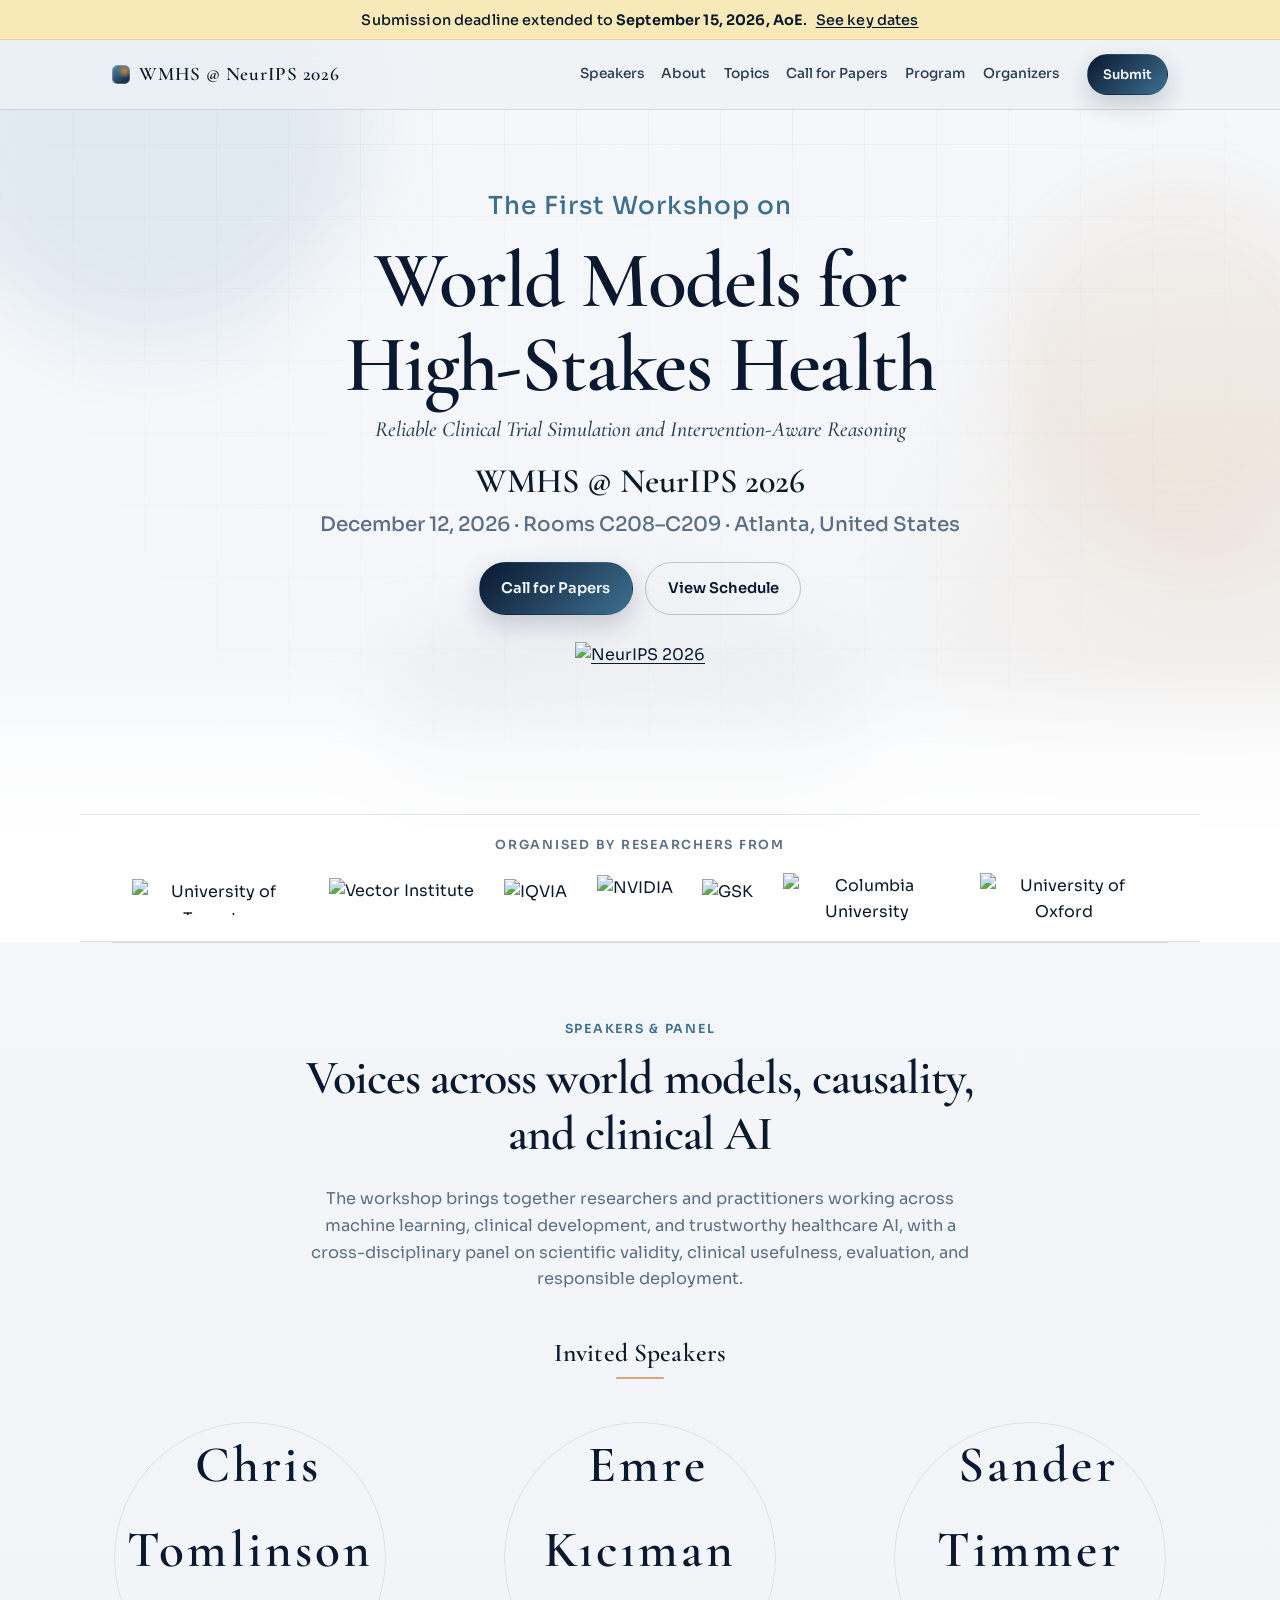
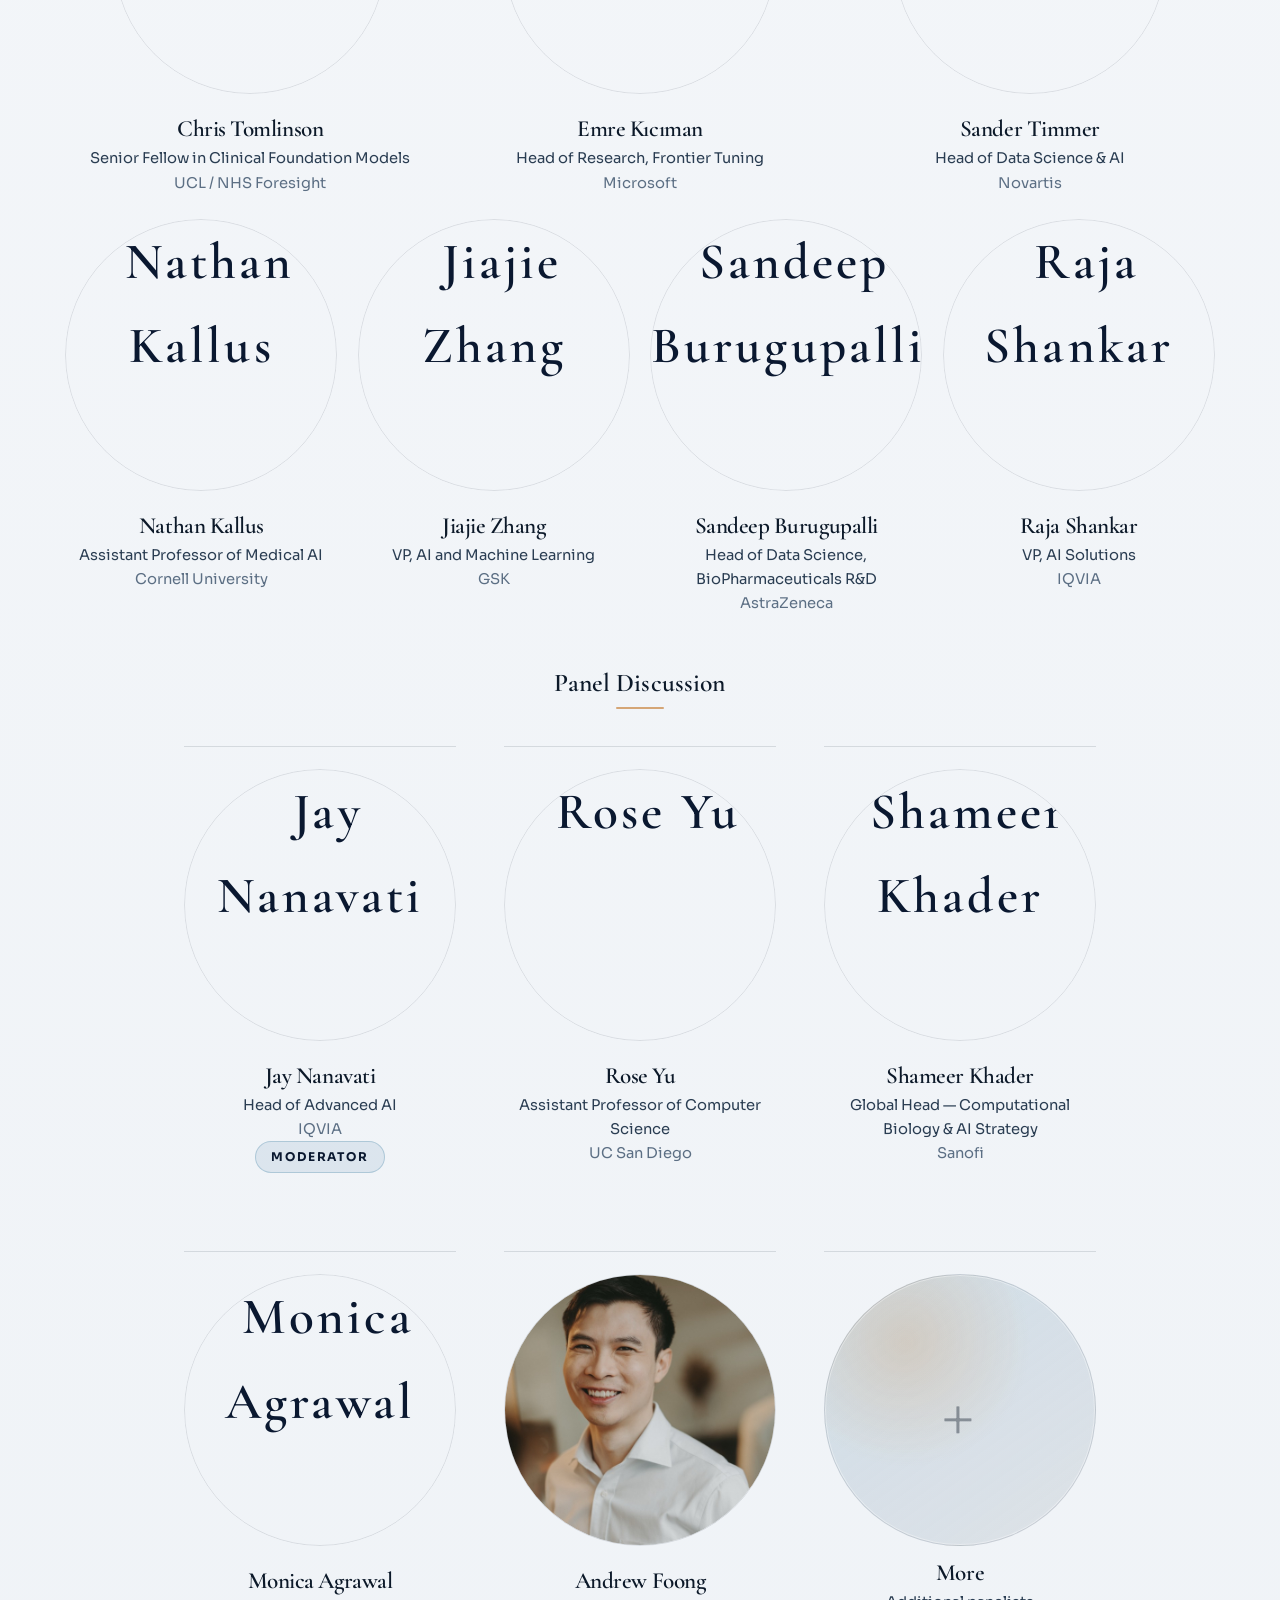
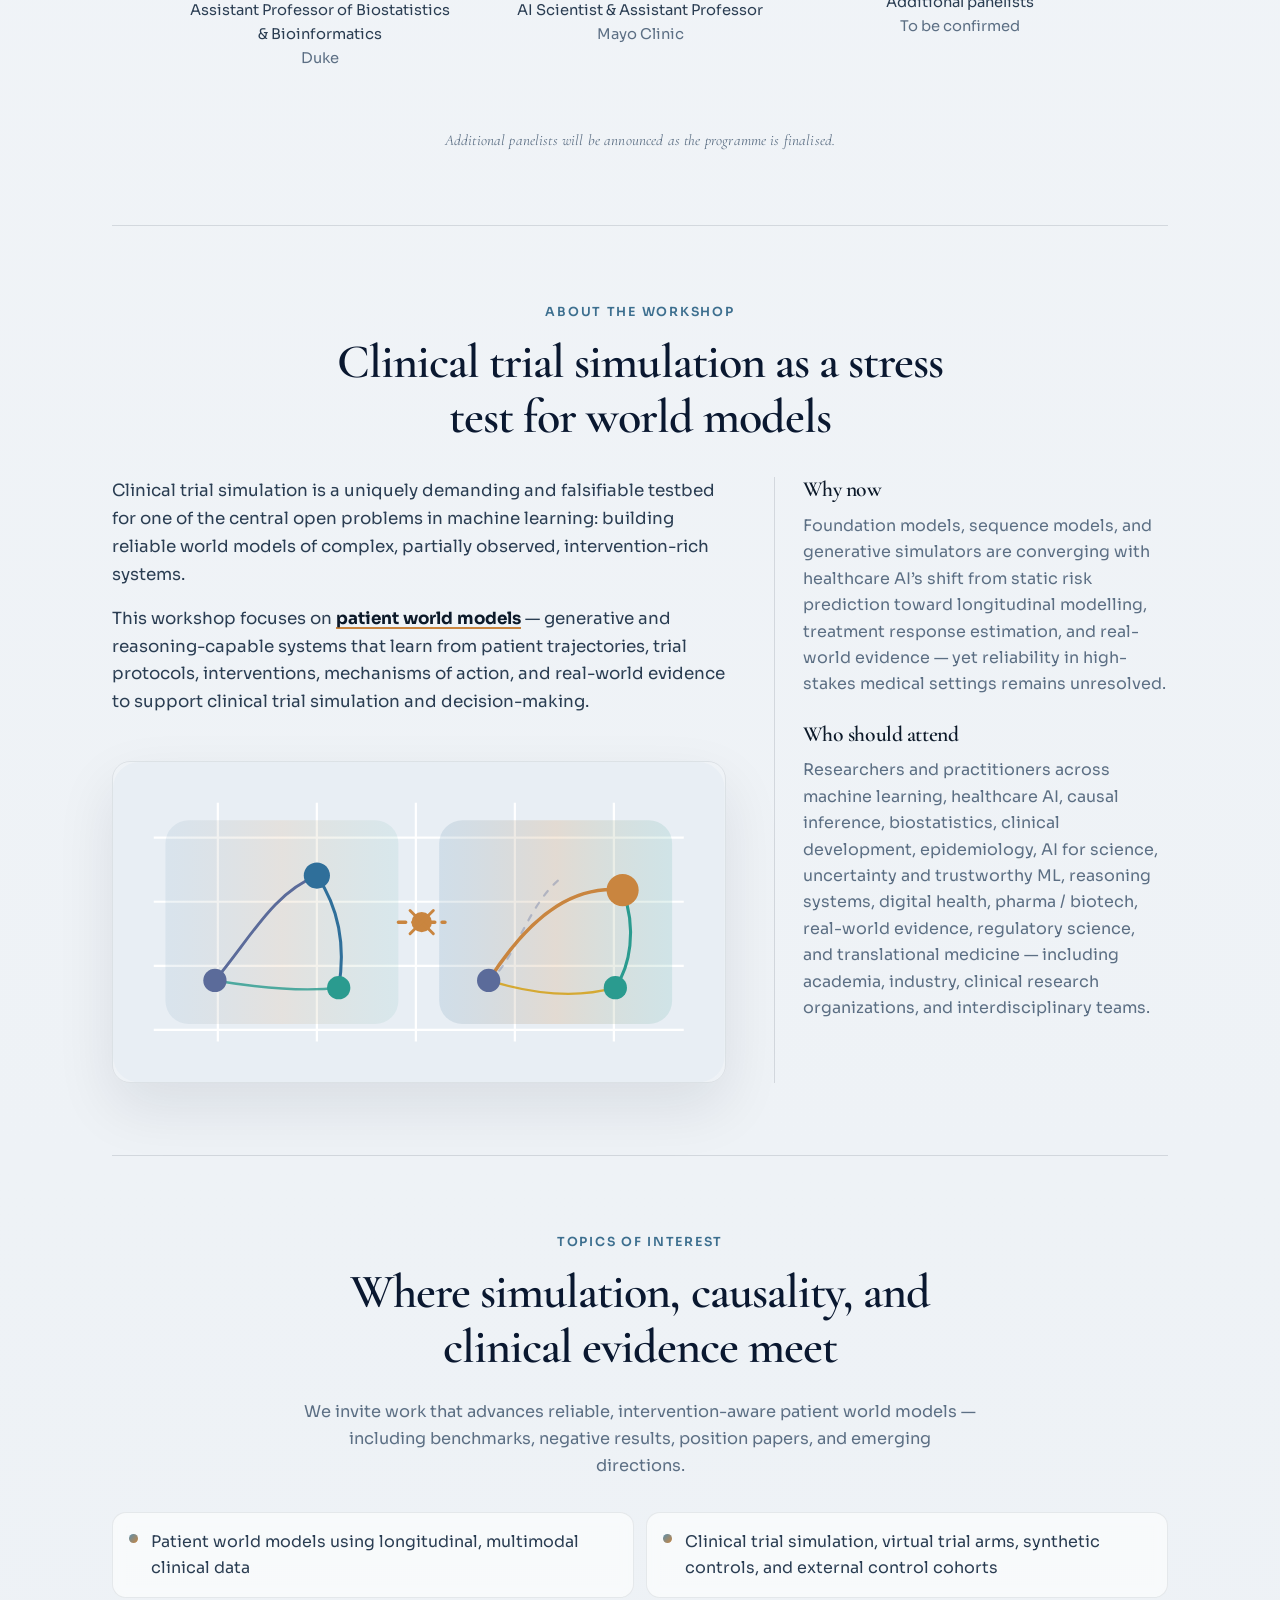
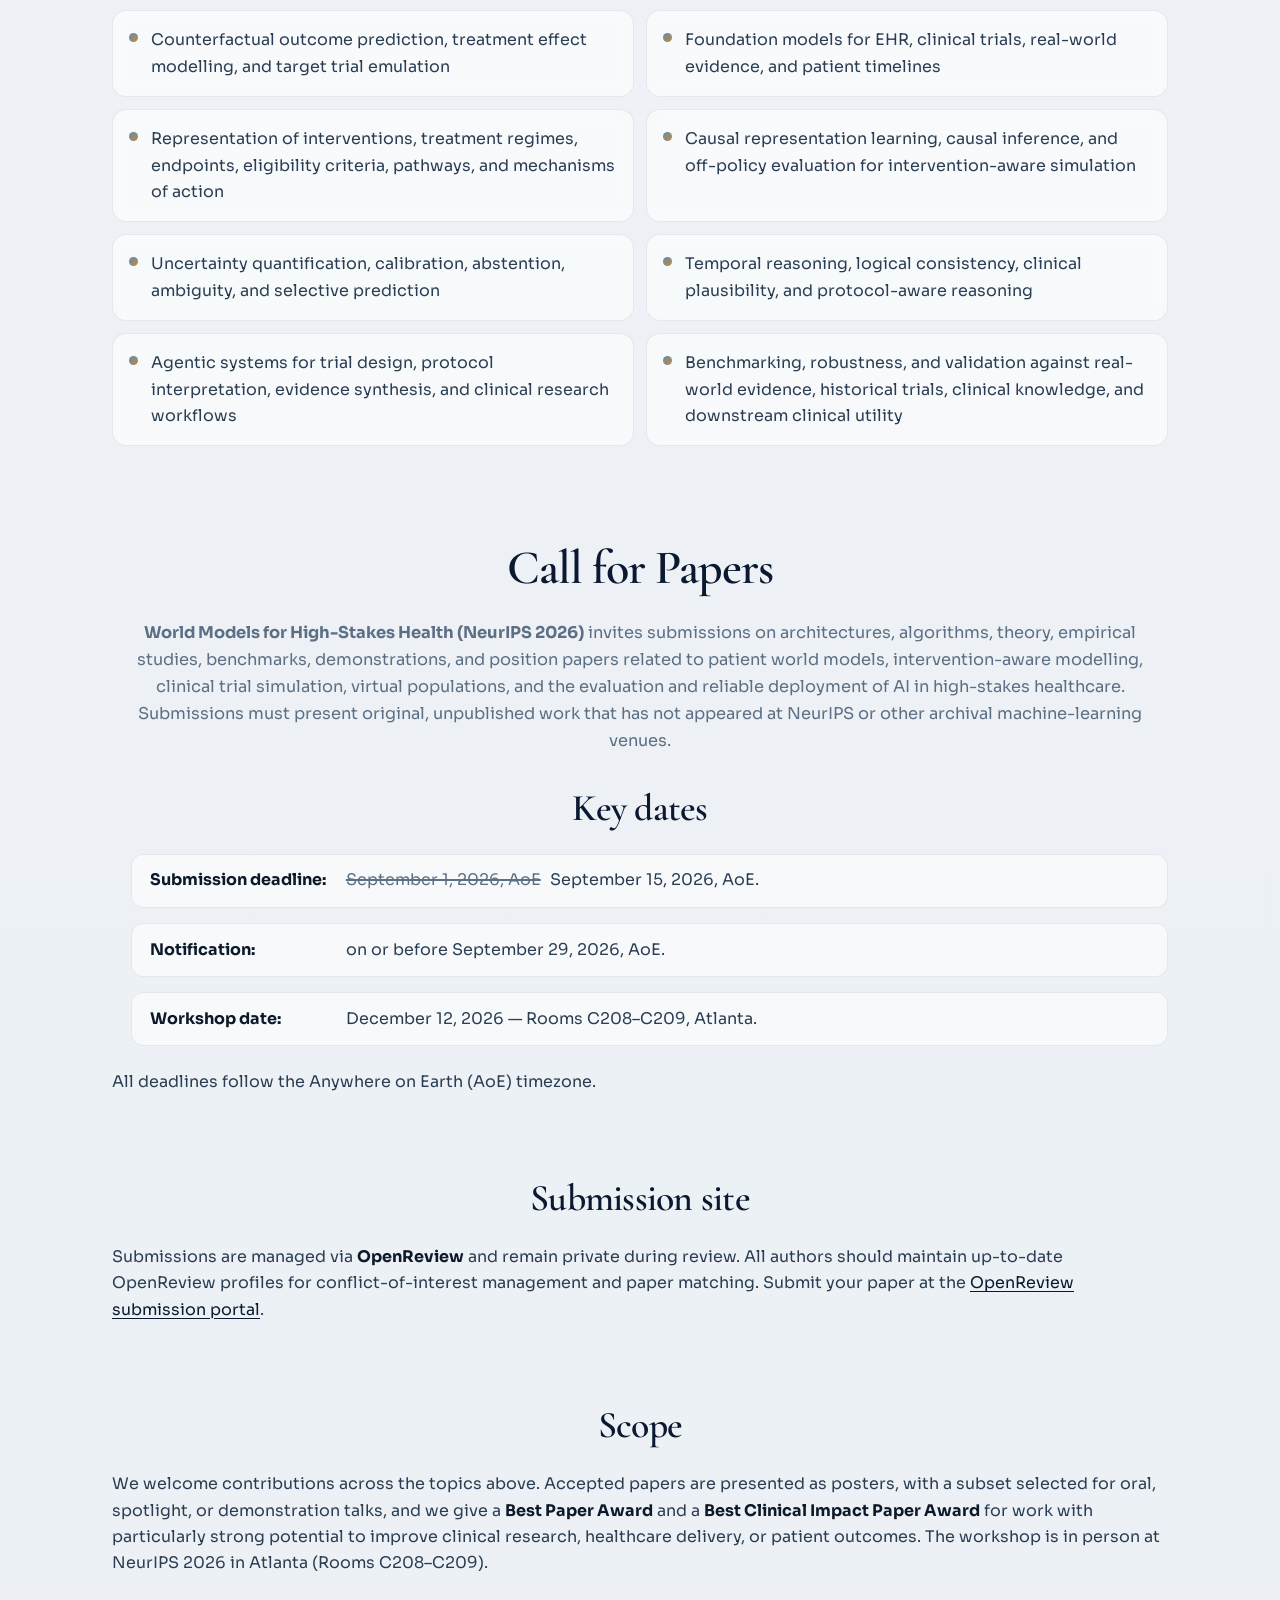
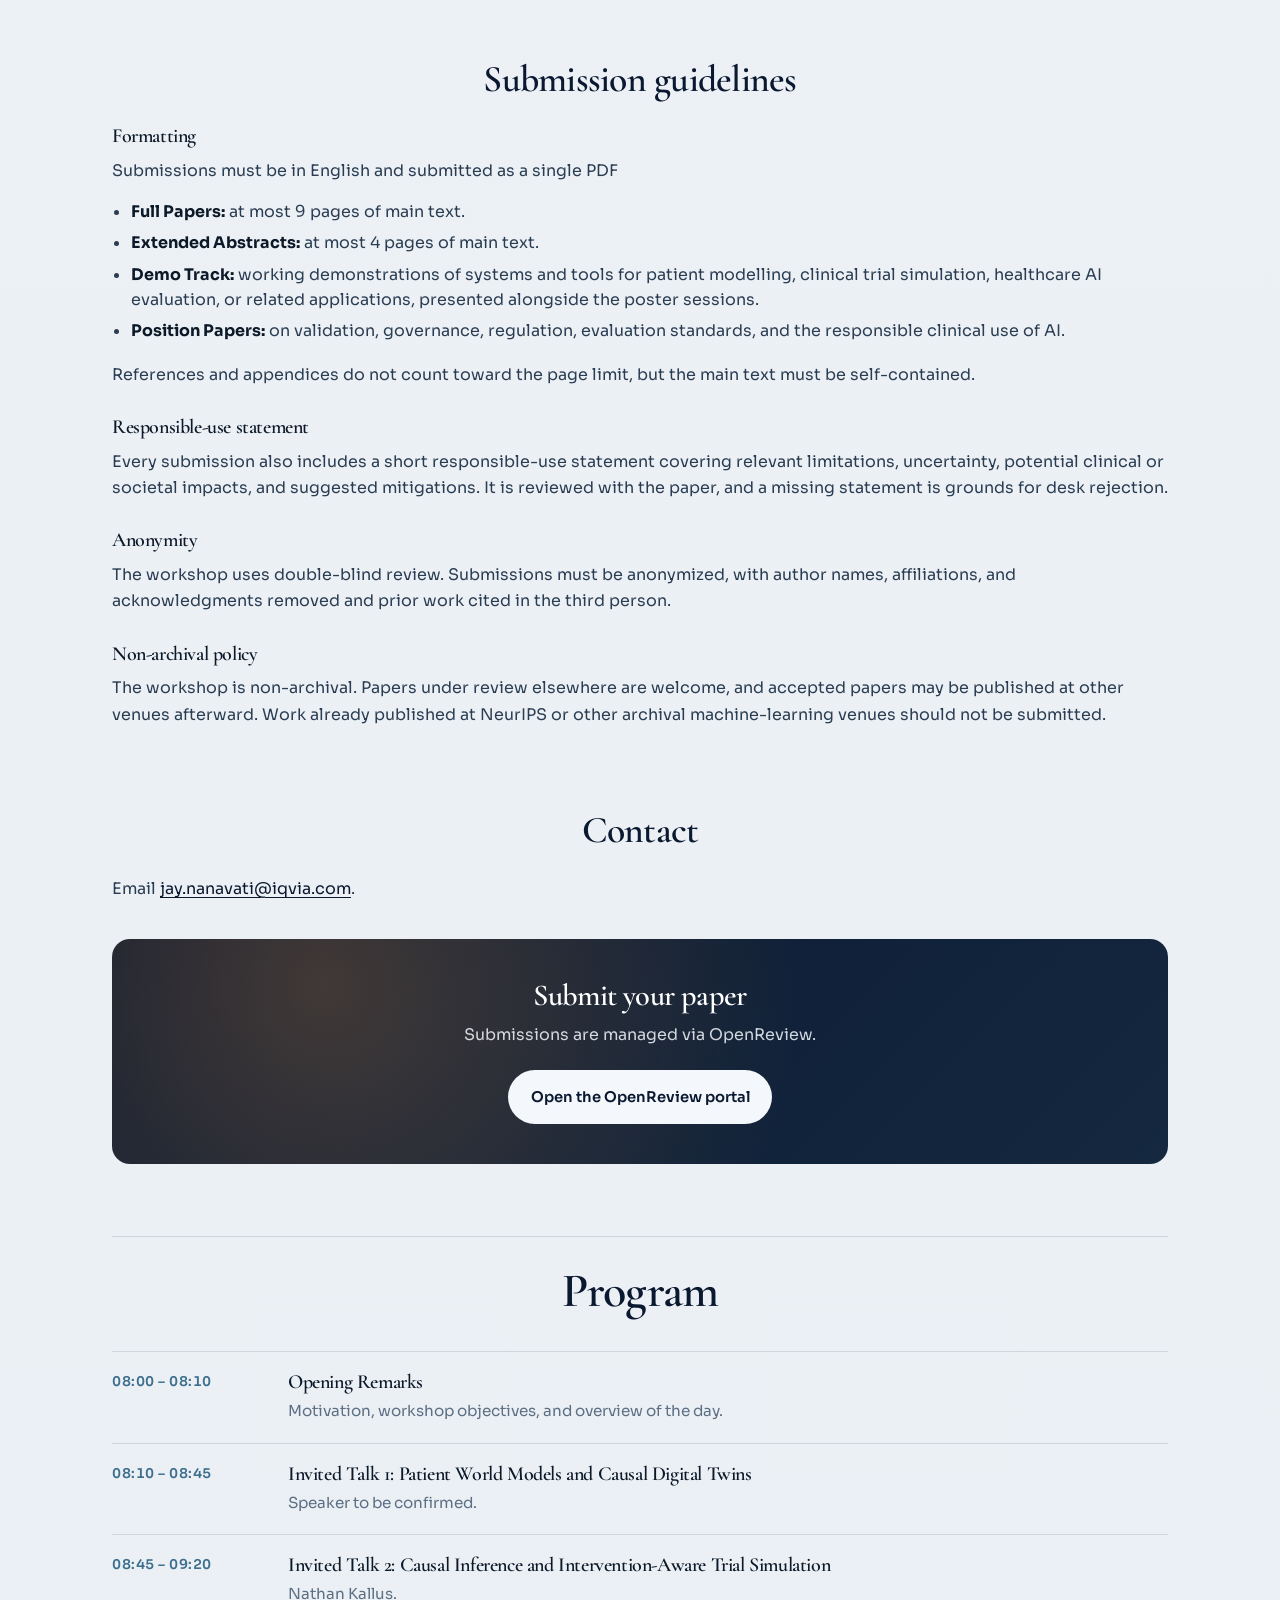
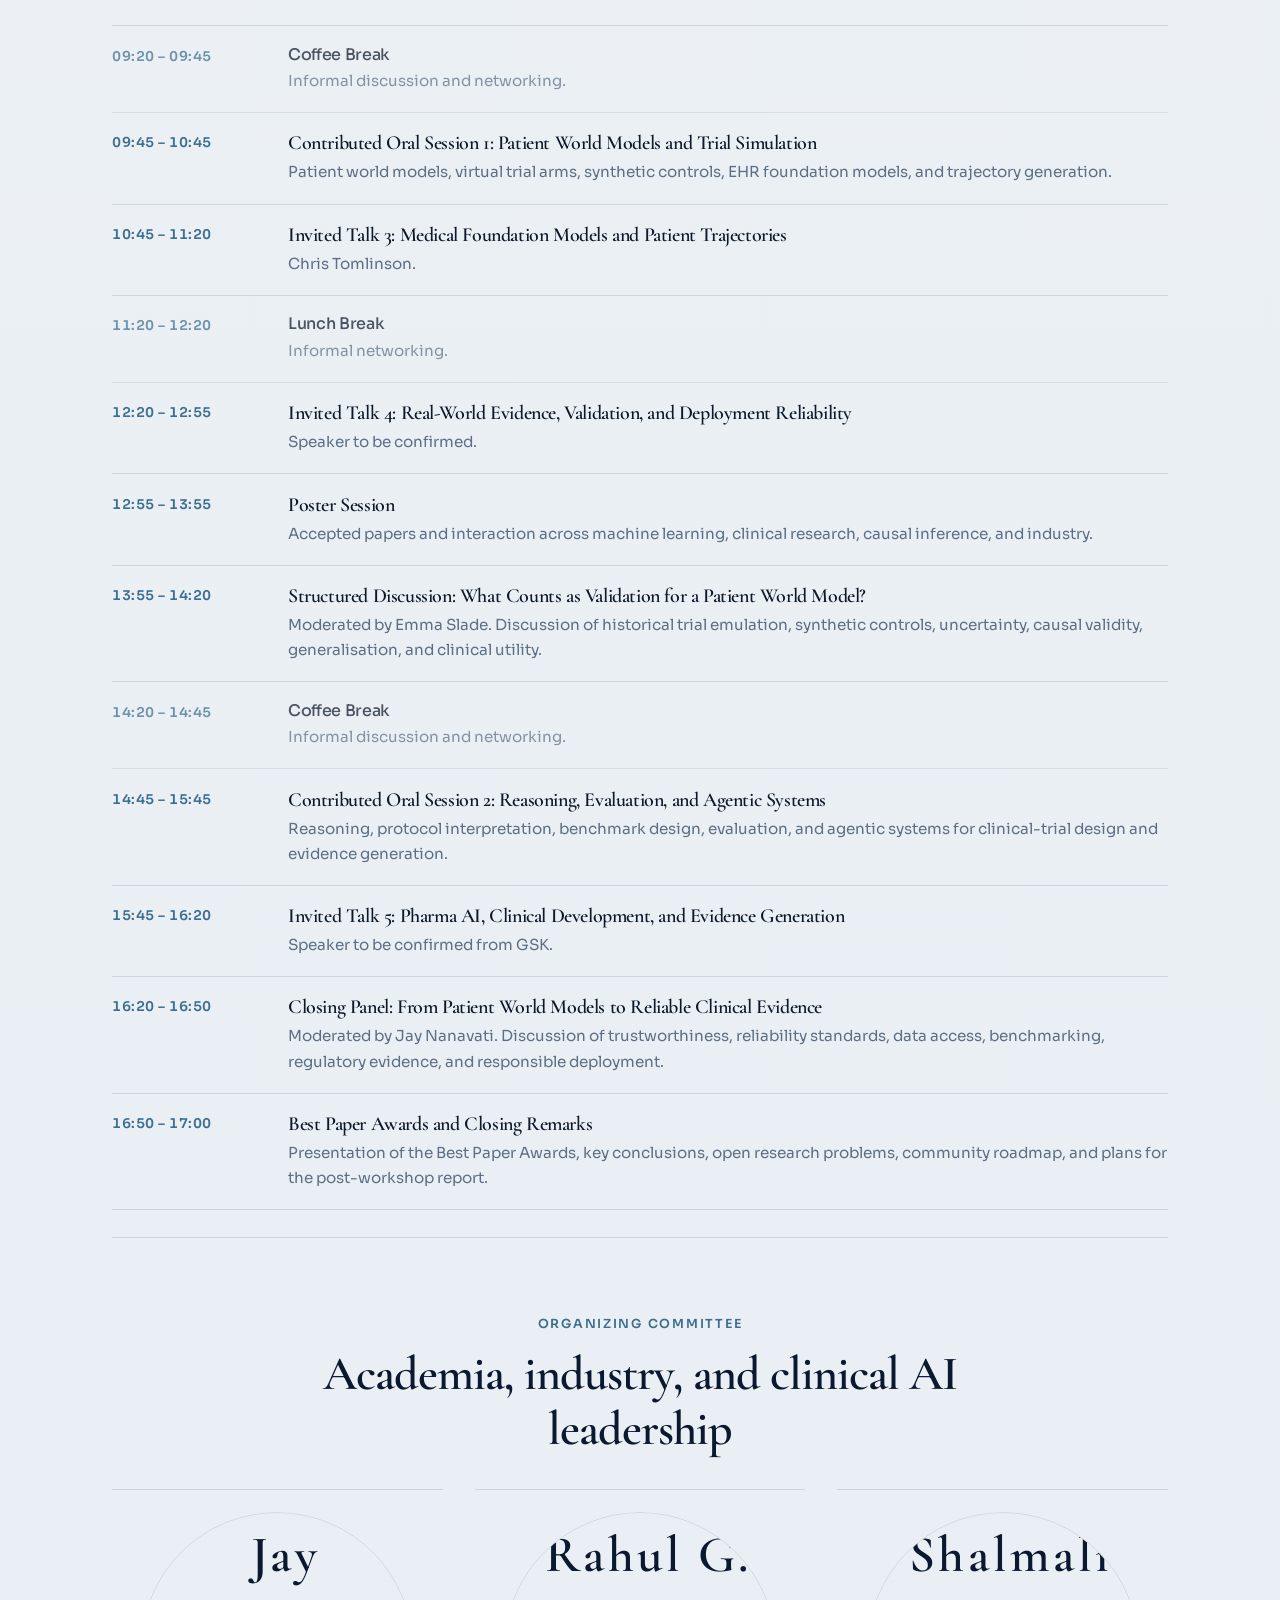
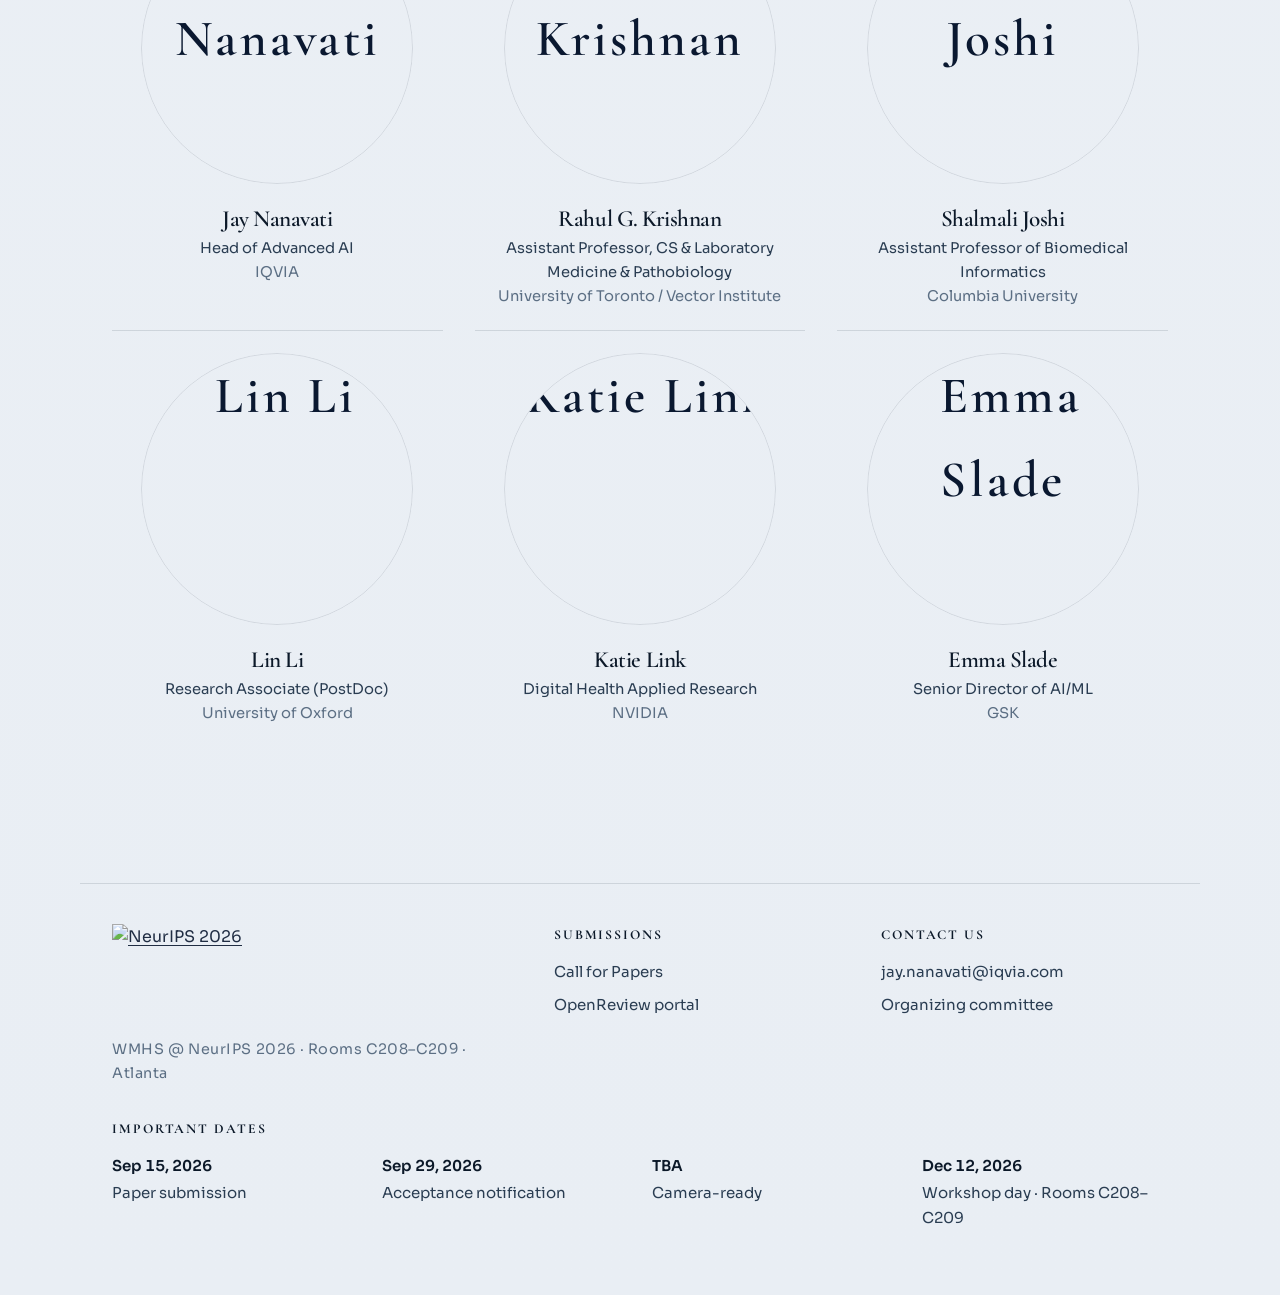
==== index.html @ fe0d48a1 "Tighten the 3-then-4 speaker grid and restore the original panel wrap. Co-authored-by: Cursor <curso" ====
<!DOCTYPE html>
<html lang="en">
  <head>
    <meta charset="UTF-8" />
    <meta name="viewport" content="width=device-width, initial-scale=1.0" />
    <title>WMHS · NeurIPS 2026 Workshop</title>
    <meta
      name="description"
      content="World Models for High-Stakes Health: Reliable Clinical Trial Simulation and Intervention-Aware Reasoning — a NeurIPS 2026 workshop."
    />
    <meta property="og:title" content="WMHS · NeurIPS 2026 Workshop" />
    <meta
      property="og:description"
      content="Reliable world models for clinical trial simulation: prediction, intervention, uncertainty, and reasoning in high-stakes health."
    />
    <meta property="og:type" content="website" />
    <meta property="og:url" content="https://wmhs-neurips.github.io/WMHS/" />
    <meta property="og:site_name" content="World Models for High-Stakes Health" />
    <meta
      property="og:image"
      content="https://wmhs-neurips.github.io/WMHS/assets/wmhs-social-preview.png"
    />
    <meta property="og:image:width" content="1200" />
    <meta property="og:image:height" content="627" />
    <meta
      property="og:image:alt"
      content="World Models for High-Stakes Health — a NeurIPS 2026 Workshop, Atlanta, December 12, 2026."
    />
    <meta name="twitter:card" content="summary_large_image" />
    <meta name="twitter:title" content="WMHS · NeurIPS 2026 Workshop" />
    <meta
      name="twitter:description"
      content="World Models for High-Stakes Health — the first workshop on reliable clinical trial simulation and intervention-aware reasoning. NeurIPS 2026, Atlanta."
    />
    <meta
      name="twitter:image"
      content="https://wmhs-neurips.github.io/WMHS/assets/wmhs-social-preview.png"
    />
    <meta
      name="twitter:image:alt"
      content="World Models for High-Stakes Health — a NeurIPS 2026 Workshop, Atlanta, December 12, 2026."
    />
    <link rel="canonical" href="https://wmhs-neurips.github.io/WMHS/" />
    <link rel="preconnect" href="https://fonts.googleapis.com" />
    <link rel="preconnect" href="https://fonts.gstatic.com" crossorigin />
    <link
      href="https://fonts.googleapis.com/css2?family=Cormorant+Garamond:ital,wght@0,500;0,600;0,700;1,500&family=Sora:wght@300;400;500;600;700&display=swap"
      rel="stylesheet"
    />
    <link rel="stylesheet" href="styles.css?v=speakers-34-narrow" />
    <link rel="icon" href="data:image/svg+xml,%3Csvg xmlns='http://www.w3.org/2000/svg' viewBox='0 0 32 32'%3E%3Crect width='32' height='32' rx='6' fill='%230A1830'/%3E%3Cpath d='M6 22c3-8 6-12 10-12s7 4 10 12' stroke='%235A8FAF' stroke-width='2' fill='none'/%3E%3Ccircle cx='16' cy='10' r='2' fill='%23C9853F'/%3E%3C/svg%3E" />
  </head>
  <body>
    <div class="atmosphere" aria-hidden="true">
      <div class="orb orb-a"></div>
      <div class="orb orb-b"></div>
      <div class="orb orb-c"></div>
      <div class="grid-veil"></div>
    </div>

    <div class="site-chrome">
      <div class="deadline-banner" role="status">
        <p>
          Submission deadline extended to
          <strong>September 15, 2026, AoE</strong>.
          <a href="#dates">See key dates</a>
        </p>
      </div>

      <header class="site-header" id="top">
        <a class="brand" href="#top" aria-label="WMHS @ NeurIPS 2026 home">
          <span class="brand-mark" aria-hidden="true"></span>
          <span class="brand-text">WMHS @ NeurIPS 2026</span>
        </a>
        <nav class="nav" aria-label="Primary">
          <a href="#speakers">Speakers</a>
          <a href="#about">About</a>
          <a href="#topics">Topics</a>
          <a href="#cfp">Call for Papers</a>
          <a href="#schedule">Program</a>
          <a href="#organizers">Organizers</a>
        </nav>
        <a class="btn btn-small" href="#submit">Submit</a>
        <button class="nav-toggle" type="button" aria-expanded="false" aria-controls="mobile-nav" aria-label="Open menu">
          <span></span><span></span>
        </button>
      </header>
    </div>

    <div class="mobile-nav" id="mobile-nav" hidden>
      <a href="#speakers">Speakers</a>
      <a href="#about">About</a>
      <a href="#topics">Topics</a>
      <a href="#cfp">Call for Papers</a>
      <a href="#schedule">Program</a>
      <a href="#organizers">Organizers</a>
    </div>

    <main>
      <section class="hero" id="hero">
        <div class="hero-copy">
          <p class="eyebrow reveal">The First Workshop on</p>
          <div class="hero-heading reveal delay-1">
            <h1 class="brand-hero">World Models for High-Stakes Health</h1>
            <p class="hero-subhead">
              Reliable Clinical Trial Simulation and Intervention-Aware Reasoning
            </p>
          </div>
          <p class="hero-title reveal delay-3">
            WMHS @ NeurIPS 2026
            <span class="hero-meta">December 12, 2026 · Rooms C208–C209 · Atlanta, United States</span>
          </p>
          <div class="hero-actions reveal delay-4">
            <a class="btn" href="#cfp">Call for Papers</a>
            <a class="btn btn-ghost" href="#schedule">View Schedule</a>
          </div>
          <a class="hero-neurips reveal delay-4" href="https://neurips.cc/" target="_blank" rel="noopener noreferrer" aria-label="NeurIPS 2026 home page">
            <img src="assets/logos/neurips.svg" alt="NeurIPS 2026" />
          </a>
        </div>

        <div class="org-strip reveal delay-4">
          <p class="org-strip-label">Organised by researchers from</p>
          <ul class="org-logos" aria-label="Organising institutions">
            <li>
              <img class="org-logo" src="assets/logos/utoronto.png" alt="University of Toronto" />
            </li>
            <li>
              <img class="org-logo org-logo-vector" src="assets/logos/vector.png" alt="Vector Institute" />
            </li>
            <li>
              <img class="org-logo" src="assets/logos/iqvia.png" alt="IQVIA" />
            </li>
            <li>
              <img class="org-logo org-logo-nvidia" src="assets/logos/nvidia.svg" alt="NVIDIA" />
            </li>
            <li>
              <img class="org-logo" src="assets/logos/gsk.png" alt="GSK" />
            </li>
            <li>
              <img class="org-logo org-logo-crest" src="assets/logos/columbia.svg" alt="Columbia University" />
            </li>
            <li>
              <img class="org-logo org-logo-crest" src="assets/logos/oxford.svg" alt="University of Oxford" />
            </li>
          </ul>
        </div>
      </section>

      <section class="section speakers" id="speakers">
        <div class="section-head">
          <p class="eyebrow">Speakers &amp; Panel</p>
          <h2>Voices across world models, causality, and clinical AI</h2>
          <p class="section-lede">
            The workshop brings together researchers and practitioners working across machine
            learning, clinical development, and trustworthy healthcare AI, with a
            cross-disciplinary panel on scientific validity, clinical usefulness, evaluation,
            and responsible deployment.
          </p>
        </div>

        <div class="lineup-group">
          <h3 class="lineup-subhead">Invited Speakers</h3>
          <div class="people-grid speakers-grid lineup">
            <article class="person">
              <a class="avatar-link" href="https://profiles.ucl.ac.uk/80245-chris-tomlinson" target="_blank" rel="noopener noreferrer" aria-label="Chris Tomlinson UCL profile">
                <img class="avatar avatar-photo" src="assets/people/chris-tomlinson.png" alt="Chris Tomlinson" width="272" height="272" />
                <span class="avatar-overlay" aria-hidden="true">
                  <svg class="avatar-overlay-icon" viewBox="0 0 24 24" focusable="false">
                    <path d="M7 17L17 7M17 7H9M17 7V15" stroke="currentColor" stroke-width="2" stroke-linecap="round" stroke-linejoin="round" fill="none"/>
                  </svg>
                </span>
              </a>
              <h3>Chris Tomlinson</h3>
              <p class="role">Senior Fellow in Clinical Foundation Models</p>
              <p class="affil">UCL / NHS Foresight</p>
            </article>
            <article class="person">
              <a class="avatar-link" href="https://kiciman.org/" target="_blank" rel="noopener noreferrer" aria-label="Emre Kıcıman personal website">
                <img class="avatar avatar-photo" src="assets/people/emre-kiciman.png" alt="Emre Kıcıman" width="272" height="272" />
                <span class="avatar-overlay" aria-hidden="true">
                  <svg class="avatar-overlay-icon" viewBox="0 0 24 24" focusable="false">
                    <path d="M7 17L17 7M17 7H9M17 7V15" stroke="currentColor" stroke-width="2" stroke-linecap="round" stroke-linejoin="round" fill="none"/>
                  </svg>
                </span>
              </a>
              <h3>Emre Kıcıman</h3>
              <p class="role">Head of Research, Frontier Tuning</p>
              <p class="affil">Microsoft</p>
            </article>
            <article class="person">
              <a class="avatar-link" href="https://www.sandertimmer.nl/" target="_blank" rel="noopener noreferrer" aria-label="Sander Timmer personal website">
                <img class="avatar avatar-photo" src="assets/people/sander-timmer.png" alt="Sander Timmer" width="272" height="272" />
                <span class="avatar-overlay" aria-hidden="true">
                  <svg class="avatar-overlay-icon" viewBox="0 0 24 24" focusable="false">
                    <path d="M7 17L17 7M17 7H9M17 7V15" stroke="currentColor" stroke-width="2" stroke-linecap="round" stroke-linejoin="round" fill="none"/>
                  </svg>
                </span>
              </a>
              <h3>Sander Timmer</h3>
              <p class="role">Head of Data Science &amp; AI</p>
              <p class="affil">Novartis</p>
            </article>
            <article class="person">
              <a class="avatar-link" href="https://nathankallus.com/" target="_blank" rel="noopener noreferrer" aria-label="Nathan Kallus personal website">
                <img class="avatar avatar-photo" src="assets/people/nathan-kallus.png" alt="Nathan Kallus" width="272" height="272" />
                <span class="avatar-overlay" aria-hidden="true">
                  <svg class="avatar-overlay-icon" viewBox="0 0 24 24" focusable="false">
                    <path d="M7 17L17 7M17 7H9M17 7V15" stroke="currentColor" stroke-width="2" stroke-linecap="round" stroke-linejoin="round" fill="none"/>
                  </svg>
                </span>
              </a>
              <h3>Nathan Kallus</h3>
              <p class="role">Assistant Professor of Medical AI</p>
              <p class="affil">Cornell University</p>
            </article>
            <article class="person">
              <a class="avatar-link" href="https://www.linkedin.com/in/zhangjiajie/" target="_blank" rel="noopener noreferrer" aria-label="Jiajie Zhang LinkedIn profile">
                <img class="avatar avatar-photo" src="assets/people/jiajie-zhang.png" alt="Jiajie Zhang" width="272" height="272" />
                <span class="avatar-overlay" aria-hidden="true">
                  <svg class="avatar-overlay-icon" viewBox="0 0 24 24" focusable="false">
                    <path d="M7 17L17 7M17 7H9M17 7V15" stroke="currentColor" stroke-width="2" stroke-linecap="round" stroke-linejoin="round" fill="none"/>
                  </svg>
                </span>
              </a>
              <h3>Jiajie Zhang</h3>
              <p class="role">VP, AI and Machine Learning</p>
              <p class="affil">GSK</p>
            </article>
            <article class="person">
              <a class="avatar-link" href="https://www.linkedin.com/in/sandeep-burugupalli/" target="_blank" rel="noopener noreferrer" aria-label="Sandeep Burugupalli LinkedIn profile">
                <img class="avatar avatar-photo" src="assets/people/sandeep-burugupalli.png" alt="Sandeep Burugupalli" width="272" height="272" />
                <span class="avatar-overlay" aria-hidden="true">
                  <svg class="avatar-overlay-icon" viewBox="0 0 24 24" focusable="false">
                    <path d="M7 17L17 7M17 7H9M17 7V15" stroke="currentColor" stroke-width="2" stroke-linecap="round" stroke-linejoin="round" fill="none"/>
                  </svg>
                </span>
              </a>
              <h3>Sandeep Burugupalli</h3>
              <p class="role">Head of Data Science, BioPharmaceuticals R&amp;D</p>
              <p class="affil">AstraZeneca</p>
            </article>
            <article class="person">
              <a class="avatar-link" href="https://uk.linkedin.com/in/raja-shankar-4b80b41" target="_blank" rel="noopener noreferrer" aria-label="Raja Shankar LinkedIn profile">
                <img class="avatar avatar-photo" src="assets/people/raja-shankar.png" alt="Raja Shankar" width="272" height="272" />
                <span class="avatar-overlay" aria-hidden="true">
                  <svg class="avatar-overlay-icon" viewBox="0 0 24 24" focusable="false">
                    <path d="M7 17L17 7M17 7H9M17 7V15" stroke="currentColor" stroke-width="2" stroke-linecap="round" stroke-linejoin="round" fill="none"/>
                  </svg>
                </span>
              </a>
              <h3>Raja Shankar</h3>
              <p class="role">VP, AI Solutions</p>
              <p class="affil">IQVIA</p>
            </article>
          </div>
        </div>

        <div class="lineup-group" id="panel">
          <h3 class="lineup-subhead">Panel Discussion</h3>
          <div class="people-grid panel-grid lineup">
            <article class="person">
              <a class="avatar-link" href="https://www.linkedin.com/in/jnanavati/" target="_blank" rel="noopener noreferrer" aria-label="Jay Nanavati LinkedIn profile">
                <img class="avatar avatar-photo" src="assets/people/jay-nanavati.png" alt="Jay Nanavati" width="272" height="272" />
                <span class="avatar-overlay" aria-hidden="true">
                  <svg class="avatar-overlay-icon" viewBox="0 0 24 24" focusable="false">
                    <path d="M7 17L17 7M17 7H9M17 7V15" stroke="currentColor" stroke-width="2" stroke-linecap="round" stroke-linejoin="round" fill="none"/>
                  </svg>
                </span>
              </a>
              <h3>Jay Nanavati</h3>
              <p class="role">Head of Advanced AI</p>
              <p class="affil">IQVIA</p>
              <p class="badge badge-role">Moderator</p>
            </article>
            <article class="person">
              <a class="avatar-link" href="https://roseyu.com/" target="_blank" rel="noopener noreferrer" aria-label="Rose Yu personal website">
                <img class="avatar avatar-photo" src="assets/people/rose-yu.png" alt="Rose Yu" width="272" height="272" />
                <span class="avatar-overlay" aria-hidden="true">
                  <svg class="avatar-overlay-icon" viewBox="0 0 24 24" focusable="false">
                    <path d="M7 17L17 7M17 7H9M17 7V15" stroke="currentColor" stroke-width="2" stroke-linecap="round" stroke-linejoin="round" fill="none"/>
                  </svg>
                </span>
              </a>
              <h3>Rose Yu</h3>
              <p class="role">Assistant Professor of Computer Science</p>
              <p class="affil">UC San Diego</p>
            </article>
            <article class="person">
              <a class="avatar-link" href="https://www.linkedin.com/in/khadershameer" target="_blank" rel="noopener noreferrer" aria-label="Shameer Khader LinkedIn profile">
                <img class="avatar avatar-photo" src="assets/people/shameer-khader.png" alt="Shameer Khader" width="272" height="272" />
                <span class="avatar-overlay" aria-hidden="true">
                  <svg class="avatar-overlay-icon" viewBox="0 0 24 24" focusable="false">
                    <path d="M7 17L17 7M17 7H9M17 7V15" stroke="currentColor" stroke-width="2" stroke-linecap="round" stroke-linejoin="round" fill="none"/>
                  </svg>
                </span>
              </a>
              <h3>Shameer Khader</h3>
              <p class="role">Global Head — Computational Biology &amp; AI Strategy</p>
              <p class="affil">Sanofi</p>
            </article>
            <article class="person">
              <a class="avatar-link" href="https://bme.duke.edu/people/monica-agrawal/" target="_blank" rel="noopener noreferrer" aria-label="Monica Agrawal Duke profile">
                <img class="avatar avatar-photo" src="assets/people/monica-agrawal.png" alt="Monica Agrawal" width="272" height="272" />
                <span class="avatar-overlay" aria-hidden="true">
                  <svg class="avatar-overlay-icon" viewBox="0 0 24 24" focusable="false">
                    <path d="M7 17L17 7M17 7H9M17 7V15" stroke="currentColor" stroke-width="2" stroke-linecap="round" stroke-linejoin="round" fill="none"/>
                  </svg>
                </span>
              </a>
              <h3>Monica Agrawal</h3>
              <p class="role">Assistant Professor of Biostatistics &amp; Bioinformatics</p>
              <p class="affil">Duke</p>
            </article>
            <article class="person">
              <a class="avatar-link" href="https://andrewfoongyk.github.io/" target="_blank" rel="noopener noreferrer" aria-label="Andrew Foong personal website">
                <img class="avatar avatar-photo" src="assets/people/andrew-foong.png" alt="Andrew Foong" width="272" height="272" />
                <span class="avatar-overlay" aria-hidden="true">
                  <svg class="avatar-overlay-icon" viewBox="0 0 24 24" focusable="false">
                    <path d="M7 17L17 7M17 7H9M17 7V15" stroke="currentColor" stroke-width="2" stroke-linecap="round" stroke-linejoin="round" fill="none"/>
                  </svg>
                </span>
              </a>
              <h3>Andrew Foong</h3>
              <p class="role">AI Scientist &amp; Assistant Professor</p>
              <p class="affil">Mayo Clinic</p>
            </article>
            <article class="person person-placeholder" aria-label="More panelists to be confirmed">
              <div class="avatar avatar-placeholder" aria-hidden="true">
                <span class="placeholder-plus">+</span>
              </div>
              <h3>More</h3>
              <p class="role">Additional panelists</p>
              <p class="affil">To be confirmed</p>
            </article>
          </div>
        </div>

        <p class="lineup-announcement">
          Additional panelists will be announced as the programme is finalised.
        </p>
      </section>

      <section class="section about" id="about">
        <div class="section-head">
          <p class="eyebrow">About the workshop</p>
          <h2>Clinical trial simulation as a stress test for world models</h2>
        </div>
        <div class="about-grid">
          <div class="about-main">
            <p>
              Clinical trial simulation is a uniquely demanding and falsifiable testbed for one of
              the central open problems in machine learning: building reliable world models of
              complex, partially observed, intervention-rich systems.
            </p>
            <p>
              This workshop focuses on <strong class="term">patient world models</strong> — generative and
              reasoning-capable systems that learn from patient trajectories, trial protocols,
              interventions, mechanisms of action, and real-world evidence to support clinical trial
              simulation and decision-making.
            </p>
          </div>
          <div class="about-visual" aria-hidden="true">
            <svg class="about-art" viewBox="0 0 420 220" role="img">
              <defs>
                <linearGradient id="aboutFlow" x1="0%" y1="50%" x2="100%" y2="50%">
                  <stop offset="0%" stop-color="#2F6F9A" stop-opacity="0.15" />
                  <stop offset="50%" stop-color="#C9853F" stop-opacity="0.22" />
                  <stop offset="100%" stop-color="#2A9B8F" stop-opacity="0.15" />
                </linearGradient>
              </defs>
              <rect width="420" height="220" rx="18" fill="#e8eef4" />
              <g stroke="#ffffff" stroke-width="1.5" fill="none">
                <path d="M28 52 H392 M28 96 H392 M28 140 H392 M28 184 H392" />
                <path d="M72 28 V192 M140 28 V192 M208 28 V192 M276 28 V192 M344 28 V192" />
              </g>
              <!-- Twin worlds: factual vs intervened -->
              <rect x="36" y="40" width="160" height="140" rx="16" fill="url(#aboutFlow)" opacity="0.55" />
              <rect x="224" y="40" width="160" height="140" rx="16" fill="url(#aboutFlow)" opacity="0.85" />
              <!-- Factual chain (left) -->
              <g fill="none" stroke-linecap="round">
                <path d="M70 150 C95 120, 110 90, 140 78" stroke="#5B6B9A" stroke-width="2" />
                <path d="M140 78 C155 100, 160 125, 155 155" stroke="#2F6F9A" stroke-width="2.1" />
                <path d="M70 150 C100 155, 130 158, 155 155" stroke="#2A9B8F" stroke-width="1.7" opacity="0.8" />
              </g>
              <circle cx="70" cy="150" r="8" fill="#5B6B9A" />
              <circle cx="140" cy="78" r="9" fill="#2F6F9A" />
              <circle cx="155" cy="155" r="8" fill="#2A9B8F" />
              <!-- Bridge / intervention shift -->
              <path d="M196 110 H228" stroke="#C9853F" stroke-width="2.4" stroke-linecap="round" stroke-dasharray="5 5" />
              <circle cx="212" cy="110" r="7" fill="#C9853F" />
              <g stroke="#C9853F" stroke-width="2" stroke-linecap="round">
                <line x1="204" y1="102" x2="220" y2="118" />
                <line x1="220" y1="102" x2="204" y2="118" />
              </g>
              <!-- Intervened twin (right): same skeleton, remapped path -->
              <g fill="none" stroke-linecap="round">
                <path d="M258 150 C275 140, 285 95, 310 78" stroke="#5B6B9A" stroke-width="1.5" opacity="0.35" stroke-dasharray="4 6" />
                <path d="M258 150 C290 100, 320 85, 350 88" stroke="#C9853F" stroke-width="2.4" />
                <path d="M350 88 C360 115, 355 140, 345 155" stroke="#2A9B8F" stroke-width="2.1" />
                <path d="M258 150 C290 160, 320 162, 345 155" stroke="#D4A017" stroke-width="1.6" opacity="0.85" />
              </g>
              <circle cx="258" cy="150" r="8" fill="#5B6B9A" />
              <circle cx="350" cy="88" r="11" fill="#C9853F" />
              <circle cx="345" cy="155" r="8" fill="#2A9B8F" />
            </svg>
          </div>
          <aside class="about-aside">
            <h3>Why now</h3>
            <p>
              Foundation models, sequence models, and generative simulators are converging with
              healthcare AI’s shift from static risk prediction toward longitudinal modelling,
              treatment response estimation, and real-world evidence — yet reliability in
              high-stakes medical settings remains unresolved.
            </p>
            <h3>Who should attend</h3>
            <p>
              Researchers and practitioners across machine learning, healthcare AI, causal inference,
              biostatistics, clinical development, epidemiology, AI for science, uncertainty and
              trustworthy ML, reasoning systems, digital health, pharma / biotech, real-world evidence,
              regulatory science, and translational medicine — including academia, industry, clinical
              research organizations, and interdisciplinary teams.
            </p>
          </aside>
        </div>
      </section>

      <section class="section topics" id="topics">
        <div class="section-head">
          <p class="eyebrow">Topics of Interest</p>
          <h2>Where simulation, causality, and clinical evidence meet</h2>
          <p class="section-lede">
            We invite work that advances reliable, intervention-aware patient world models —
            including benchmarks, negative results, position papers, and emerging directions.
          </p>
        </div>
        <ul class="topic-list">
          <li>Patient world models using longitudinal, multimodal clinical data</li>
          <li>Clinical trial simulation, virtual trial arms, synthetic controls, and external control cohorts</li>
          <li>Counterfactual outcome prediction, treatment effect modelling, and target trial emulation</li>
          <li>Foundation models for EHR, clinical trials, real-world evidence, and patient timelines</li>
          <li>Representation of interventions, treatment regimes, endpoints, eligibility criteria, pathways, and mechanisms of action</li>
          <li>Causal representation learning, causal inference, and off-policy evaluation for intervention-aware simulation</li>
          <li>Uncertainty quantification, calibration, abstention, ambiguity, and selective prediction</li>
          <li>Temporal reasoning, logical consistency, clinical plausibility, and protocol-aware reasoning</li>
          <li>Agentic systems for trial design, protocol interpretation, evidence synthesis, and clinical research workflows</li>
          <li>Benchmarking, robustness, and validation against real-world evidence, historical trials, clinical knowledge, and downstream clinical utility</li>
        </ul>
      </section>

      <section class="section cfp" id="cfp">
        <div class="section-head section-head-wide">
          <h2>Call for Papers</h2>
          <p class="section-lede">
            <strong>World Models for High-Stakes Health (NeurIPS 2026)</strong> invites
            submissions on architectures, algorithms, theory, empirical studies, benchmarks,
            demonstrations, and position papers related to patient world models,
            intervention-aware modelling, clinical trial simulation, virtual populations, and the
            evaluation and reliable deployment of AI in high-stakes healthcare. Submissions must
            present original, unpublished work that has not appeared at NeurIPS or other
            archival machine-learning venues.
          </p>
        </div>

        <div class="cfp-subsection" id="dates">
          <div class="section-head">
            <h2>Key dates</h2>
          </div>
          <div class="cfp-prose">
            <ul class="cfp-key-dates">
              <li><strong>Submission deadline:</strong> <s>September 1, 2026, AoE</s> September 15, 2026, AoE.</li>
              <li><strong>Notification:</strong> on or before September 29, 2026, AoE.</li>
              <li><strong>Workshop date:</strong> December 12, 2026 — Rooms C208–C209, Atlanta.</li>
            </ul>
            <p>All deadlines follow the Anywhere on Earth (AoE) timezone.</p>
          </div>
        </div>

        <div class="cfp-subsection" id="submission-site">
          <div class="section-head">
            <h2>Submission site</h2>
          </div>
          <div class="cfp-prose">
            <p>
              Submissions are managed via <strong>OpenReview</strong> and remain private during
              review. All authors should maintain up-to-date OpenReview profiles for
              conflict-of-interest management and paper matching. Submit your paper at the
              <a href="https://openreview.net/group?id=NeurIPS.cc/2026/Workshop/WMHS" target="_blank" rel="noopener noreferrer">OpenReview submission portal</a>.
            </p>
          </div>
        </div>

        <div class="cfp-subsection" id="scope">
          <div class="section-head">
            <h2>Scope</h2>
          </div>
          <div class="cfp-prose">
            <p>
              We welcome contributions across the topics above. Accepted papers are presented
              as posters, with a subset selected for oral, spotlight, or demonstration talks,
              and we give a <strong>Best Paper Award</strong> and a
              <strong>Best Clinical Impact Paper Award</strong> for work with particularly
              strong potential to improve clinical research, healthcare delivery, or patient
              outcomes. The workshop is in person at NeurIPS 2026 in Atlanta (Rooms C208–C209).
            </p>
          </div>
        </div>

        <div class="cfp-subsection" id="guidelines">
          <div class="section-head">
            <h2>Submission guidelines</h2>
          </div>
          <div class="cfp-prose">
            <h3>Formatting</h3>
            <p>
              Submissions must be in English and submitted as a single PDF
            </p>
            <ul>
              <li><strong>Full Papers:</strong> at most 9 pages of main text.</li>
              <li><strong>Extended Abstracts:</strong> at most 4 pages of main text.</li>
              <li>
                <strong>Demo Track:</strong> working demonstrations of systems and tools for
                patient modelling, clinical trial simulation, healthcare AI evaluation, or
                related applications, presented alongside the poster sessions.
              </li>
              <li>
                <strong>Position Papers:</strong> on validation, governance, regulation,
                evaluation standards, and the responsible clinical use of AI.
              </li>
            </ul>
            <p>
              References and appendices do not count toward the page limit, but the main text
              must be self-contained.
            </p>

            <h3>Responsible-use statement</h3>
            <p>
              Every submission also includes a short responsible-use statement covering
              relevant limitations, uncertainty, potential clinical or societal impacts, and
              suggested mitigations. It is reviewed with the paper, and a missing statement is
              grounds for desk rejection.
            </p>

            <h3>Anonymity</h3>
            <p>
              The workshop uses double-blind review. Submissions must be anonymized, with
              author names, affiliations, and acknowledgments removed and prior work cited in
              the third person.
            </p>

            <h3>Non-archival policy</h3>
            <p>
              The workshop is non-archival. Papers under review elsewhere are welcome, and
              accepted papers may be published at other venues afterward. Work already
              published at NeurIPS or other archival machine-learning venues should not be
              submitted.
            </p>
          </div>
        </div>

        <div class="cfp-subsection" id="contact">
          <div class="section-head">
            <h2>Contact</h2>
          </div>
          <div class="cfp-prose">
            <p>
              Email <a href="mailto:jay.nanavati@iqvia.com">jay.nanavati@iqvia.com</a>.
            </p>
          </div>
        </div>

        <div class="cfp-submit-cta" id="submit">
          <h3>Submit your paper</h3>
          <p>Submissions are managed via OpenReview.</p>
          <div class="cfp-submit-buttons">
            <a class="btn" href="https://openreview.net/group?id=NeurIPS.cc/2026/Workshop/WMHS" target="_blank" rel="noopener noreferrer" aria-label="OpenReview submission portal">
              Open the OpenReview portal
            </a>
          </div>
        </div>
      </section>

      <section class="section schedule" id="schedule">
        <div class="section-head">
          <h2>Program</h2>
        </div>
        <div class="schedule-table" role="table" aria-label="Workshop schedule">
          <div class="sched-row" role="row">
            <time>08:00 – 08:10</time>
            <div>
              <h3>Opening Remarks</h3>
              <p>Motivation, workshop objectives, and overview of the day.</p>
            </div>
          </div>
          <div class="sched-row" role="row">
            <time>08:10 – 08:45</time>
            <div>
              <h3>Invited Talk 1: Patient World Models and Causal Digital Twins</h3>
              <p>Speaker to be confirmed.</p>
            </div>
          </div>
          <div class="sched-row" role="row">
            <time>08:45 – 09:20</time>
            <div>
              <h3>Invited Talk 2: Causal Inference and Intervention-Aware Trial Simulation</h3>
              <p>Nathan Kallus.</p>
            </div>
          </div>
          <div class="sched-row break" role="row">
            <time>09:20 – 09:45</time>
            <div>
              <h3>Coffee Break</h3>
              <p>Informal discussion and networking.</p>
            </div>
          </div>
          <div class="sched-row" role="row">
            <time>09:45 – 10:45</time>
            <div>
              <h3>Contributed Oral Session 1: Patient World Models and Trial Simulation</h3>
              <p>Patient world models, virtual trial arms, synthetic controls, EHR foundation models, and trajectory generation.</p>
            </div>
          </div>
          <div class="sched-row" role="row">
            <time>10:45 – 11:20</time>
            <div>
              <h3>Invited Talk 3: Medical Foundation Models and Patient Trajectories</h3>
              <p>Chris Tomlinson.</p>
            </div>
          </div>
          <div class="sched-row break" role="row">
            <time>11:20 – 12:20</time>
            <div>
              <h3>Lunch Break</h3>
              <p>Informal networking.</p>
            </div>
          </div>
          <div class="sched-row" role="row">
            <time>12:20 – 12:55</time>
            <div>
              <h3>Invited Talk 4: Real-World Evidence, Validation, and Deployment Reliability</h3>
              <p>Speaker to be confirmed.</p>
            </div>
          </div>
          <div class="sched-row" role="row">
            <time>12:55 – 13:55</time>
            <div>
              <h3>Poster Session</h3>
              <p>Accepted papers and interaction across machine learning, clinical research, causal inference, and industry.</p>
            </div>
          </div>
          <div class="sched-row" role="row">
            <time>13:55 – 14:20</time>
            <div>
              <h3>Structured Discussion: What Counts as Validation for a Patient World Model?</h3>
              <p>Moderated by Emma Slade. Discussion of historical trial emulation, synthetic controls, uncertainty, causal validity, generalisation, and clinical utility.</p>
            </div>
          </div>
          <div class="sched-row break" role="row">
            <time>14:20 – 14:45</time>
            <div>
              <h3>Coffee Break</h3>
              <p>Informal discussion and networking.</p>
            </div>
          </div>
          <div class="sched-row" role="row">
            <time>14:45 – 15:45</time>
            <div>
              <h3>Contributed Oral Session 2: Reasoning, Evaluation, and Agentic Systems</h3>
              <p>Reasoning, protocol interpretation, benchmark design, evaluation, and agentic systems for clinical-trial design and evidence generation.</p>
            </div>
          </div>
          <div class="sched-row" role="row">
            <time>15:45 – 16:20</time>
            <div>
              <h3>Invited Talk 5: Pharma AI, Clinical Development, and Evidence Generation</h3>
              <p>Speaker to be confirmed from GSK.</p>
            </div>
          </div>
          <div class="sched-row" role="row">
            <time>16:20 – 16:50</time>
            <div>
              <h3>Closing Panel: From Patient World Models to Reliable Clinical Evidence</h3>
              <p>Moderated by Jay Nanavati. Discussion of trustworthiness, reliability standards, data access, benchmarking, regulatory evidence, and responsible deployment.</p>
            </div>
          </div>
          <div class="sched-row" role="row">
            <time>16:50 – 17:00</time>
            <div>
              <h3>Best Paper Awards and Closing Remarks</h3>
              <p>Presentation of the Best Paper Awards, key conclusions, open research problems, community roadmap, and plans for the post-workshop report.</p>
            </div>
          </div>
        </div>
      </section>


      <section class="section organizers" id="organizers">
        <div class="section-head">
          <p class="eyebrow">Organizing Committee</p>
          <h2>Academia, industry, and clinical AI leadership</h2>
        </div>
        <div class="people-grid organizers-grid">
          <article class="person">
            <a class="avatar-link" href="https://www.linkedin.com/in/jnanavati/" target="_blank" rel="noopener noreferrer" aria-label="Jay Nanavati LinkedIn profile">
              <img class="avatar avatar-photo" src="assets/people/jay-nanavati.png" alt="Jay Nanavati" width="272" height="272" />
              <span class="avatar-overlay" aria-hidden="true">
                <svg class="avatar-overlay-icon" viewBox="0 0 24 24" focusable="false">
                  <path d="M7 17L17 7M17 7H9M17 7V15" stroke="currentColor" stroke-width="2" stroke-linecap="round" stroke-linejoin="round" fill="none"/>
                </svg>
              </span>
            </a>
            <h3>Jay Nanavati</h3>
            <p class="role">Head of Advanced AI</p>
            <p class="affil">IQVIA</p>
          </article>
          <article class="person">
            <a class="avatar-link" href="https://www.cs.toronto.edu/~rahulgk/" target="_blank" rel="noopener noreferrer" aria-label="Rahul G. Krishnan personal website">
              <img class="avatar avatar-photo" src="assets/people/rahul-krishnan.png" alt="Rahul G. Krishnan" width="272" height="272" />
              <span class="avatar-overlay" aria-hidden="true">
                <svg class="avatar-overlay-icon" viewBox="0 0 24 24" focusable="false">
                  <path d="M7 17L17 7M17 7H9M17 7V15" stroke="currentColor" stroke-width="2" stroke-linecap="round" stroke-linejoin="round" fill="none"/>
                </svg>
              </span>
            </a>
            <h3>Rahul G. Krishnan</h3>
            <p class="role">Assistant Professor, CS &amp; Laboratory Medicine &amp; Pathobiology</p>
            <p class="affil">University of Toronto / Vector Institute</p>
          </article>
          <article class="person">
            <a class="avatar-link" href="https://reaim-lab.github.io/shalmalijoshi.html" target="_blank" rel="noopener noreferrer" aria-label="Shalmali Joshi personal website">
              <img class="avatar avatar-photo" src="assets/people/shalmali-joshi.png" alt="Shalmali Joshi" width="272" height="272" />
              <span class="avatar-overlay" aria-hidden="true">
                <svg class="avatar-overlay-icon" viewBox="0 0 24 24" focusable="false">
                  <path d="M7 17L17 7M17 7H9M17 7V15" stroke="currentColor" stroke-width="2" stroke-linecap="round" stroke-linejoin="round" fill="none"/>
                </svg>
              </span>
            </a>
            <h3>Shalmali Joshi</h3>
            <p class="role">Assistant Professor of Biomedical Informatics</p>
            <p class="affil">Columbia University</p>
          </article>
          <article class="person">
            <a class="avatar-link" href="https://treelli.github.io/" target="_blank" rel="noopener noreferrer" aria-label="Lin Li personal website">
              <img class="avatar avatar-photo" src="assets/people/lin-li.png" alt="Lin Li" width="272" height="272" />
              <span class="avatar-overlay" aria-hidden="true">
                <svg class="avatar-overlay-icon" viewBox="0 0 24 24" focusable="false">
                  <path d="M7 17L17 7M17 7H9M17 7V15" stroke="currentColor" stroke-width="2" stroke-linecap="round" stroke-linejoin="round" fill="none"/>
                </svg>
              </span>
            </a>
            <h3>Lin Li</h3>
            <p class="role">Research Associate (PostDoc)</p>
            <p class="affil">University of Oxford</p>
          </article>
          <article class="person">
            <a class="avatar-link" href="https://www.linkedin.com/in/katie-e-link" target="_blank" rel="noopener noreferrer" aria-label="Katie Link LinkedIn profile">
              <img class="avatar avatar-photo" src="assets/people/katie-link.png" alt="Katie Link" width="272" height="272" />
              <span class="avatar-overlay" aria-hidden="true">
                <svg class="avatar-overlay-icon" viewBox="0 0 24 24" focusable="false">
                  <path d="M7 17L17 7M17 7H9M17 7V15" stroke="currentColor" stroke-width="2" stroke-linecap="round" stroke-linejoin="round" fill="none"/>
                </svg>
              </span>
            </a>
            <h3>Katie Link</h3>
            <p class="role">Digital Health Applied Research</p>
            <p class="affil">NVIDIA</p>
          </article>
          <article class="person">
            <a class="avatar-link" href="https://uk.linkedin.com/in/emma-slade1994" target="_blank" rel="noopener noreferrer" aria-label="Emma Slade LinkedIn profile">
              <img class="avatar avatar-photo" src="assets/people/emma-slade.png" alt="Emma Slade" width="272" height="272" />
              <span class="avatar-overlay" aria-hidden="true">
                <svg class="avatar-overlay-icon" viewBox="0 0 24 24" focusable="false">
                  <path d="M7 17L17 7M17 7H9M17 7V15" stroke="currentColor" stroke-width="2" stroke-linecap="round" stroke-linejoin="round" fill="none"/>
                </svg>
              </span>
            </a>
            <h3>Emma Slade</h3>
            <p class="role">Senior Director of AI/ML</p>
            <p class="affil">GSK</p>
          </article>
        </div>
      </section>

    </main>

    <footer class="site-footer">
      <div class="footer-brand">
        <a class="footer-neurips" href="https://neurips.cc/" target="_blank" rel="noopener noreferrer" aria-label="NeurIPS 2026 home page">
          <img src="assets/logos/neurips.svg" alt="NeurIPS 2026" />
        </a>
        <p class="footer-tagline">WMHS @ NeurIPS 2026 · Rooms C208–C209 · Atlanta</p>
      </div>

      <div class="footer-col footer-submissions">
        <h4>Submissions</h4>
        <ul>
          <li><a href="#cfp">Call for Papers</a></li>
          <li><a href="https://openreview.net/group?id=NeurIPS.cc/2026/Workshop/WMHS" target="_blank" rel="noopener noreferrer">OpenReview portal</a></li>
        </ul>
      </div>

      <div class="footer-col footer-dates">
        <h4>Important dates</h4>
        <ul>
          <li>
            <span class="footer-date">Sep 15, 2026</span>
            <span>Paper submission</span>
          </li>
          <li>
            <span class="footer-date">Sep 29, 2026</span>
            <span>Acceptance notification</span>
          </li>
          <li>
            <span class="footer-date">TBA</span>
            <span>Camera-ready</span>
          </li>
          <li>
            <span class="footer-date">Dec 12, 2026</span>
            <span>Workshop day · Rooms C208–C209</span>
          </li>
        </ul>
      </div>

      <div class="footer-col footer-contact">
        <h4>Contact us</h4>
        <ul>
          <li>
            <a href="mailto:jay.nanavati@iqvia.com">jay.nanavati@iqvia.com</a>
          </li>
          <li>
            <a href="#organizers">Organizing committee</a>
          </li>
        </ul>
      </div>
    </footer>

    <script src="script.js"></script>
  </body>
</html>
---- styles.css ----
:root {
  --ink: #0c1929;
  --ink-soft: #2a3d52;
  --muted: #5c6f84;
  --paper: #eef2f6;
  --paper-deep: #e0e6ed;
  --surface: rgba(255, 255, 255, 0.58);
  --teal: #3d6f8f;
  --teal-bright: #5a8faf;
  --teal-deep: #0a1830;
  --gold: #b87333;
  --gold-soft: #c9853f;
  --line: rgba(12, 25, 41, 0.12);
  --shadow: 0 24px 60px rgba(10, 24, 48, 0.09);
  --radius: 18px;
  --max: 1120px;
  --page-pad: clamp(1rem, 3vw, 2rem);
  --font-display: "Cormorant Garamond", Georgia, serif;
  --font-body: "Sora", "Segoe UI", sans-serif;
}

*,
*::before,
*::after {
  box-sizing: border-box;
}

html {
  scroll-behavior: smooth;
  scroll-padding-top: calc(var(--header-h, 4.5rem) + 0.5rem);
}

body {
  margin: 0;
  color: var(--ink);
  font-family: var(--font-body);
  font-weight: 400;
  line-height: 1.65;
  background:
    radial-gradient(1200px 700px at 10% -10%, rgba(90, 143, 175, 0.16), transparent 55%),
    radial-gradient(900px 600px at 95% 5%, rgba(201, 133, 63, 0.11), transparent 50%),
    linear-gradient(180deg, #f5f7fa 0%, var(--paper) 40%, #e9eef4 100%);
  min-height: 100vh;
  overflow-x: hidden;
}

img,
svg {
  max-width: 100%;
  display: block;
}

a {
  color: var(--teal-deep);
  text-decoration-thickness: 1px;
  text-underline-offset: 0.2em;
}

a:hover {
  color: var(--teal);
}

h1,
h2,
h3 {
  font-family: var(--font-display);
  font-weight: 600;
  line-height: 1.15;
  letter-spacing: -0.02em;
  margin: 0 0 0.5em;
}

p {
  margin: 0 0 1em;
}

em {
  font-family: var(--font-display);
  font-style: italic;
  font-weight: 500;
}

.atmosphere {
  position: fixed;
  inset: 0;
  pointer-events: none;
  z-index: -1;
  overflow: hidden;
}

.orb {
  position: absolute;
  border-radius: 50%;
  filter: blur(40px);
  opacity: 0.55;
  animation: drift 18s ease-in-out infinite;
}

.orb-a {
  width: 420px;
  height: 420px;
  top: -80px;
  left: -60px;
  background: rgba(90, 143, 175, 0.24);
}

.orb-b {
  width: 360px;
  height: 360px;
  top: 20%;
  right: -80px;
  background: rgba(201, 133, 63, 0.14);
  animation-delay: -6s;
}

.orb-c {
  width: 480px;
  height: 480px;
  bottom: -120px;
  left: 30%;
  background: rgba(10, 24, 48, 0.1);
  animation-delay: -12s;
}

.grid-veil {
  position: absolute;
  inset: 0;
  background-image:
    linear-gradient(rgba(12, 25, 41, 0.035) 1px, transparent 1px),
    linear-gradient(90deg, rgba(12, 25, 41, 0.035) 1px, transparent 1px);
  background-size: 72px 72px;
  mask-image: radial-gradient(ellipse at 50% 20%, black 20%, transparent 75%);
}

@keyframes drift {
  0%,
  100% {
    transform: translate3d(0, 0, 0) scale(1);
  }
  50% {
    transform: translate3d(20px, 30px, 0) scale(1.06);
  }
}

.site-chrome {
  position: sticky;
  top: 0;
  z-index: 40;
}

.deadline-banner {
  background: #f7e9b8;
  color: var(--ink);
  text-align: center;
  padding: 0.6rem var(--page-pad);
  border-bottom: 1px solid rgba(184, 115, 51, 0.22);
}

.deadline-banner p {
  margin: 0 auto;
  max-width: 52rem;
  font-size: clamp(0.78rem, 1.8vw, 0.9rem);
  font-weight: 500;
  line-height: 1.4;
  letter-spacing: 0.01em;
  text-align: center;
}

.deadline-banner strong {
  font-weight: 650;
  color: var(--ink);
}

.deadline-banner a {
  color: var(--teal-deep);
  text-decoration: underline;
  text-underline-offset: 0.15em;
  margin-left: 0.35em;
  white-space: nowrap;
}

.deadline-banner a:hover {
  color: var(--teal);
}

.site-header {
  position: relative;
  top: auto;
  z-index: auto;
  display: flex;
  align-items: center;
  gap: 1.25rem;
  padding: 0.85rem max(var(--page-pad), calc((100% - var(--max)) / 2 + var(--page-pad)));
  backdrop-filter: blur(14px);
  background: rgba(238, 242, 246, 0.8);
  border-bottom: 1px solid var(--line);
}

.brand {
  display: inline-flex;
  align-items: center;
  gap: 0.55rem;
  text-decoration: none;
  color: var(--ink);
  font-weight: 600;
  letter-spacing: 0.04em;
}

.brand-mark {
  width: 1.15rem;
  height: 1.15rem;
  border-radius: 0.35rem;
  background:
    radial-gradient(circle at 70% 30%, var(--gold-soft), transparent 40%),
    linear-gradient(145deg, var(--teal-bright), var(--teal-deep));
  box-shadow: inset 0 0 0 1px rgba(255, 255, 255, 0.25);
}

.brand-text {
  font-family: var(--font-display);
  font-size: clamp(0.95rem, 2.2vw, 1.2rem);
  letter-spacing: 0.04em;
  white-space: nowrap;
}

.hero-neurips {
  display: inline-block;
  margin: clamp(1.25rem, 3vh, 1.85rem) auto 0;
  opacity: 0.9;
  transition: opacity 0.2s ease, transform 0.2s ease;
}

.hero-neurips:hover,
.hero-neurips:focus {
  opacity: 1;
  transform: translateY(-1px);
}

.hero-neurips img {
  display: block;
  height: clamp(4rem, 8vw, 6rem);
  width: auto;
}

.nav {
  display: none;
  gap: 1.1rem;
  margin-left: auto;
  margin-right: 0.5rem;
}

.nav a {
  text-decoration: none;
  color: var(--ink-soft);
  font-size: 0.86rem;
  font-weight: 500;
}

.nav a:hover {
  color: var(--teal);
}

.site-header .btn-small {
  display: none;
}

.nav-toggle {
  margin-left: auto;
  width: 2.5rem;
  height: 2.5rem;
  border: 1px solid var(--line);
  border-radius: 0.7rem;
  background: rgba(255, 255, 255, 0.6);
  display: inline-flex;
  flex-direction: column;
  justify-content: center;
  align-items: center;
  gap: 0.35rem;
  cursor: pointer;
}

.nav-toggle span {
  display: block;
  width: 1.1rem;
  height: 1.5px;
  background: var(--ink);
  transition: transform 0.25s ease, opacity 0.25s ease;
}

.nav-toggle[aria-expanded="true"] span:first-child {
  transform: translateY(3.5px) rotate(45deg);
}

.nav-toggle[aria-expanded="true"] span:last-child {
  transform: translateY(-3.5px) rotate(-45deg);
}

.mobile-nav {
  position: sticky;
  top: var(--header-h, 4.5rem);
  z-index: 35;
  display: grid;
  gap: 0.35rem;
  padding: 1rem max(var(--page-pad), calc((100% - var(--max)) / 2 + var(--page-pad))) 1.25rem;
  background: rgba(238, 242, 246, 0.96);
  border-bottom: 1px solid var(--line);
  backdrop-filter: blur(12px);
}

.mobile-nav[hidden] {
  display: none;
}

.mobile-nav a {
  text-decoration: none;
  color: var(--ink);
  font-weight: 500;
  padding: 0.55rem 0.2rem;
  border-bottom: 1px solid rgba(12, 25, 41, 0.06);
}

.btn {
  display: inline-flex;
  align-items: center;
  justify-content: center;
  gap: 0.4rem;
  padding: 0.85rem 1.35rem;
  border-radius: 999px;
  border: 1px solid transparent;
  background: linear-gradient(135deg, var(--teal-deep), var(--teal));
  color: #f4f7fb;
  font-family: var(--font-body);
  font-size: 0.92rem;
  font-weight: 600;
  text-decoration: none;
  box-shadow: 0 10px 24px rgba(10, 24, 48, 0.18);
  transition: transform 0.2s ease, box-shadow 0.2s ease, background 0.2s ease;
}

.btn:hover {
  color: #fff;
  transform: translateY(-1px);
  box-shadow: 0 14px 28px rgba(10, 24, 48, 0.22);
}

.btn-ghost {
  background: transparent;
  color: var(--teal-deep);
  border-color: rgba(10, 24, 48, 0.22);
  box-shadow: none;
}

.btn-ghost:hover {
  color: var(--teal-deep);
  background: rgba(90, 143, 175, 0.12);
}

.btn-small {
  padding: 0.55rem 0.95rem;
  font-size: 0.82rem;
}

main {
  width: 100%;
  max-width: var(--max);
  margin: 0 auto;
  padding: 0 var(--page-pad) 4rem;
  box-sizing: border-box;
}

.hero {
  --hero-h: calc(100svh - var(--header-h, 4.25rem));
  position: relative;
  height: var(--hero-h);
  min-height: var(--hero-h);
  max-height: var(--hero-h);
  display: flex;
  flex-direction: column;
  justify-content: space-between;
  align-items: center;
  gap: clamp(0.75rem, 2.5vh, 2rem);
  padding: clamp(0.75rem, 2.5vh, 2rem) var(--page-pad) 0;
  overflow: hidden;
  width: 100vw;
  margin-left: calc(50% - 50vw);
  box-sizing: border-box;
}

.hero::before {
  content: "";
  position: absolute;
  inset: 0;
  background-image: url("assets/hero-curves.svg");
  background-repeat: no-repeat;
  background-position: center 72%;
  background-size: 140% 48%;
  opacity: 0.55;
  pointer-events: none;
  z-index: 0;
  -webkit-mask-image:
    linear-gradient(
      90deg,
      #000 0%,
      #000 14%,
      rgba(0, 0, 0, 0.22) 36%,
      rgba(0, 0, 0, 0.08) 50%,
      rgba(0, 0, 0, 0.22) 64%,
      #000 86%,
      #000 100%
    ),
    linear-gradient(180deg, #000 0%, #000 48%, transparent 82%);
  -webkit-mask-composite: source-in;
  mask-image:
    linear-gradient(
      90deg,
      #000 0%,
      #000 14%,
      rgba(0, 0, 0, 0.22) 36%,
      rgba(0, 0, 0, 0.08) 50%,
      rgba(0, 0, 0, 0.22) 64%,
      #000 86%,
      #000 100%
    ),
    linear-gradient(180deg, #000 0%, #000 48%, transparent 82%);
  mask-composite: intersect;
}

.hero::after {
  content: "";
  position: absolute;
  left: 0;
  right: 0;
  bottom: 0;
  height: min(38%, 18rem);
  background: linear-gradient(
    180deg,
    rgba(255, 255, 255, 0) 0%,
    rgba(255, 255, 255, 0.72) 35%,
    rgba(255, 255, 255, 0.96) 68%,
    #ffffff 100%
  );
  pointer-events: none;
  z-index: 0;
}

.org-strip {
  position: relative;
  z-index: 1;
  flex: 0 0 auto;
  width: 100%;
  max-width: var(--max);
  margin-top: 0;
  padding: clamp(0.85rem, 2.2vh, 1.5rem) 0;
  border-top: 1px solid var(--line);
  border-bottom: 1px solid var(--line);
  text-align: center;
  background: linear-gradient(
    180deg,
    rgba(255, 255, 255, 0.55) 0%,
    rgba(255, 255, 255, 0.92) 40%,
    #ffffff 100%
  );
}

.org-strip-label {
  margin: 0 0 1.1rem;
  color: var(--muted);
  font-size: 0.78rem;
  font-weight: 600;
  letter-spacing: 0.14em;
  text-transform: uppercase;
}

.org-logos {
  list-style: none;
  margin: 0;
  padding: 0;
  display: flex;
  flex-wrap: wrap;
  justify-content: center;
  align-items: center;
  gap: 1rem 1.85rem;
}

.org-logos li {
  display: flex;
  align-items: center;
  justify-content: center;
}

.org-logo {
  display: block;
  height: 2rem;
  width: auto;
  max-width: 9.5rem;
  object-fit: contain;
  opacity: 1;
  transition: opacity 0.2s ease, transform 0.2s ease;
}

.org-logo-vector {
  height: 2.2rem;
  max-width: 12rem;
  object-fit: contain;
}

.org-logo-nvidia {
  height: 2.5rem;
}

.org-logo-crest {
  height: 2.75rem;
}

.org-logos li:hover .org-logo {
  opacity: 1;
  transform: translateY(-1px);
}

.hero-copy {
  position: relative;
  z-index: 1;
  flex: 1 1 auto;
  max-width: 48rem;
  width: 100%;
  margin: 0 auto;
  text-align: center;
  display: flex;
  flex-direction: column;
  align-items: center;
  justify-content: center;
  min-height: 0;
  padding: clamp(0.5rem, 2vh, 1.5rem) 1.25rem;
  background: radial-gradient(
    ellipse 80% 70% at 50% 45%,
    rgba(245, 247, 250, 0.88) 0%,
    rgba(245, 247, 250, 0.55) 45%,
    rgba(245, 247, 250, 0) 72%
  );
}

.eyebrow {
  display: inline-block;
  margin: 0 0 0.75rem;
  color: var(--teal);
  font-size: 0.78rem;
  font-weight: 600;
  letter-spacing: 0.14em;
  text-transform: uppercase;
}

.hero .eyebrow {
  text-transform: none;
  letter-spacing: 0.04em;
  font-size: clamp(1.25rem, 2.4vw, 1.55rem);
  font-weight: 500;
}

.hero-heading {
  display: flex;
  flex-direction: column;
  align-items: center;
  width: 100%;
  max-width: 100%;
  margin: 0 0 1rem;
}

.brand-hero {
  font-size: clamp(3.1rem, 7.5vw, 5rem);
  line-height: 1.05;
  letter-spacing: -0.02em;
  color: var(--teal-deep);
  margin: 0 0 0.55rem;
  max-width: 16ch;
}

.hero-subhead {
  font-family: var(--font-display);
  font-size: clamp(0.7rem, 1.9vw, 1.35rem);
  font-weight: 500;
  font-style: italic;
  line-height: 1.25;
  color: var(--ink-soft);
  margin: 0;
  max-width: none;
  width: auto;
  white-space: nowrap;
  text-align: center;
  box-sizing: border-box;
}

.hero-title {
  font-family: var(--font-display);
  font-size: clamp(1.55rem, 3.5vw, 2.15rem);
  font-weight: 600;
  line-height: 1.35;
  color: var(--ink);
  margin: 0 0 1.5rem;
  max-width: none;
}

.hero-meta {
  display: block;
  margin-top: 0.35rem;
  font-family: var(--font-body);
  font-size: clamp(1.05rem, 1.9vw, 1.25rem);
  font-weight: 500;
  color: var(--muted);
}

.hero-actions {
  display: flex;
  flex-wrap: wrap;
  justify-content: center;
  gap: 0.75rem;
}

.reveal {
  opacity: 0;
  transform: translateY(18px);
  animation: rise 0.8s ease forwards;
}

.delay-1 { animation-delay: 0.1s; }
.delay-2 { animation-delay: 0.2s; }
.delay-3 { animation-delay: 0.32s; }
.delay-4 { animation-delay: 0.44s; }

@keyframes rise {
  to {
    opacity: 1;
    transform: translateY(0);
  }
}

.section {
  padding: clamp(3.5rem, 8vh, 5.5rem) 0;
  border-top: 1px solid var(--line);
}

.section.cfp {
  border-top: 0;
  padding-top: clamp(1rem, 2.5vh, 1.75rem);
}

.schedule {
  padding-top: clamp(1.25rem, 3vh, 2rem);
  padding-bottom: clamp(1.5rem, 3vh, 2.25rem);
}

.schedule + .cfp {
  padding-top: clamp(0.75rem, 2vh, 1.25rem);
}

.cfp-subsection {
  padding: clamp(2rem, 5vh, 3.25rem) 0 0;
  border-top: 0;
  margin-top: clamp(1.5rem, 4vh, 2.5rem);
}

.cfp > .section-head + .cfp-subsection {
  margin-top: clamp(0.5rem, 2vh, 1rem);
  padding-top: 0;
}

.cfp-subsection .section-head {
  margin-bottom: 1.5rem;
}

.cfp-subsection .section-head h2 {
  font-size: clamp(1.65rem, 3.4vw, 2.35rem);
}

.section-head {
  max-width: 42rem;
  margin: 0 auto 2rem;
  text-align: center;
}

.section-head-wide {
  max-width: none;
}

.section-head h2 {
  font-size: clamp(2rem, 4.2vw, 3rem);
  color: var(--teal-deep);
}

.section-lede {
  color: var(--muted);
  font-size: 1.02rem;
  margin-left: auto;
  margin-right: auto;
}

.about-grid {
  display: grid;
  gap: 2rem;
}

.about-main p {
  font-size: 1.05rem;
  color: var(--ink-soft);
}

.about-main .term {
  font-family: inherit;
  font-style: normal;
  font-weight: 700;
  color: var(--ink);
  text-decoration: underline;
  text-decoration-thickness: 2px;
  text-underline-offset: 0.18em;
  text-decoration-color: var(--gold-soft);
}

.about-visual {
  margin-top: 0;
}

.about-art {
  width: 100%;
  height: auto;
  border-radius: 18px;
  border: 1px solid rgba(12, 25, 41, 0.08);
  box-shadow: var(--shadow);
}

.about-aside {
  padding: 1.5rem 0 0;
  border-top: 1px solid var(--line);
}

.about-aside h3 {
  font-size: 1.35rem;
  color: var(--ink);
  margin-top: 1.25rem;
}

.about-aside h3:first-child {
  margin-top: 0;
}

.about-aside p {
  color: var(--muted);
  margin-bottom: 0.25rem;
}

.topic-list {
  list-style: none;
  margin: 0;
  padding: 0;
  display: grid;
  gap: 0.75rem;
}

.topic-list li {
  position: relative;
  padding: 1rem 1rem 1rem 2.4rem;
  background: var(--surface);
  border: 1px solid rgba(12, 25, 41, 0.08);
  border-radius: 14px;
  color: var(--ink-soft);
  backdrop-filter: blur(6px);
  transition: border-color 0.2s ease, transform 0.2s ease;
}

.topic-list li::before {
  content: "";
  position: absolute;
  left: 1rem;
  top: 1.35rem;
  width: 0.55rem;
  height: 0.55rem;
  border-radius: 50%;
  background: linear-gradient(135deg, var(--teal-bright), var(--gold-soft));
}

.topic-list li:hover {
  border-color: rgba(61, 111, 143, 0.4);
  transform: translateX(3px);
}

.date-rail {
  list-style: none;
  margin: 0;
  padding: 0;
  display: grid;
  gap: 1rem;
  counter-reset: dates;
}

.date-rail li {
  display: grid;
  gap: 0.25rem;
  padding: 1.25rem 1.35rem;
  border-radius: var(--radius);
  background: linear-gradient(135deg, rgba(10, 24, 48, 0.95), rgba(61, 111, 143, 0.9));
  color: #f4f7fb;
  box-shadow: var(--shadow);
}

.date-rail time {
  font-family: var(--font-display);
  font-size: 1.7rem;
  font-weight: 600;
  letter-spacing: -0.01em;
}

.date-rail span {
  color: rgba(244, 247, 251, 0.84);
  font-size: 0.95rem;
}

.people-grid {
  display: grid;
  gap: 1rem;
}

.people-grid.lineup {
  display: flex;
  flex-wrap: wrap;
  justify-content: center;
  max-width: 66rem;
  margin-left: auto;
  margin-right: auto;
  gap: clamp(1.5rem, 4vw, 3rem);
}

.people-grid.lineup > .person {
  flex: 0 1 17rem;
  width: min(17rem, 100%);
  max-width: 17rem;
  box-sizing: border-box;
}

.people-grid.speakers-grid.lineup {
  --lineup-head: 17rem;
  display: grid;
  grid-template-columns: repeat(12, minmax(0, 1fr));
  width: min(72rem, calc(100vw - 2 * var(--page-pad)));
  max-width: none;
  margin-left: calc(50% - min(36rem, 50vw - var(--page-pad)));
  margin-right: auto;
  gap: 1.35rem 1.1rem;
  padding: 0.25rem 0 0.5rem;
}

.speakers-grid.lineup > .person {
  min-width: 0;
  width: 100%;
  max-width: none;
  border-top: 0;
  padding: 0.15rem 0 0;
  box-sizing: border-box;
}

.speakers-grid.lineup > .person:nth-child(-n+3) {
  grid-column: span 4;
}

.speakers-grid.lineup > .person:nth-child(n+4) {
  grid-column: span 3;
}

.speakers-grid.lineup .avatar-link,
.speakers-grid.lineup .avatar,
.speakers-grid.lineup .avatar-photo {
  width: min(var(--lineup-head), 100%);
  max-width: var(--lineup-head);
}

.lineup-group {
  margin-top: clamp(2rem, 5vh, 3.25rem);
}

.lineup-group:first-of-type {
  margin-top: clamp(1.25rem, 3vh, 2rem);
}

.lineup-subhead {
  display: block;
  text-align: center;
  font-family: var(--font-display);
  font-size: clamp(1.35rem, 2.4vw, 1.6rem);
  color: var(--ink);
  letter-spacing: 0.005em;
  margin: 0 0 clamp(1.25rem, 3vh, 2rem);
  padding-bottom: 0.6rem;
  width: 100%;
}

.lineup-subhead::after {
  content: "";
  display: block;
  width: 3rem;
  height: 2px;
  background: var(--accent, #C9853F);
  margin: 0.6rem auto 0;
  border-radius: 2px;
  opacity: 0.7;
}

.person-placeholder {
  color: var(--muted);
}

.person-placeholder h3,
.person-placeholder .role,
.person-placeholder .affil {
  color: var(--muted);
}

.avatar-placeholder {
  display: flex;
  align-items: center;
  justify-content: center;
  width: min(17rem, 100%);
  aspect-ratio: 1 / 1;
  height: auto;
  margin: 0 auto 1rem;
  border-radius: 50%;
  border: 2px dashed rgba(12, 25, 41, 0.22);
  background: rgba(12, 25, 41, 0.03);
  color: rgba(12, 25, 41, 0.35);
  flex-shrink: 0;
}

.placeholder-plus {
  font-family: var(--font-display);
  font-size: clamp(3.5rem, 8vw, 5rem);
  font-weight: 300;
  line-height: 1;
  color: rgba(12, 25, 41, 0.4);
}

.badge-role-placeholder {
  visibility: hidden;
}

.lineup-announcement {
  margin: clamp(2rem, 4vh, 2.5rem) auto 0;
  max-width: 40rem;
  text-align: center;
  color: var(--muted);
  font-family: var(--font-display);
  font-style: italic;
  font-size: 0.95rem;
  letter-spacing: 0.01em;
}

.section-head-panel {
  max-width: 52rem;
}

.person {
  padding: 1.35rem 0;
  border-top: 1px solid var(--line);
  text-align: center;
}

.avatar {
  width: min(17rem, 100%);
  max-width: 17rem;
  aspect-ratio: 1 / 1;
  height: auto;
  margin: 0 auto 0.85rem;
  border-radius: 50%;
  display: flex;
  align-items: center;
  justify-content: center;
  flex-shrink: 0;
  font-family: var(--font-display);
  font-size: clamp(1.6rem, 4vw, 3.2rem);
  font-weight: 600;
  letter-spacing: 0.06em;
  color: var(--teal-deep);
  background:
    radial-gradient(circle at 30% 25%, rgba(201, 133, 63, 0.22), transparent 45%),
    linear-gradient(145deg, rgba(90, 143, 175, 0.22), rgba(10, 24, 48, 0.08));
  border: 1px solid rgba(12, 25, 41, 0.1);
  box-shadow: inset 0 0 0 1px rgba(255, 255, 255, 0.35);
}

.avatar-photo {
  display: block;
  width: min(17rem, 100%);
  max-width: 17rem;
  aspect-ratio: 1 / 1;
  height: auto;
  object-fit: cover;
  object-position: center top;
  padding: 0;
  background: none;
  box-shadow: none;
  flex-shrink: 0;
}

.avatar-figure {
  color: var(--teal);
}

.avatar-link {
  position: relative;
  display: inline-block;
  width: min(17rem, 100%);
  max-width: 17rem;
  border-radius: 50%;
  overflow: hidden;
  margin: 0 auto 0.85rem;
  text-decoration: none;
  isolation: isolate;
}

.avatar-link .avatar,
.avatar-link .avatar-photo {
  margin: 0;
  display: block;
}

.avatar-overlay {
  position: absolute;
  inset: 0;
  display: flex;
  align-items: center;
  justify-content: center;
  border-radius: 50%;
  background: linear-gradient(135deg, rgba(10, 24, 48, 0.72), rgba(184, 115, 51, 0.55));
  color: #ffffff;
  opacity: 0;
  transform: scale(0.98);
  transition: opacity 0.25s ease, transform 0.25s ease;
  pointer-events: none;
}

.avatar-overlay-icon {
  width: clamp(2.5rem, 6vw, 3.25rem);
  height: clamp(2.5rem, 6vw, 3.25rem);
  color: #ffffff;
  padding: 0.6rem;
  border: 1.5px solid rgba(255, 255, 255, 0.75);
  border-radius: 999px;
  backdrop-filter: blur(2px);
  box-sizing: content-box;
}

.avatar-link:hover .avatar-overlay,
.avatar-link:focus-visible .avatar-overlay {
  opacity: 1;
  transform: scale(1);
}

.avatar-figure svg {
  width: 48%;
  height: 48%;
  max-width: none;
  fill: currentColor;
  opacity: 0.72;
}

.avatar-figure circle {
  fill: currentColor;
}

.avatar-figure path {
  fill: currentColor;
}

.person h3 {
  font-size: 1.45rem;
  margin-bottom: 0.2rem;
  color: var(--ink);
}

.person .role,
.person .affil,
.person .topic {
  margin: 0;
  font-size: 0.92rem;
}

.person .role {
  color: var(--ink-soft);
}

.person .affil {
  color: var(--muted);
  margin-bottom: 0.45rem;
}

.speakers .person .affil,
.organizers .person .affil,
.panel .person .affil {
  margin-bottom: 0;
}

.person .topic {
  color: var(--teal);
  font-weight: 500;
}

.person .email {
  font-size: 0.86rem;
  word-break: break-word;
}

.badge {
  display: inline-block;
  margin: 0.45rem 0 0;
  font-size: 0.72rem;
  font-weight: 600;
  letter-spacing: 0.12em;
  text-transform: uppercase;
}

.badge {
  color: var(--gold);
}

.badge-role {
  margin: 0 auto 0.55rem;
  padding: 0.32rem 0.95rem;
  font-size: 0.75rem;
  font-weight: 700;
  letter-spacing: 0.16em;
  color: var(--teal-deep);
  background: rgba(90, 143, 175, 0.14);
  border: 1px solid rgba(90, 143, 175, 0.35);
  border-radius: 999px;
}

.panel .person .badge-role {
  margin: 0.55rem auto 0;
}

.panel .person {
  text-align: center;
}

.schedule-table {
  display: grid;
  gap: 0;
  border-top: 1px solid var(--line);
}

.sched-row {
  display: grid;
  gap: 0.35rem;
  padding: 1.2rem 0;
  border-bottom: 1px solid var(--line);
}

.sched-row time {
  font-size: 0.84rem;
  font-weight: 600;
  letter-spacing: 0.04em;
  color: var(--teal);
  font-variant-numeric: tabular-nums;
}

.sched-row h3 {
  font-size: 1.25rem;
  margin-bottom: 0.25rem;
}

.sched-row p {
  margin: 0;
  color: var(--muted);
  font-size: 0.95rem;
}

.sched-row.break {
  opacity: 0.72;
}

.sched-row.break h3 {
  font-family: var(--font-body);
  font-size: 1rem;
  font-weight: 500;
}

.cfp-formats {
  display: grid;
  gap: 1.75rem;
  margin-bottom: clamp(2rem, 4vh, 2.75rem);
}

.cfp-tracks {
  display: grid;
  grid-template-columns: 1fr;
  gap: 1.75rem;
  margin-bottom: clamp(2rem, 4vh, 2.75rem);
}

.cfp-submit-cta {
  margin-top: clamp(2rem, 4vh, 2.75rem);
  padding: clamp(1.75rem, 4vw, 2.5rem);
  border-radius: var(--radius);
  background:
    radial-gradient(circle at 20% 20%, rgba(201, 133, 63, 0.28), transparent 55%),
    linear-gradient(135deg, var(--teal-deep), #14283f);
  color: #f4f7fb;
  text-align: center;
}

.cfp-submit-cta h3 {
  font-size: clamp(1.5rem, 2.6vw, 1.9rem);
  color: #ffffff;
  margin: 0 0 0.5rem;
}

.cfp-submit-cta p {
  color: rgba(244, 247, 251, 0.85);
  margin: 0 0 1.4rem;
}

.cfp-submit-buttons {
  display: flex;
  flex-wrap: wrap;
  justify-content: center;
  gap: 0.75rem;
}

.cfp-submit-buttons .btn {
  background: #f4f7fb;
  color: var(--teal-deep);
  box-shadow: none;
}

.cfp-submit-buttons .btn:hover {
  background: #ffffff;
  color: var(--teal-deep);
}

.cfp-format {
  padding: 1.75rem;
  border: 1px solid rgba(12, 25, 41, 0.1);
  border-radius: var(--radius);
  background: var(--surface);
  color: var(--ink-soft);
  backdrop-filter: blur(6px);
}

.cfp-format h3 {
  font-size: 1.5rem;
  color: var(--ink);
  line-height: 1.3;
  margin: 0 0 0.9rem;
}

.cfp-format .format-limit {
  display: inline;
  font-family: var(--font-display);
  font-style: italic;
  font-weight: 400;
  font-size: 0.85em;
  color: var(--muted);
  margin-left: 0.35em;
}

.cfp-format p {
  margin: 0 0 0.9rem;
}

.cfp-format ul,
.cfp-format ol {
  margin: 0 0 1rem;
  padding-left: 1.35rem;
}

.cfp-format li + li {
  margin-top: 0.35rem;
}

.cfp-format .review-heading {
  font-weight: 600;
  color: var(--ink);
  margin-bottom: 0.45rem;
}

.cfp-format-cta {
  margin: 1.25rem 0 0;
}

.cfp-categories {
  text-align: left;
}

.cfp-categories h3 {
  font-size: 1.5rem;
  color: var(--ink);
  margin: 0 0 0.5rem;
}

.cfp-categories > p {
  color: var(--ink-soft);
  margin: 0 0 0.75rem;
}

.category-list {
  list-style: none;
  margin: 0.75rem 0 1.25rem;
  padding: 0;
  display: grid;
  gap: 0.75rem;
}

.category-list li {
  position: relative;
  padding: 1rem 1rem 1rem 2.4rem;
  background: var(--surface);
  border: 1px solid rgba(12, 25, 41, 0.08);
  border-radius: 14px;
  color: var(--ink-soft);
  backdrop-filter: blur(6px);
}

.category-list li::before {
  content: "";
  position: absolute;
  left: 1rem;
  top: 1.35rem;
  width: 0.55rem;
  height: 0.55rem;
  border-radius: 50%;
  background: linear-gradient(135deg, var(--teal-bright), var(--gold-soft));
}

.category-list strong {
  color: var(--ink);
}

.cfp-note {
  color: var(--muted);
  margin: 0.75rem 0 0;
}

.cfp-prose {
  max-width: none;
  margin: 0;
  color: var(--ink-soft);
  text-align: left;
}

.cfp-prose p {
  margin: 0 0 0.95rem;
  line-height: 1.65;
}

.cfp-prose h3 {
  font-size: 1.25rem;
  color: var(--ink);
  margin: 1.75rem 0 0.6rem;
}

.cfp-prose h3:first-child {
  margin-top: 0;
}

.cfp-prose ul {
  margin: 0 0 1.1rem;
  padding-left: 1.2rem;
}

.cfp-prose li {
  margin-bottom: 0.35rem;
  line-height: 1.6;
}

.cfp-prose strong {
  color: var(--ink);
}

.cfp-prose pre {
  margin: 0.3rem 0 1.1rem;
  padding: 0.85rem 1rem;
  background: rgba(12, 25, 41, 0.05);
  border: 1px solid var(--line);
  border-radius: 10px;
  overflow-x: auto;
}

.cfp-prose code {
  font-family: ui-monospace, SFMono-Regular, Menlo, Consolas, monospace;
  font-size: 0.95rem;
  color: var(--teal-deep);
}

.cfp-key-dates {
  list-style: none;
  padding: 0;
  margin: 0 0 1.1rem;
  display: grid;
  gap: 0.6rem;
}

.cfp-key-dates li {
  padding: 0.85rem 1.1rem;
  background: var(--surface);
  border: 1px solid rgba(12, 25, 41, 0.08);
  border-radius: 12px;
  color: var(--ink-soft);
  line-height: 1.55;
}

.cfp-key-dates strong {
  color: var(--ink);
  min-width: 12rem;
  display: inline-block;
}

.cfp-key-dates s {
  color: var(--muted);
  text-decoration-thickness: 1.5px;
  margin-right: 0.35em;
}

.cfp-grid {
  display: grid;
  gap: 1.25rem;
}

.cfp-block {
  padding: 1.5rem 0;
  border-top: 1px solid var(--line);
}

.cfp-block h3 {
  font-size: 1.4rem;
}

.cfp-block ul {
  margin: 0;
  padding-left: 1.1rem;
  color: var(--ink-soft);
}

.cfp-block li + li {
  margin-top: 0.45rem;
}

.cfp-cta {
  padding: 1.75rem;
  border: 1px solid rgba(12, 25, 41, 0.1);
  border-radius: var(--radius);
  background:
    linear-gradient(145deg, rgba(10, 24, 48, 0.96), rgba(61, 111, 143, 0.9));
  color: #f4f7fb;
}

.cfp-cta h3,
.cfp-cta p {
  color: #f4f7fb;
}

.cfp-cta p {
  opacity: 0.88;
}

.cfp-cta .btn {
  background: #f4f7fb;
  color: var(--teal-deep);
  box-shadow: none;
}

.cfp-cta .btn:hover {
  color: var(--teal-deep);
  background: #fff;
}

.problem-grid {
  display: grid;
  gap: 1.5rem;
}

.problem-grid article {
  padding-top: 1.25rem;
  border-top: 1px solid var(--line);
}

.problem-grid h3 {
  font-size: 1.4rem;
  color: var(--ink);
}

.problem-grid p {
  color: var(--muted);
  margin: 0;
}

.site-footer {
  width: 100%;
  max-width: var(--max);
  margin: 0 auto 2.5rem;
  padding: 2.5rem var(--page-pad) 1.5rem;
  border-top: 1px solid var(--line);
  display: grid;
  grid-template-columns: 1fr;
  gap: 2rem;
  box-sizing: border-box;
}

.footer-brand {
  display: flex;
  flex-direction: column;
  align-items: flex-start;
  gap: 0.75rem;
}

.footer-neurips {
  display: inline-block;
  opacity: 0.9;
  transition: opacity 0.2s ease;
}

.footer-neurips:hover,
.footer-neurips:focus {
  opacity: 1;
}

.footer-neurips img {
  display: block;
  height: clamp(4.5rem, 8vw, 6.5rem);
  width: auto;
}

.footer-tagline {
  margin: 0;
  color: var(--muted);
  font-size: 0.9rem;
  letter-spacing: 0.04em;
}

.footer-col h4 {
  font-family: var(--font-display);
  font-size: 0.85rem;
  letter-spacing: 0.14em;
  text-transform: uppercase;
  color: var(--ink);
  margin: 0 0 0.85rem;
}

.footer-col ul {
  list-style: none;
  padding: 0;
  margin: 0;
  display: grid;
  gap: 0.55rem;
}

.footer-col li {
  color: var(--ink-soft);
  font-size: 0.94rem;
  display: flex;
  gap: 0.5rem;
  align-items: baseline;
}

.footer-col a {
  color: var(--ink-soft);
  text-decoration: none;
  transition: color 0.2s ease;
}

.footer-col a:hover,
.footer-col a:focus {
  color: var(--teal-deep);
  text-decoration: underline;
  text-decoration-color: var(--gold-soft);
}

.footer-date {
  min-width: 5.5rem;
  color: var(--ink);
  font-weight: 600;
  font-variant-numeric: tabular-nums;
}

@media (min-width: 720px) {
  .site-footer {
    grid-template-columns: minmax(12rem, 1.4fr) repeat(2, minmax(0, 1fr));
    grid-template-areas:
      "brand submissions contact"
      "dates dates dates";
    align-items: start;
    gap: 2rem 2.5rem;
  }

  .footer-brand { grid-area: brand; }
  .footer-submissions { grid-area: submissions; }
  .footer-contact { grid-area: contact; }
  .footer-dates { grid-area: dates; }

  .footer-dates ul {
    display: grid;
    grid-template-columns: repeat(4, minmax(0, 1fr));
    gap: 1rem 1.5rem;
  }

  .footer-dates li {
    flex-direction: column;
    align-items: flex-start;
    gap: 0.15rem;
  }

  .footer-dates .footer-date {
    min-width: 0;
  }
}

@media (min-width: 720px) {
  .nav {
    display: flex;
  }

  .site-header .btn-small {
    display: inline-flex;
  }

  .nav-toggle,
  .mobile-nav {
    display: none !important;
  }

  .date-rail {
    grid-template-columns: repeat(2, 1fr);
  }

  .people-grid {
    grid-template-columns: repeat(2, 1fr);
    gap: 0 2rem;
  }

  .sched-row {
    grid-template-columns: 9.5rem 1fr;
    gap: 1.5rem;
    align-items: start;
  }

  .cfp-grid {
    grid-template-columns: 1fr 1fr;
  }

  .cfp-cta {
    grid-column: 1 / -1;
  }

  .cfp-formats {
    grid-template-columns: 1fr 1fr;
    align-items: start;
  }

  .problem-grid {
    grid-template-columns: repeat(3, 1fr);
    gap: 2rem;
  }
}

@media (min-width: 960px) {
  .org-logo {
    height: 2.2rem;
    max-width: 10.5rem;
  }

  .org-logo-vector {
    height: 2.4rem;
    max-width: 13rem;
  }

  .org-logo-nvidia {
    height: 2.8rem;
  }

  .org-logo-crest {
    height: 3rem;
  }

  .about-grid {
    grid-template-columns: 1.4fr 0.9fr;
    grid-template-rows: auto 1fr;
    gap: 1.75rem 3rem;
    align-items: stretch;
  }

  .about-main {
    grid-column: 1;
    grid-row: 1;
  }

  .about-visual {
    grid-column: 1;
    grid-row: 2;
    align-self: end;
  }

  .about-aside {
    grid-column: 2;
    grid-row: 1 / -1;
    padding: 0 0 0 1.75rem;
    border-top: 0;
    border-left: 1px solid var(--line);
    display: flex;
    flex-direction: column;
    justify-content: flex-start;
  }

  .topic-list {
    grid-template-columns: 1fr 1fr;
  }

  .date-rail {
    grid-template-columns: repeat(4, 1fr);
  }

  .speakers-grid,
  .organizers-grid,
  .panel-grid {
    grid-template-columns: repeat(3, 1fr);
  }
}

@media (max-width: 1099px) {
  .people-grid.speakers-grid.lineup {
    grid-template-columns: repeat(2, minmax(0, 1fr));
  }

  .speakers-grid.lineup > .person,
  .speakers-grid.lineup > .person:nth-child(-n+3),
  .speakers-grid.lineup > .person:nth-child(n+4) {
    grid-column: auto;
  }
}

@media (max-width: 699px) {
  .people-grid.speakers-grid.lineup {
    grid-template-columns: 1fr;
  }
}

.will-reveal {
  opacity: 0;
  transform: translateY(22px);
  transition: opacity 0.7s ease, transform 0.7s ease;
}

.will-reveal.is-visible {
  opacity: 1;
  transform: none;
}

@media (prefers-reduced-motion: reduce) {
  html {
    scroll-behavior: auto;
  }

  .orb,
  .trail,
  .node,
  .reveal,
  .btn {
    animation: none !important;
    transition: none !important;
  }

  .trail {
    stroke-dashoffset: 0;
  }

  .node,
  .reveal,
  .will-reveal {
    opacity: 1;
    transform: none;
  }

}
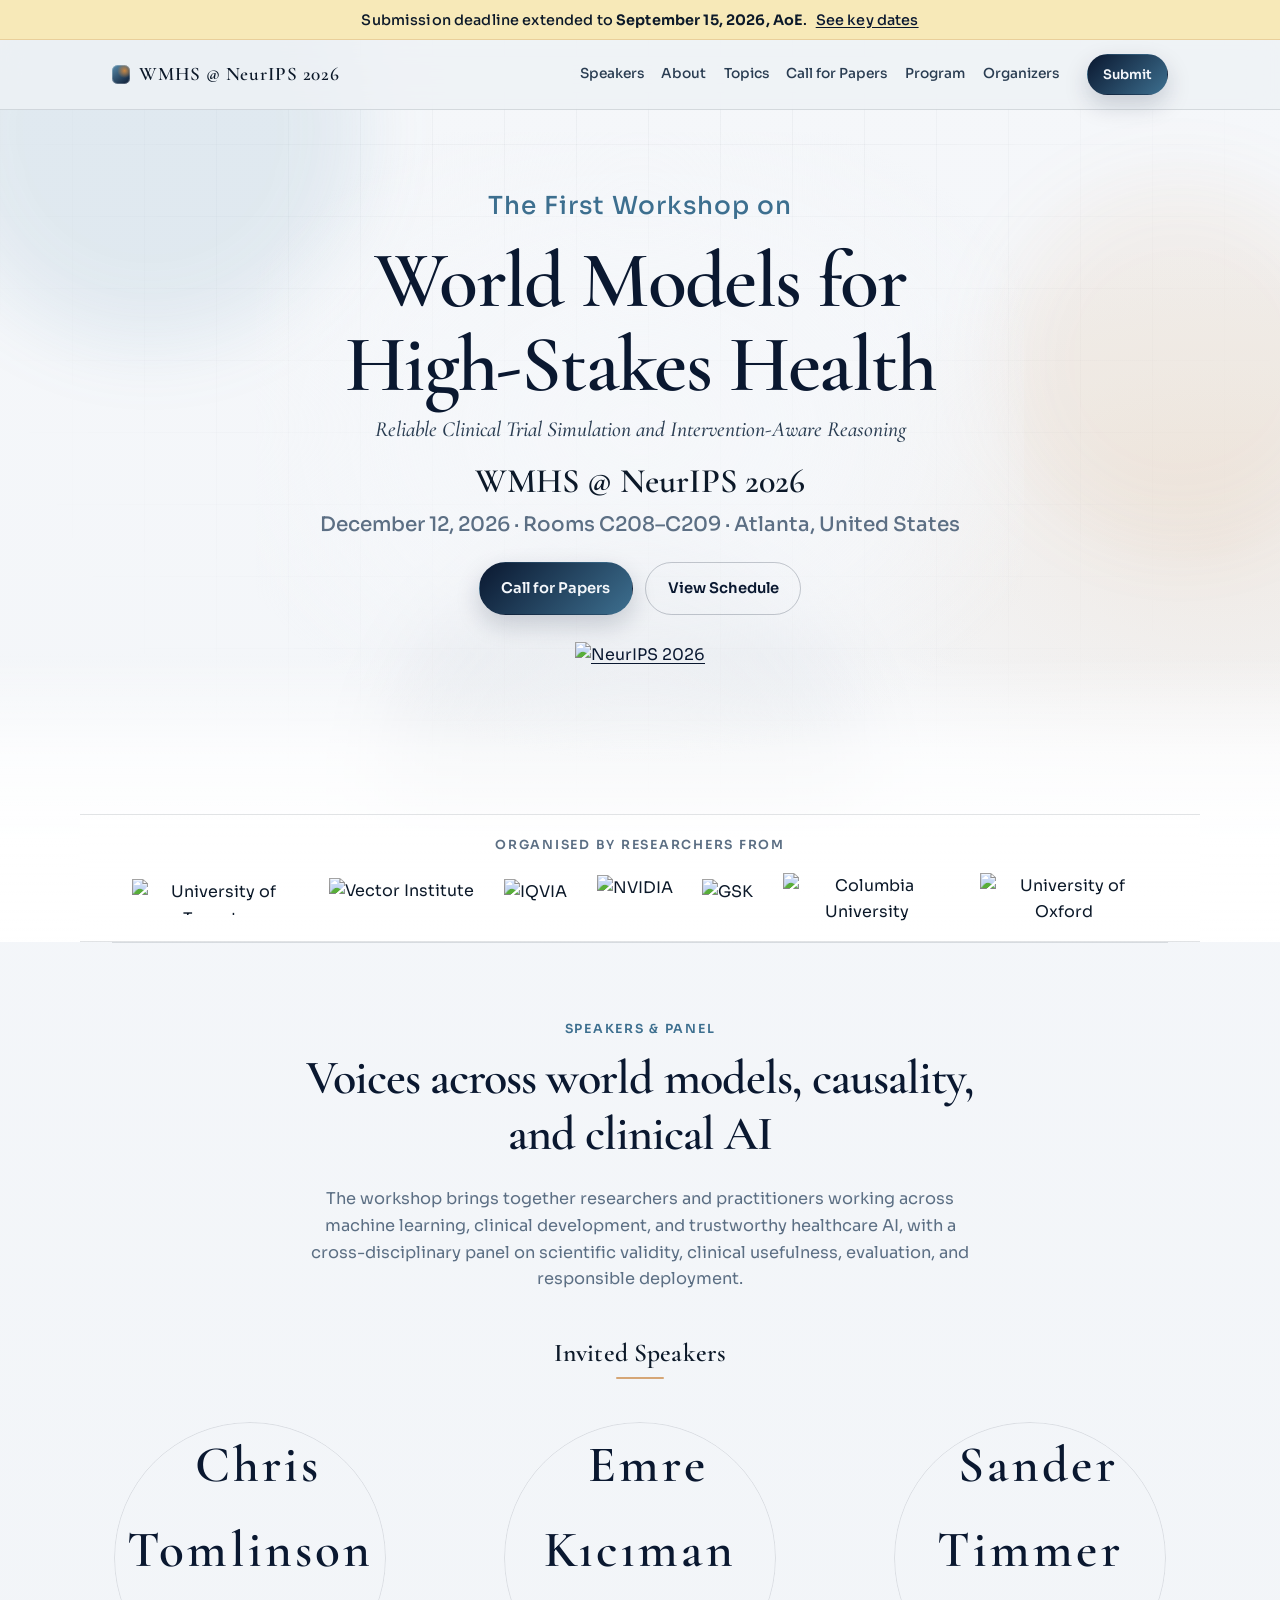
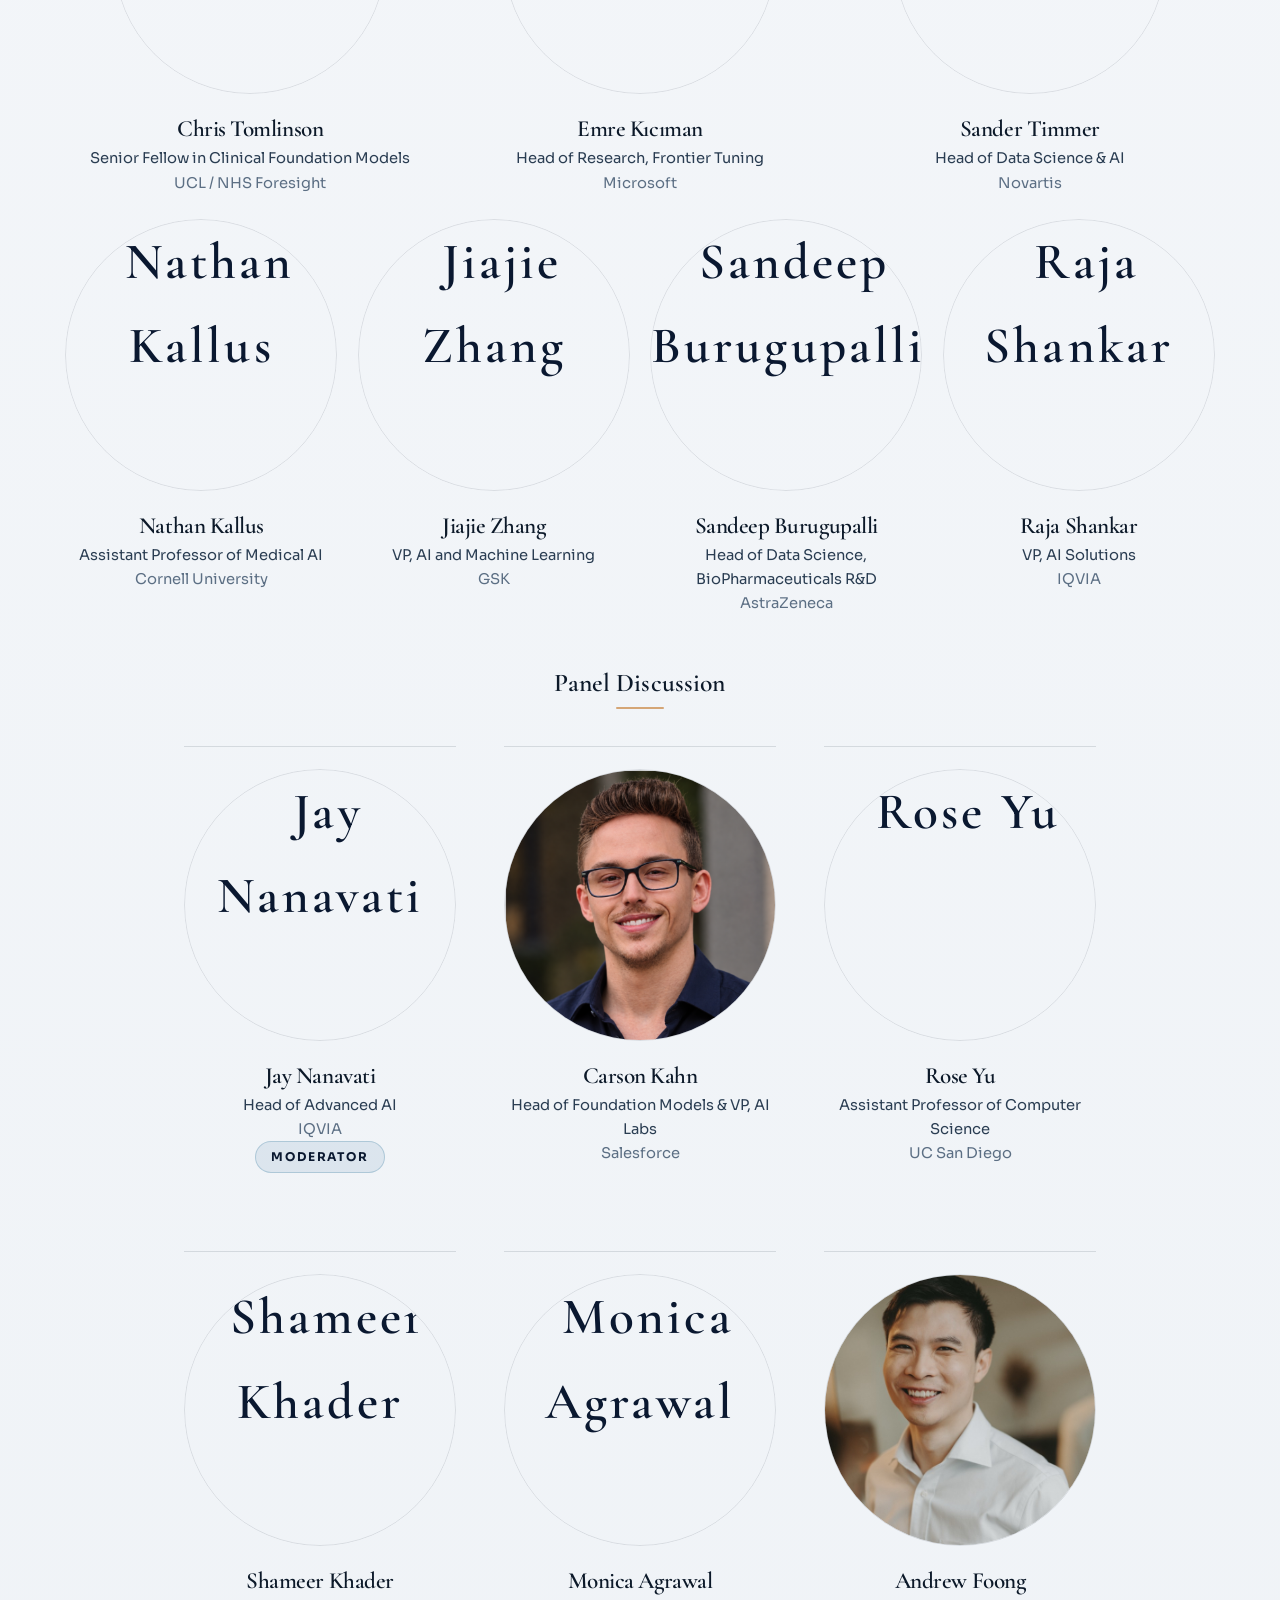
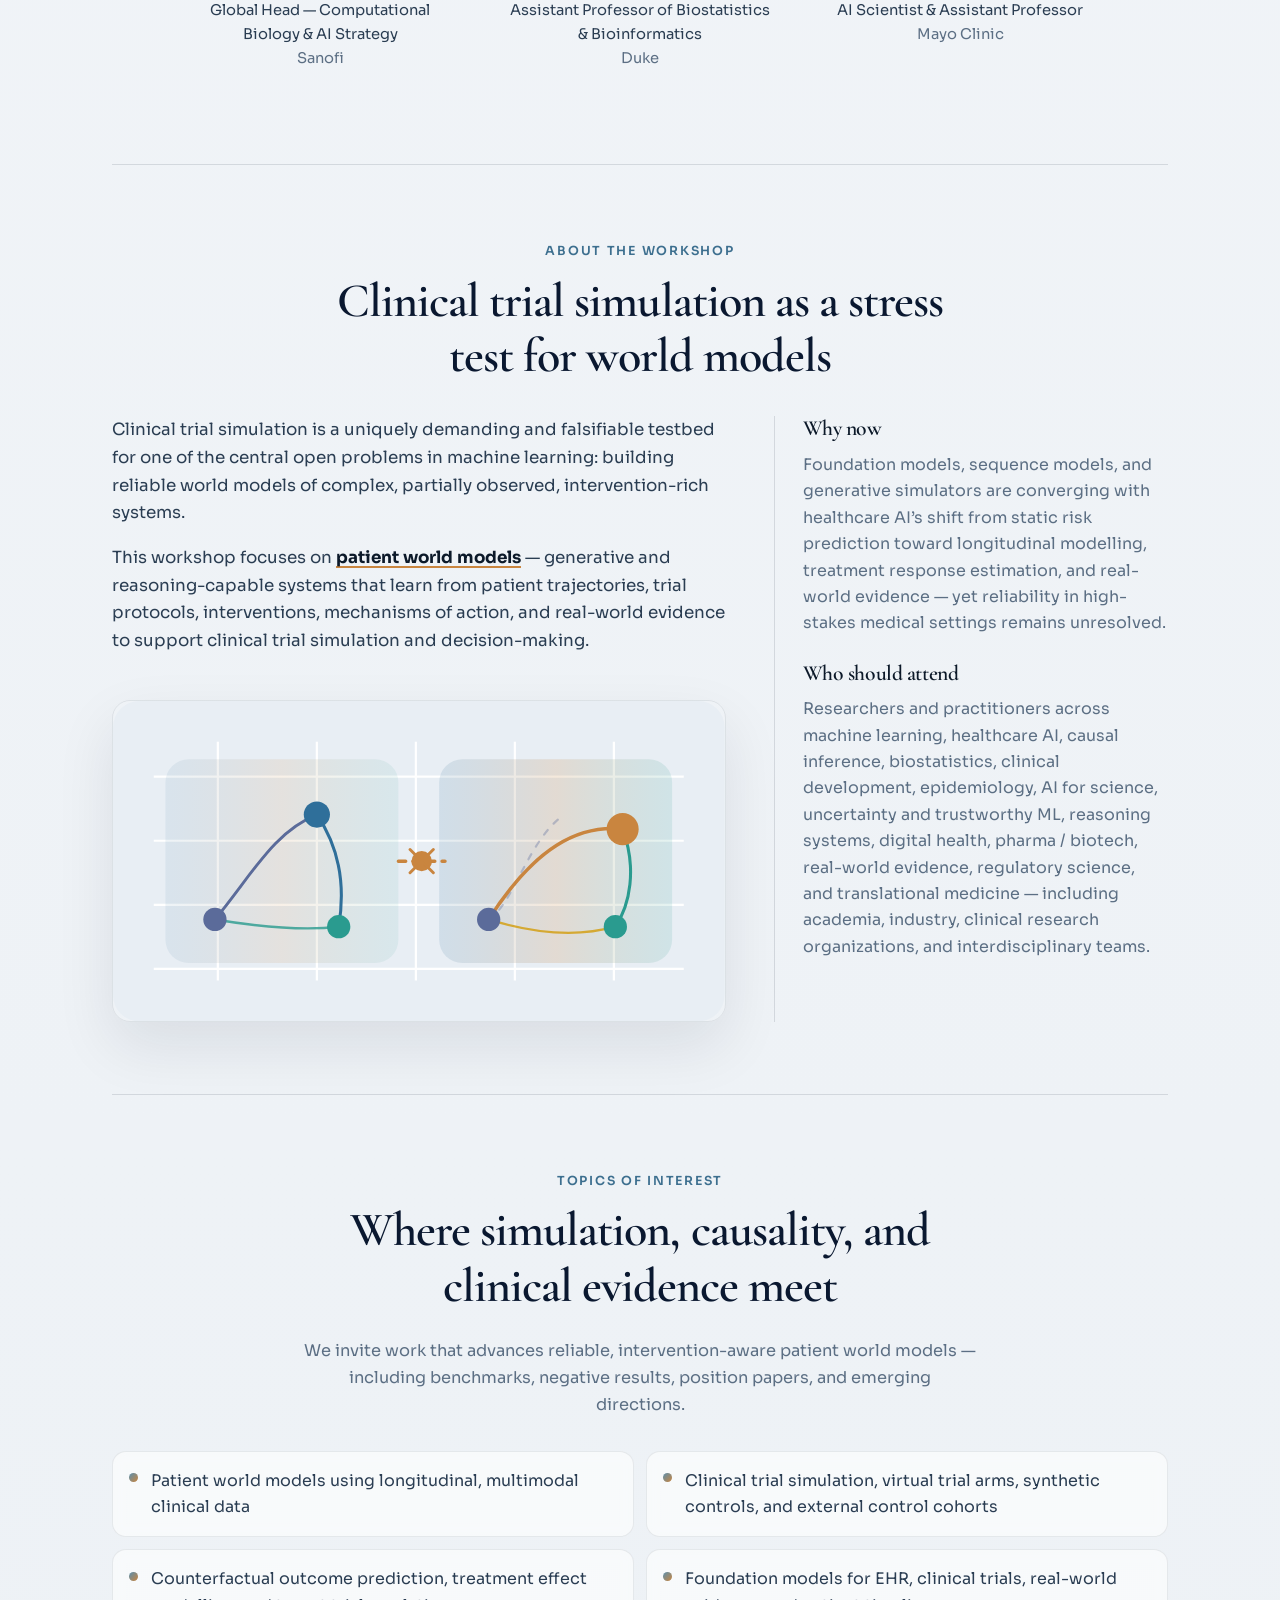
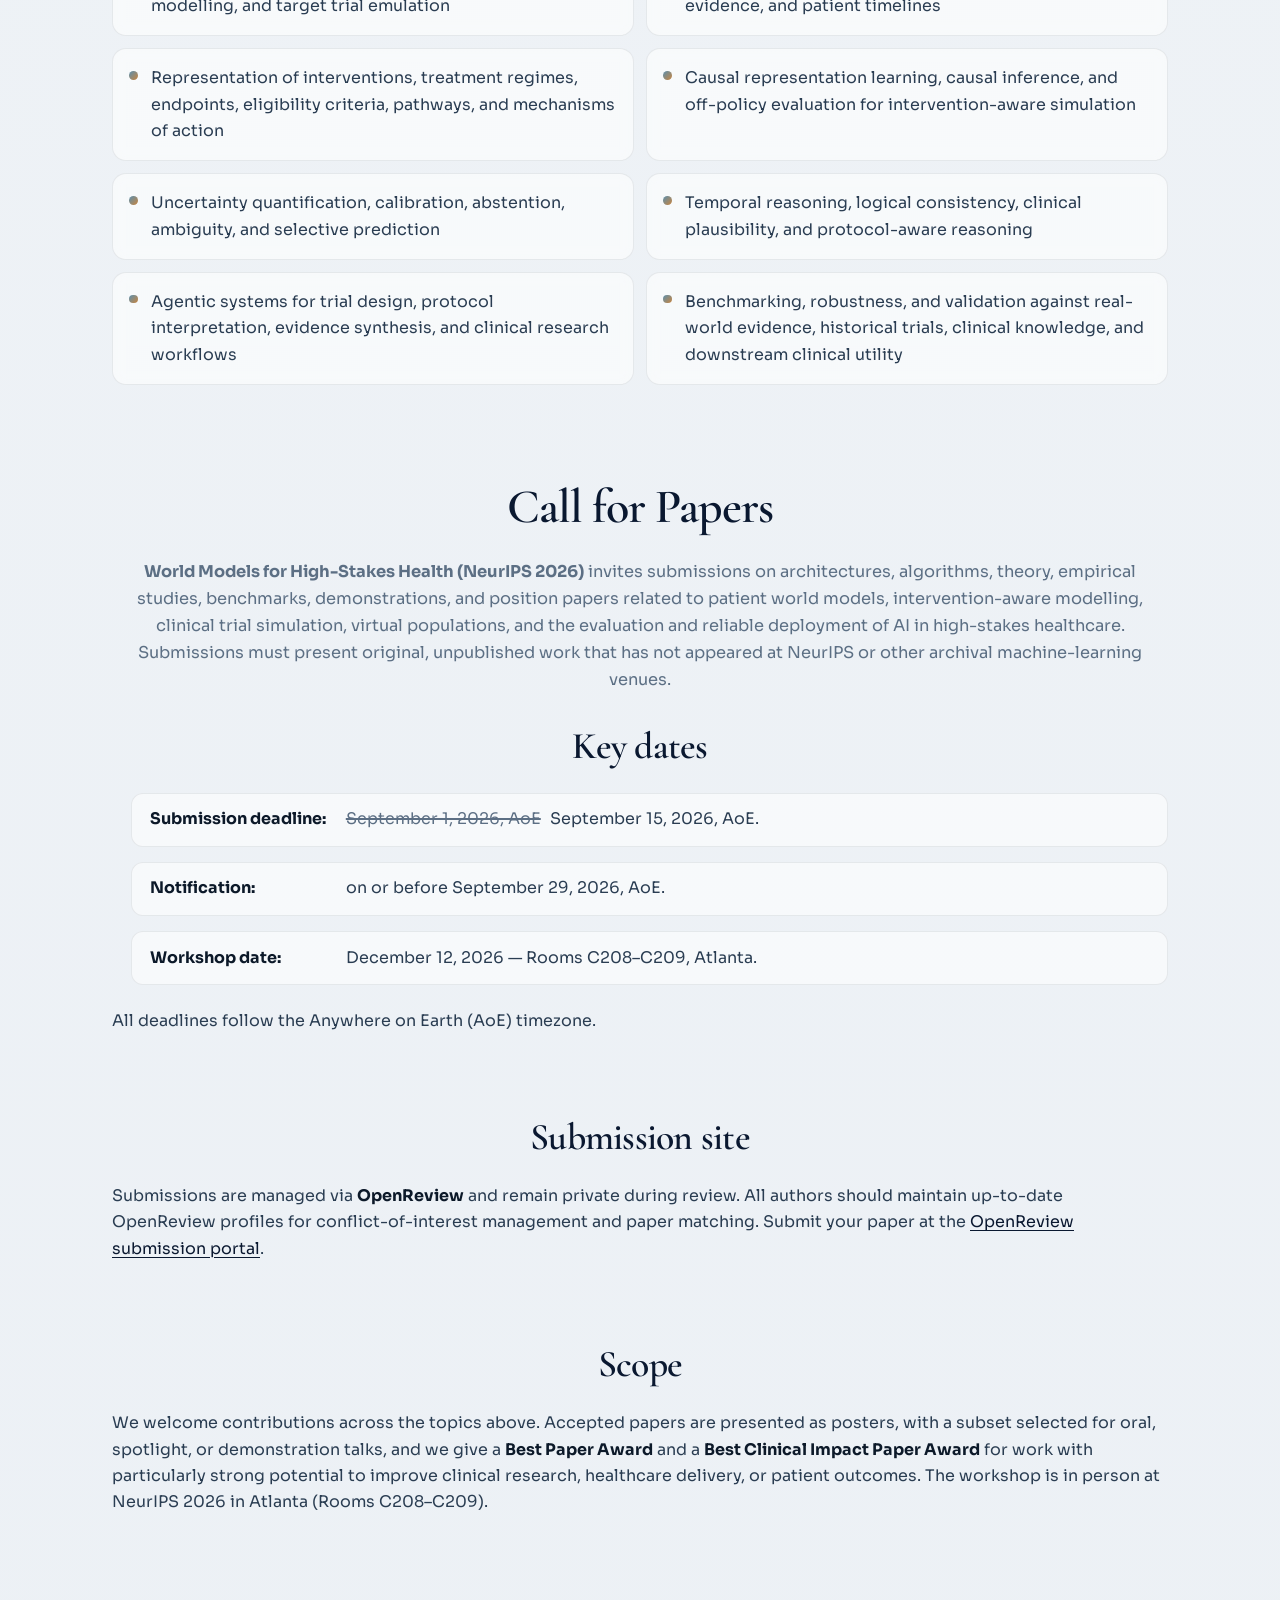
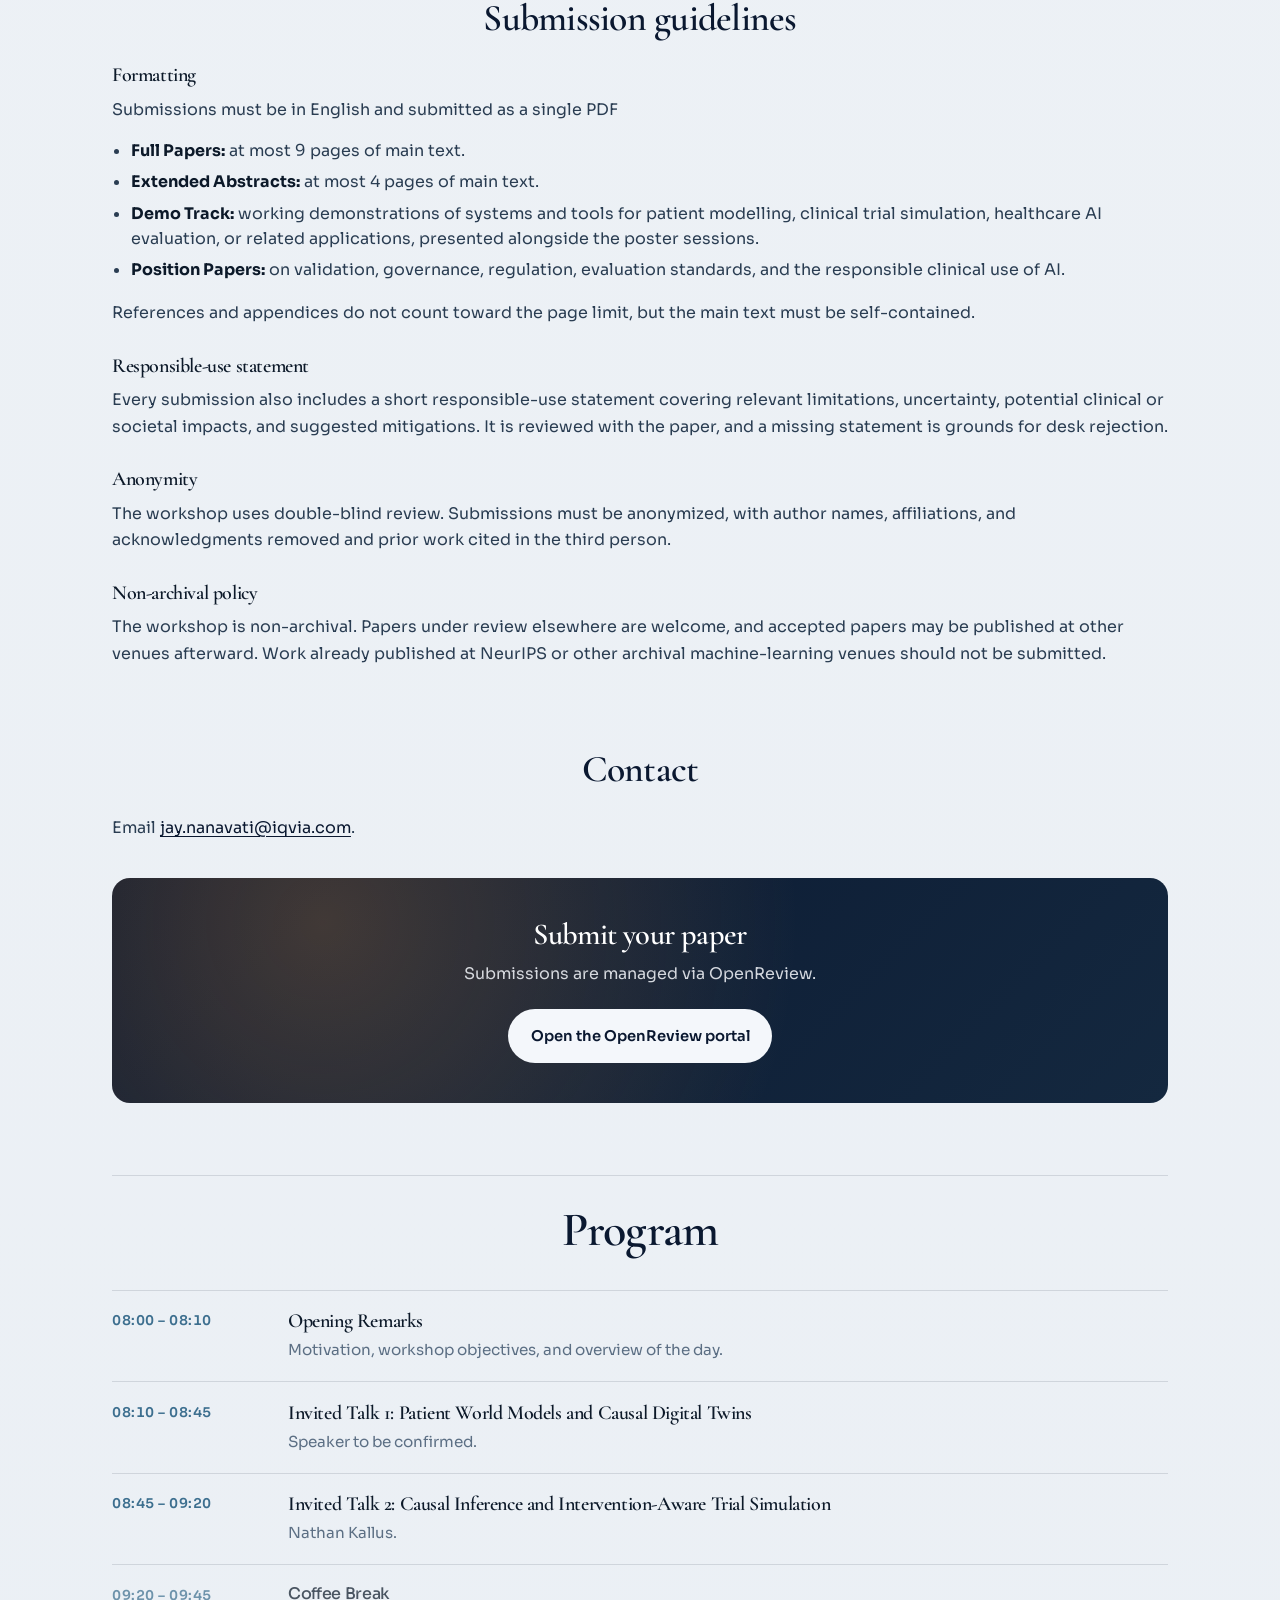
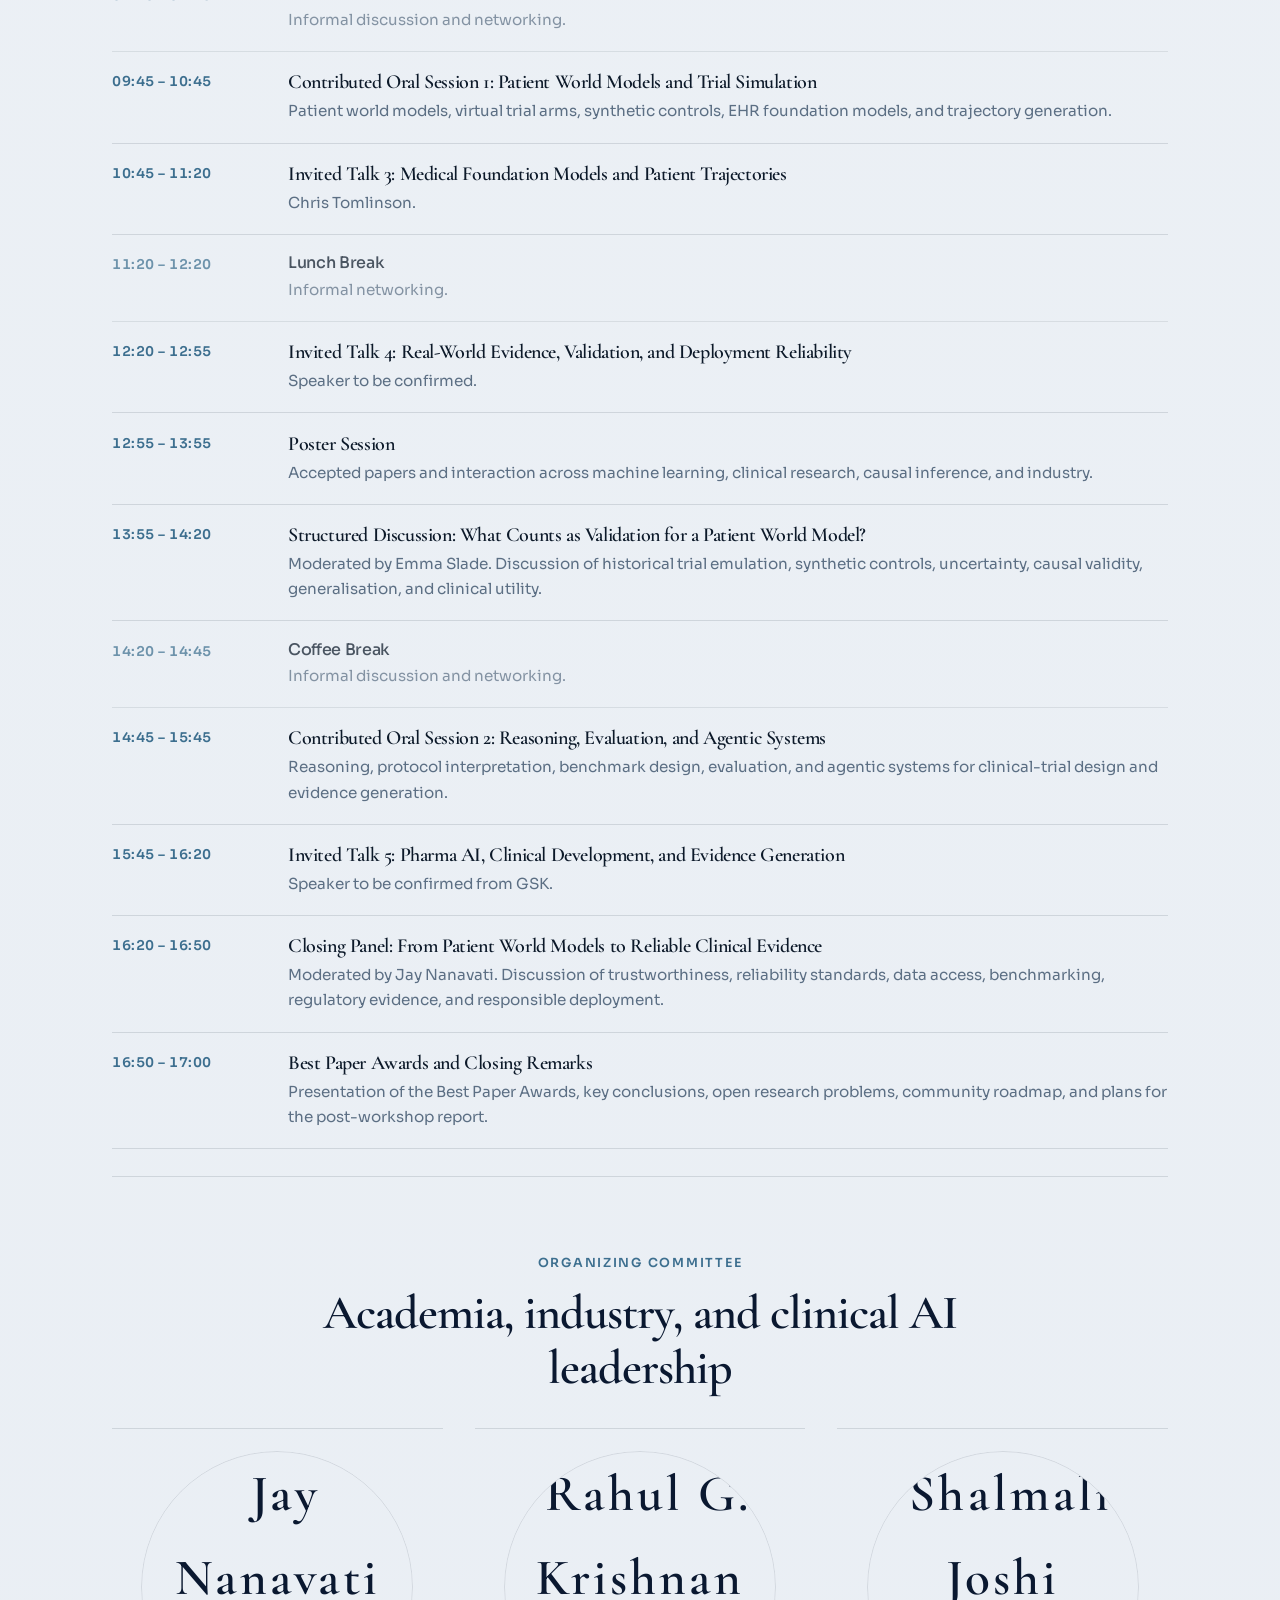
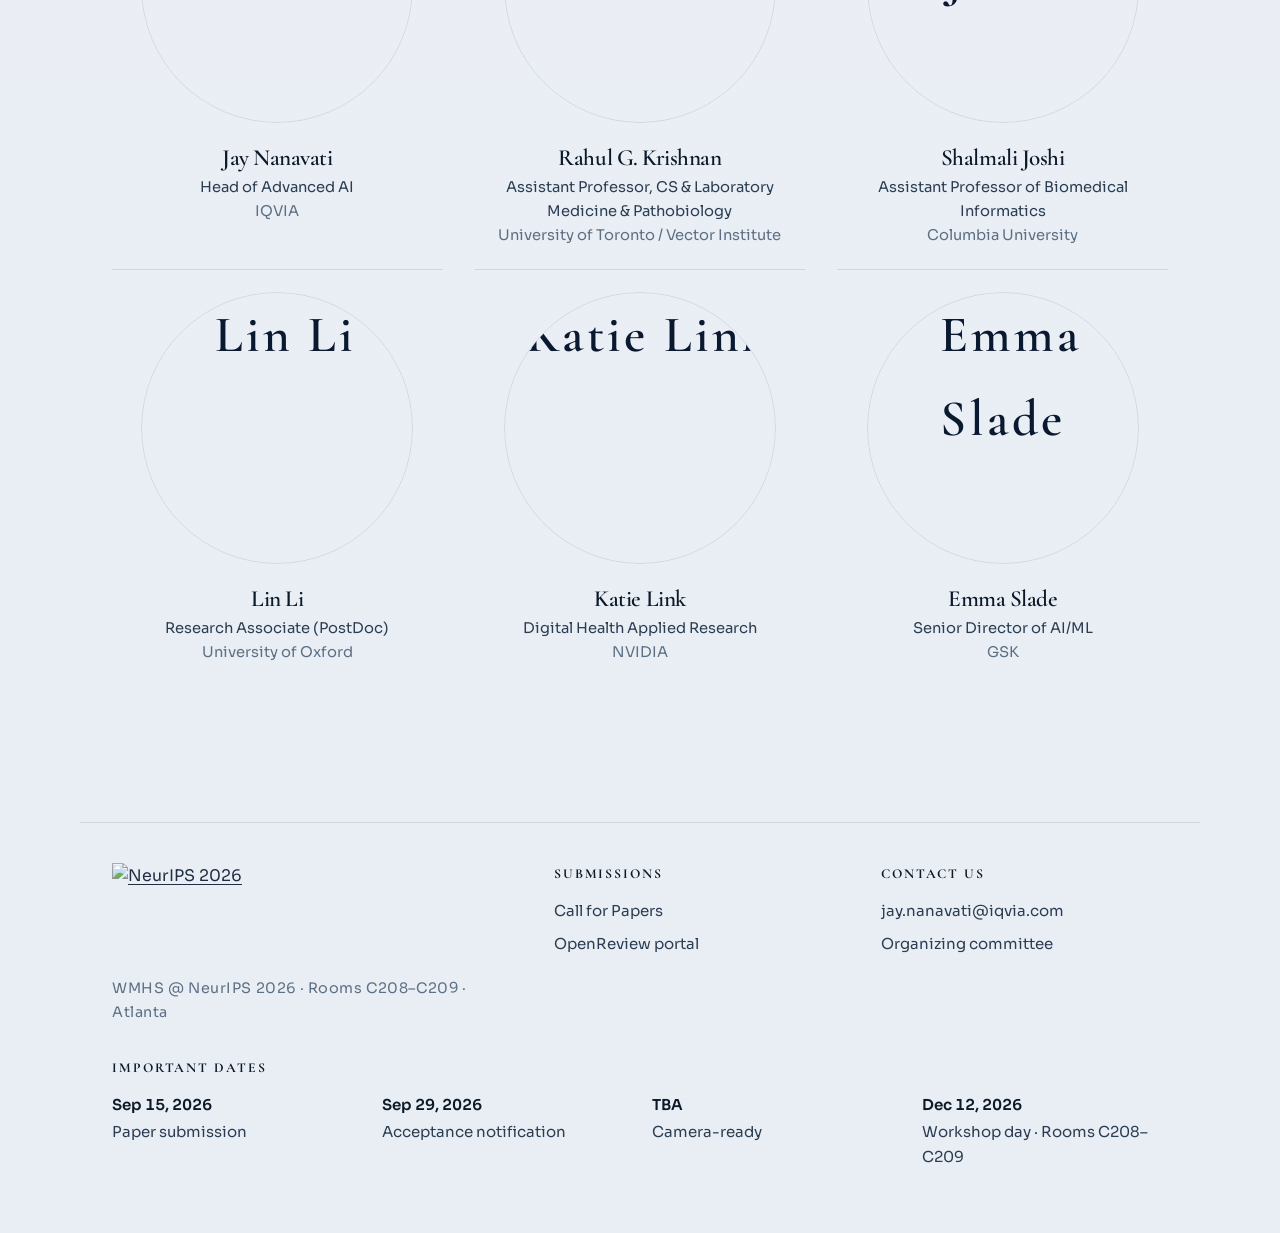
==== commit 555ef597: "Add Carson Kahn to the panel after the moderator and drop the leftover slot. Co-authored-by: Cursor " ====
--- a/index.html
+++ b/index.html
@@ -274,6 +274,19 @@
               <p class="badge badge-role">Moderator</p>
             </article>
             <article class="person">
+              <a class="avatar-link" href="https://www.linkedin.com/in/carsonkahn" target="_blank" rel="noopener noreferrer" aria-label="Carson Kahn LinkedIn profile">
+                <img class="avatar avatar-photo" src="assets/people/carson-kahn.png" alt="Carson Kahn" width="272" height="272" />
+                <span class="avatar-overlay" aria-hidden="true">
+                  <svg class="avatar-overlay-icon" viewBox="0 0 24 24" focusable="false">
+                    <path d="M7 17L17 7M17 7H9M17 7V15" stroke="currentColor" stroke-width="2" stroke-linecap="round" stroke-linejoin="round" fill="none"/>
+                  </svg>
+                </span>
+              </a>
+              <h3>Carson Kahn</h3>
+              <p class="role">Head of Foundation Models &amp; VP, AI Labs</p>
+              <p class="affil">Salesforce</p>
+            </article>
+            <article class="person">
               <a class="avatar-link" href="https://roseyu.com/" target="_blank" rel="noopener noreferrer" aria-label="Rose Yu personal website">
                 <img class="avatar avatar-photo" src="assets/people/rose-yu.png" alt="Rose Yu" width="272" height="272" />
                 <span class="avatar-overlay" aria-hidden="true">
@@ -325,20 +338,8 @@
               <p class="role">AI Scientist &amp; Assistant Professor</p>
               <p class="affil">Mayo Clinic</p>
             </article>
-            <article class="person person-placeholder" aria-label="More panelists to be confirmed">
-              <div class="avatar avatar-placeholder" aria-hidden="true">
-                <span class="placeholder-plus">+</span>
-              </div>
-              <h3>More</h3>
-              <p class="role">Additional panelists</p>
-              <p class="affil">To be confirmed</p>
-            </article>
-          </div>
-        </div>
-
-        <p class="lineup-announcement">
-          Additional panelists will be announced as the programme is finalised.
-        </p>
+          </div>
+        </div>
       </section>
 
       <section class="section about" id="about">
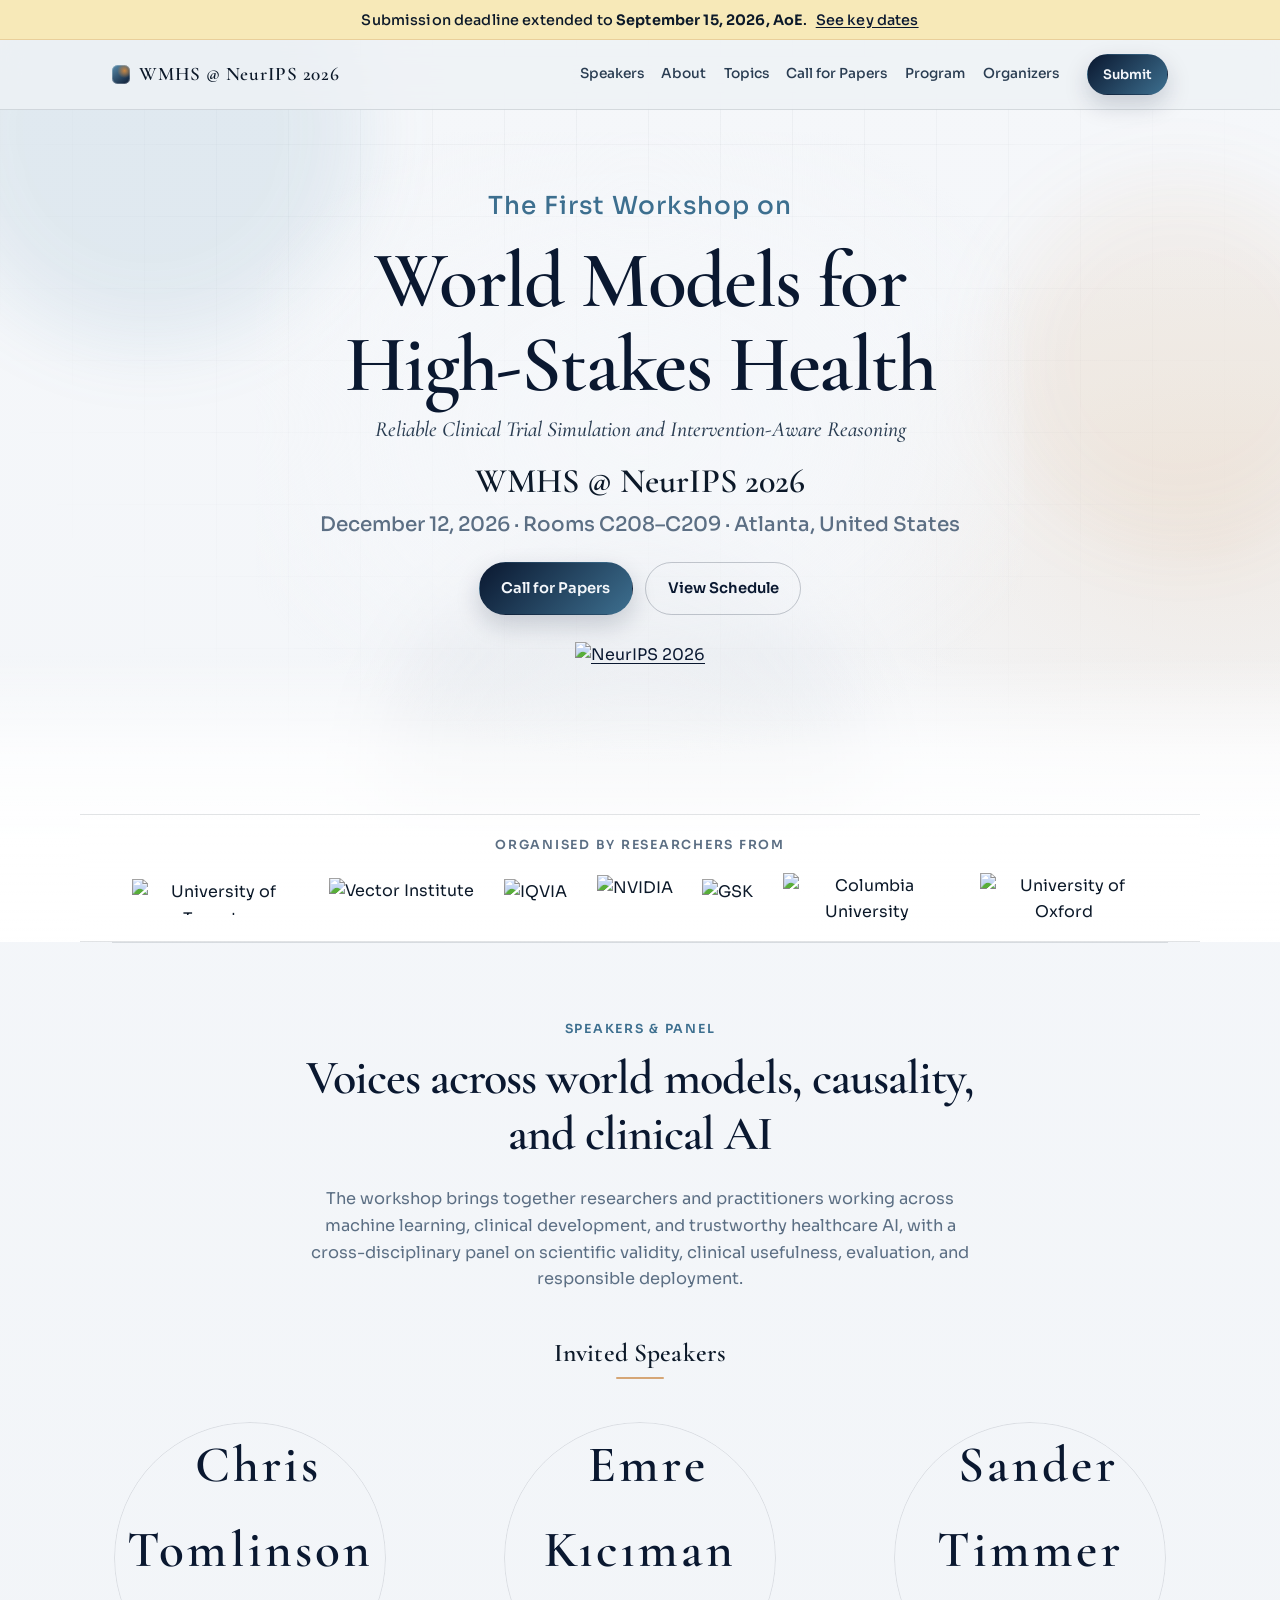
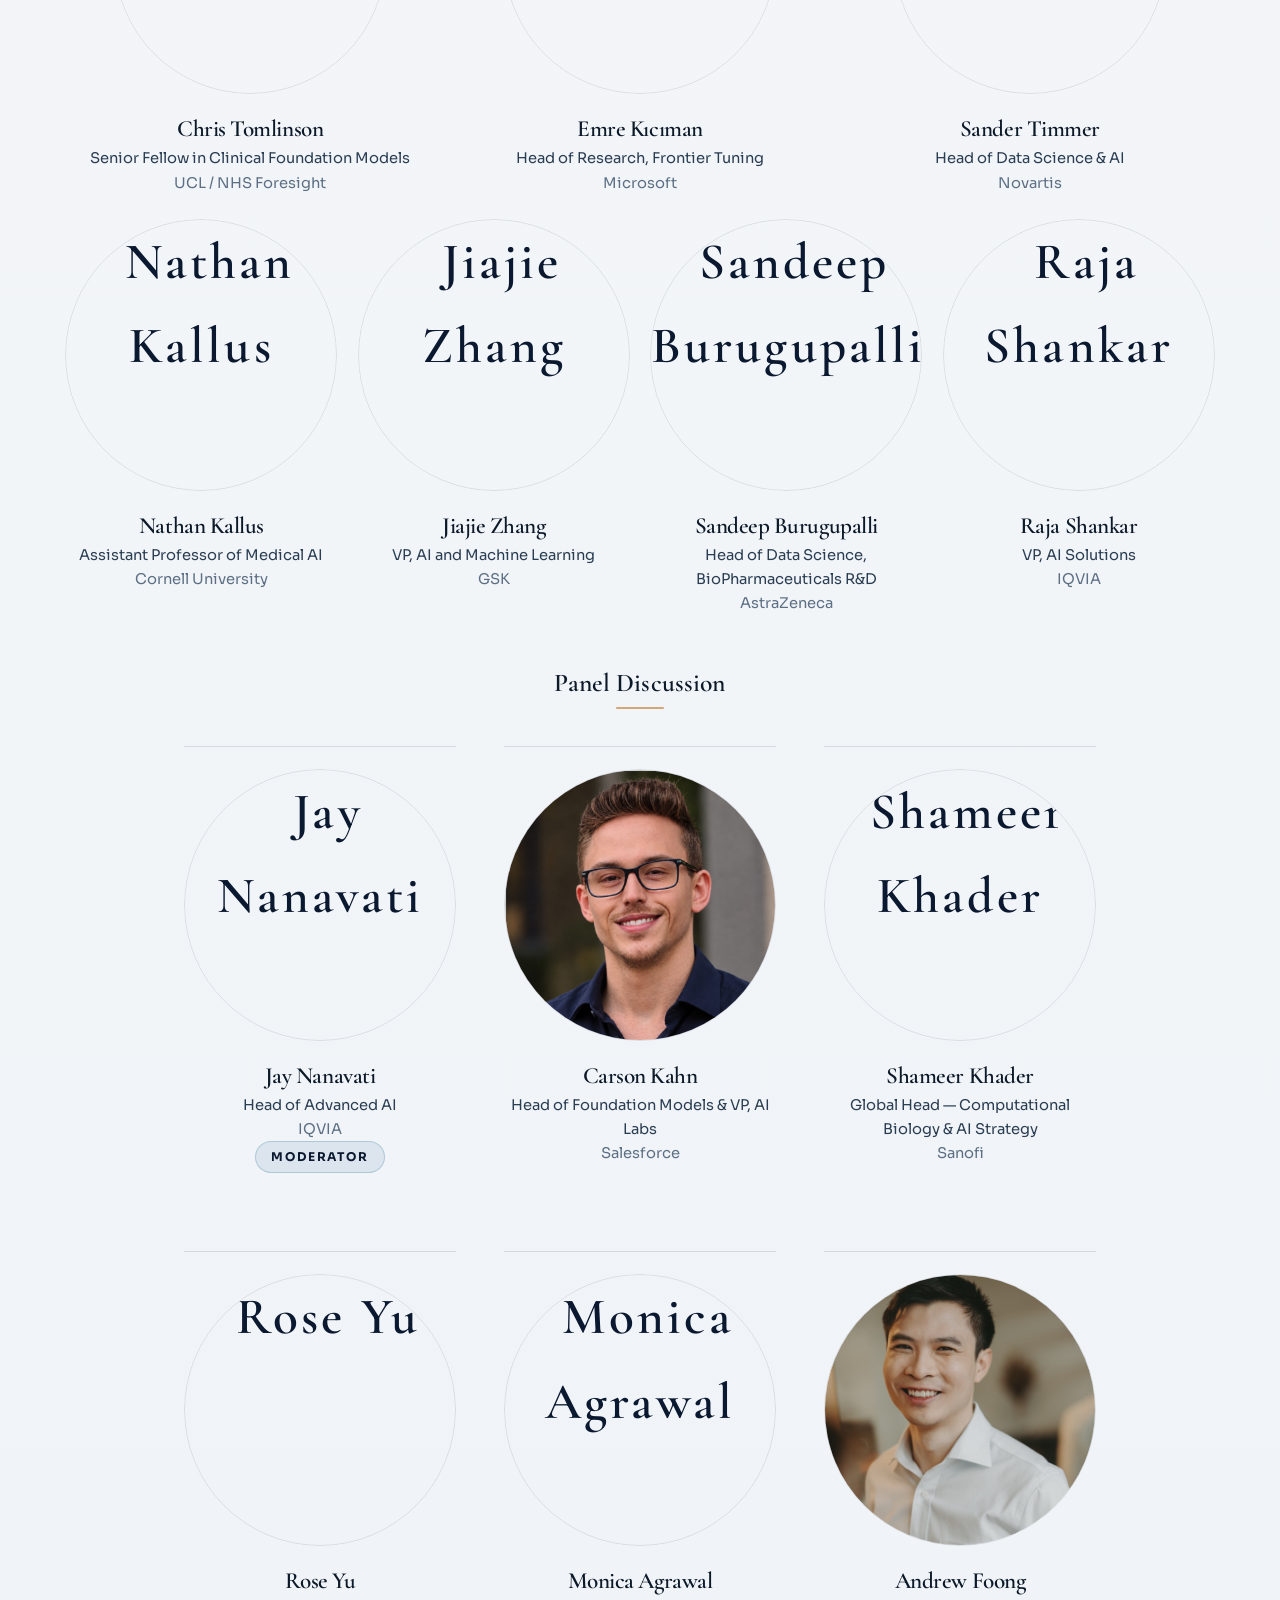
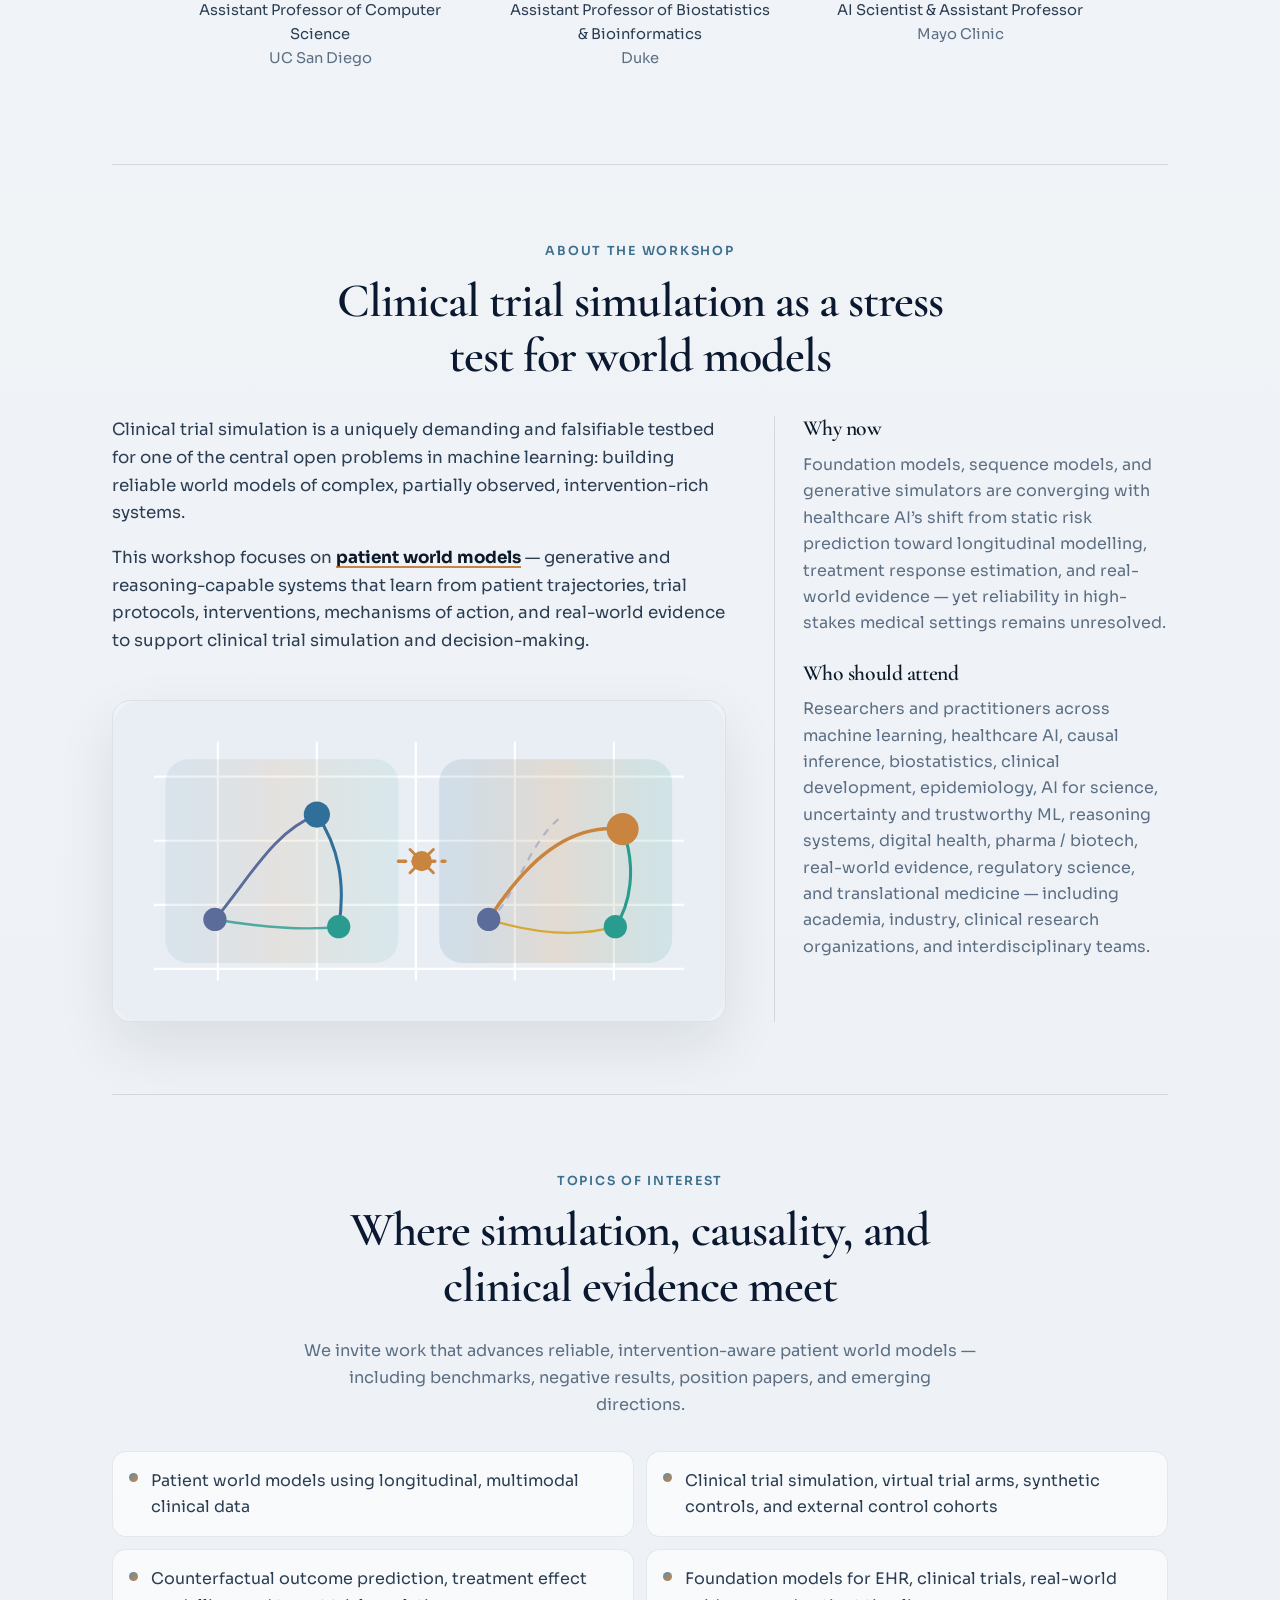
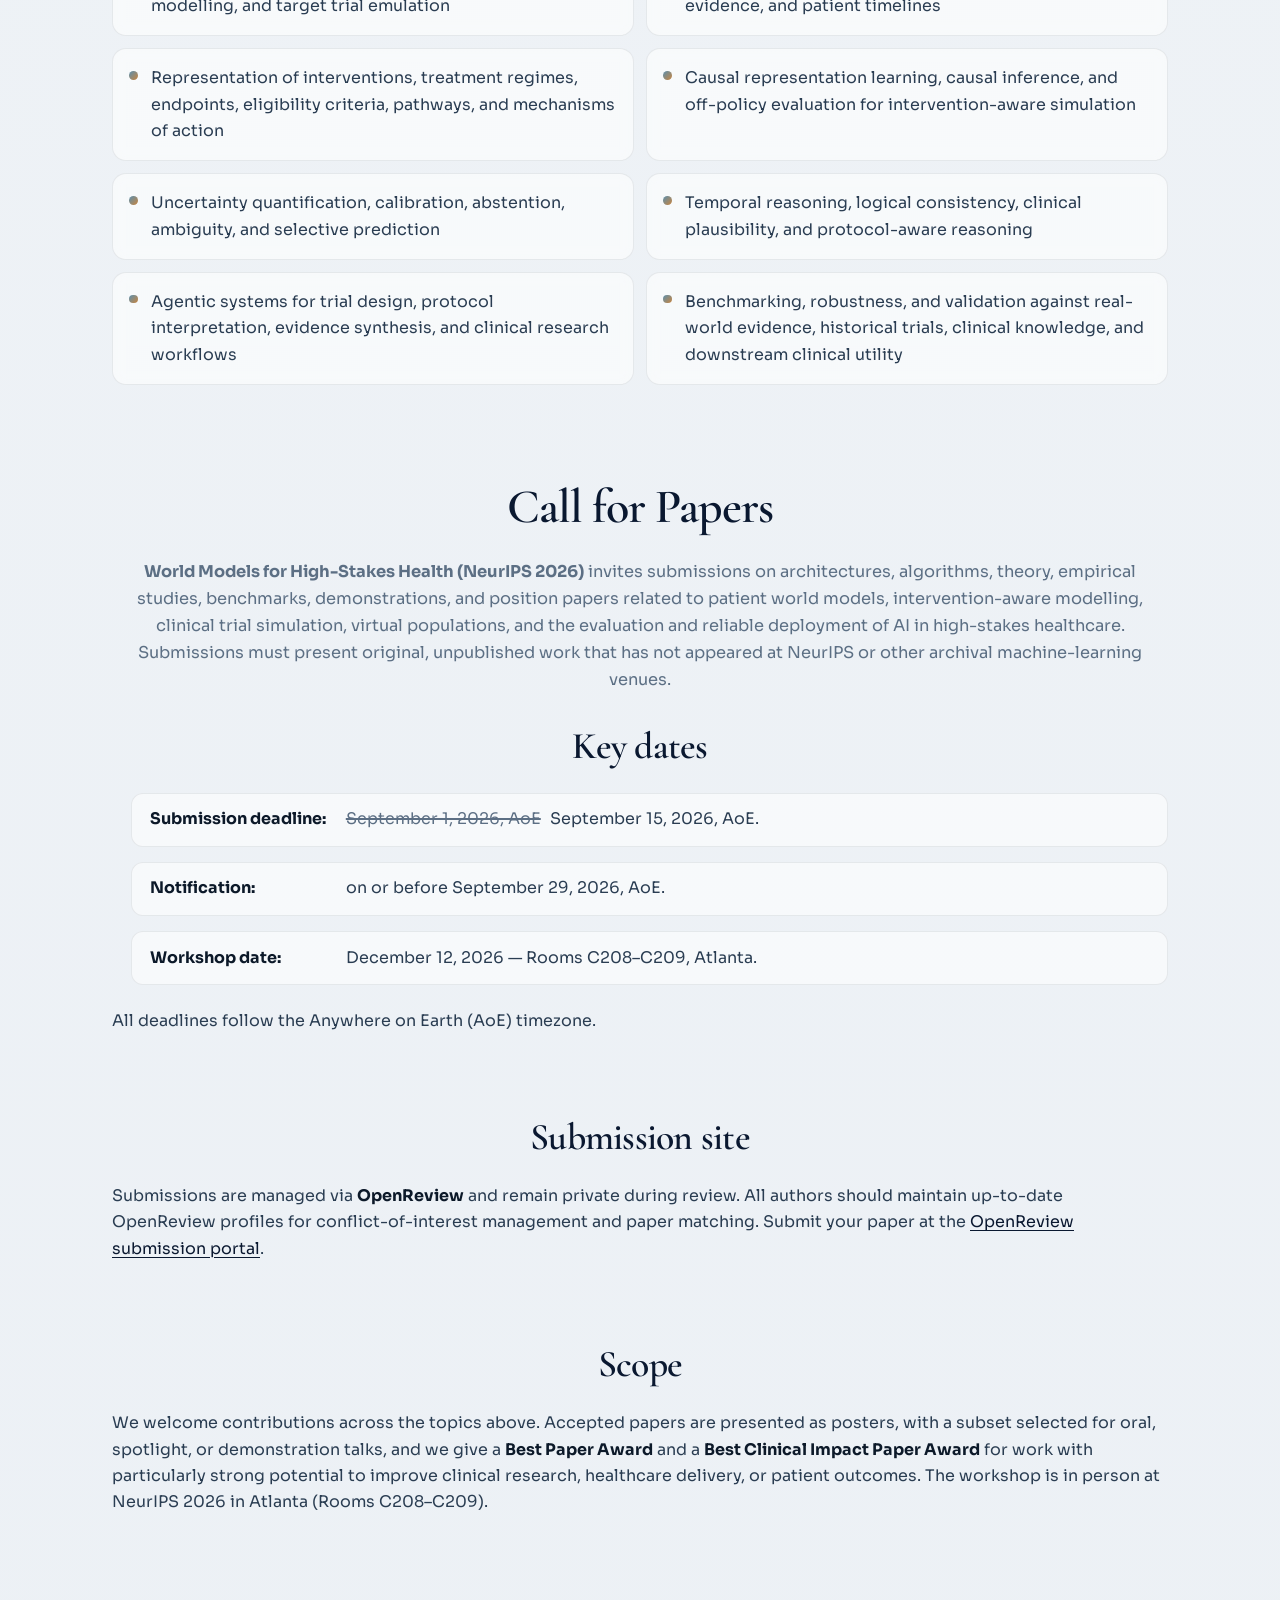
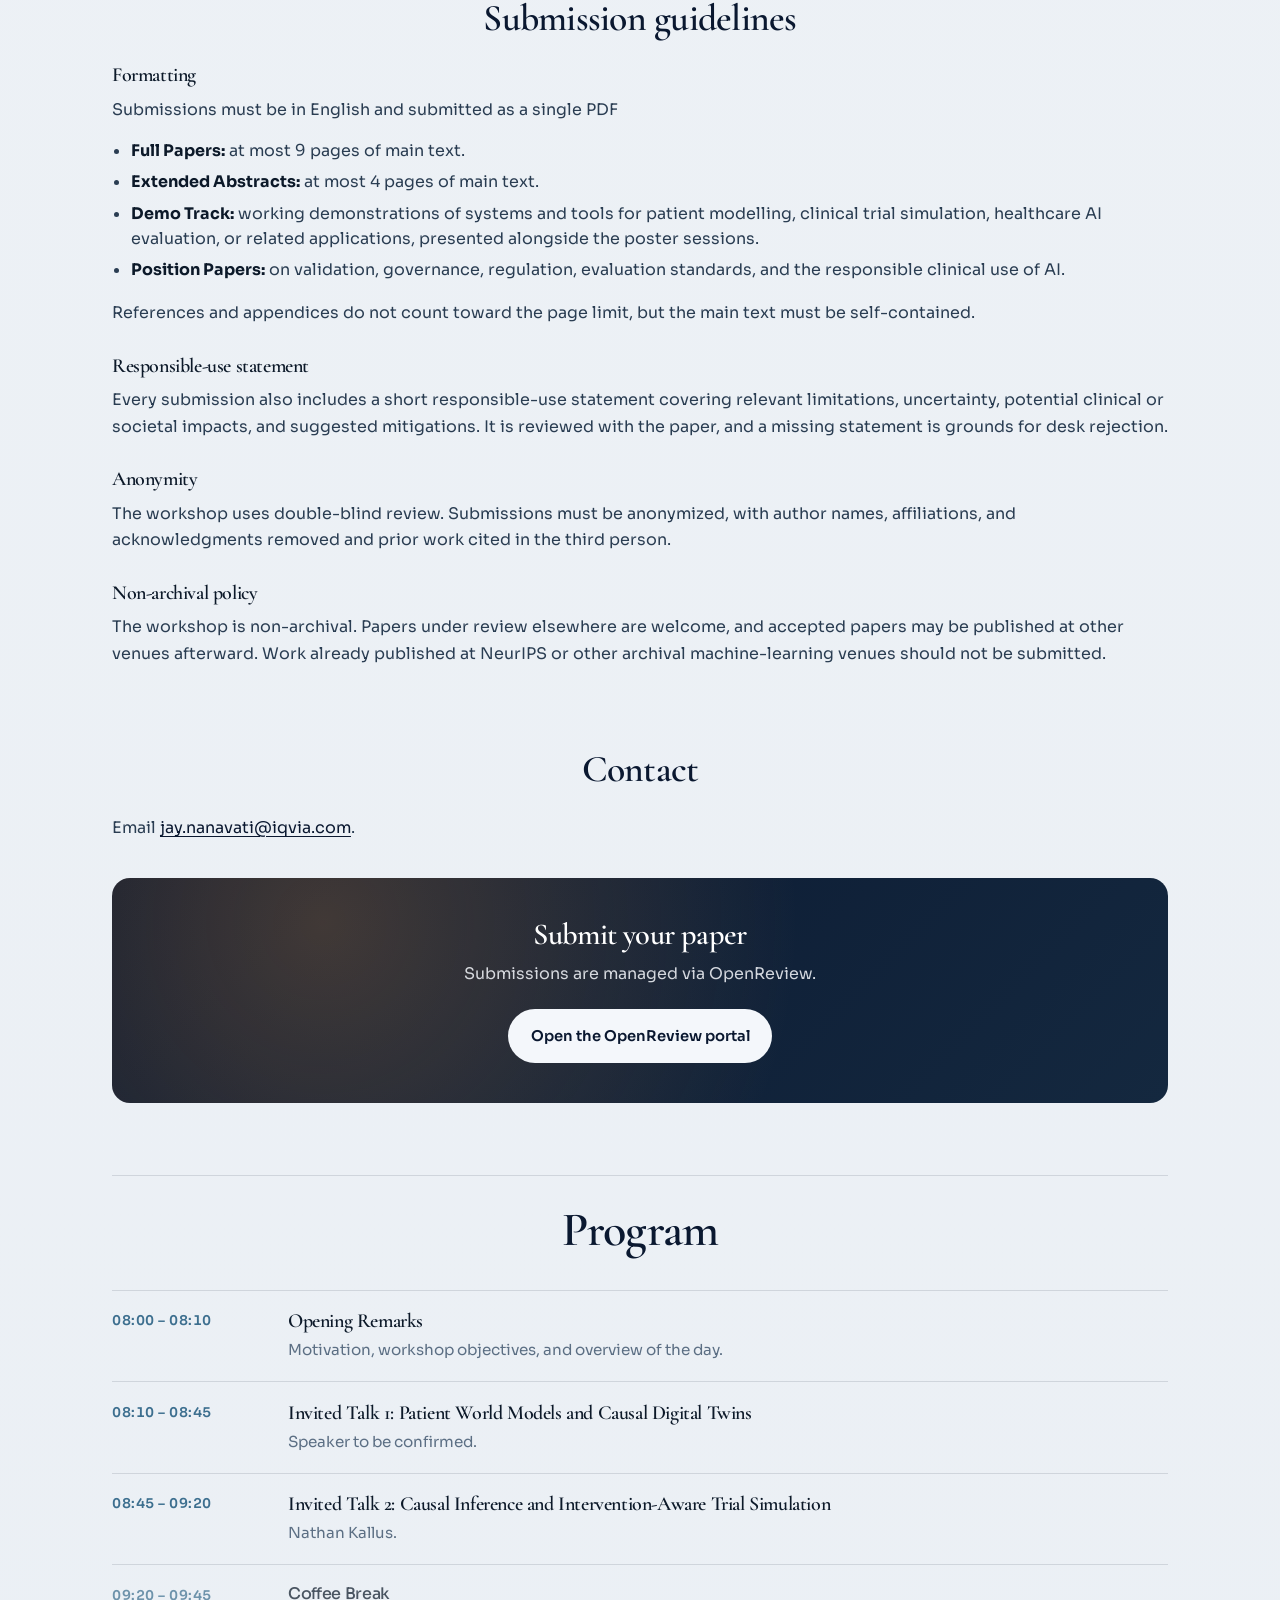
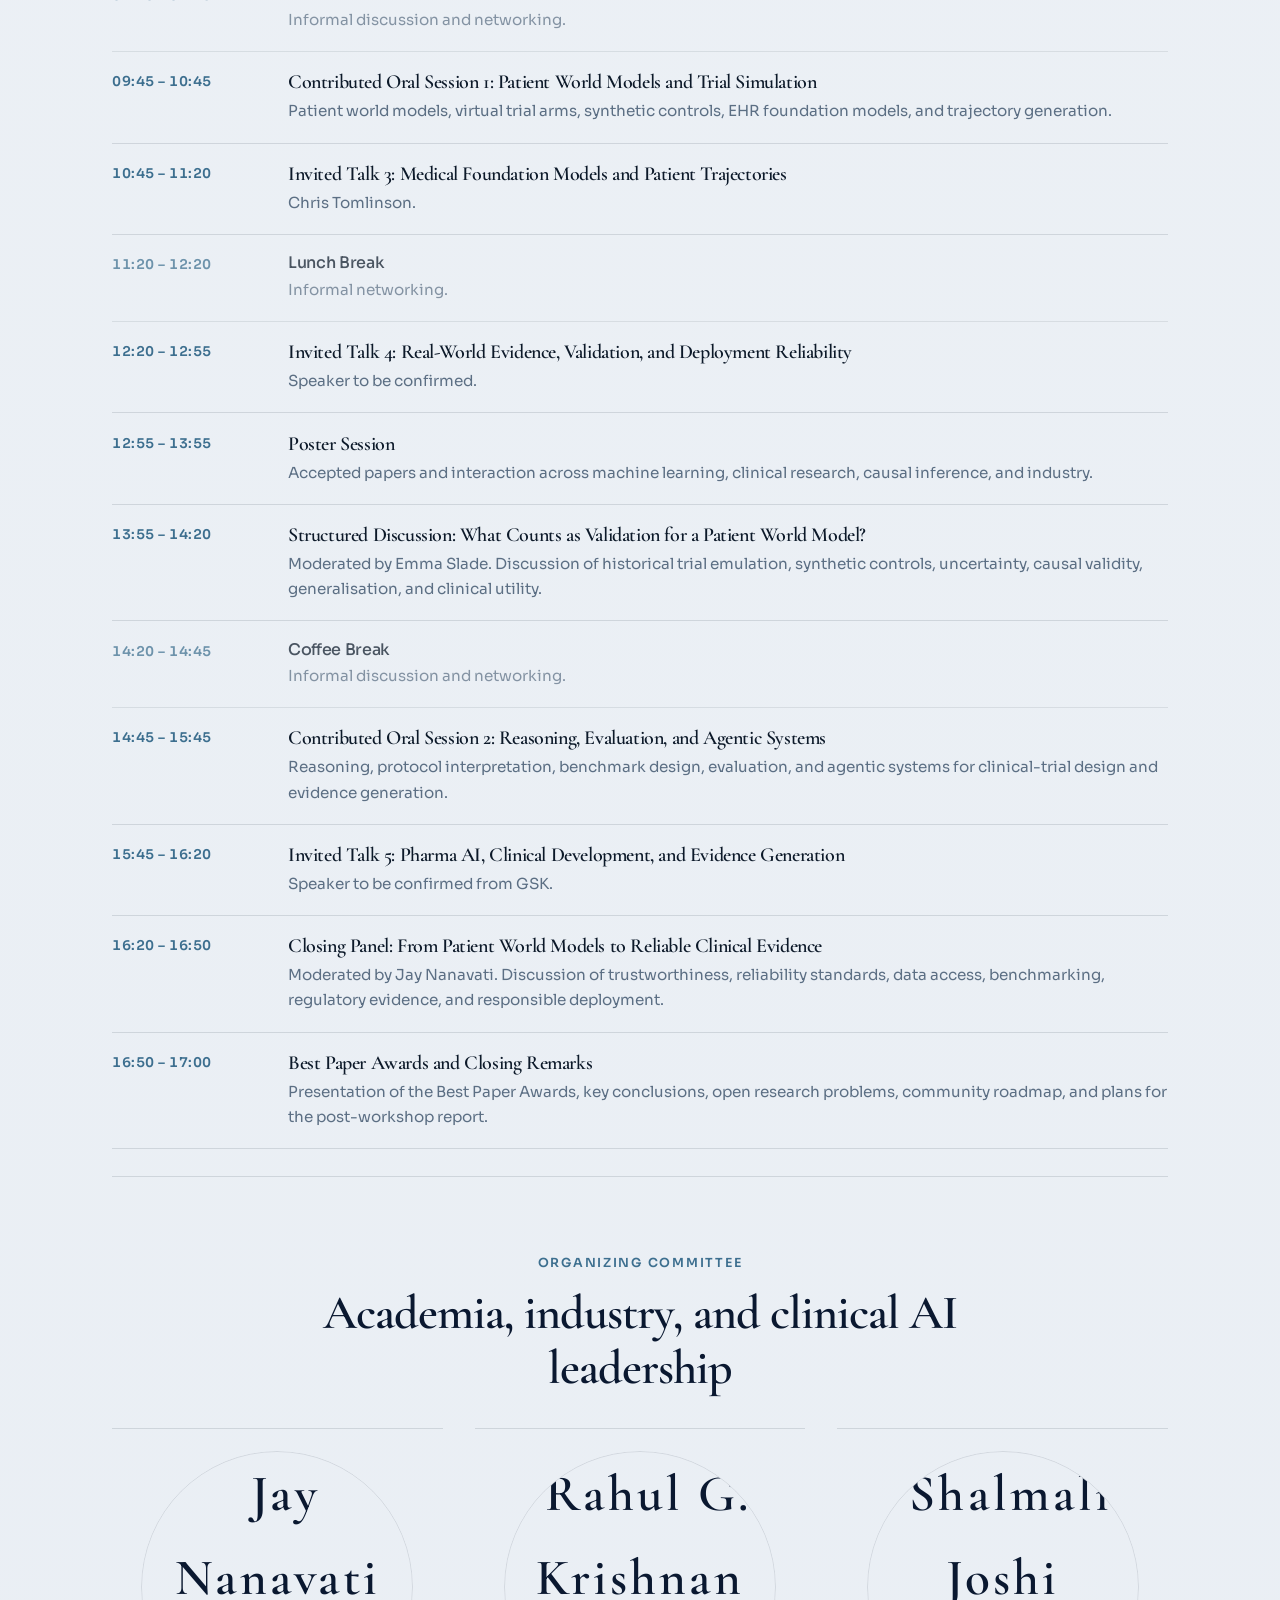
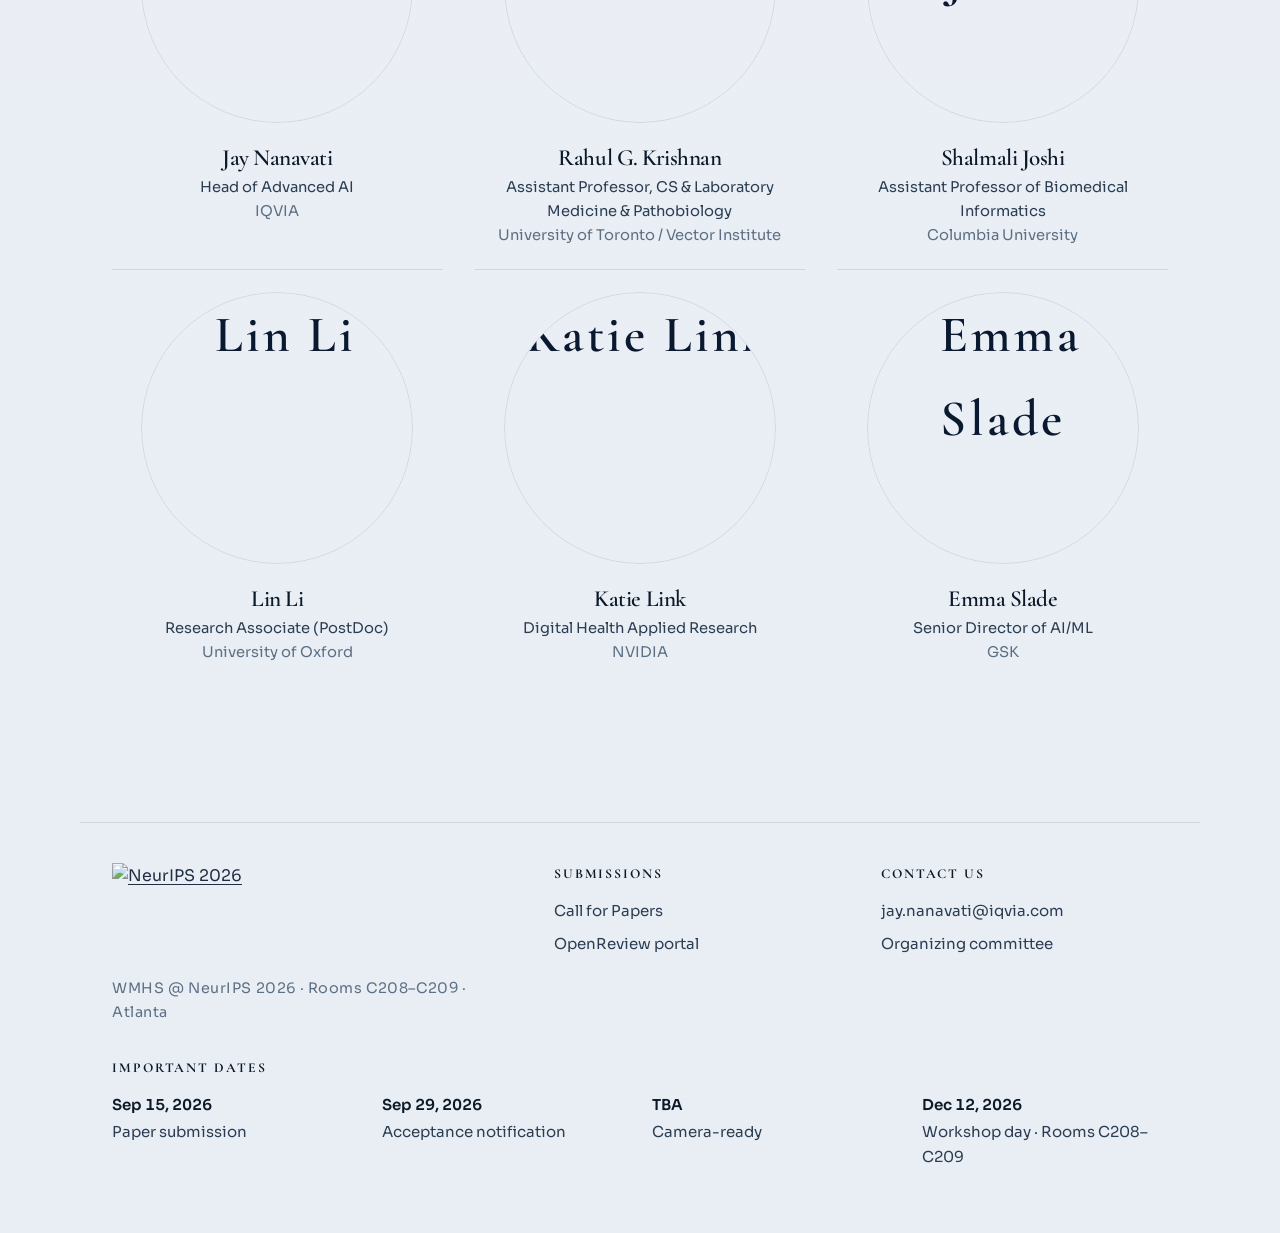
==== commit 556b16fb: "Place Shameer Khader beside Carson Kahn in the panel lineup. Co-authored-by: Cursor <cursoragent@cur" ====
--- a/index.html
+++ b/index.html
@@ -287,6 +287,19 @@
               <p class="affil">Salesforce</p>
             </article>
             <article class="person">
+              <a class="avatar-link" href="https://www.linkedin.com/in/khadershameer" target="_blank" rel="noopener noreferrer" aria-label="Shameer Khader LinkedIn profile">
+                <img class="avatar avatar-photo" src="assets/people/shameer-khader.png" alt="Shameer Khader" width="272" height="272" />
+                <span class="avatar-overlay" aria-hidden="true">
+                  <svg class="avatar-overlay-icon" viewBox="0 0 24 24" focusable="false">
+                    <path d="M7 17L17 7M17 7H9M17 7V15" stroke="currentColor" stroke-width="2" stroke-linecap="round" stroke-linejoin="round" fill="none"/>
+                  </svg>
+                </span>
+              </a>
+              <h3>Shameer Khader</h3>
+              <p class="role">Global Head — Computational Biology &amp; AI Strategy</p>
+              <p class="affil">Sanofi</p>
+            </article>
+            <article class="person">
               <a class="avatar-link" href="https://roseyu.com/" target="_blank" rel="noopener noreferrer" aria-label="Rose Yu personal website">
                 <img class="avatar avatar-photo" src="assets/people/rose-yu.png" alt="Rose Yu" width="272" height="272" />
                 <span class="avatar-overlay" aria-hidden="true">
@@ -298,19 +311,6 @@
               <h3>Rose Yu</h3>
               <p class="role">Assistant Professor of Computer Science</p>
               <p class="affil">UC San Diego</p>
-            </article>
-            <article class="person">
-              <a class="avatar-link" href="https://www.linkedin.com/in/khadershameer" target="_blank" rel="noopener noreferrer" aria-label="Shameer Khader LinkedIn profile">
-                <img class="avatar avatar-photo" src="assets/people/shameer-khader.png" alt="Shameer Khader" width="272" height="272" />
-                <span class="avatar-overlay" aria-hidden="true">
-                  <svg class="avatar-overlay-icon" viewBox="0 0 24 24" focusable="false">
-                    <path d="M7 17L17 7M17 7H9M17 7V15" stroke="currentColor" stroke-width="2" stroke-linecap="round" stroke-linejoin="round" fill="none"/>
-                  </svg>
-                </span>
-              </a>
-              <h3>Shameer Khader</h3>
-              <p class="role">Global Head — Computational Biology &amp; AI Strategy</p>
-              <p class="affil">Sanofi</p>
             </article>
             <article class="person">
               <a class="avatar-link" href="https://bme.duke.edu/people/monica-agrawal/" target="_blank" rel="noopener noreferrer" aria-label="Monica Agrawal Duke profile">
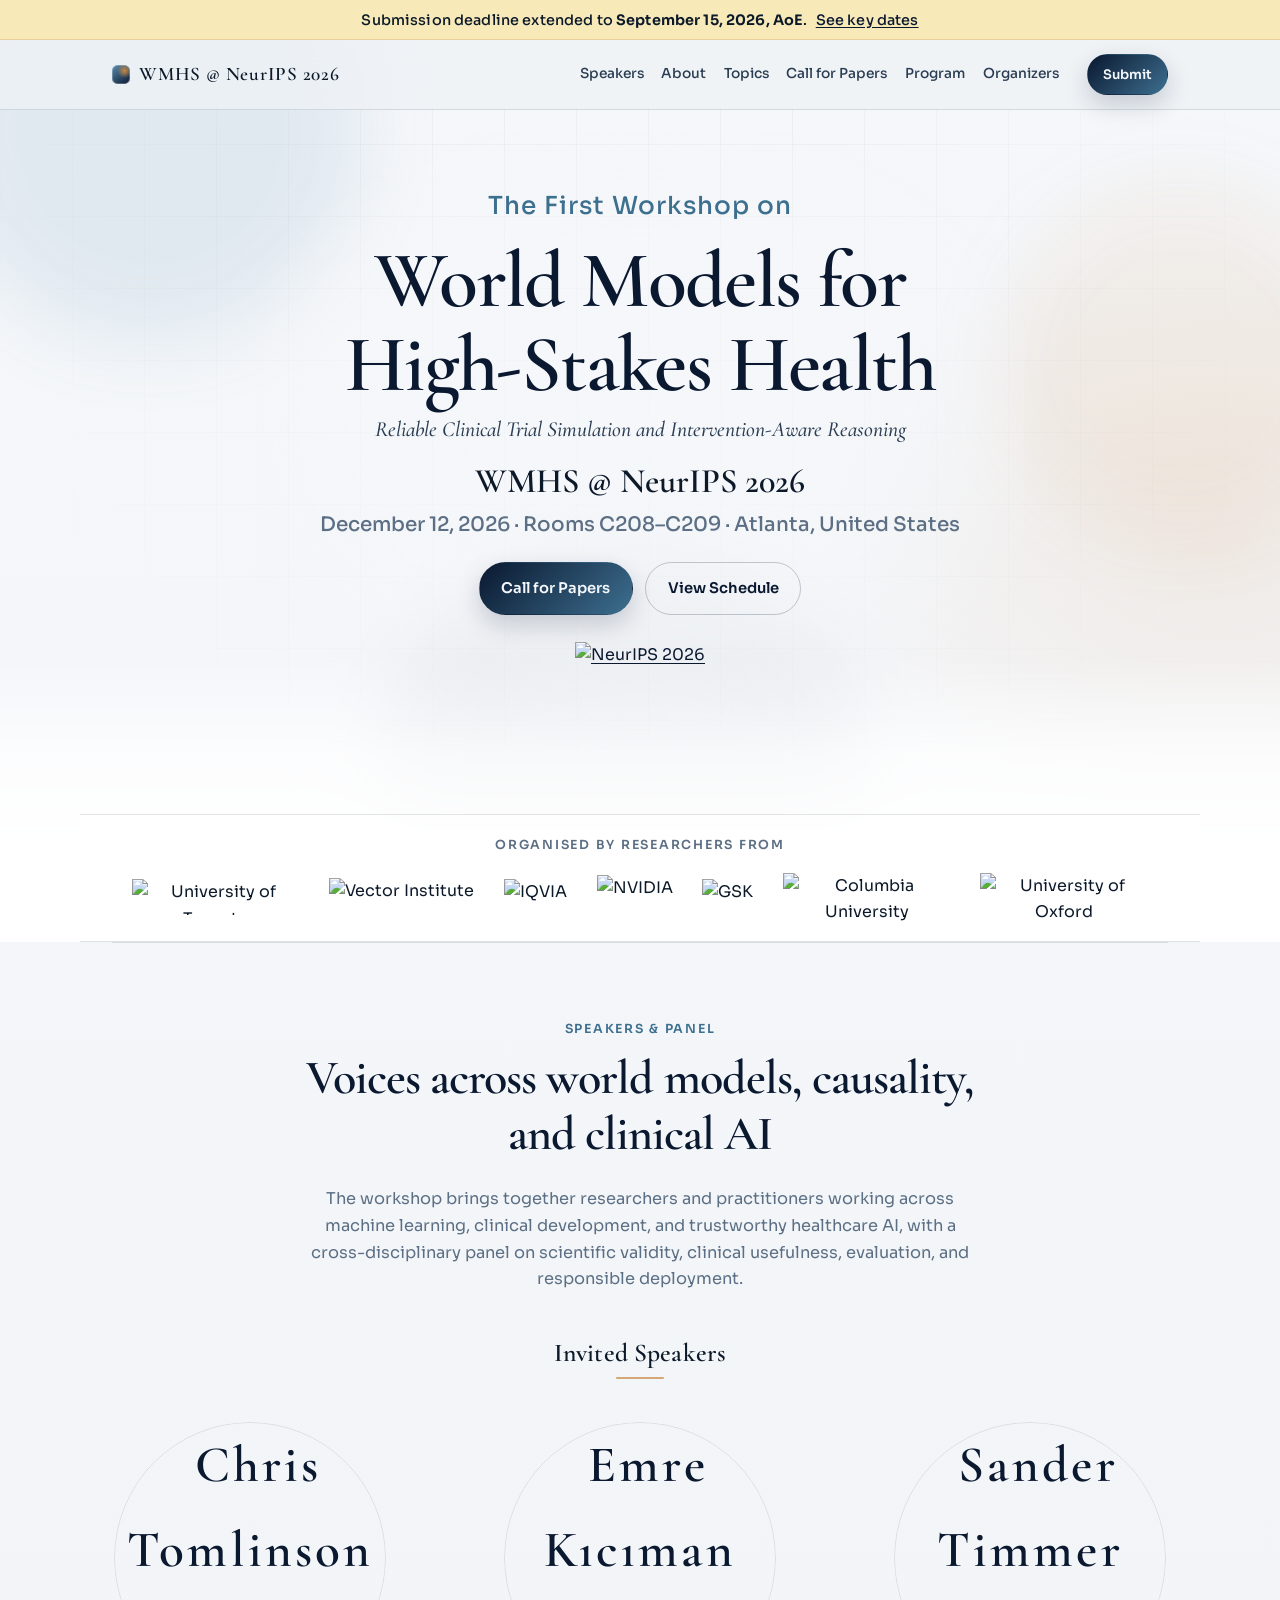
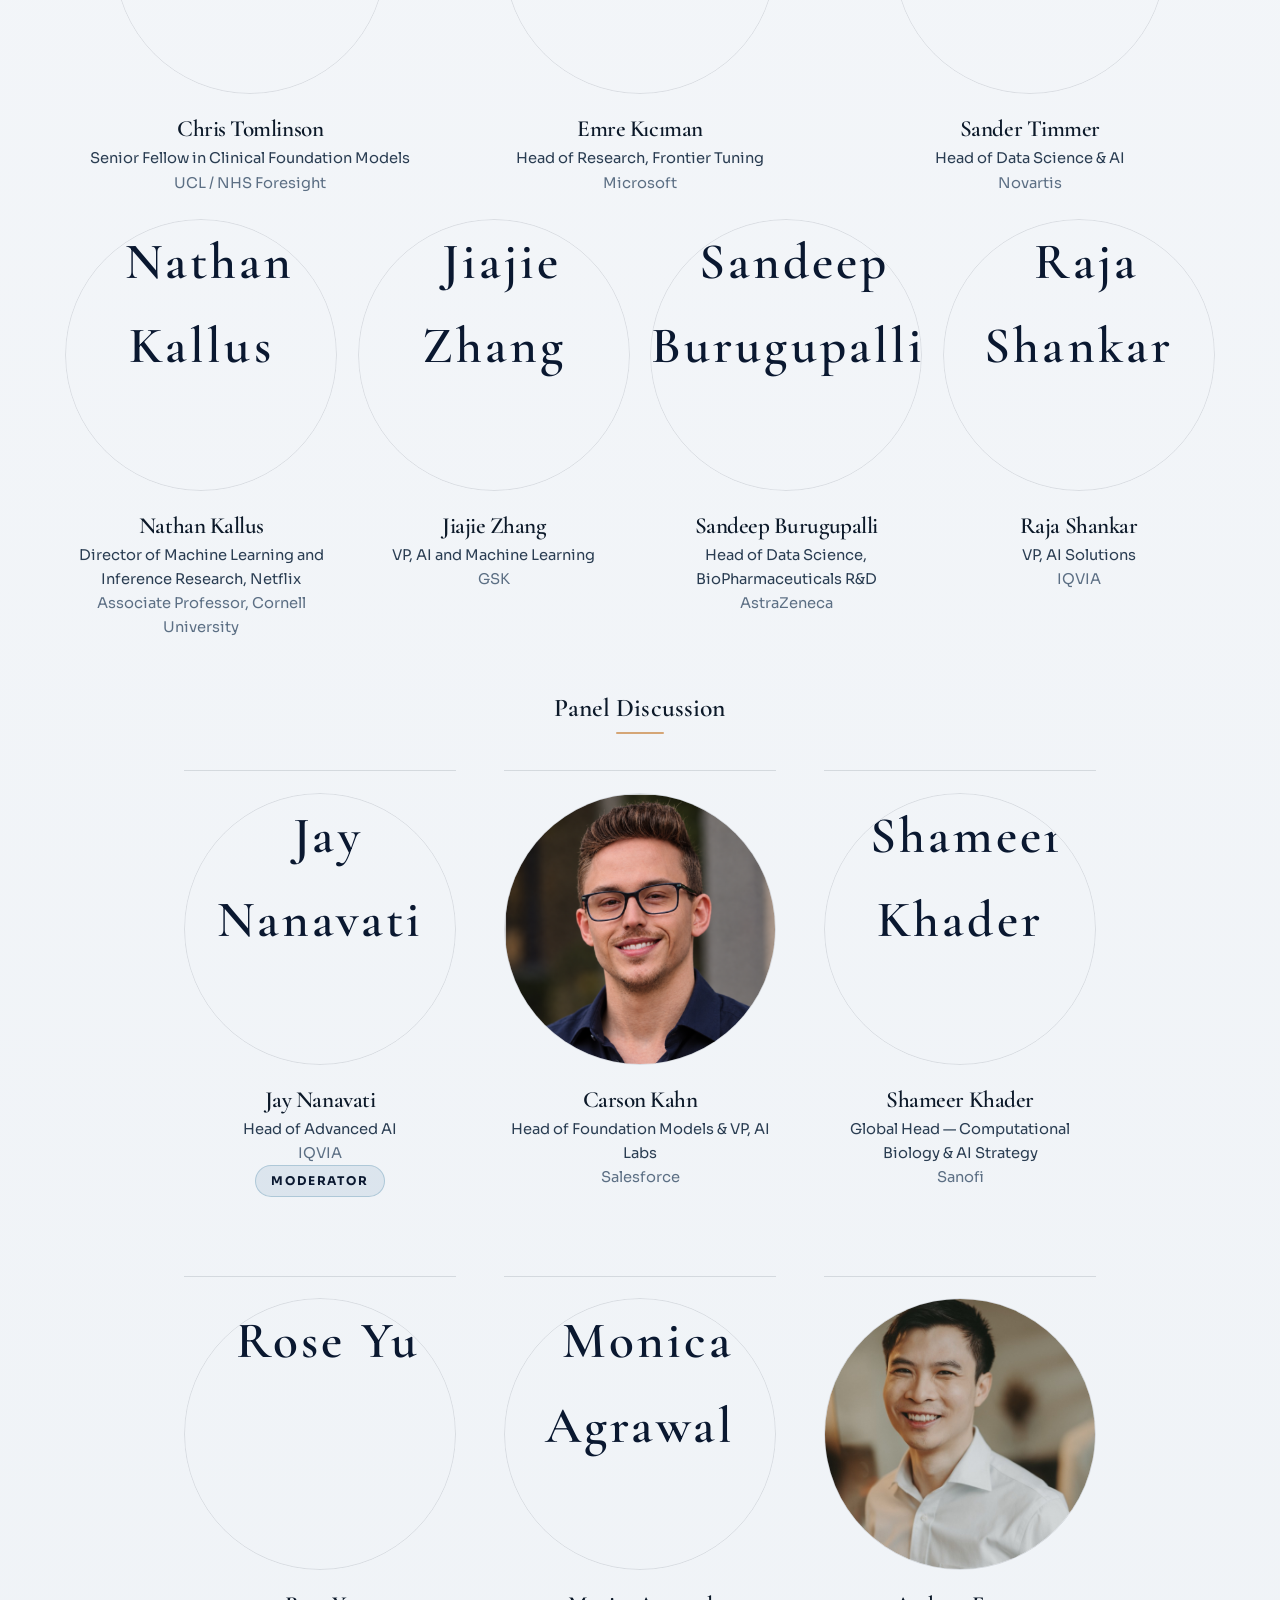
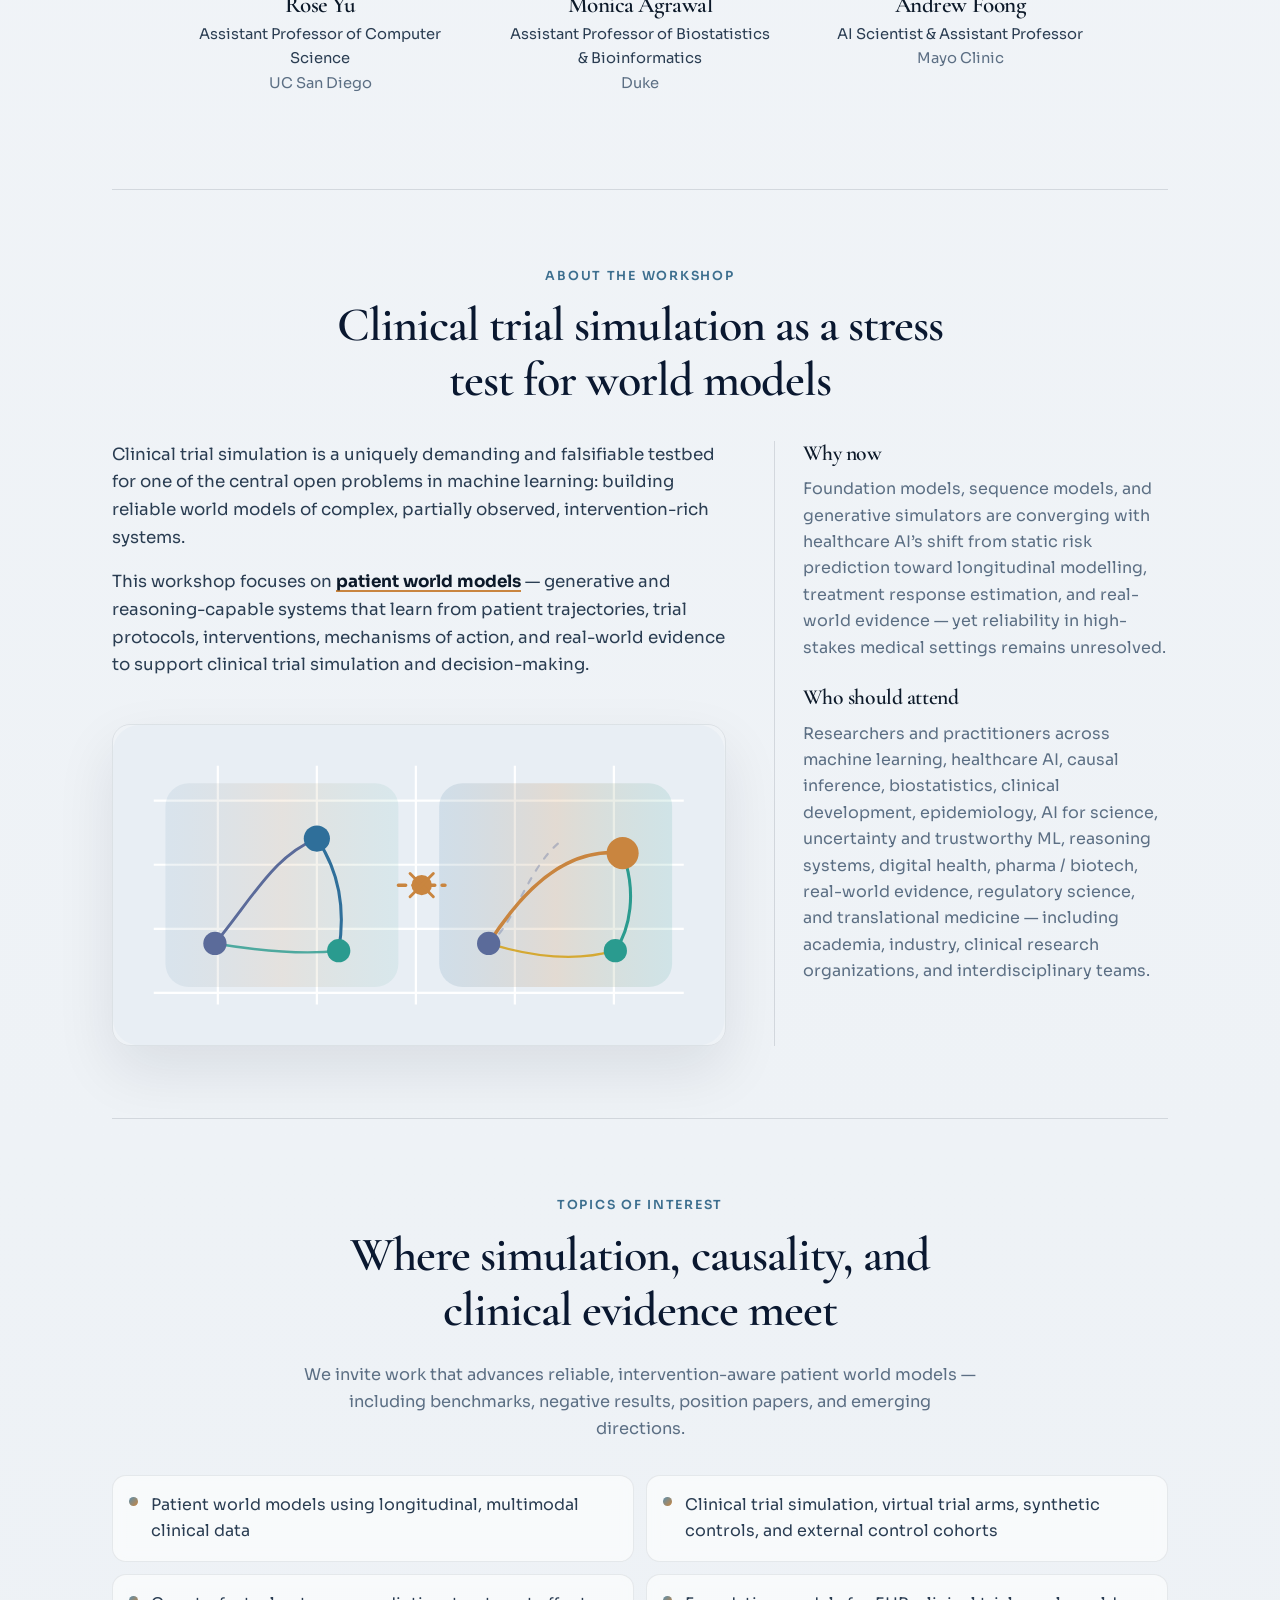
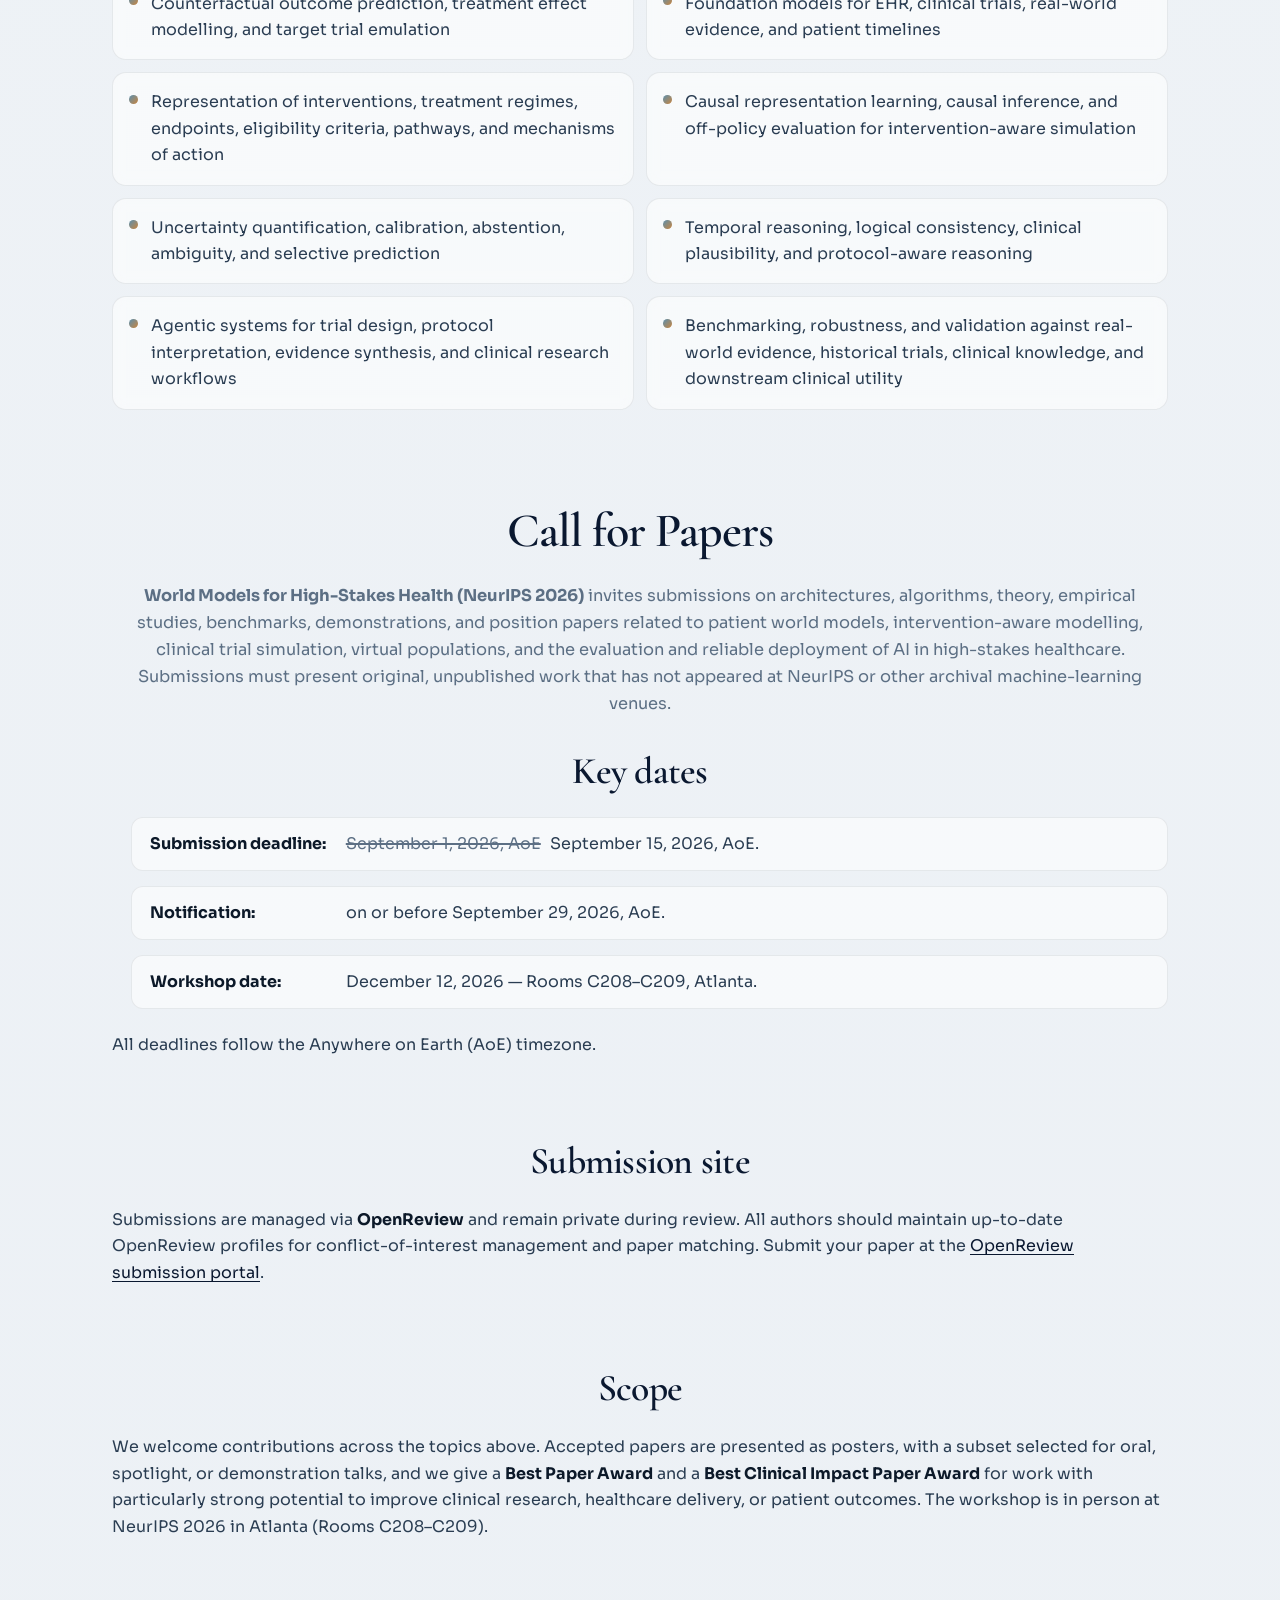
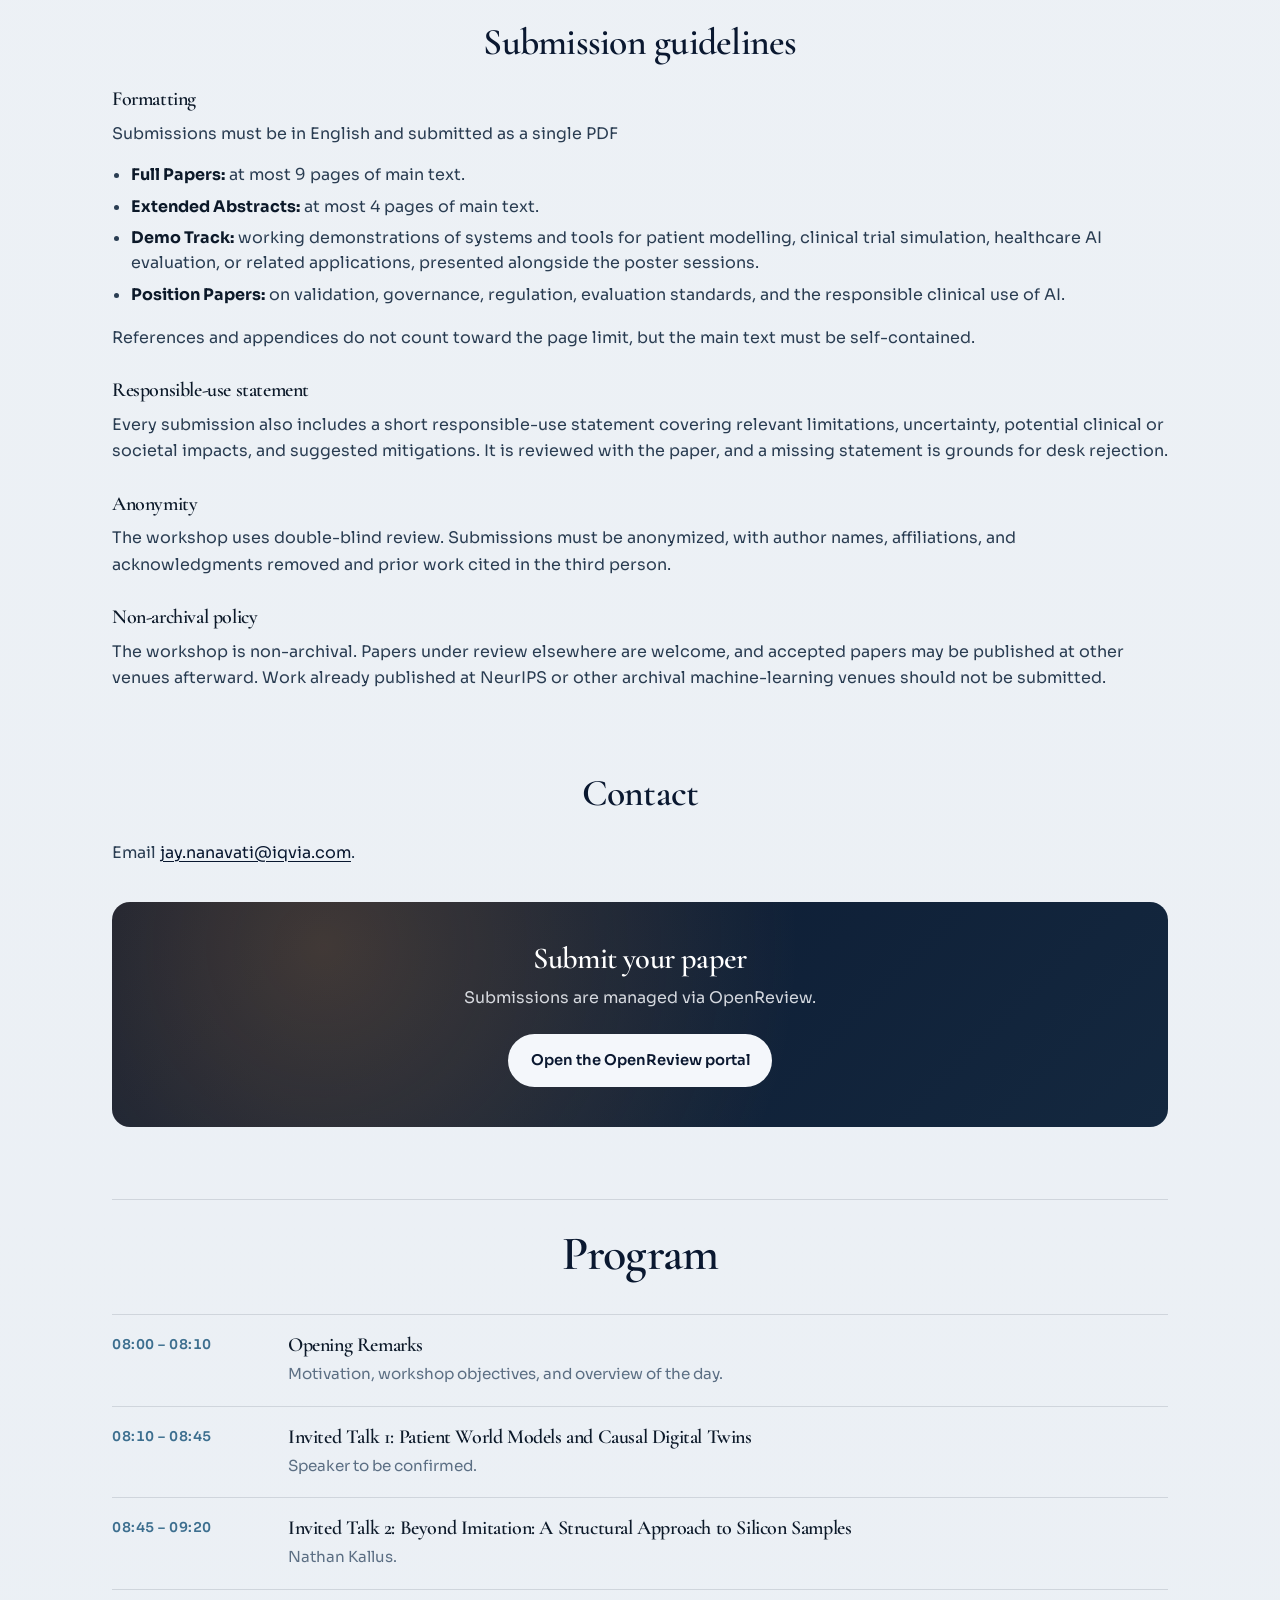
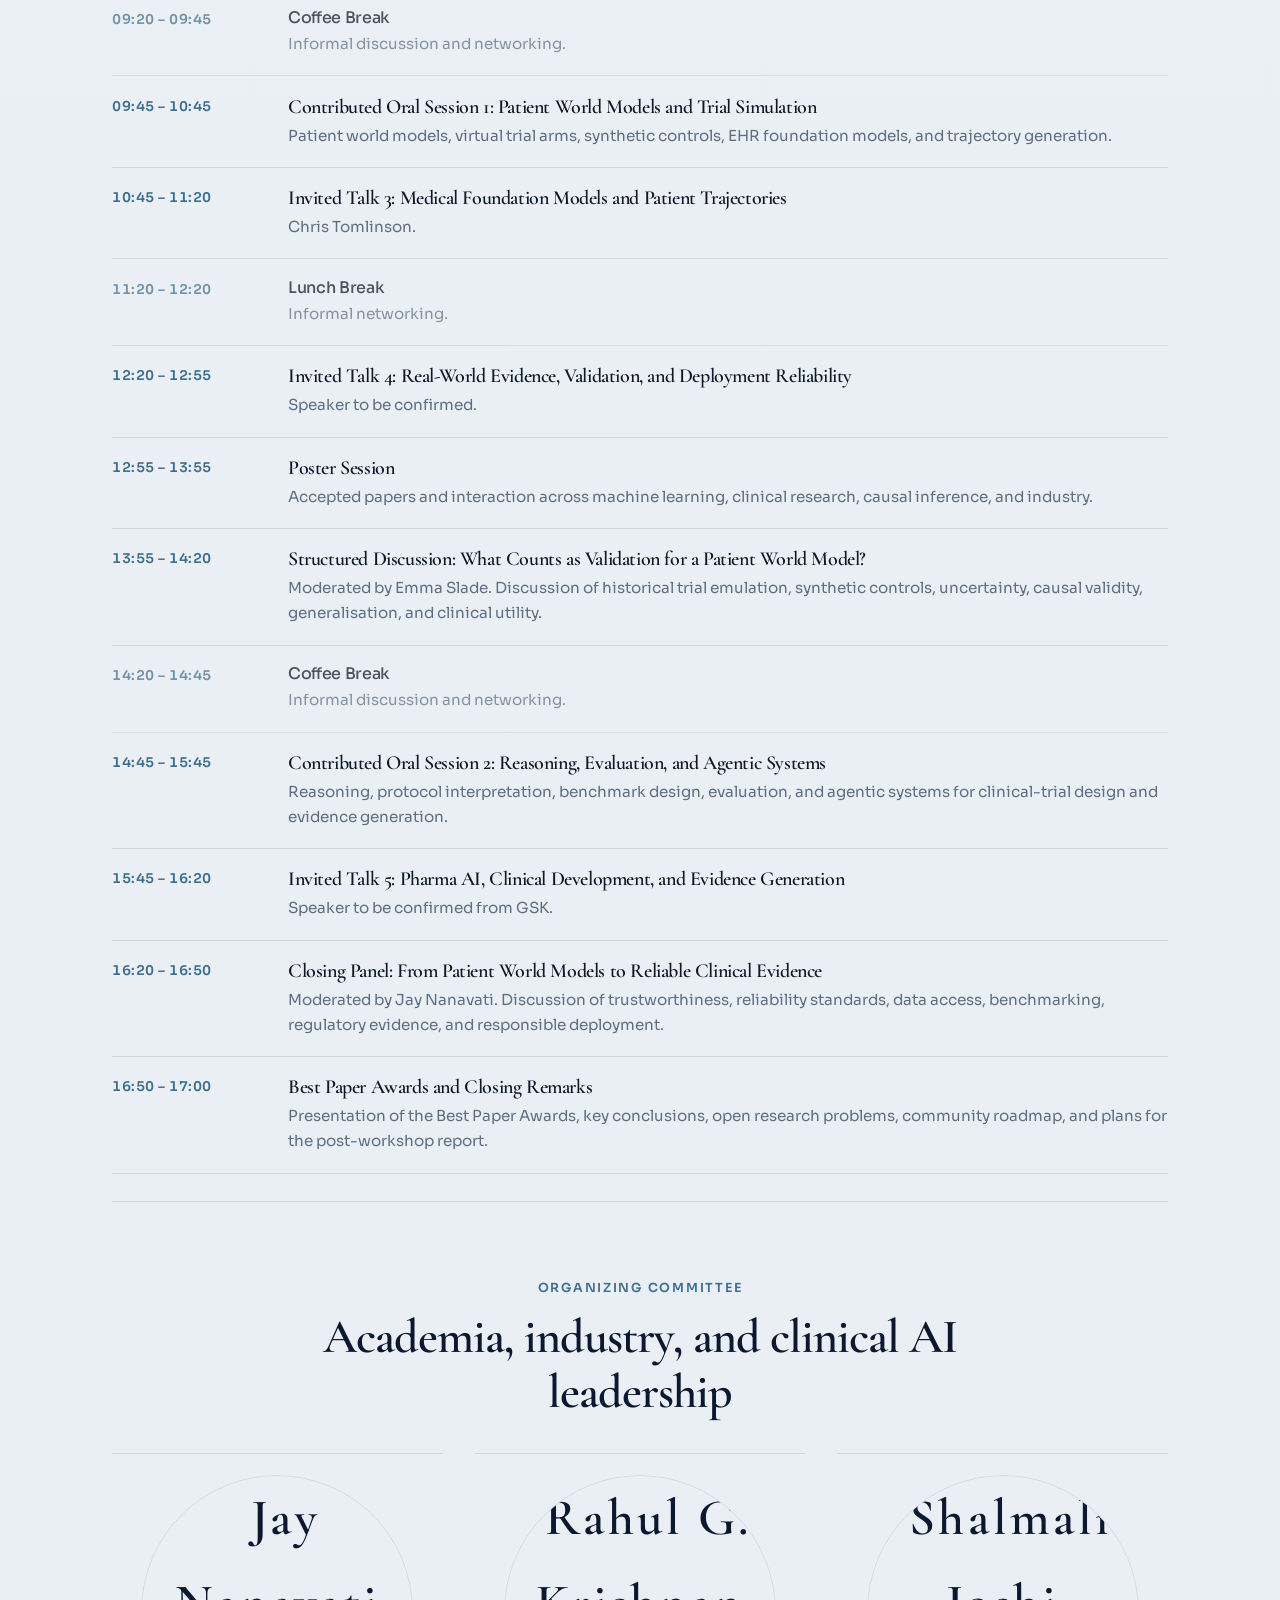
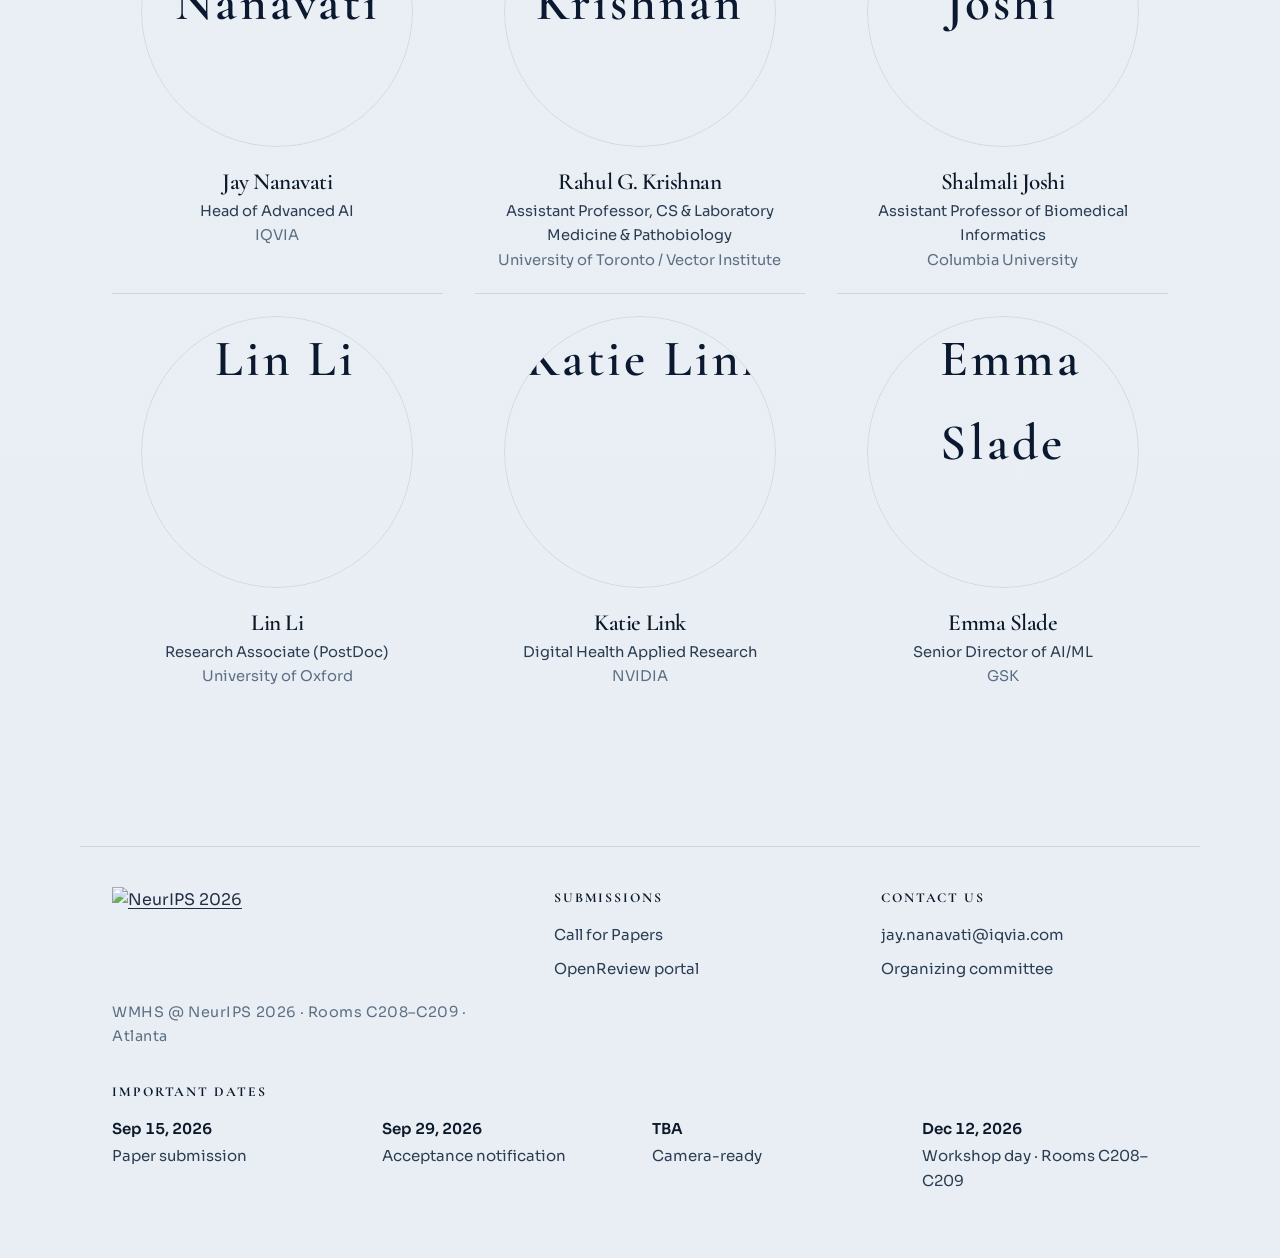
==== commit c5fcd75a: "Update Nathan Kallus's title and invited talk to the wording he requested. Co-authored-by: Cursor <c" ====
--- a/index.html
+++ b/index.html
@@ -211,8 +211,8 @@
                 </span>
               </a>
               <h3>Nathan Kallus</h3>
-              <p class="role">Assistant Professor of Medical AI</p>
-              <p class="affil">Cornell University</p>
+              <p class="role">Director of Machine Learning and Inference Research, Netflix</p>
+              <p class="affil">Associate Professor, Cornell University</p>
             </article>
             <article class="person">
               <a class="avatar-link" href="https://www.linkedin.com/in/zhangjiajie/" target="_blank" rel="noopener noreferrer" aria-label="Jiajie Zhang LinkedIn profile">
@@ -603,7 +603,7 @@
           <div class="sched-row" role="row">
             <time>08:45 – 09:20</time>
             <div>
-              <h3>Invited Talk 2: Causal Inference and Intervention-Aware Trial Simulation</h3>
+              <h3>Invited Talk 2: Beyond Imitation: A Structural Approach to Silicon Samples</h3>
               <p>Nathan Kallus.</p>
             </div>
           </div>
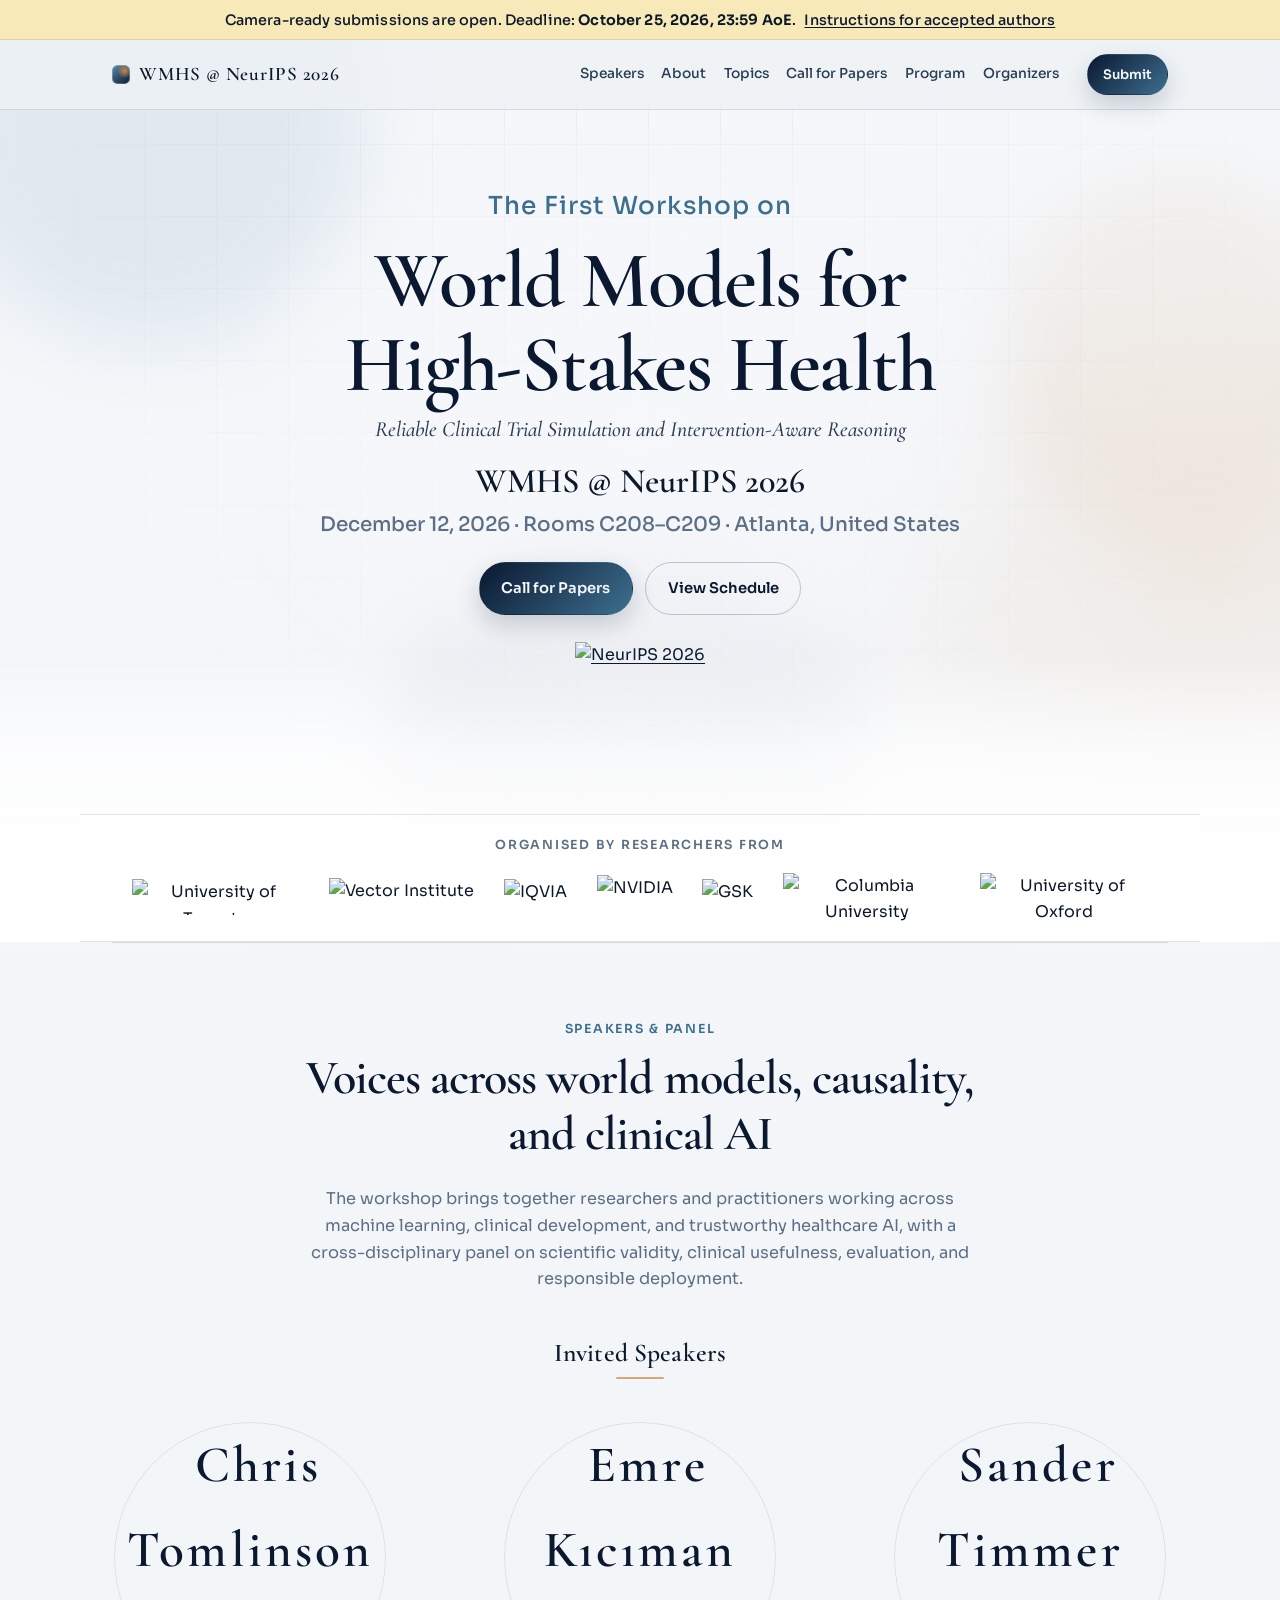
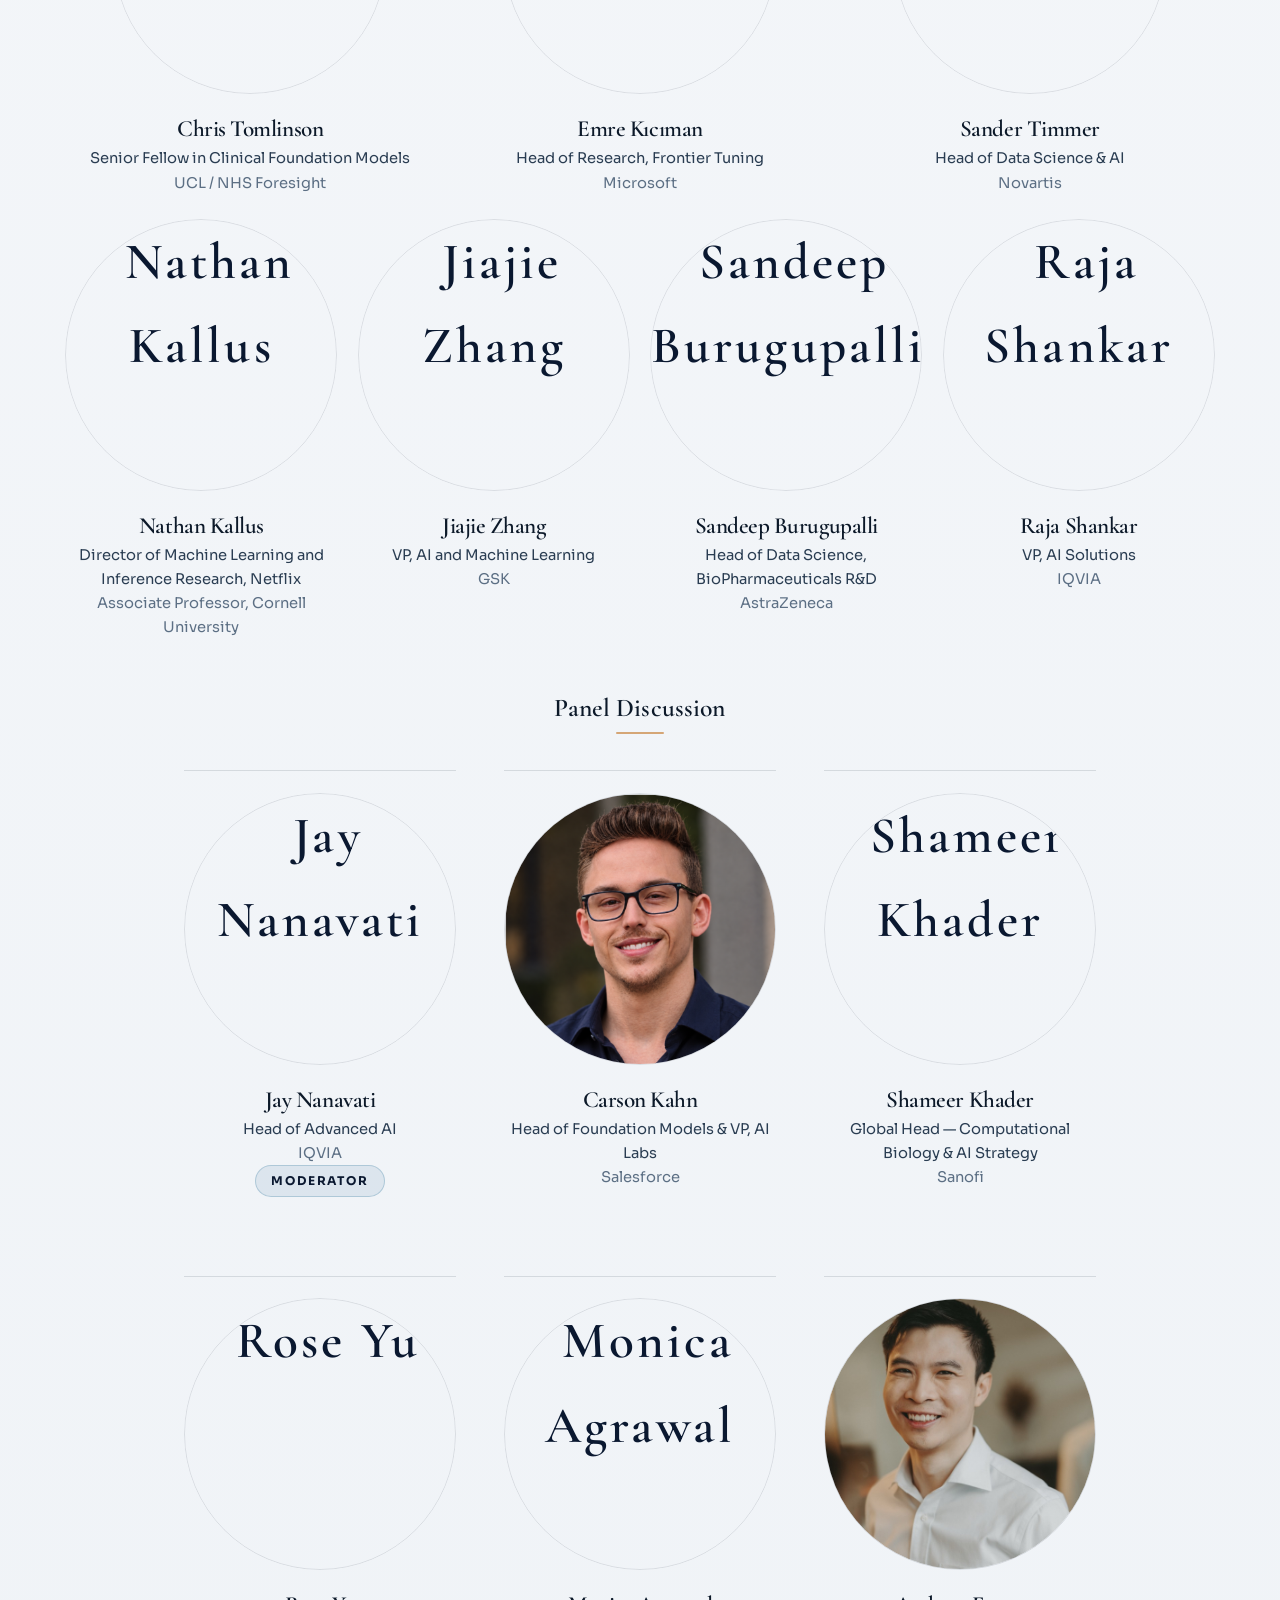
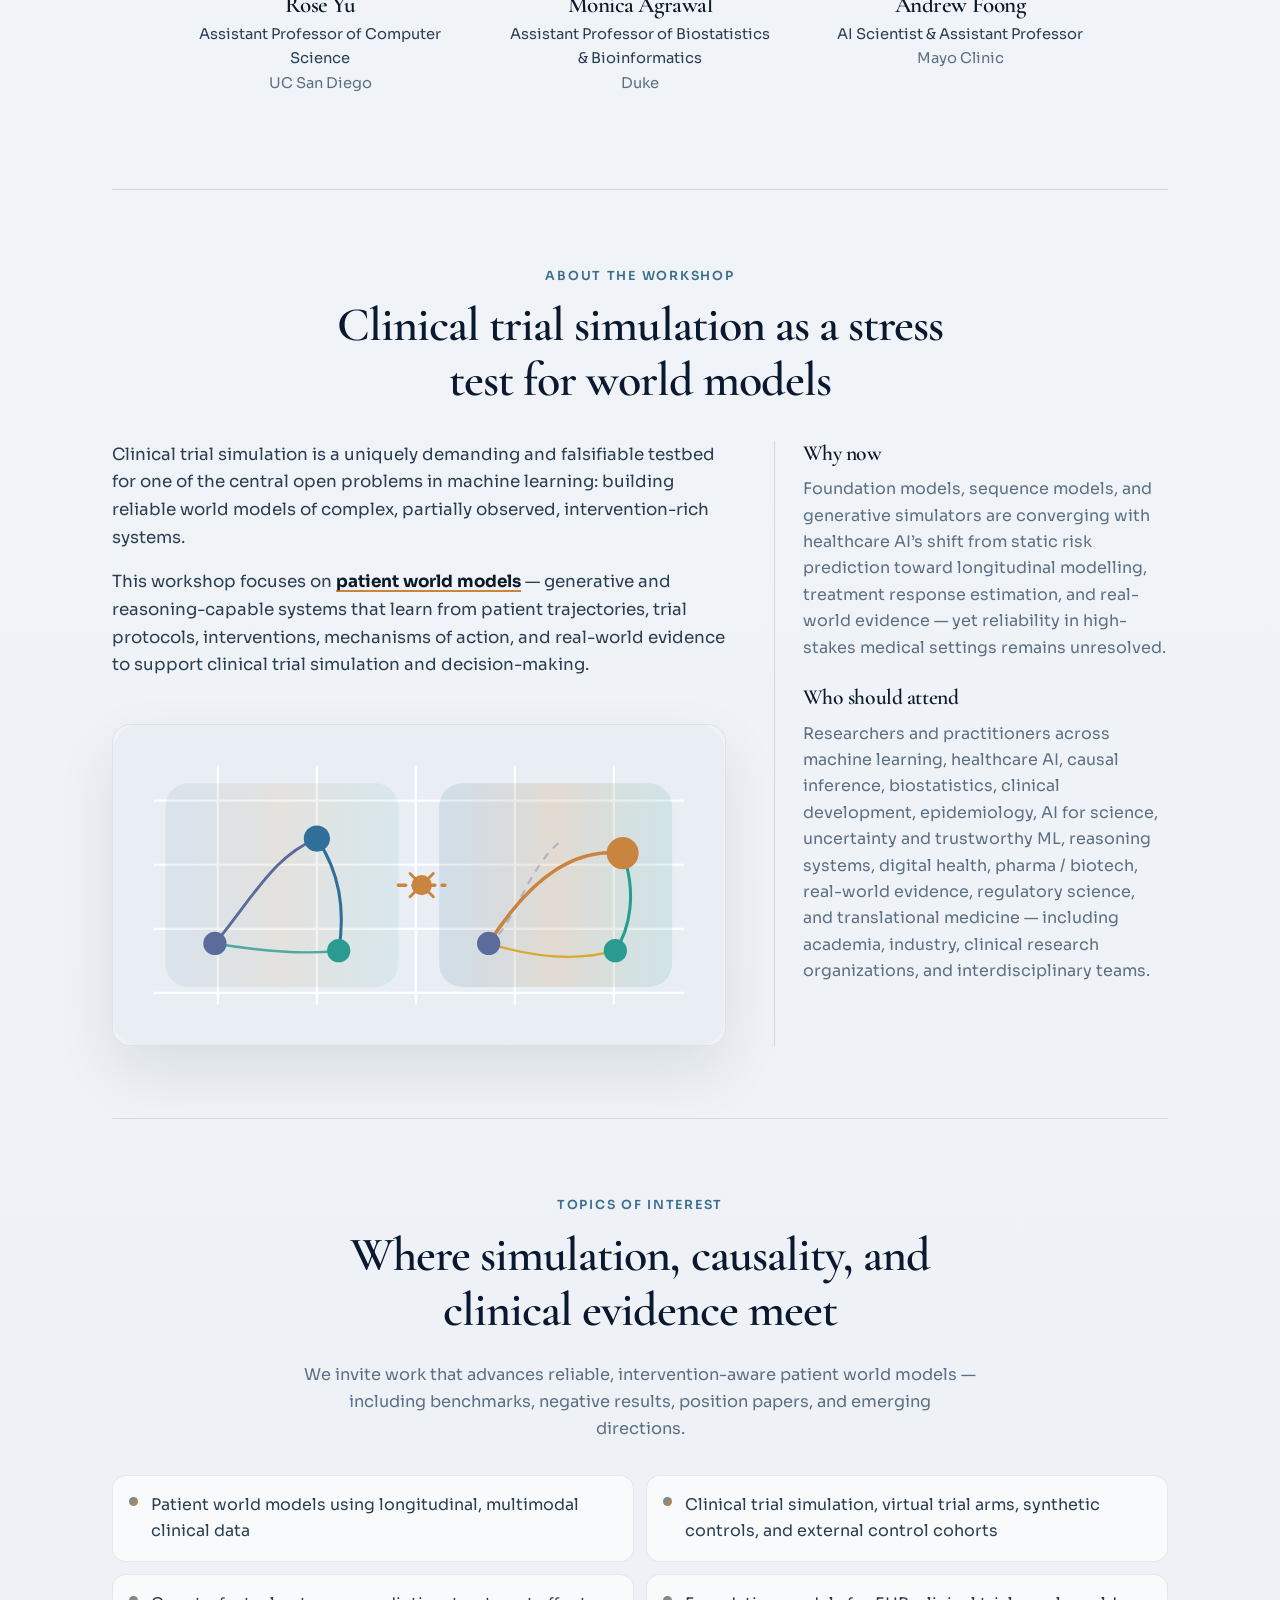
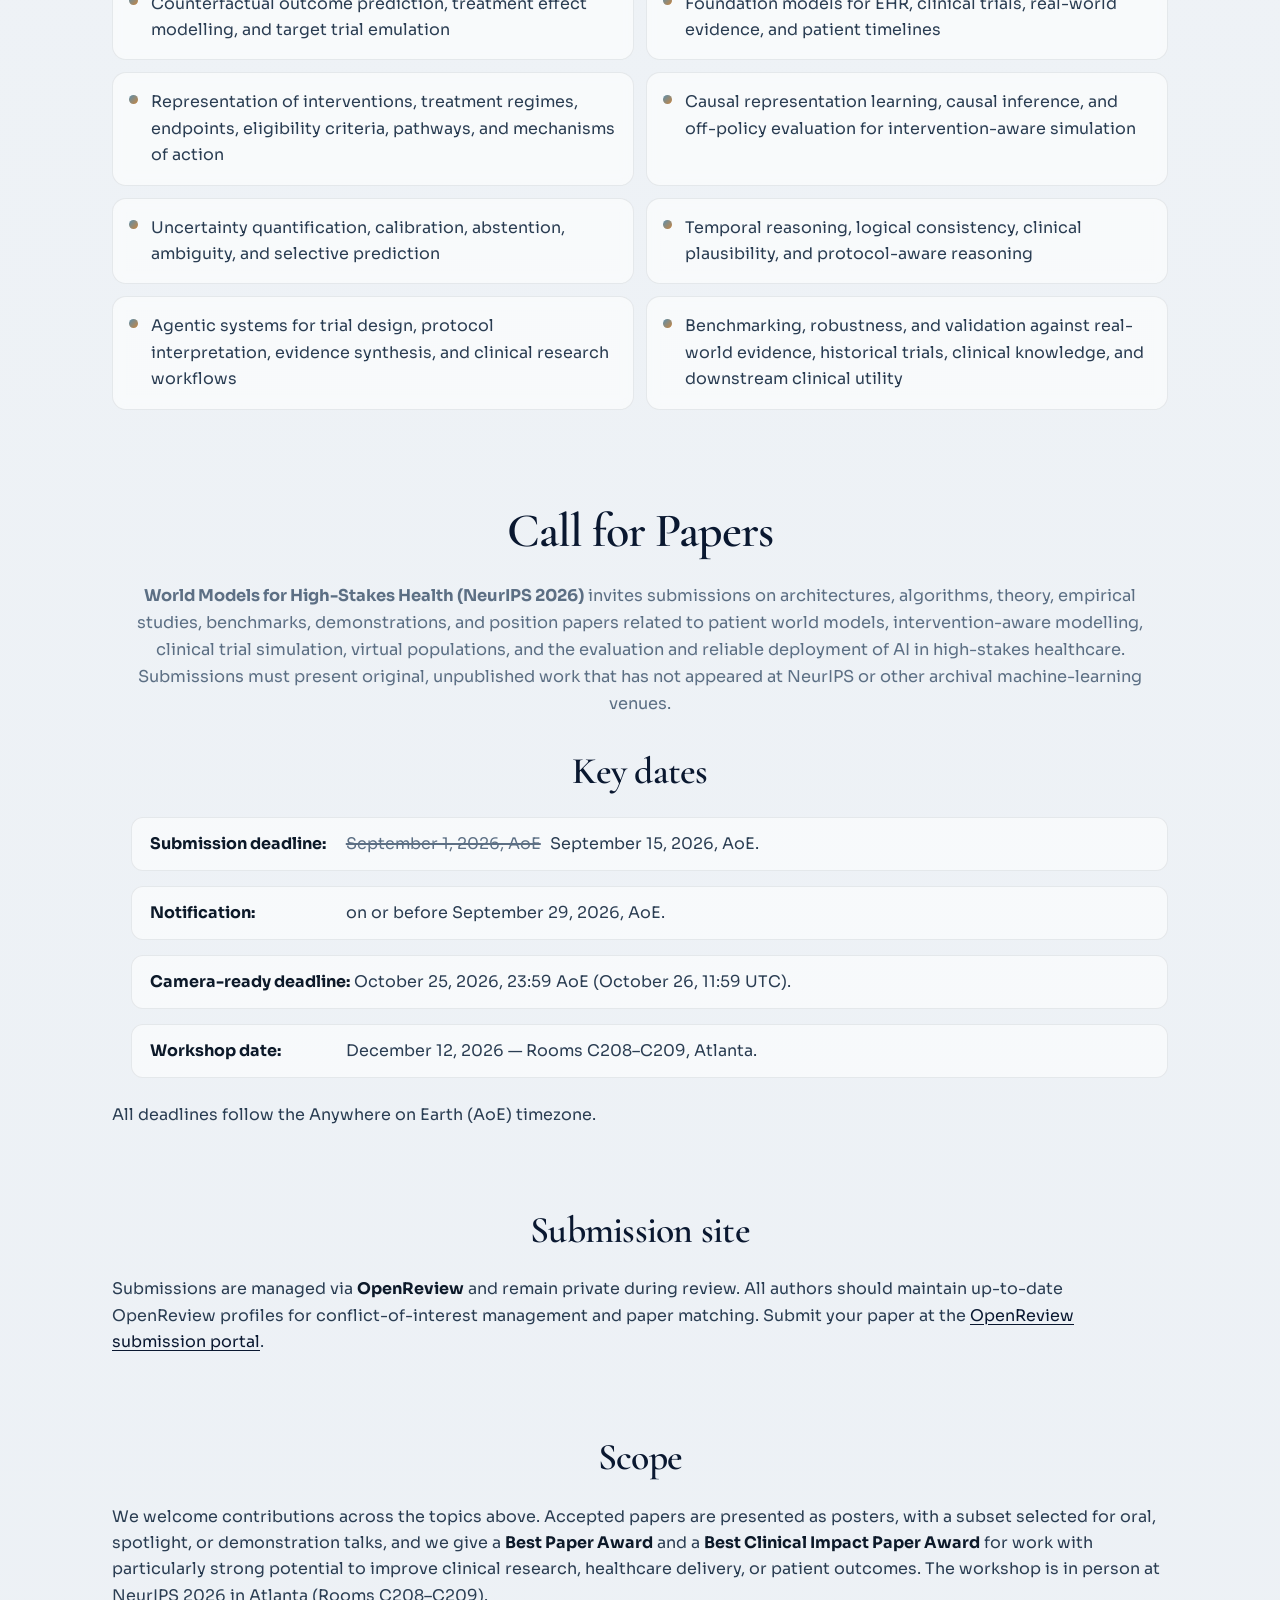
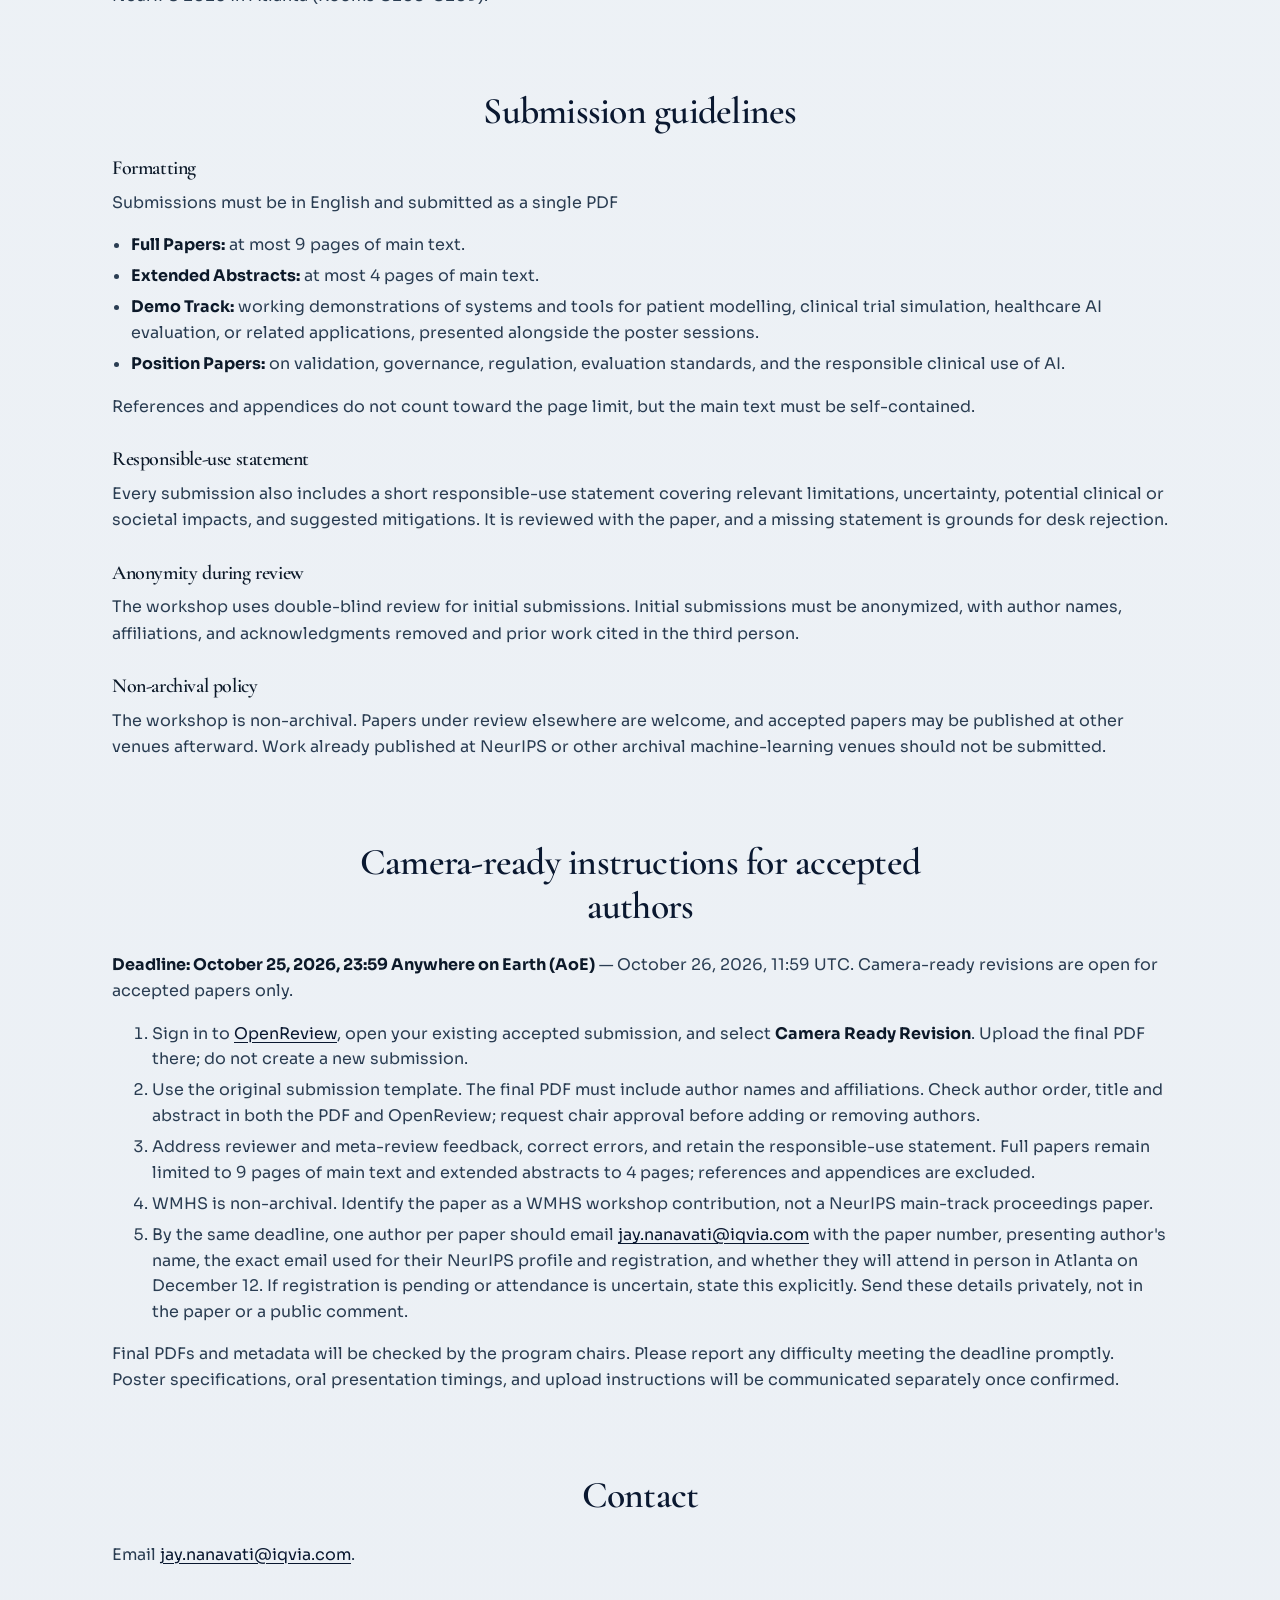
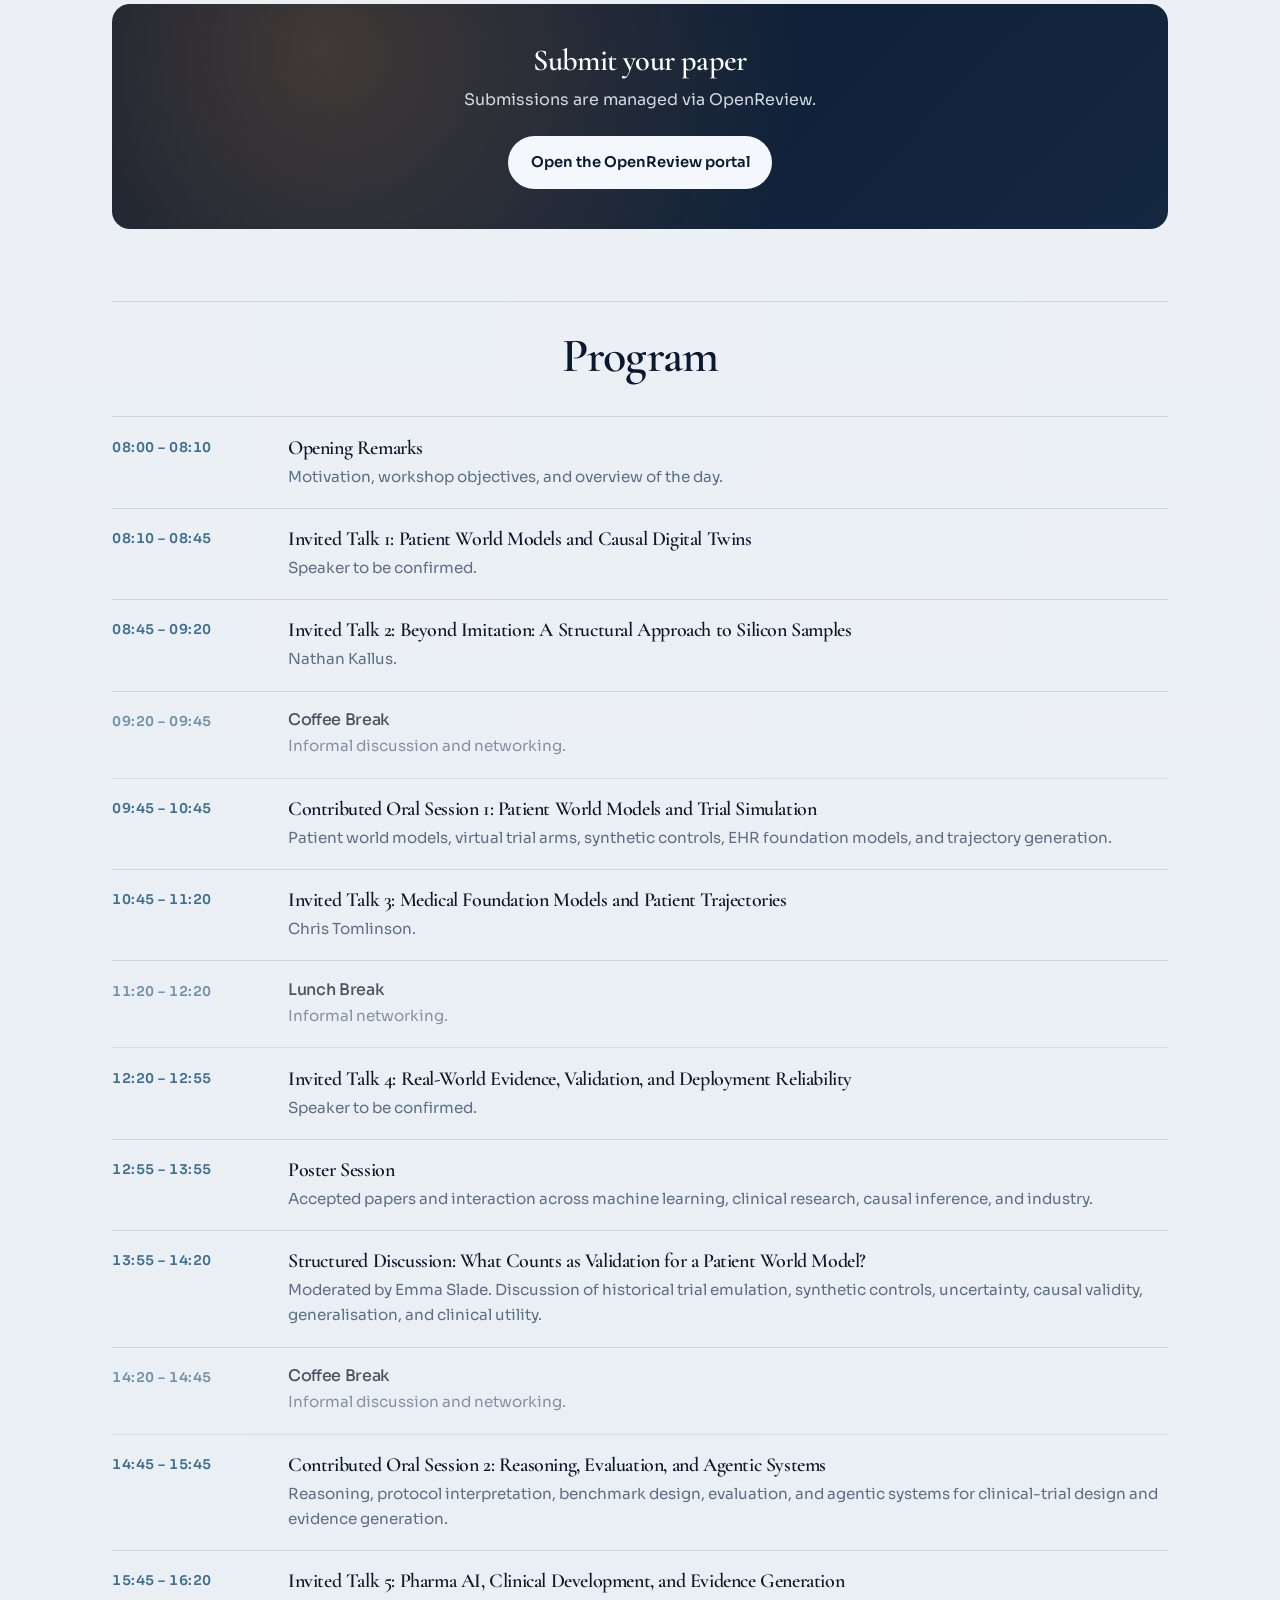
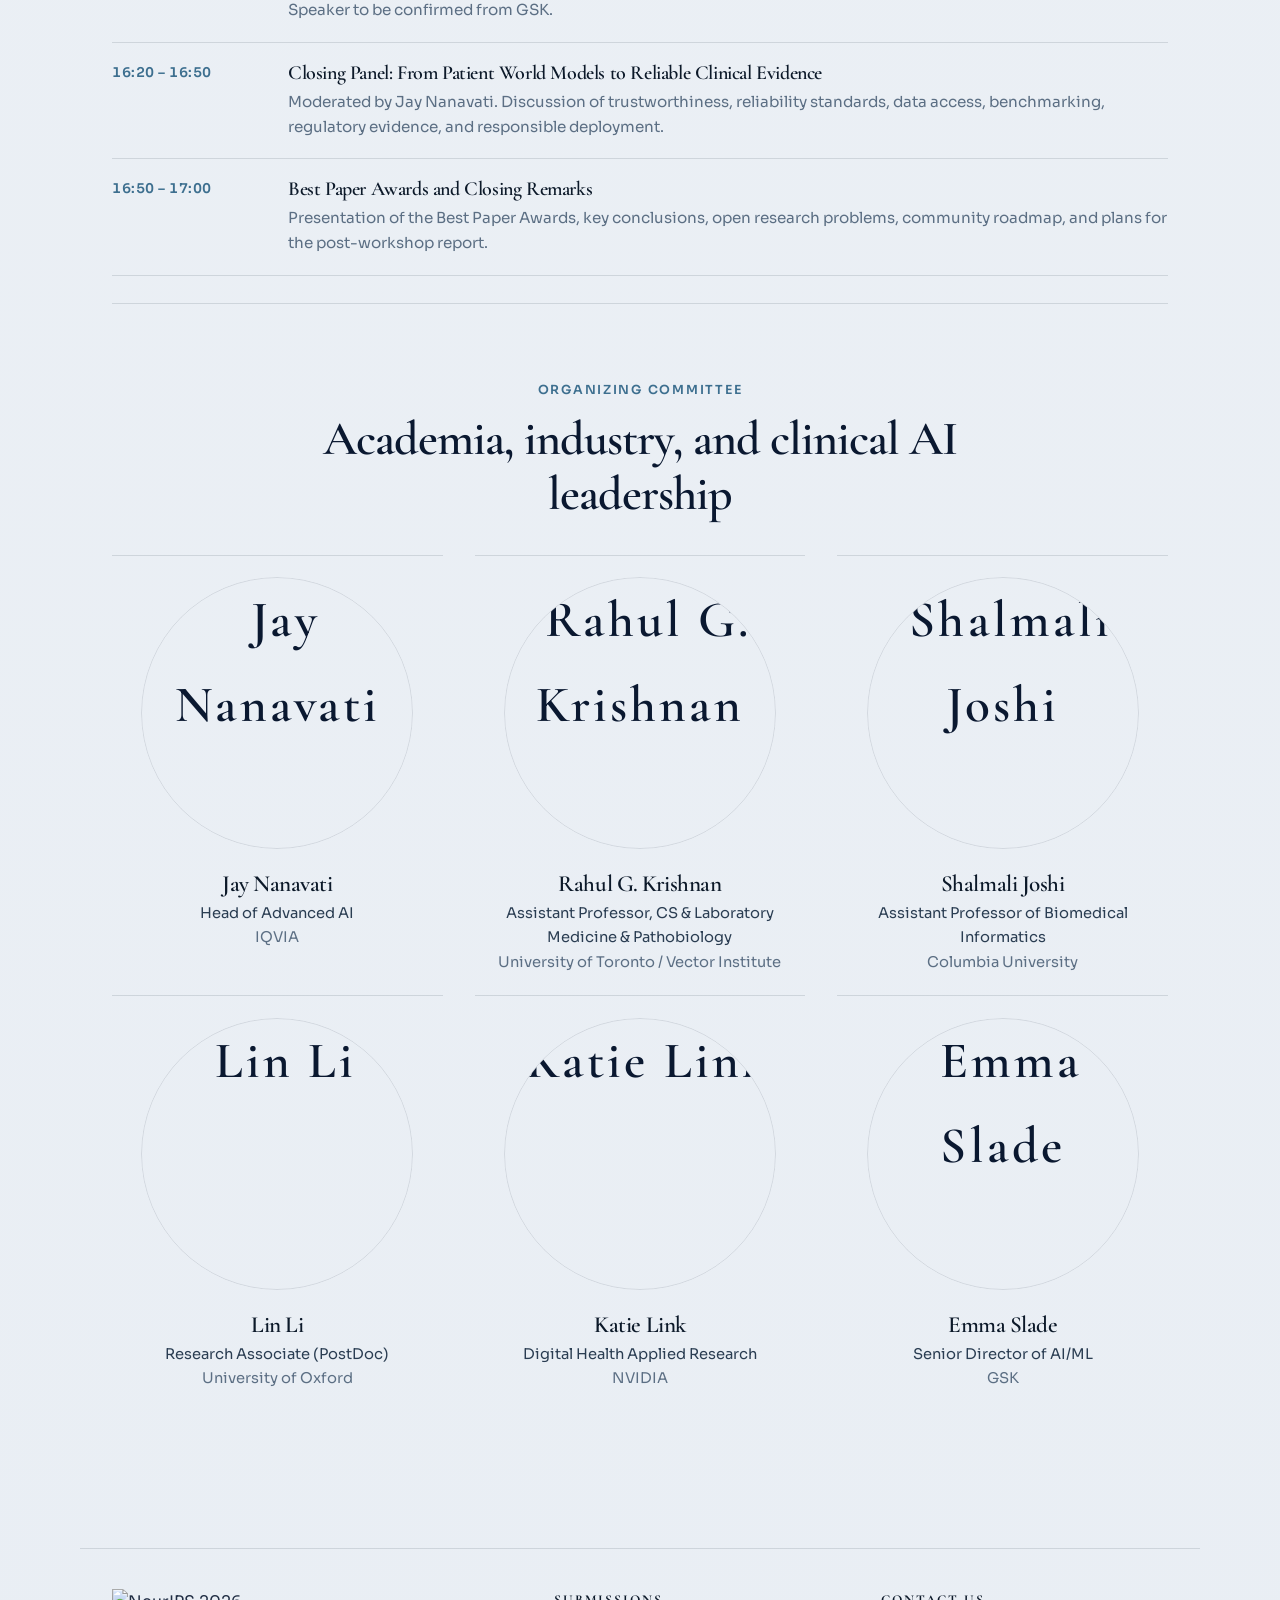
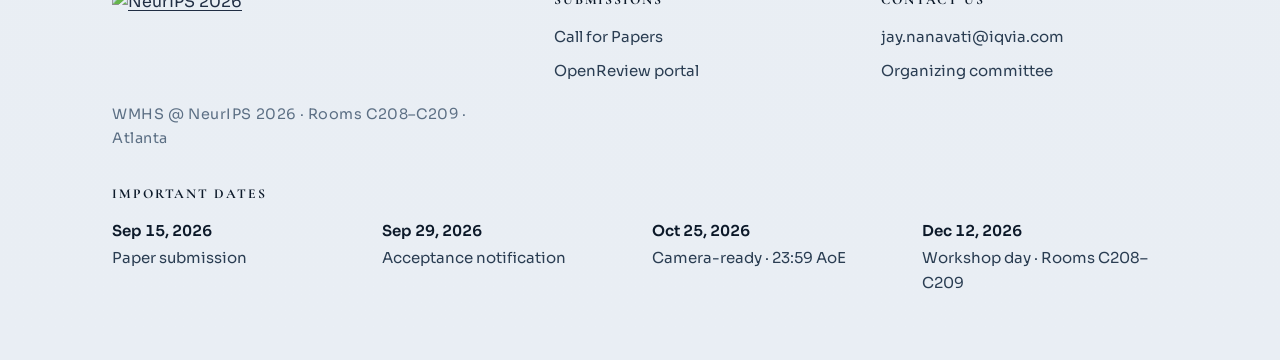
==== commit 6ff9daa6: "Open camera-ready revisions and publish October 25 deadline and author instructions" ====
--- a/index.html
+++ b/index.html
@@ -61,9 +61,9 @@
     <div class="site-chrome">
       <div class="deadline-banner" role="status">
         <p>
-          Submission deadline extended to
-          <strong>September 15, 2026, AoE</strong>.
-          <a href="#dates">See key dates</a>
+          Camera-ready submissions are open. Deadline:
+          <strong>October 25, 2026, 23:59 AoE</strong>.
+          <a href="#camera-ready">Instructions for accepted authors</a>
         </p>
       </div>
 
@@ -471,6 +471,7 @@
             <ul class="cfp-key-dates">
               <li><strong>Submission deadline:</strong> <s>September 1, 2026, AoE</s> September 15, 2026, AoE.</li>
               <li><strong>Notification:</strong> on or before September 29, 2026, AoE.</li>
+              <li><strong>Camera-ready deadline:</strong> October 25, 2026, 23:59 AoE (October 26, 11:59 UTC).</li>
               <li><strong>Workshop date:</strong> December 12, 2026 — Rooms C208–C209, Atlanta.</li>
             </ul>
             <p>All deadlines follow the Anywhere on Earth (AoE) timezone.</p>
@@ -542,9 +543,9 @@
               grounds for desk rejection.
             </p>
 
-            <h3>Anonymity</h3>
-            <p>
-              The workshop uses double-blind review. Submissions must be anonymized, with
+            <h3>Anonymity during review</h3>
+            <p>
+              The workshop uses double-blind review for initial submissions. Initial submissions must be anonymized, with
               author names, affiliations, and acknowledgments removed and prior work cited in
               the third person.
             </p>
@@ -556,6 +557,21 @@
               published at NeurIPS or other archival machine-learning venues should not be
               submitted.
             </p>
+          </div>
+        </div>
+
+        <div class="cfp-subsection" id="camera-ready">
+          <div class="section-head"><h2>Camera-ready instructions for accepted authors</h2></div>
+          <div class="cfp-prose">
+            <p><strong>Deadline: October 25, 2026, 23:59 Anywhere on Earth (AoE)</strong> — October 26, 2026, 11:59 UTC. Camera-ready revisions are open for accepted papers only.</p>
+            <ol>
+              <li>Sign in to <a href="https://openreview.net/group?id=NeurIPS.cc/2026/Workshop/WMHS" target="_blank" rel="noopener noreferrer">OpenReview</a>, open your existing accepted submission, and select <strong>Camera Ready Revision</strong>. Upload the final PDF there; do not create a new submission.</li>
+              <li>Use the original submission template. The final PDF must include author names and affiliations. Check author order, title and abstract in both the PDF and OpenReview; request chair approval before adding or removing authors.</li>
+              <li>Address reviewer and meta-review feedback, correct errors, and retain the responsible-use statement. Full papers remain limited to 9 pages of main text and extended abstracts to 4 pages; references and appendices are excluded.</li>
+              <li>WMHS is non-archival. Identify the paper as a WMHS workshop contribution, not a NeurIPS main-track proceedings paper.</li>
+              <li>By the same deadline, one author per paper should email <a href="mailto:jay.nanavati@iqvia.com">jay.nanavati@iqvia.com</a> with the paper number, presenting author's name, the exact email used for their NeurIPS profile and registration, and whether they will attend in person in Atlanta on December 12. If registration is pending or attendance is uncertain, state this explicitly. Send these details privately, not in the paper or a public comment.</li>
+            </ol>
+            <p>Final PDFs and metadata will be checked by the program chairs. Please report any difficulty meeting the deadline promptly. Poster specifications, oral presentation timings, and upload instructions will be communicated separately once confirmed.</p>
           </div>
         </div>
 
@@ -812,8 +828,8 @@
             <span>Acceptance notification</span>
           </li>
           <li>
-            <span class="footer-date">TBA</span>
-            <span>Camera-ready</span>
+            <span class="footer-date">Oct 25, 2026</span>
+            <span>Camera-ready · 23:59 AoE</span>
           </li>
           <li>
             <span class="footer-date">Dec 12, 2026</span>
@@ -838,3 +854,4 @@
     <script src="script.js"></script>
   </body>
 </html>
+
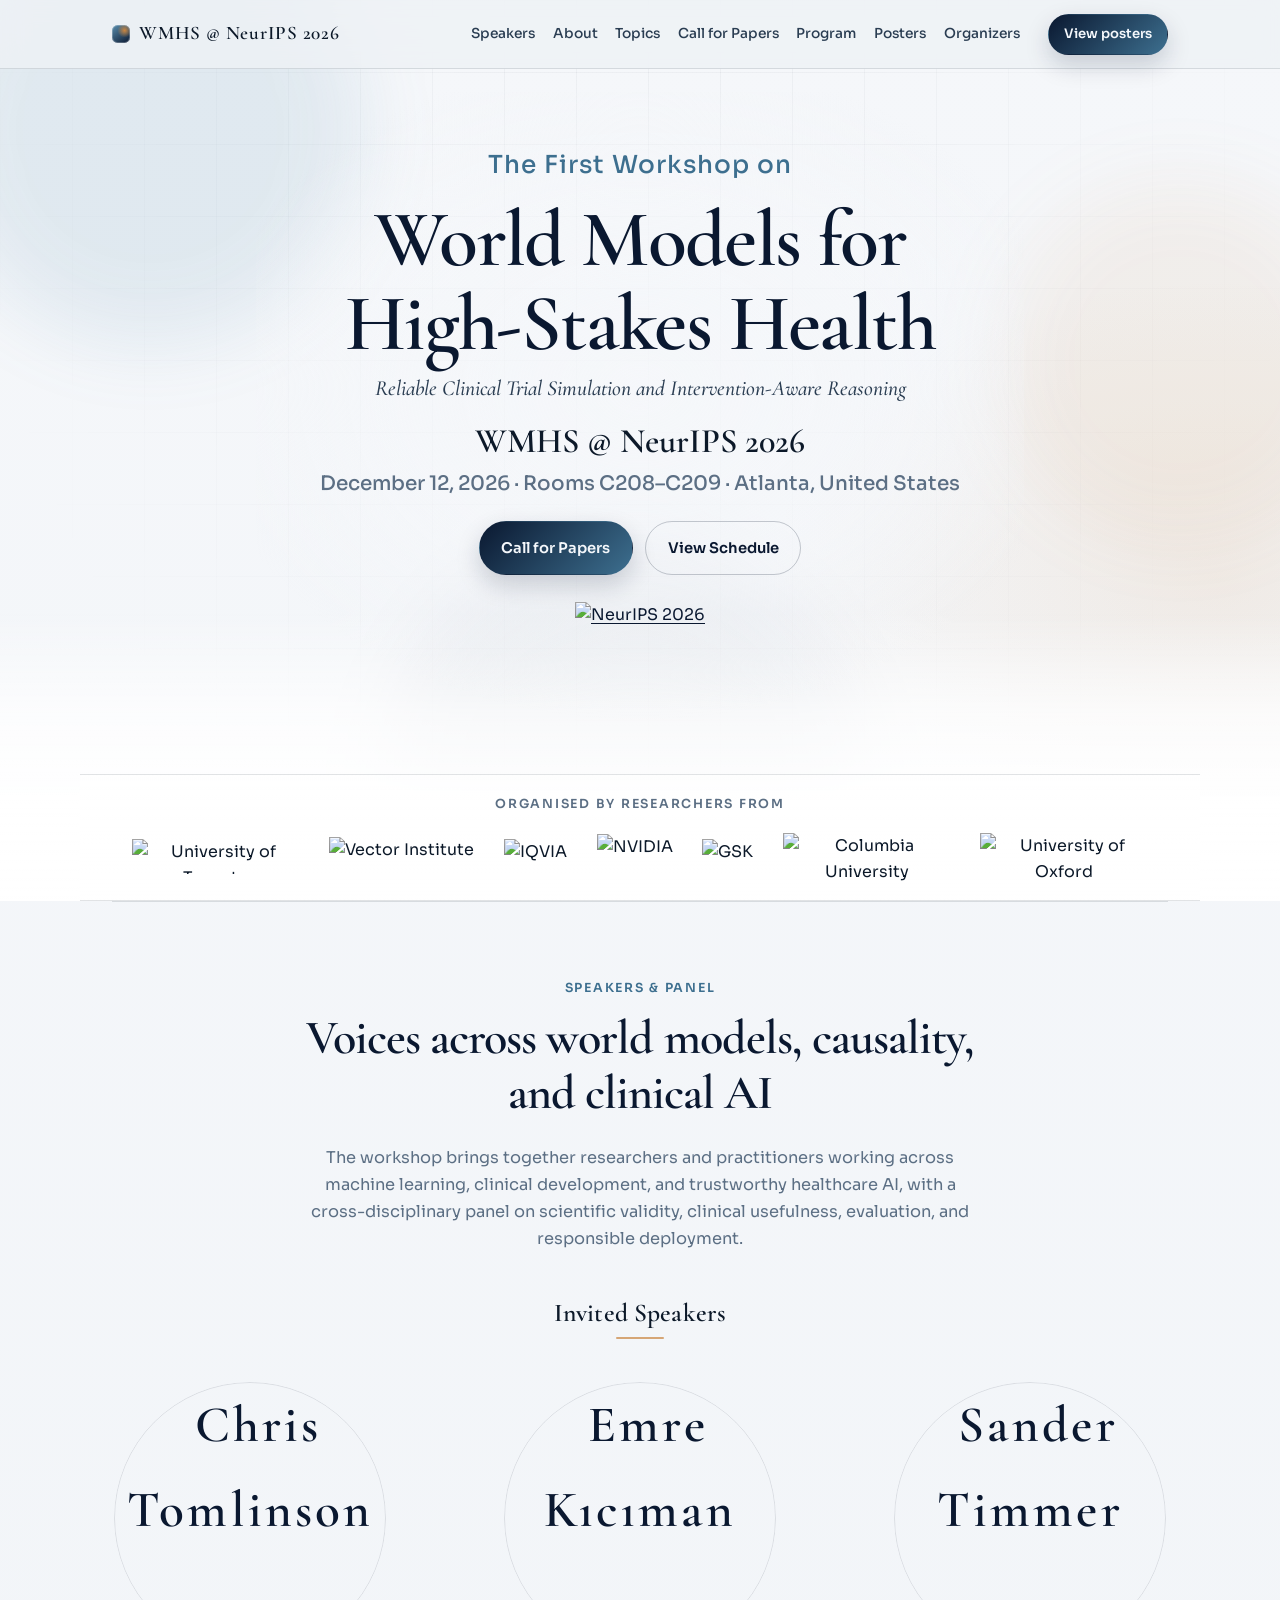
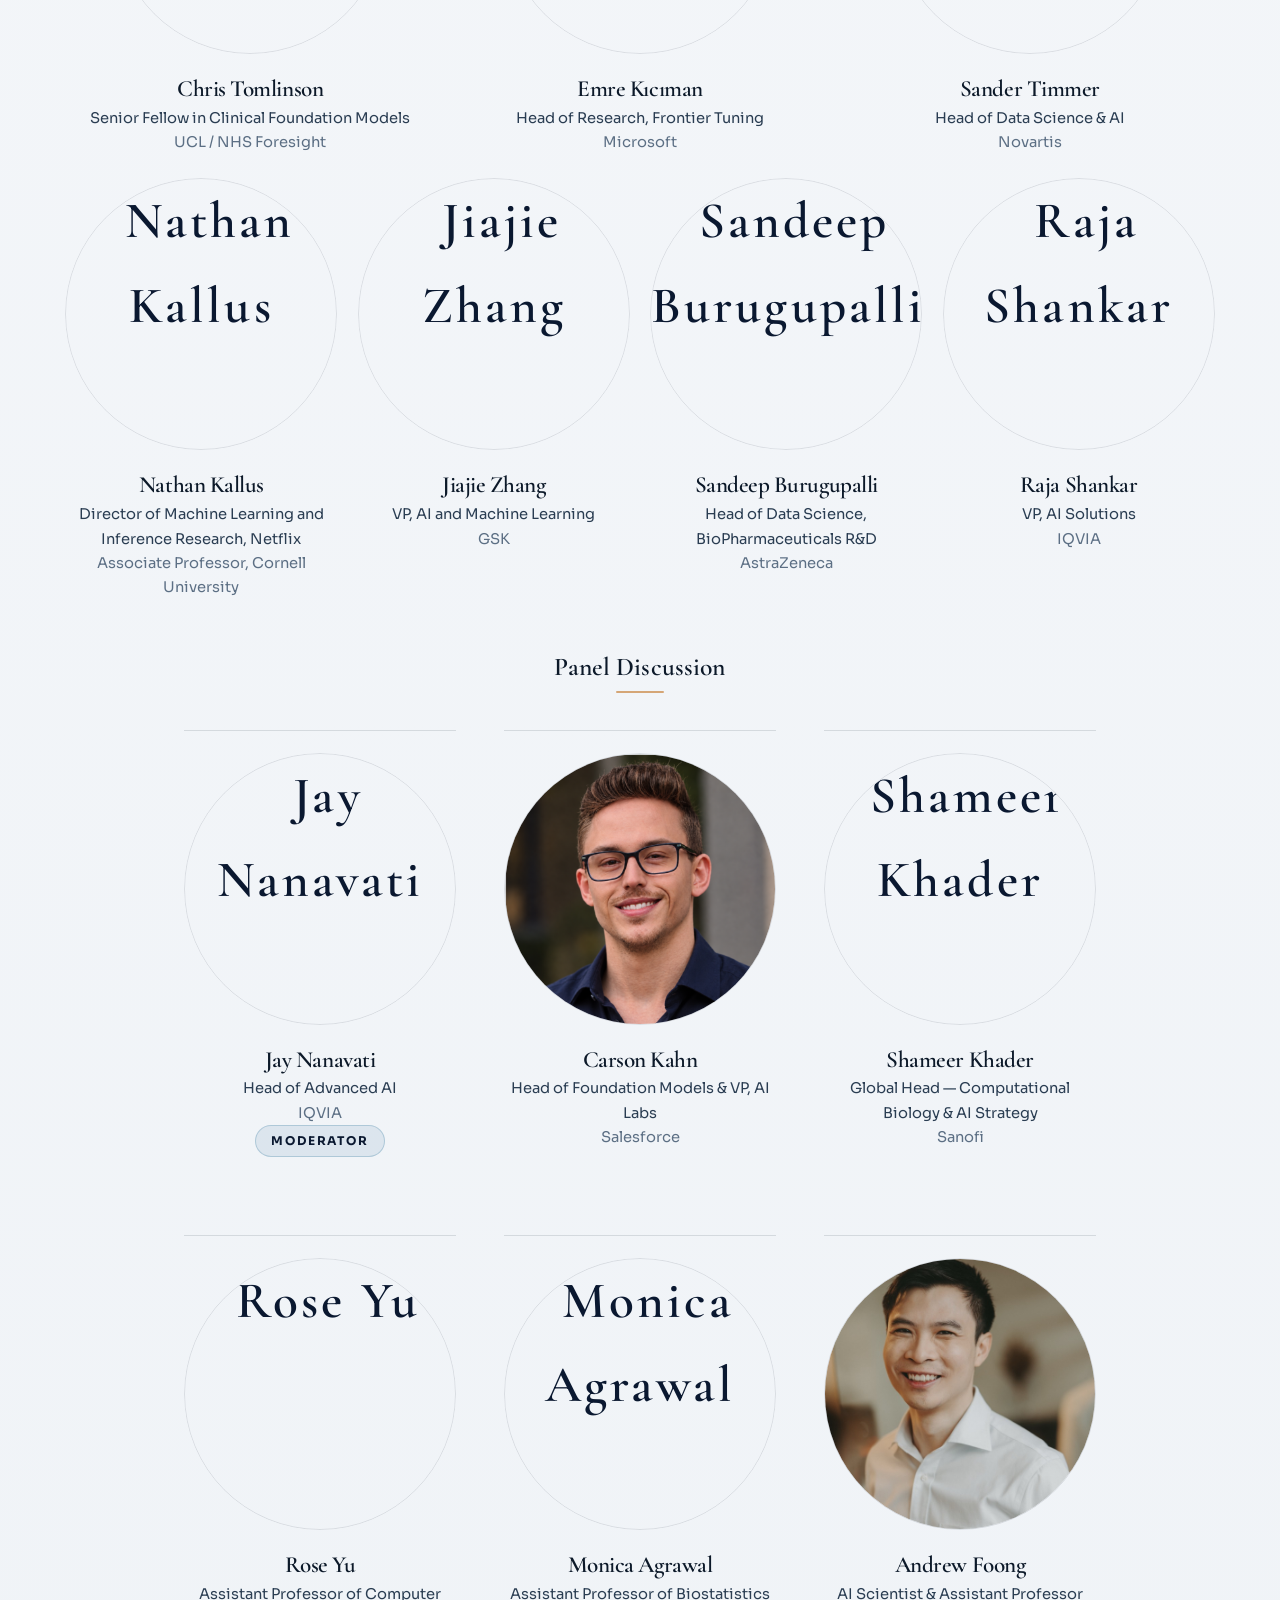
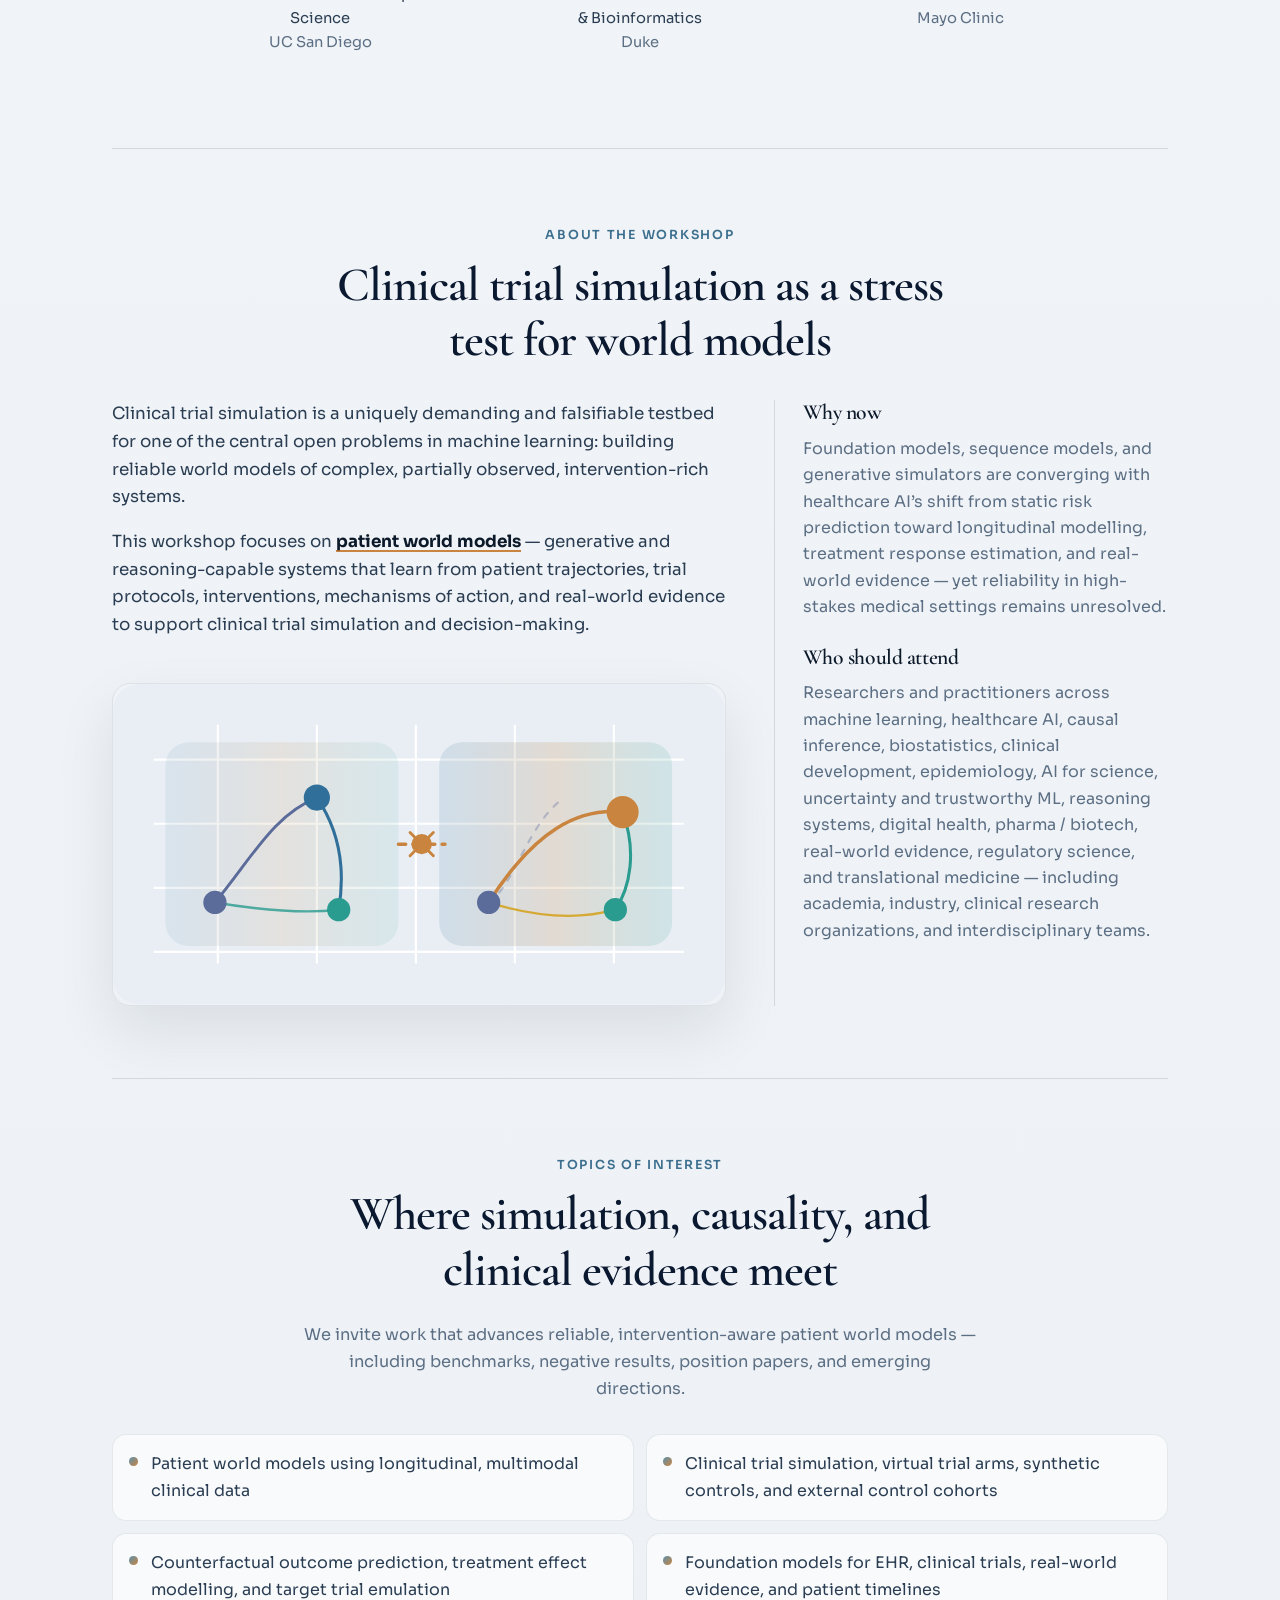
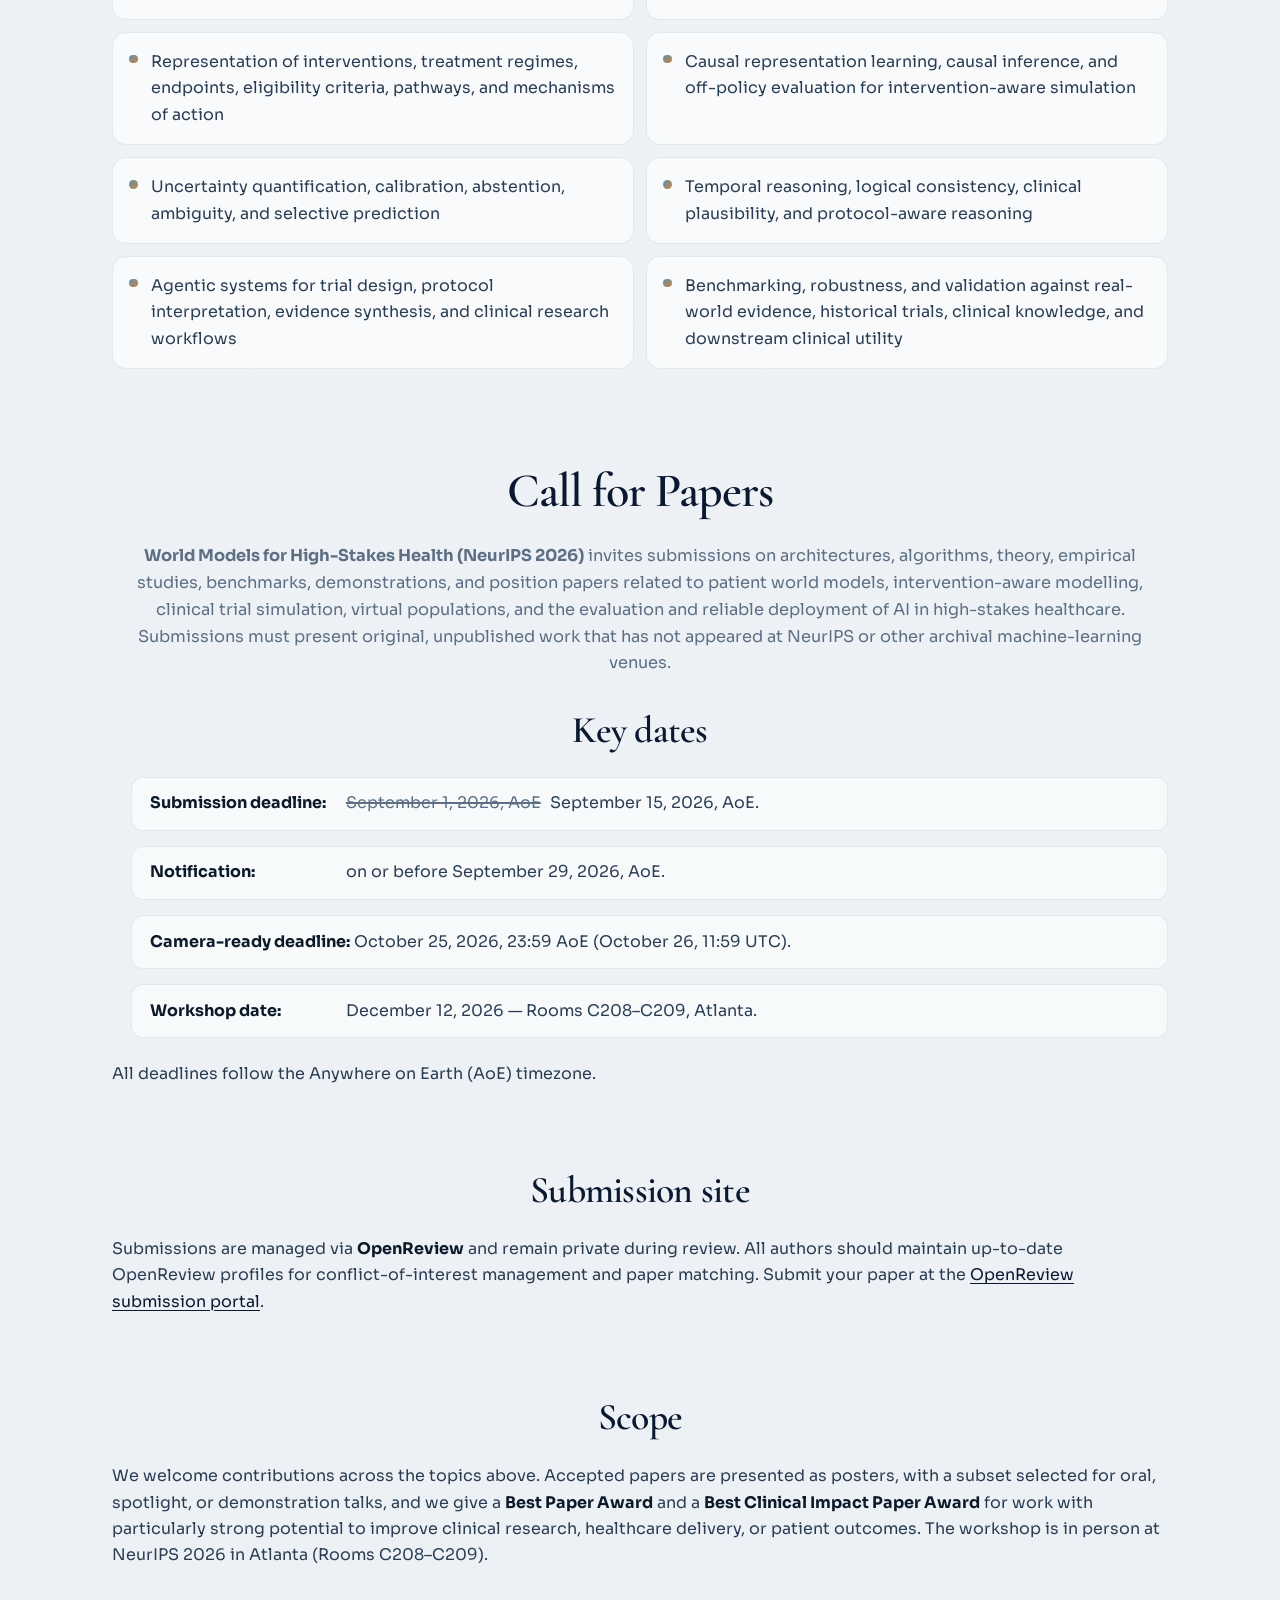
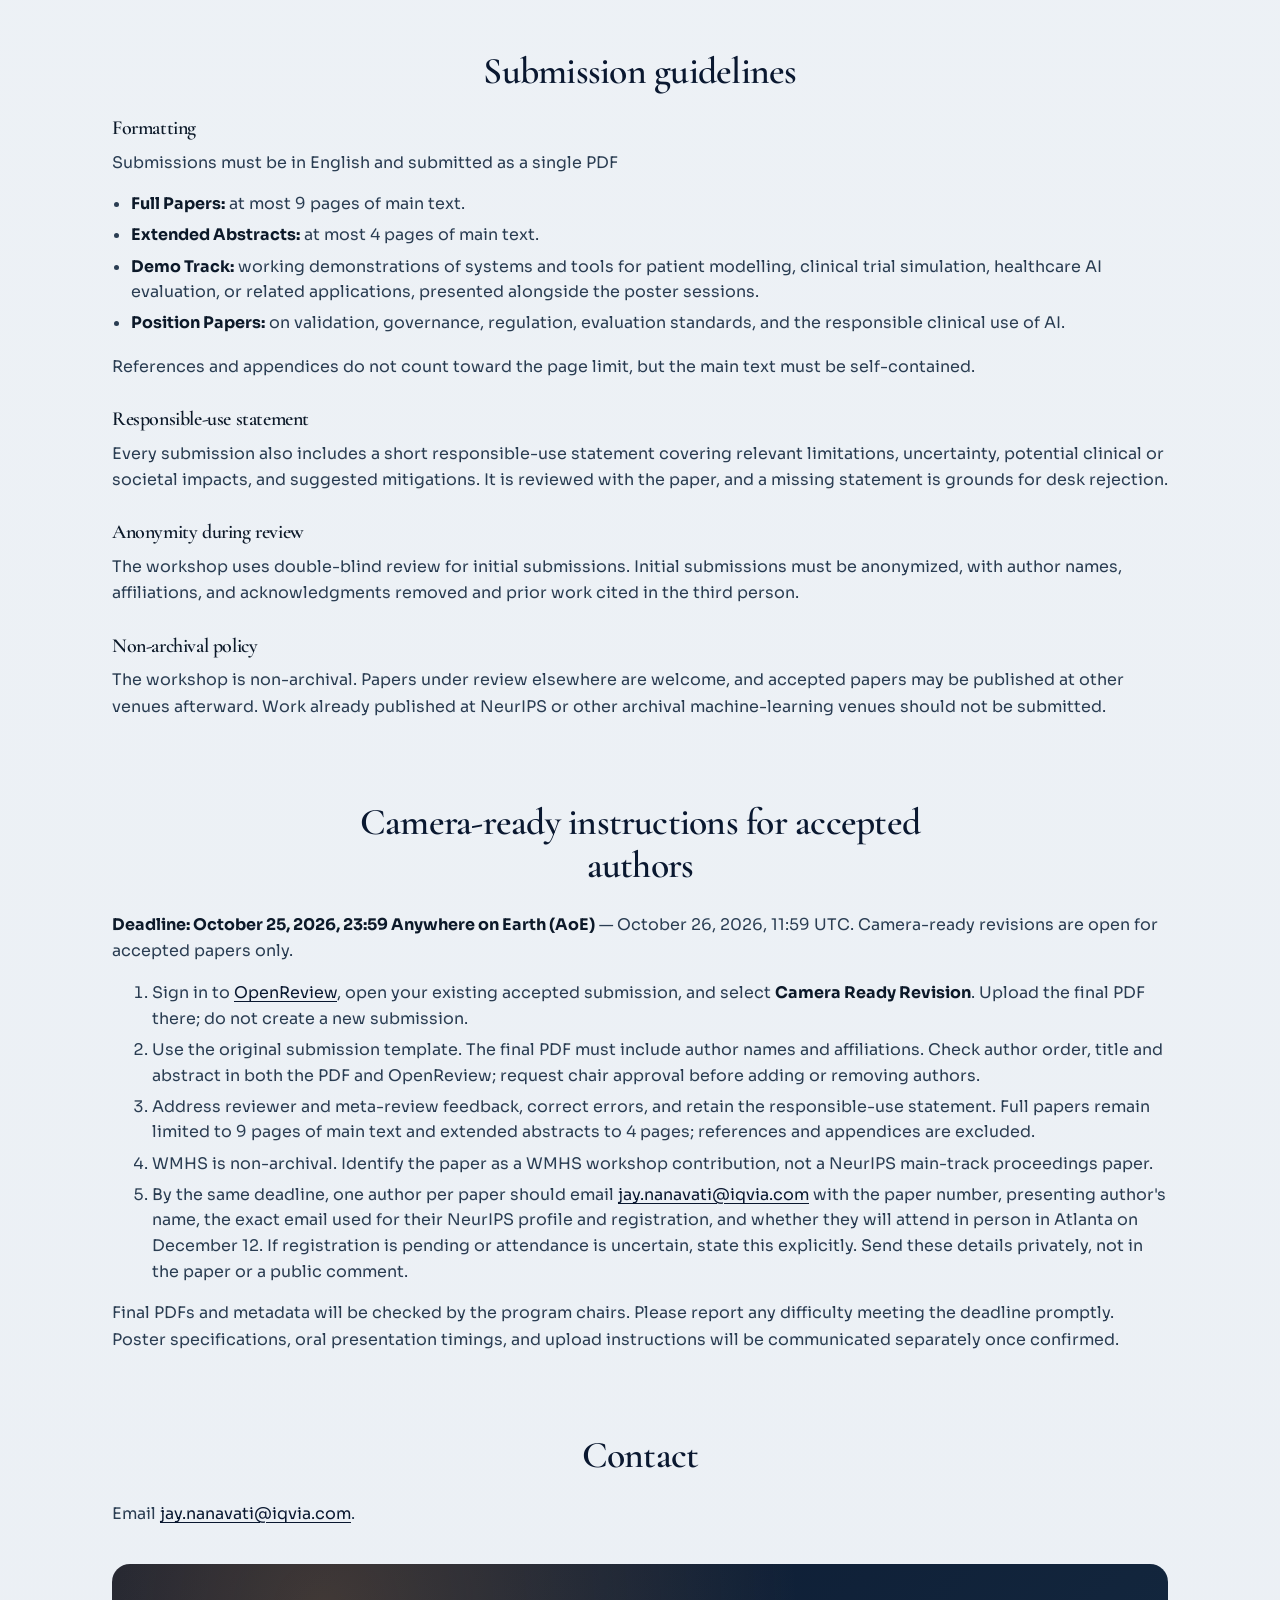
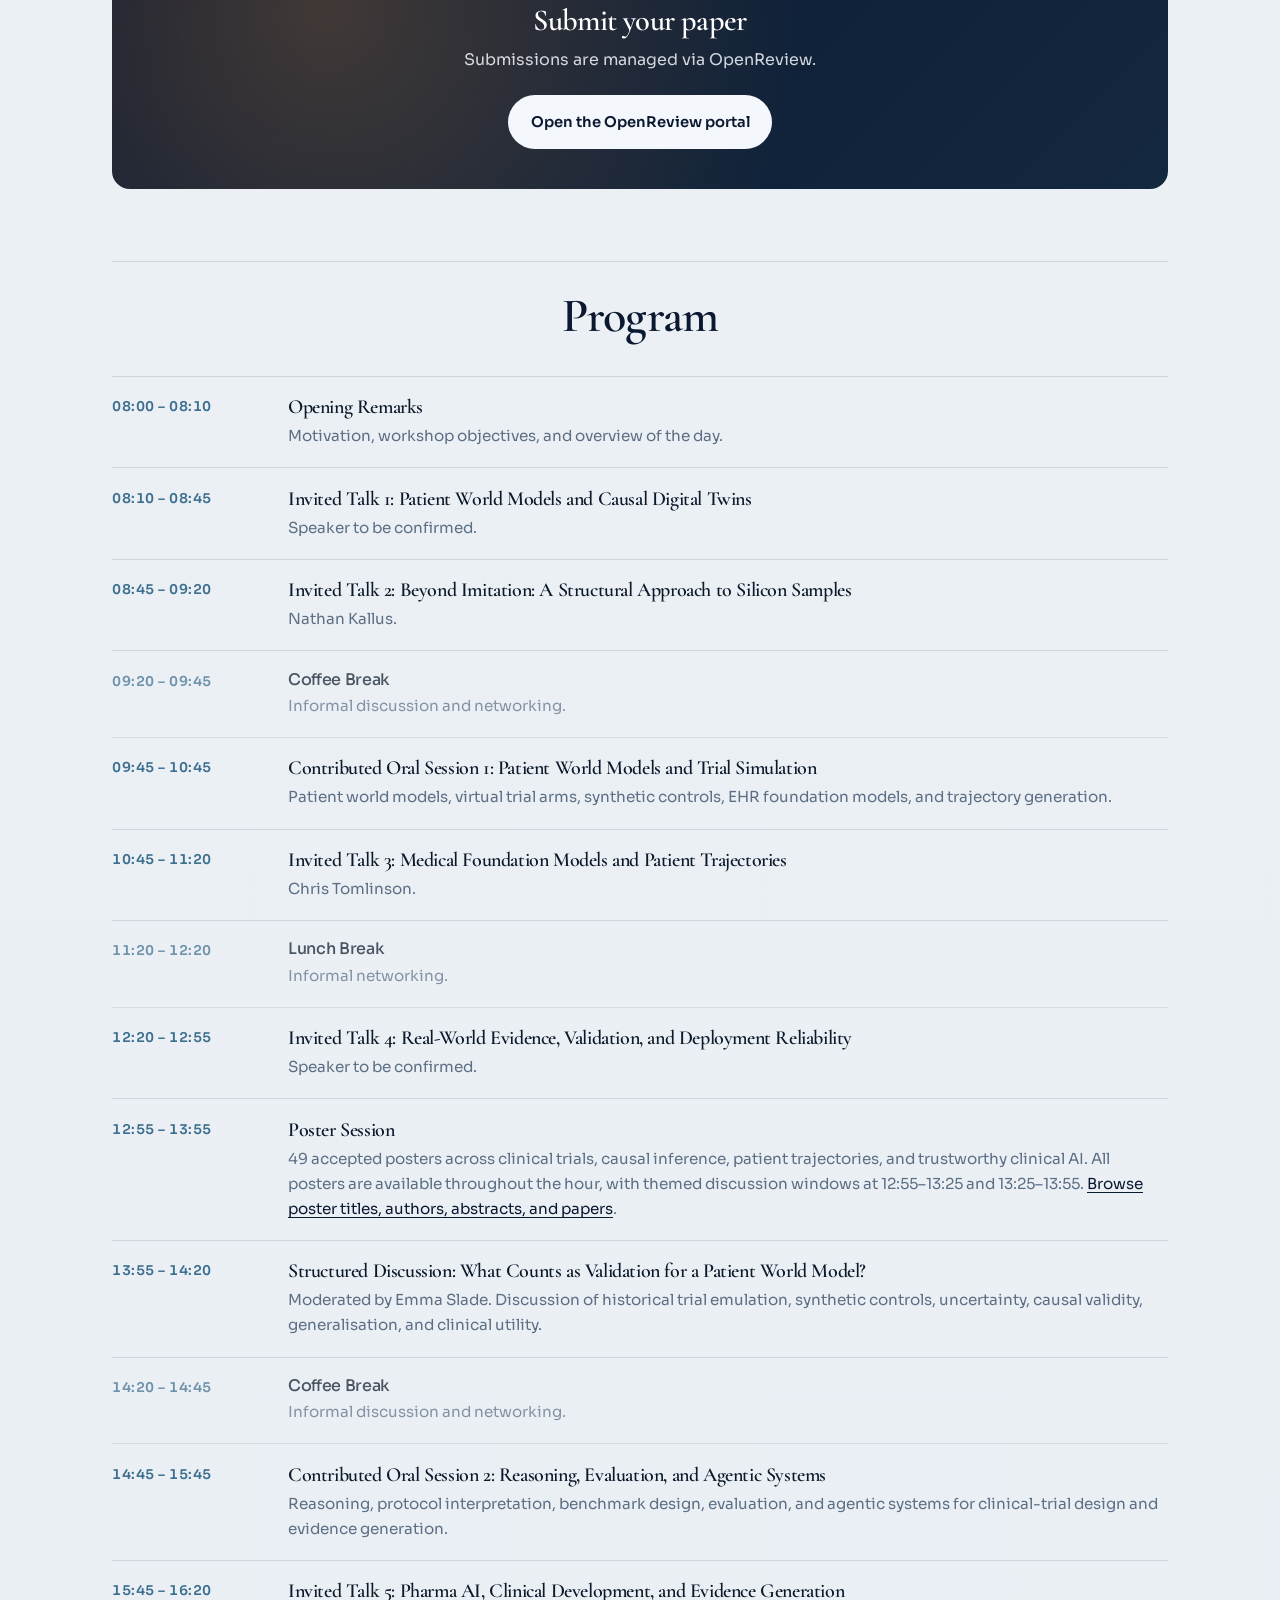
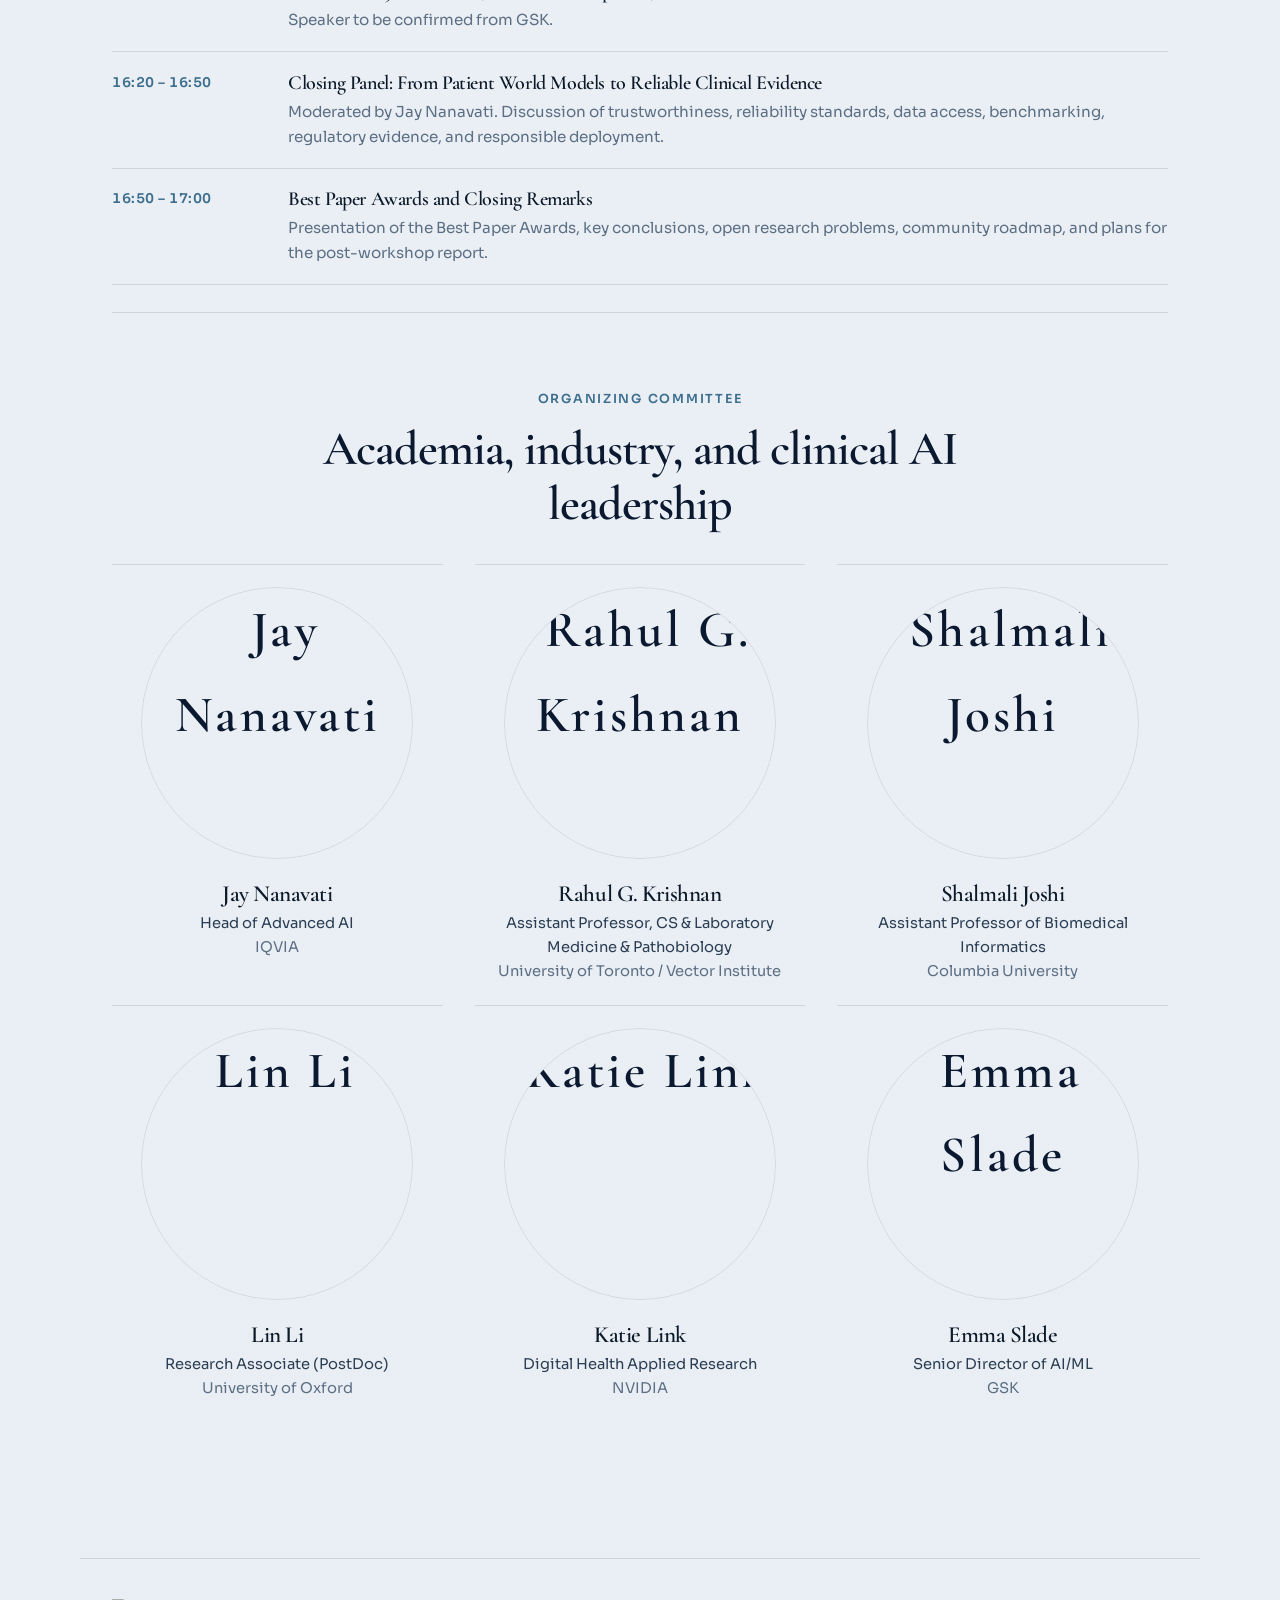
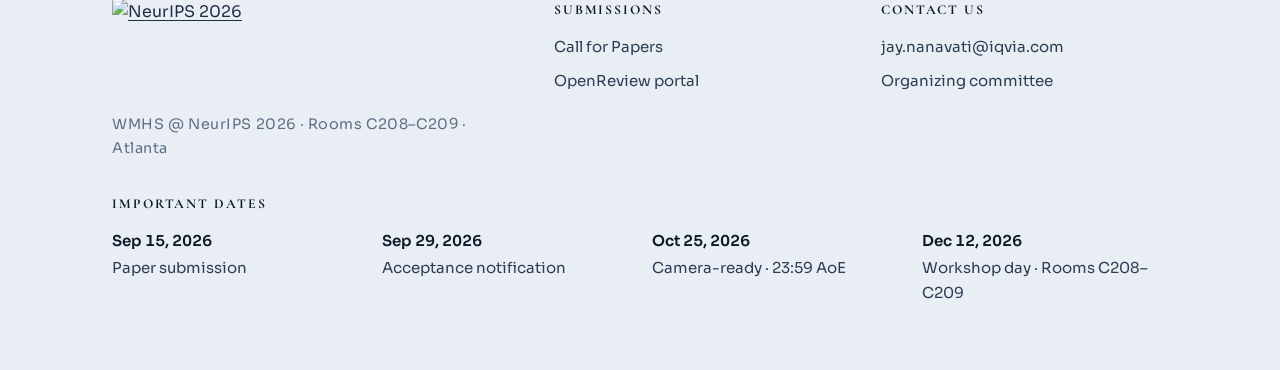
==== commit 276a9ca9: "Publish accepted WMHS poster program" ====
--- a/index.html
+++ b/index.html
@@ -59,14 +59,6 @@
     </div>
 
     <div class="site-chrome">
-      <div class="deadline-banner" role="status">
-        <p>
-          Camera-ready submissions are open. Deadline:
-          <strong>October 25, 2026, 23:59 AoE</strong>.
-          <a href="#camera-ready">Instructions for accepted authors</a>
-        </p>
-      </div>
-
       <header class="site-header" id="top">
         <a class="brand" href="#top" aria-label="WMHS @ NeurIPS 2026 home">
           <span class="brand-mark" aria-hidden="true"></span>
@@ -78,9 +70,10 @@
           <a href="#topics">Topics</a>
           <a href="#cfp">Call for Papers</a>
           <a href="#schedule">Program</a>
+          <a href="posters.html">Posters</a>
           <a href="#organizers">Organizers</a>
         </nav>
-        <a class="btn btn-small" href="#submit">Submit</a>
+        <a class="btn btn-small" href="posters.html">View posters</a>
         <button class="nav-toggle" type="button" aria-expanded="false" aria-controls="mobile-nav" aria-label="Open menu">
           <span></span><span></span>
         </button>
@@ -93,6 +86,7 @@
       <a href="#topics">Topics</a>
       <a href="#cfp">Call for Papers</a>
       <a href="#schedule">Program</a>
+      <a href="posters.html">Posters</a>
       <a href="#organizers">Organizers</a>
     </div>
 
@@ -662,7 +656,7 @@
             <time>12:55 – 13:55</time>
             <div>
               <h3>Poster Session</h3>
-              <p>Accepted papers and interaction across machine learning, clinical research, causal inference, and industry.</p>
+              <p>49 accepted posters across clinical trials, causal inference, patient trajectories, and trustworthy clinical AI. All posters are available throughout the hour, with themed discussion windows at 12:55–13:25 and 13:25–13:55. <a href="posters.html">Browse poster titles, authors, abstracts, and papers</a>.</p>
             </div>
           </div>
           <div class="sched-row" role="row">
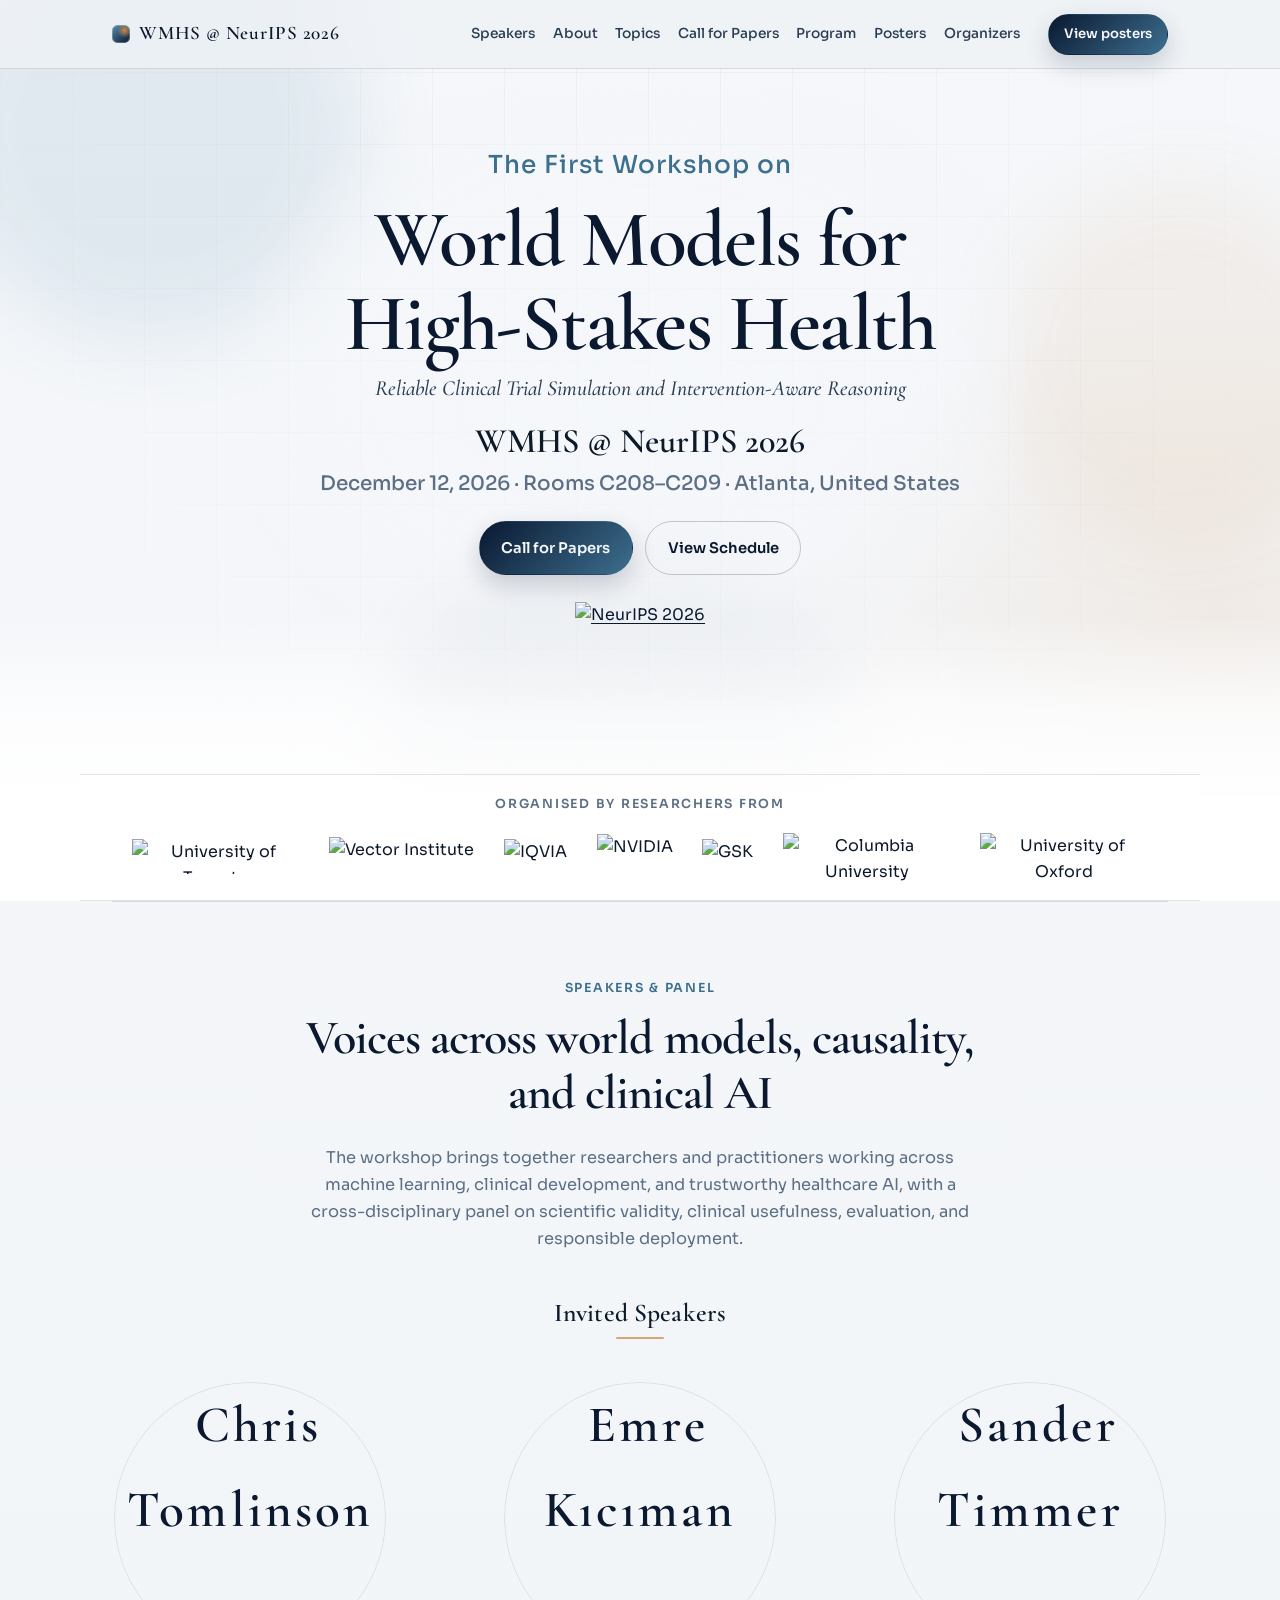
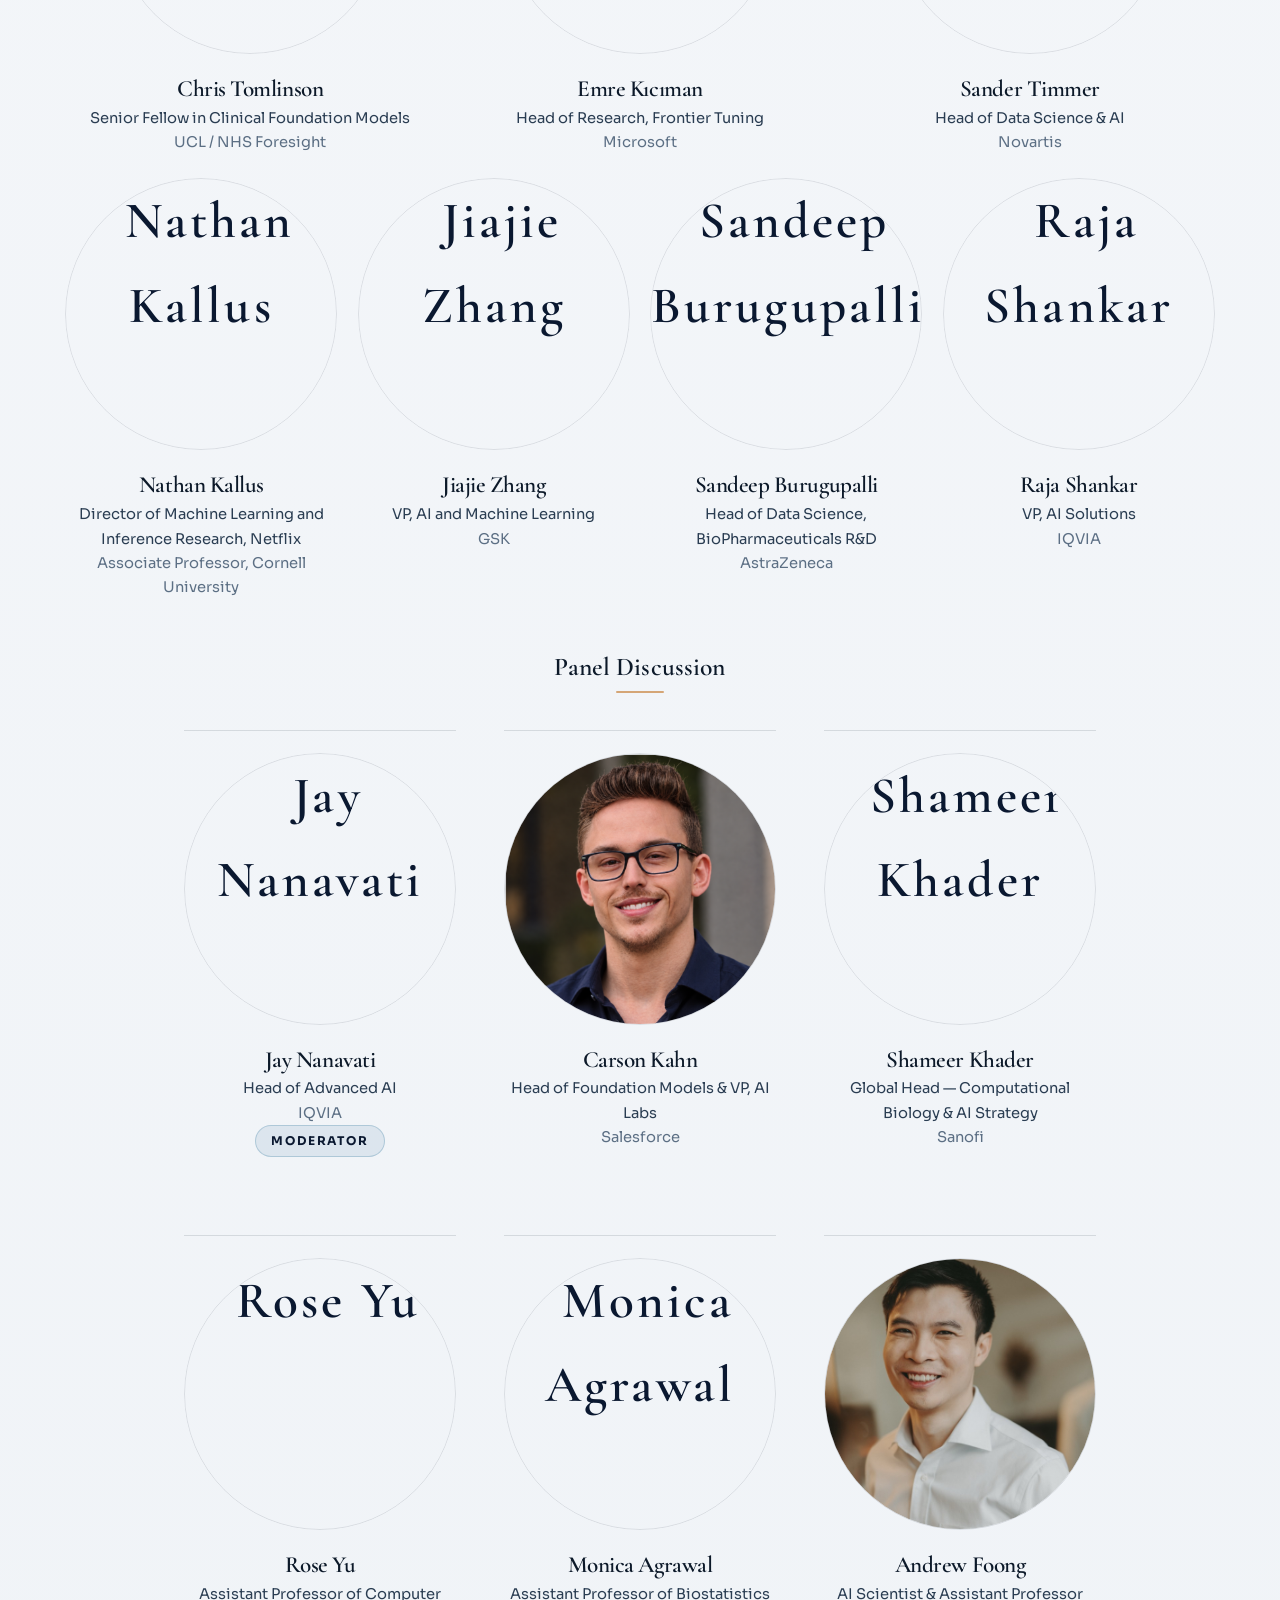
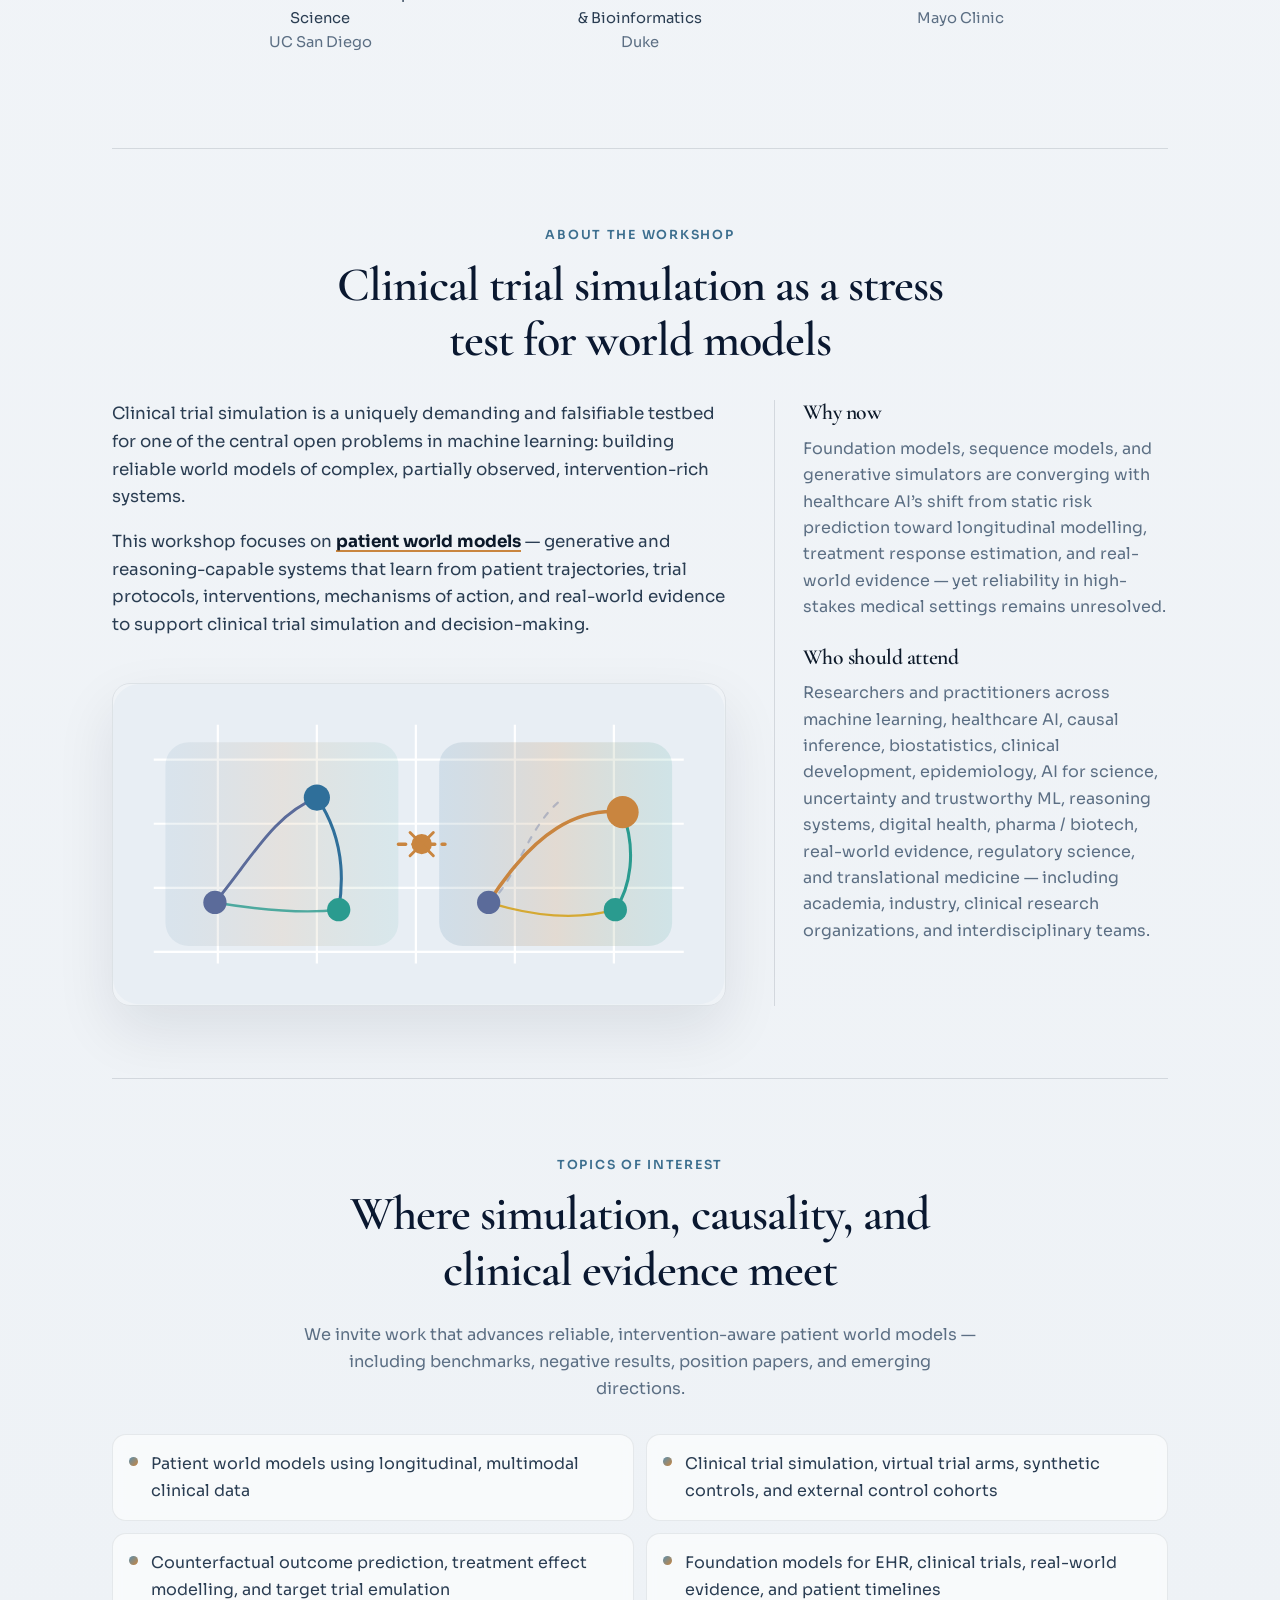
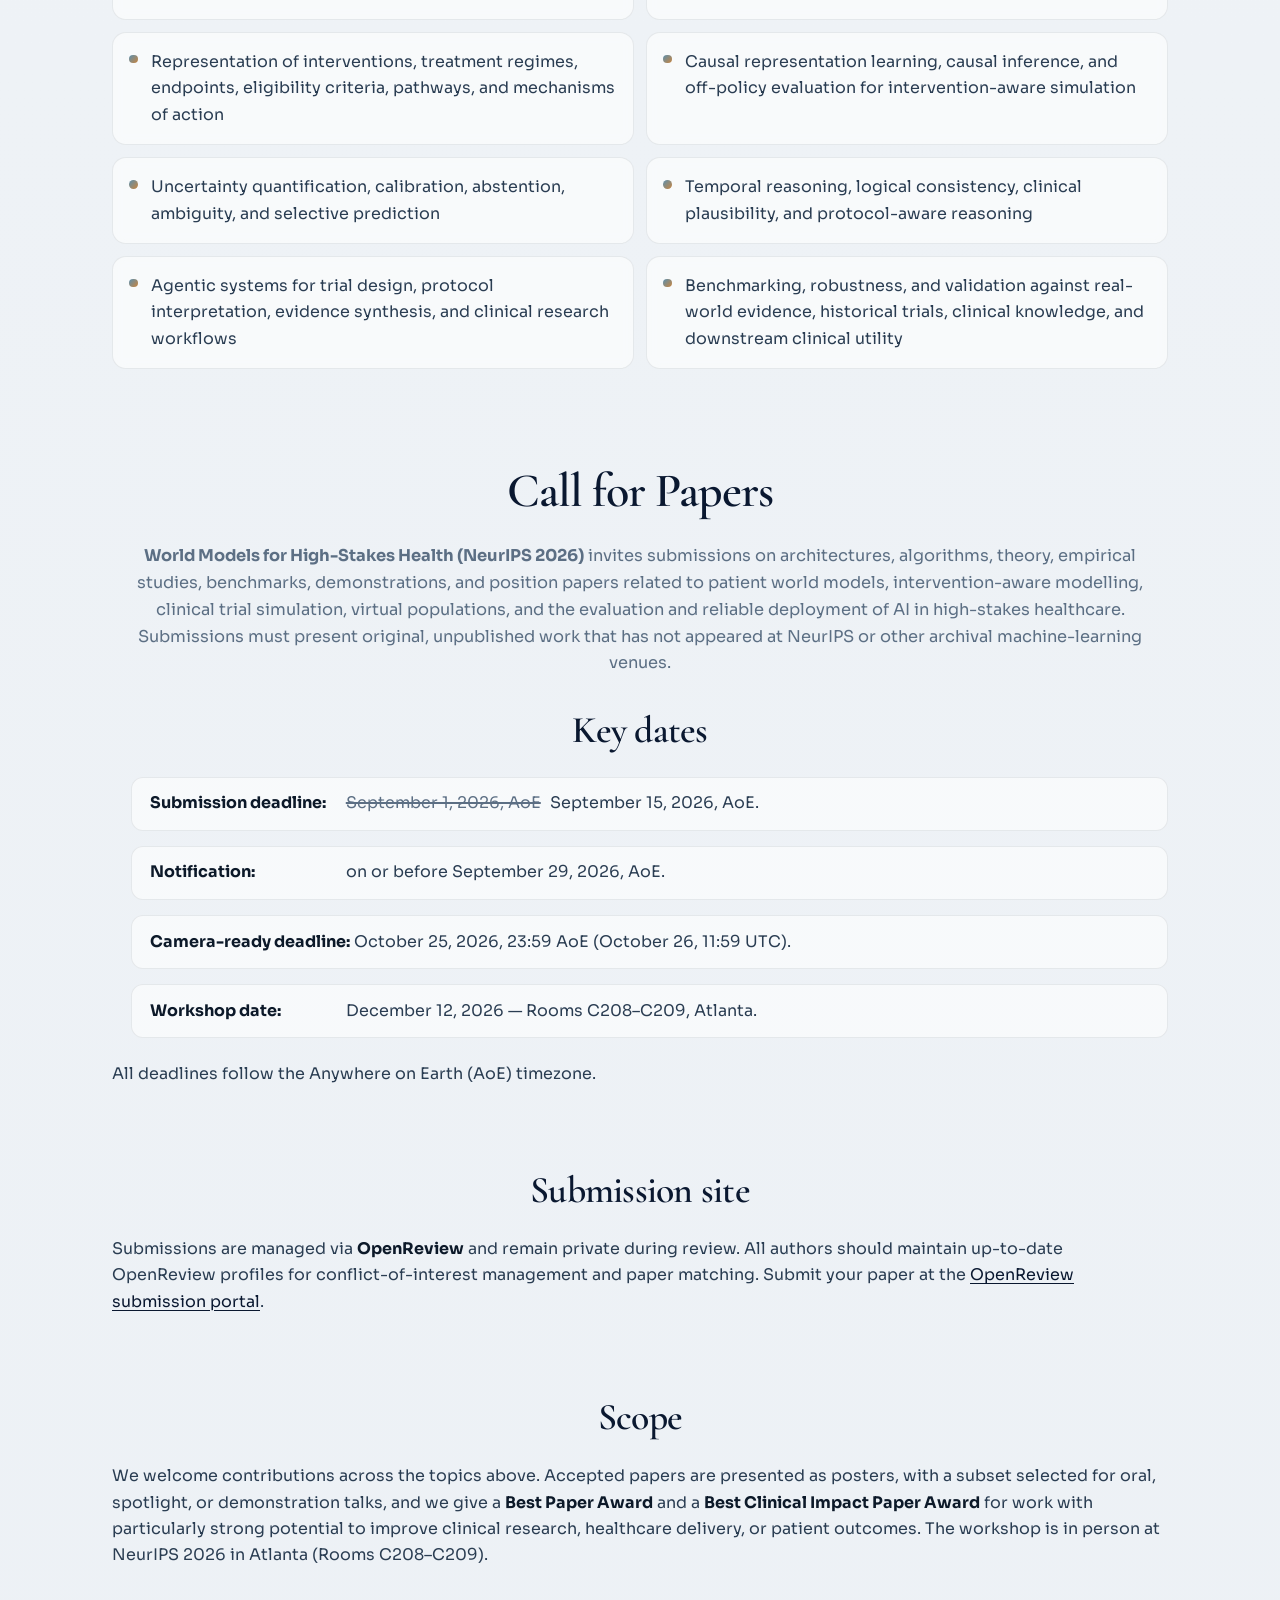
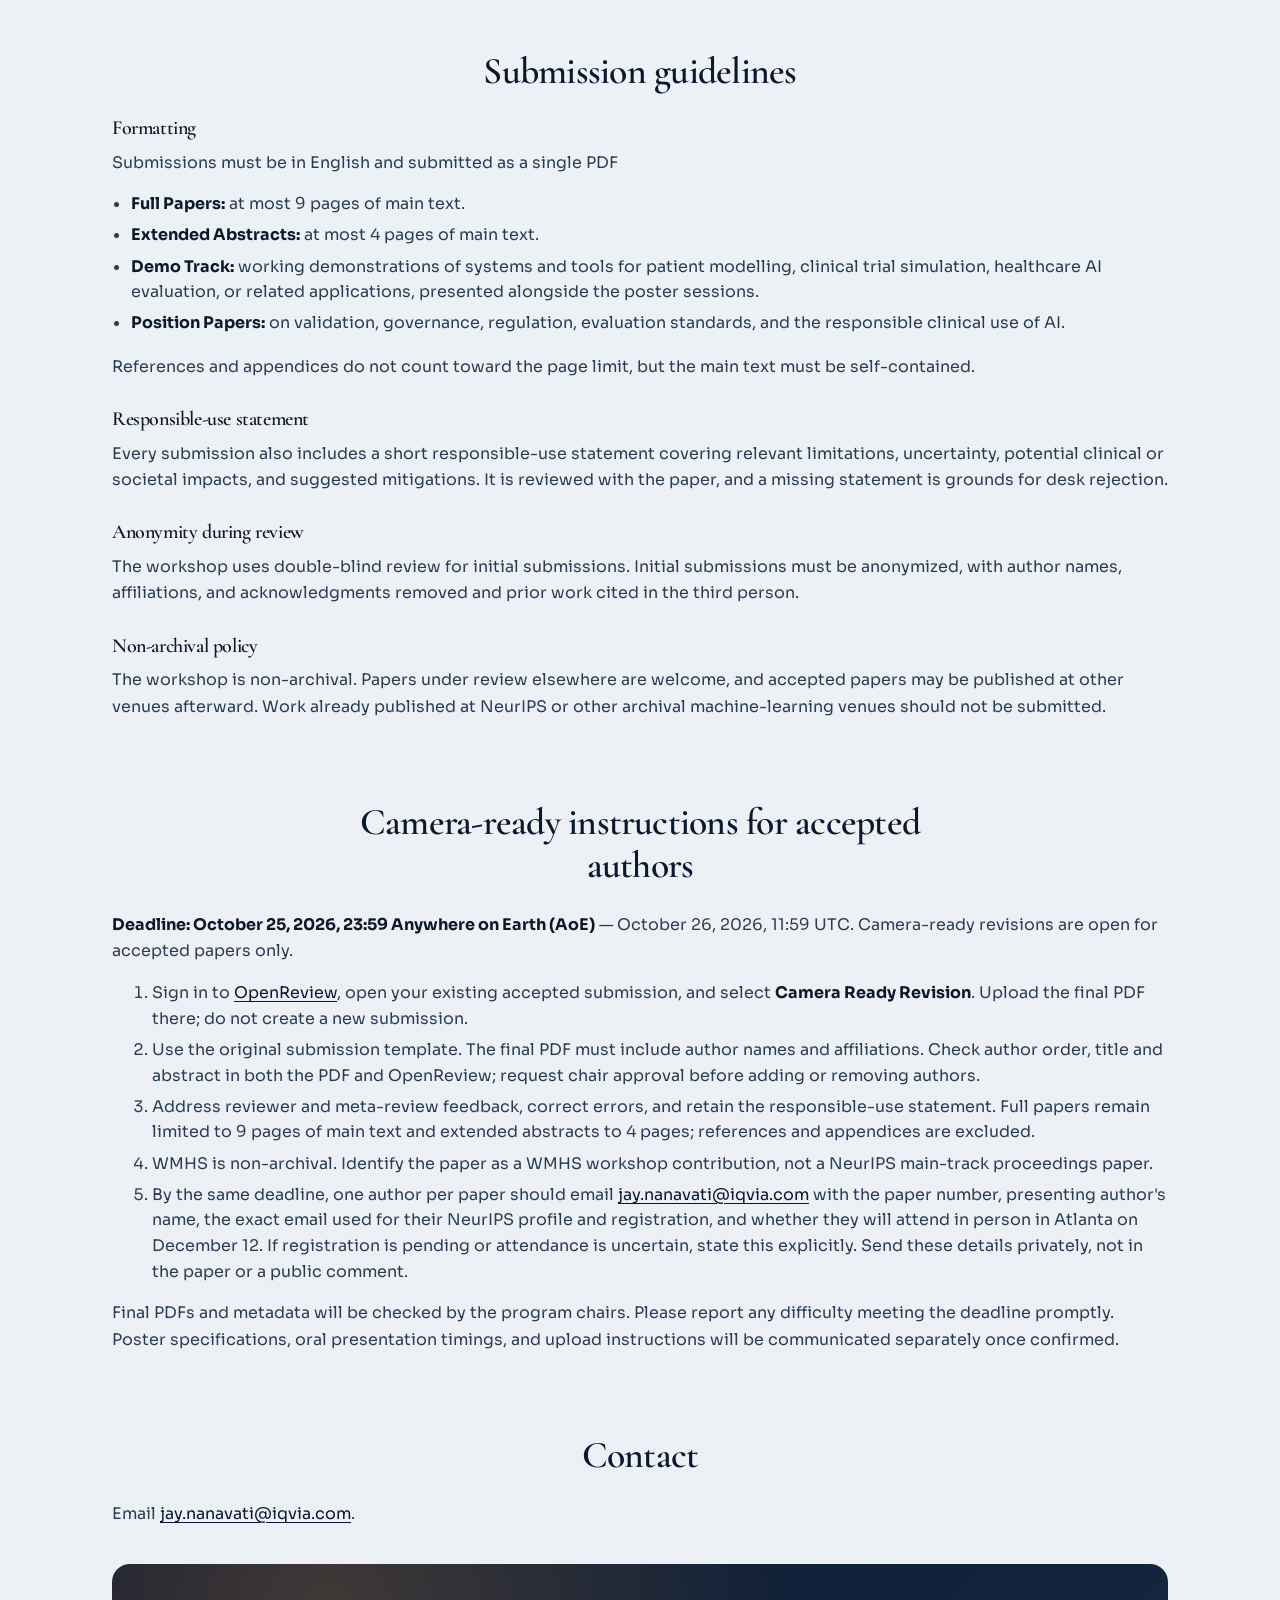
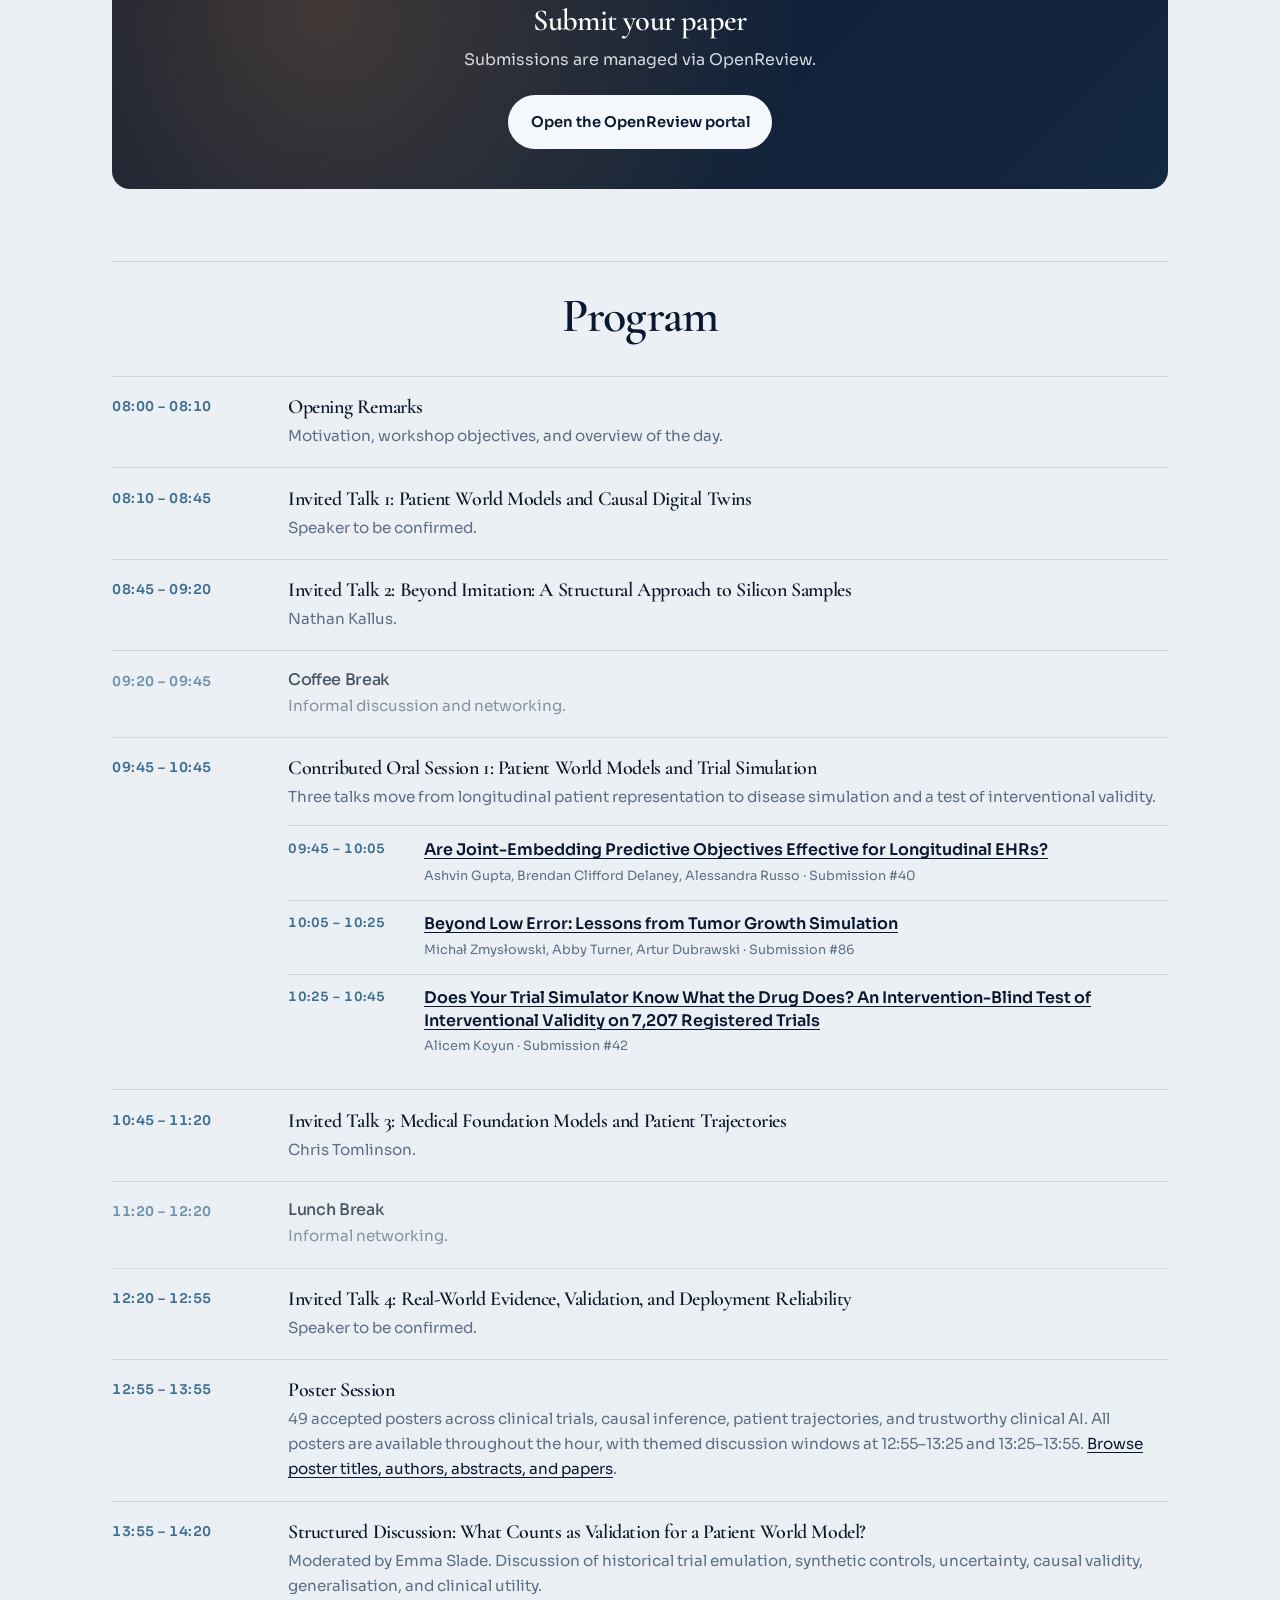
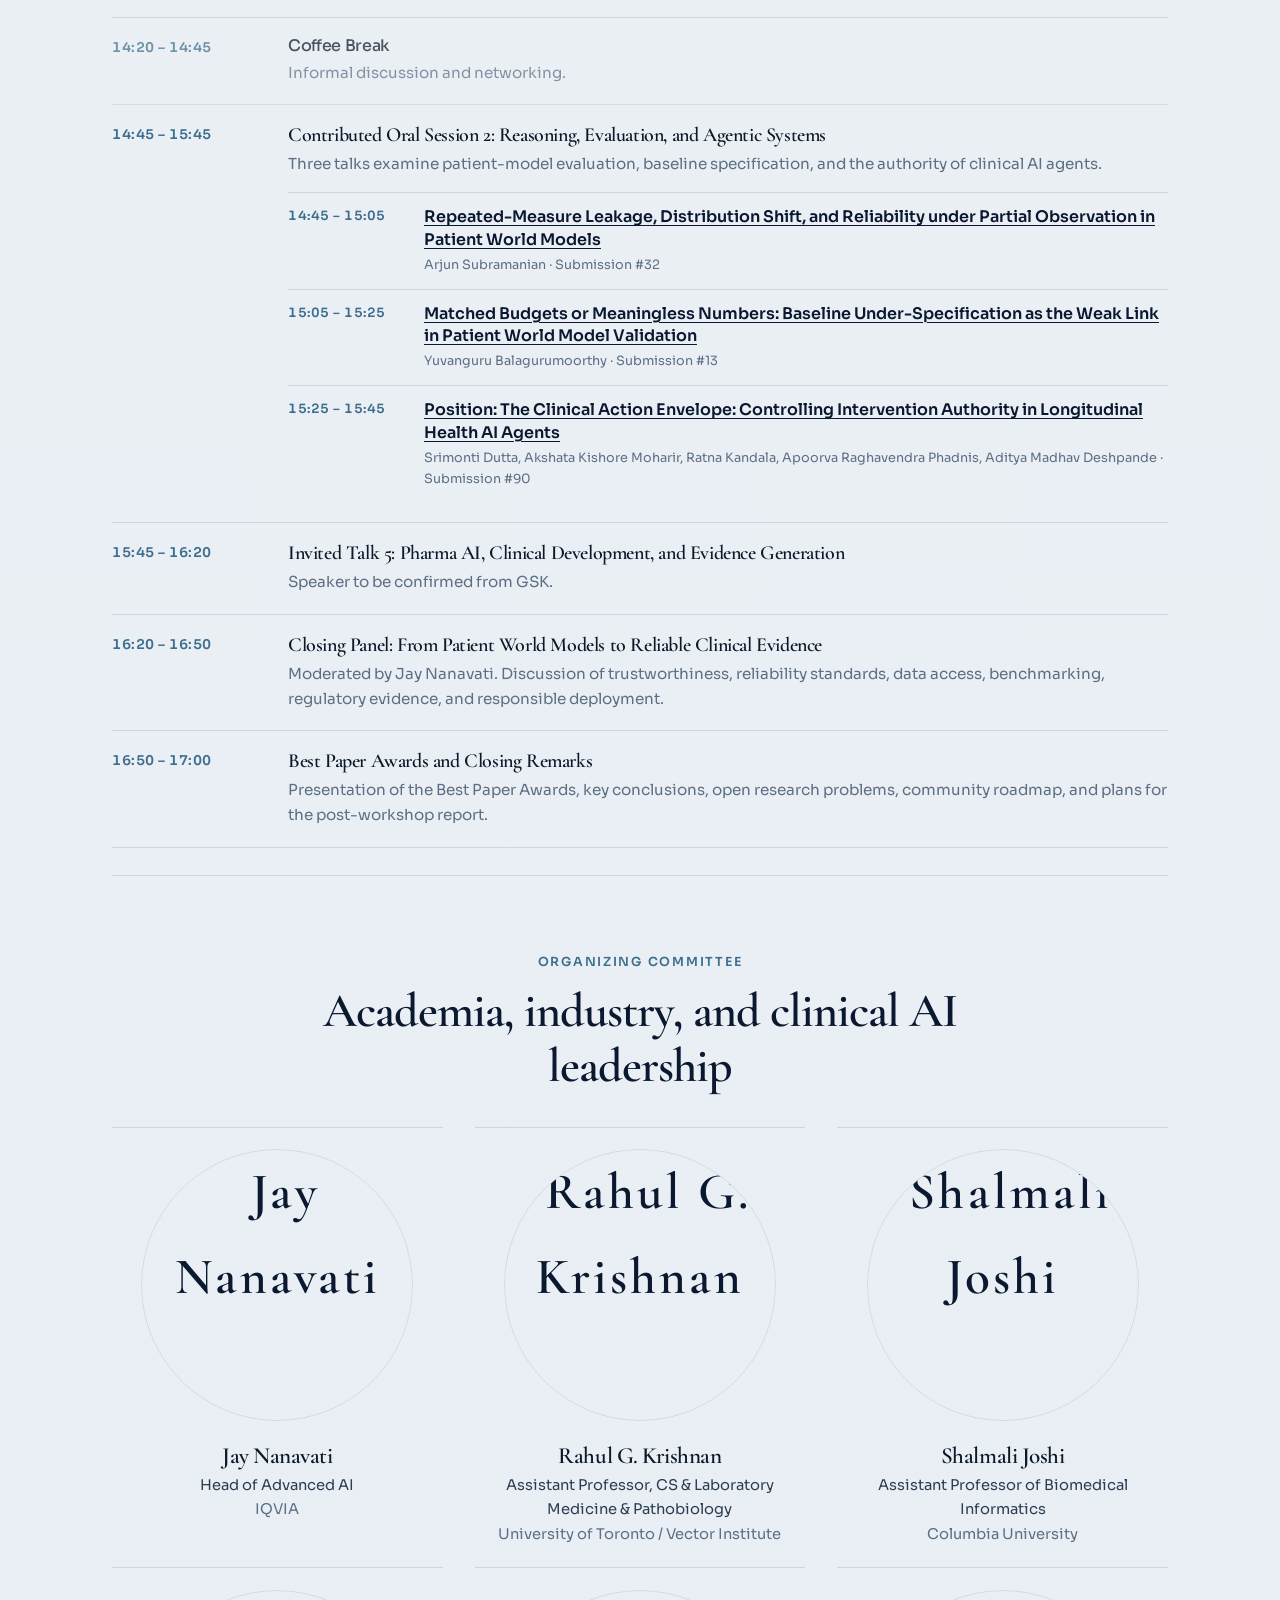
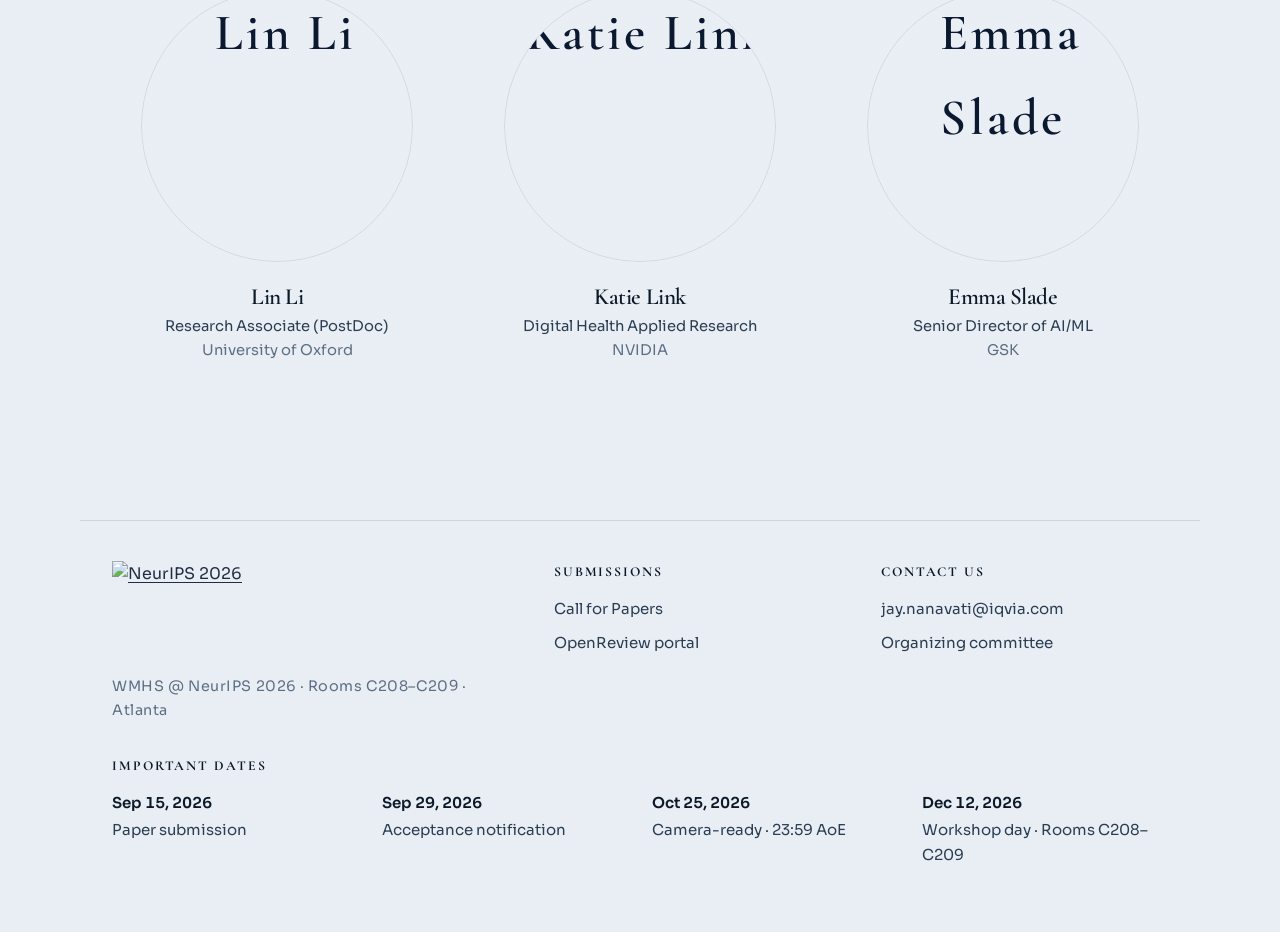
==== commit e0c7b48c: "Schedule six accepted oral papers" ====
--- a/index.html
+++ b/index.html
@@ -47,7 +47,7 @@
       href="https://fonts.googleapis.com/css2?family=Cormorant+Garamond:ital,wght@0,500;0,600;0,700;1,500&family=Sora:wght@300;400;500;600;700&display=swap"
       rel="stylesheet"
     />
-    <link rel="stylesheet" href="styles.css?v=speakers-34-narrow" />
+    <link rel="stylesheet" href="styles.css?v=oral-program-2026" />
     <link rel="icon" href="data:image/svg+xml,%3Csvg xmlns='http://www.w3.org/2000/svg' viewBox='0 0 32 32'%3E%3Crect width='32' height='32' rx='6' fill='%230A1830'/%3E%3Cpath d='M6 22c3-8 6-12 10-12s7 4 10 12' stroke='%235A8FAF' stroke-width='2' fill='none'/%3E%3Ccircle cx='16' cy='10' r='2' fill='%23C9853F'/%3E%3C/svg%3E" />
   </head>
   <body>
@@ -628,7 +628,12 @@
             <time>09:45 – 10:45</time>
             <div>
               <h3>Contributed Oral Session 1: Patient World Models and Trial Simulation</h3>
-              <p>Patient world models, virtual trial arms, synthetic controls, EHR foundation models, and trajectory generation.</p>
+              <p>Three talks move from longitudinal patient representation to disease simulation and a test of interventional validity.</p>
+              <ol class="oral-list">
+                <li><time datetime="09:45">09:45 – 10:05</time><div><a href="https://openreview.net/forum?id=ObJxcn5TiN">Are Joint-Embedding Predictive Objectives Effective for Longitudinal EHRs?</a><span>Ashvin Gupta, Brendan Clifford Delaney, Alessandra Russo · Submission #40</span></div></li>
+                <li><time datetime="10:05">10:05 – 10:25</time><div><a href="https://openreview.net/forum?id=8kDW5fuuUz">Beyond Low Error: Lessons from Tumor Growth Simulation</a><span>Michał Zmysłowski, Abby Turner, Artur Dubrawski · Submission #86</span></div></li>
+                <li><time datetime="10:25">10:25 – 10:45</time><div><a href="https://openreview.net/forum?id=mkCItbSN7b">Does Your Trial Simulator Know What the Drug Does? An Intervention-Blind Test of Interventional Validity on 7,207 Registered Trials</a><span>Alicem Koyun · Submission #42</span></div></li>
+              </ol>
             </div>
           </div>
           <div class="sched-row" role="row">
@@ -677,7 +682,12 @@
             <time>14:45 – 15:45</time>
             <div>
               <h3>Contributed Oral Session 2: Reasoning, Evaluation, and Agentic Systems</h3>
-              <p>Reasoning, protocol interpretation, benchmark design, evaluation, and agentic systems for clinical-trial design and evidence generation.</p>
+              <p>Three talks examine patient-model evaluation, baseline specification, and the authority of clinical AI agents.</p>
+              <ol class="oral-list">
+                <li><time datetime="14:45">14:45 – 15:05</time><div><a href="https://openreview.net/forum?id=hssR9uE8Xp">Repeated-Measure Leakage, Distribution Shift, and Reliability under Partial Observation in Patient World Models</a><span>Arjun Subramanian · Submission #32</span></div></li>
+                <li><time datetime="15:05">15:05 – 15:25</time><div><a href="https://openreview.net/forum?id=cjw4D7bOkC">Matched Budgets or Meaningless Numbers: Baseline Under-Specification as the Weak Link in Patient World Model Validation</a><span>Yuvanguru Balagurumoorthy · Submission #13</span></div></li>
+                <li><time datetime="15:25">15:25 – 15:45</time><div><a href="https://openreview.net/forum?id=1exRbbaM6v">Position: The Clinical Action Envelope: Controlling Intervention Authority in Longitudinal Health AI Agents</a><span>Srimonti Dutta, Akshata Kishore Moharir, Ratna Kandala, Apoorva Raghavendra Phadnis, Aditya Madhav Deshpande · Submission #90</span></div></li>
+              </ol>
             </div>
           </div>
           <div class="sched-row" role="row">
--- a/styles.css
+++ b/styles.css
@@ -1169,6 +1169,47 @@
   font-size: 0.95rem;
 }
 
+.oral-list {
+  display: grid;
+  gap: 0;
+  margin: 1rem 0 0;
+  padding: 0;
+  list-style: none;
+}
+
+.oral-list li {
+  display: grid;
+  grid-template-columns: 7.5rem minmax(0, 1fr);
+  gap: 1rem;
+  padding: 0.8rem 0;
+  border-top: 1px solid var(--line);
+}
+
+.oral-list time {
+  font-size: 0.8rem;
+  white-space: nowrap;
+}
+
+.oral-list a {
+  display: block;
+  font-weight: 600;
+  line-height: 1.4;
+}
+
+.oral-list span {
+  display: block;
+  margin-top: 0.25rem;
+  color: var(--muted);
+  font-size: 0.8rem;
+}
+
+@media (max-width: 560px) {
+  .oral-list li {
+    grid-template-columns: 1fr;
+    gap: 0.25rem;
+  }
+}
+
 .sched-row.break {
   opacity: 0.72;
 }
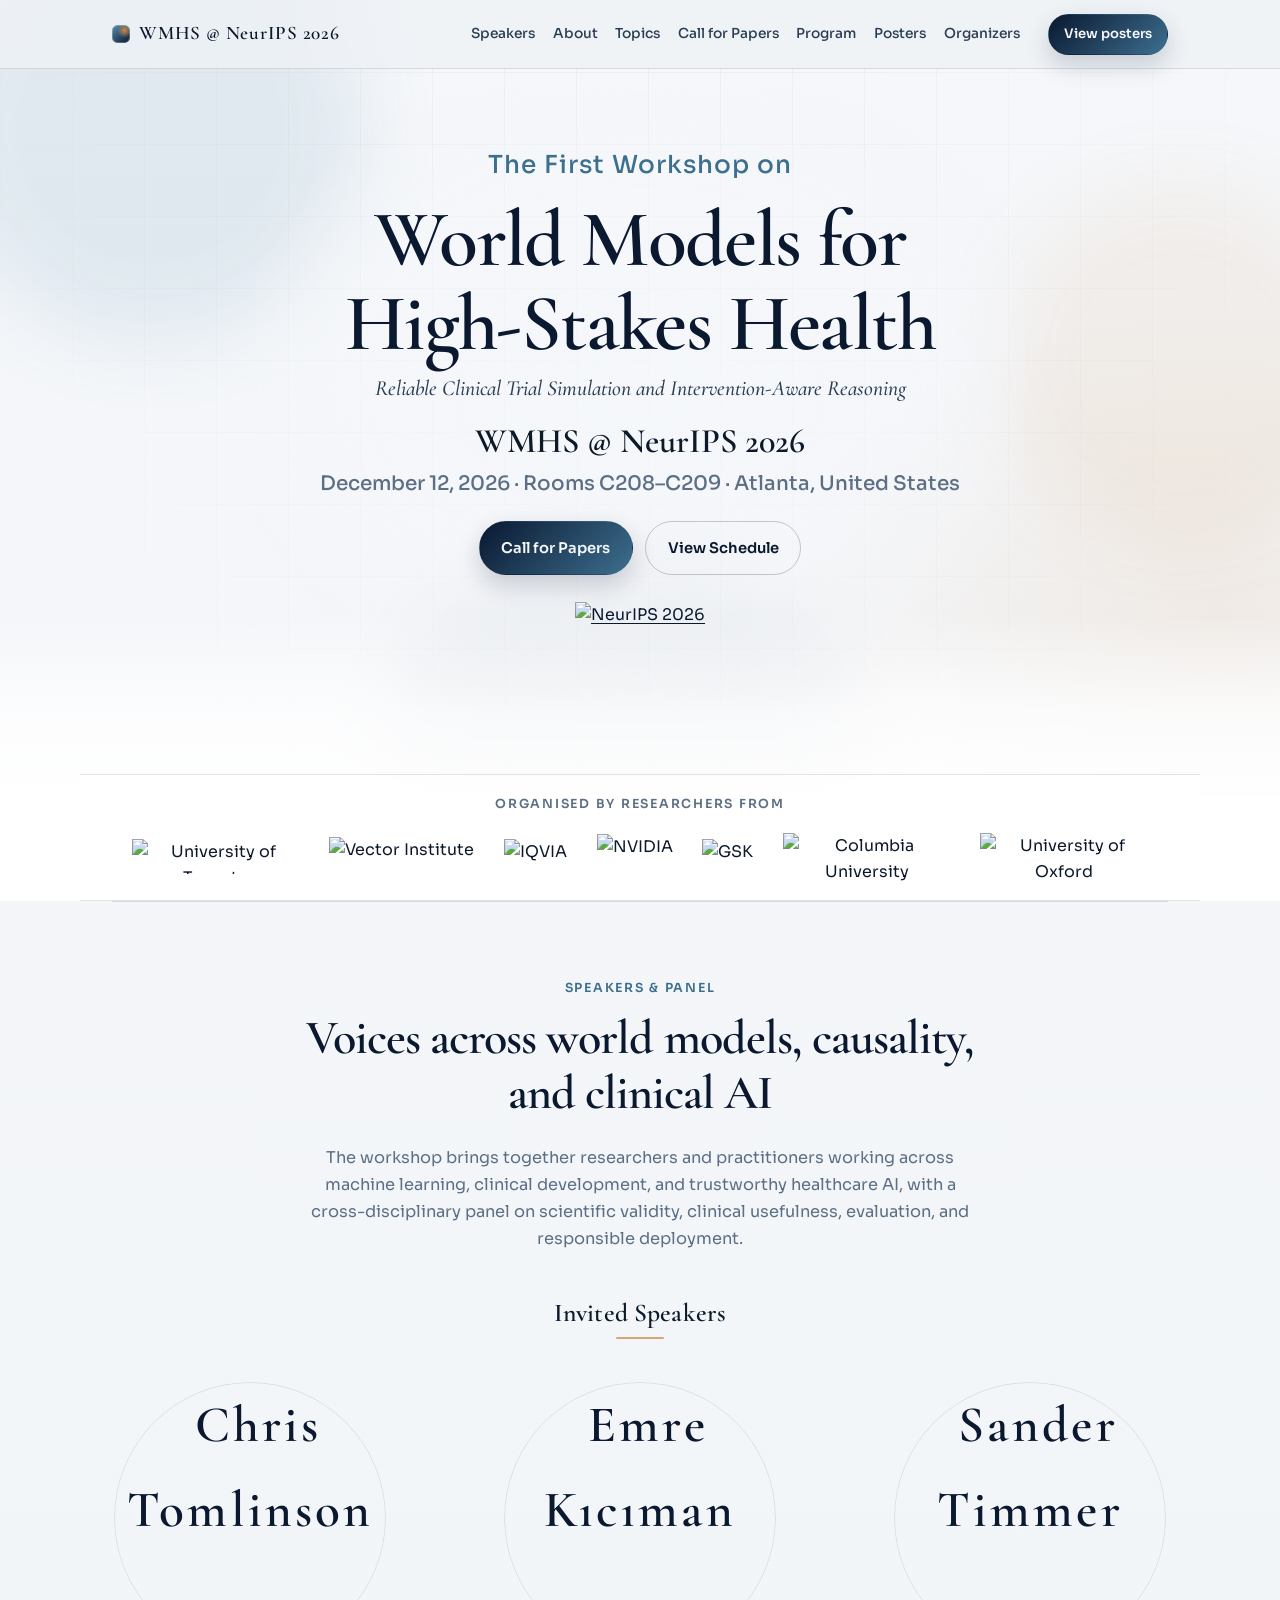
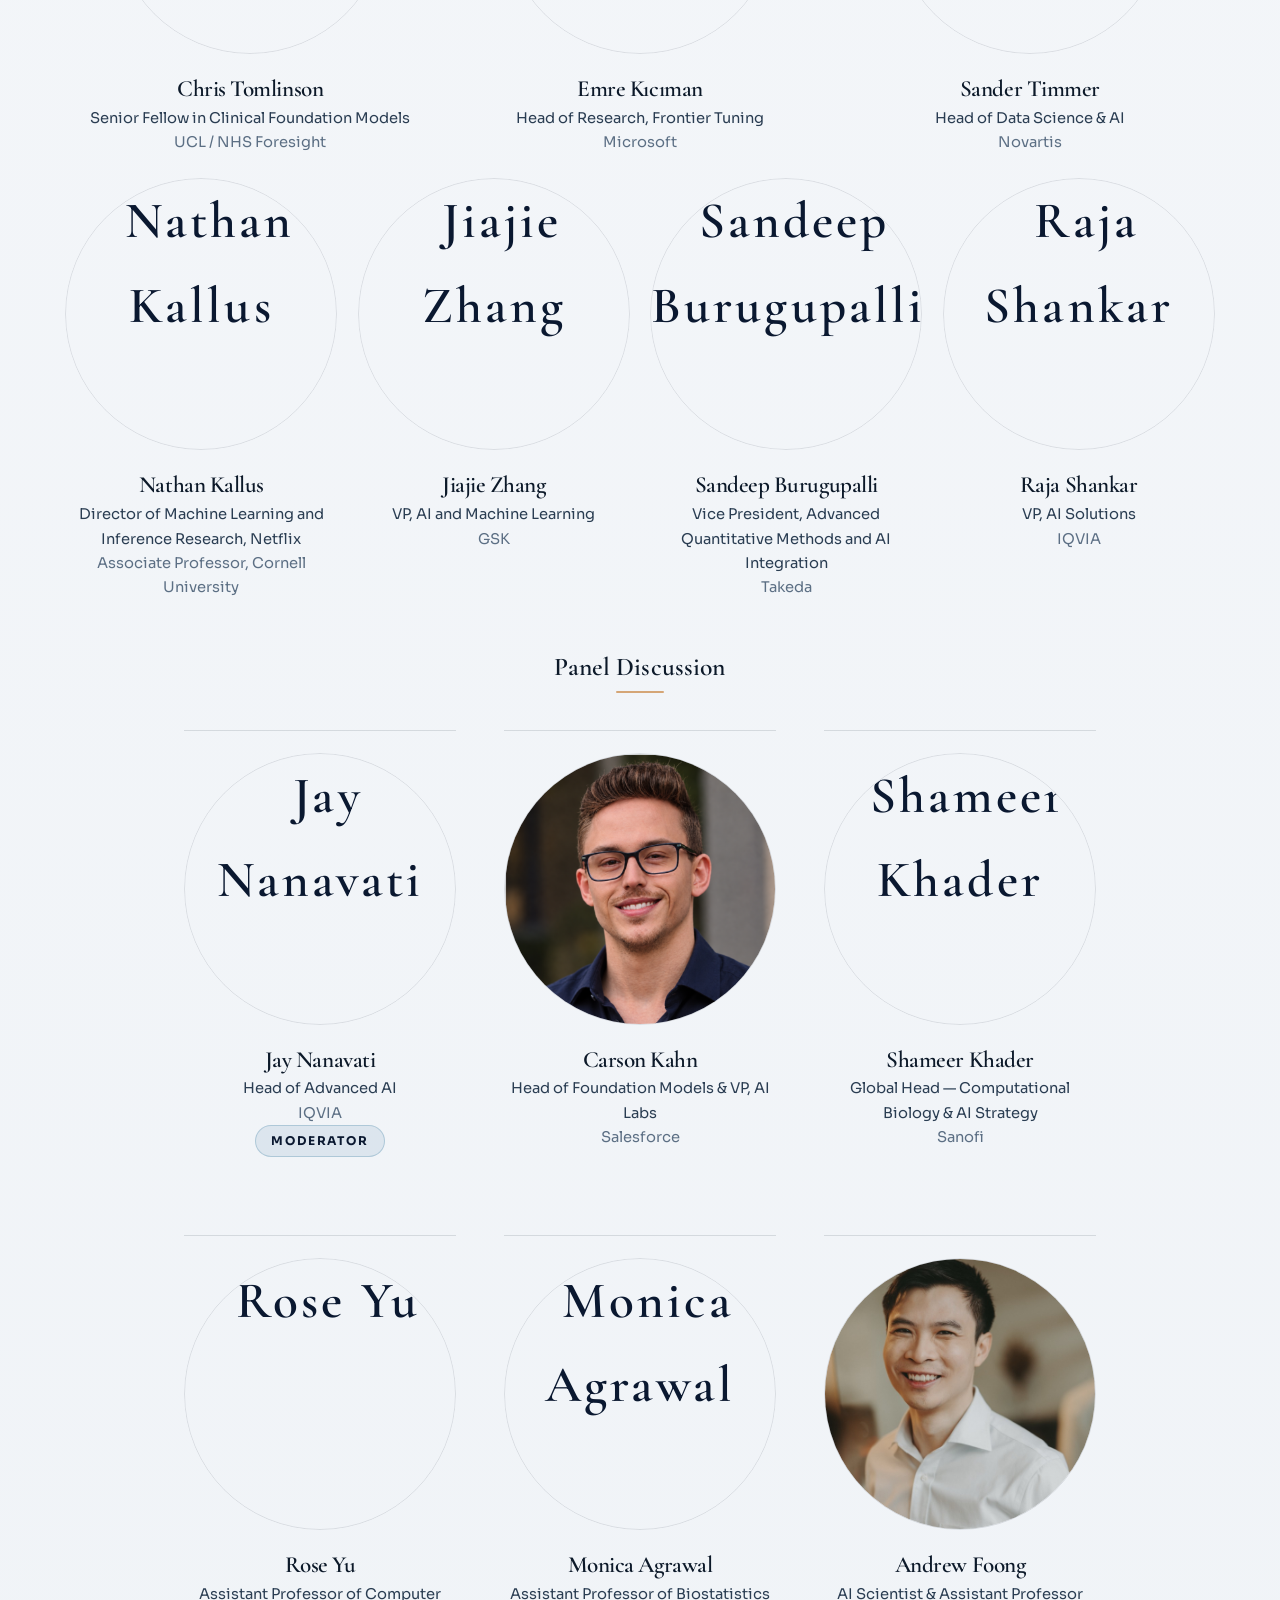
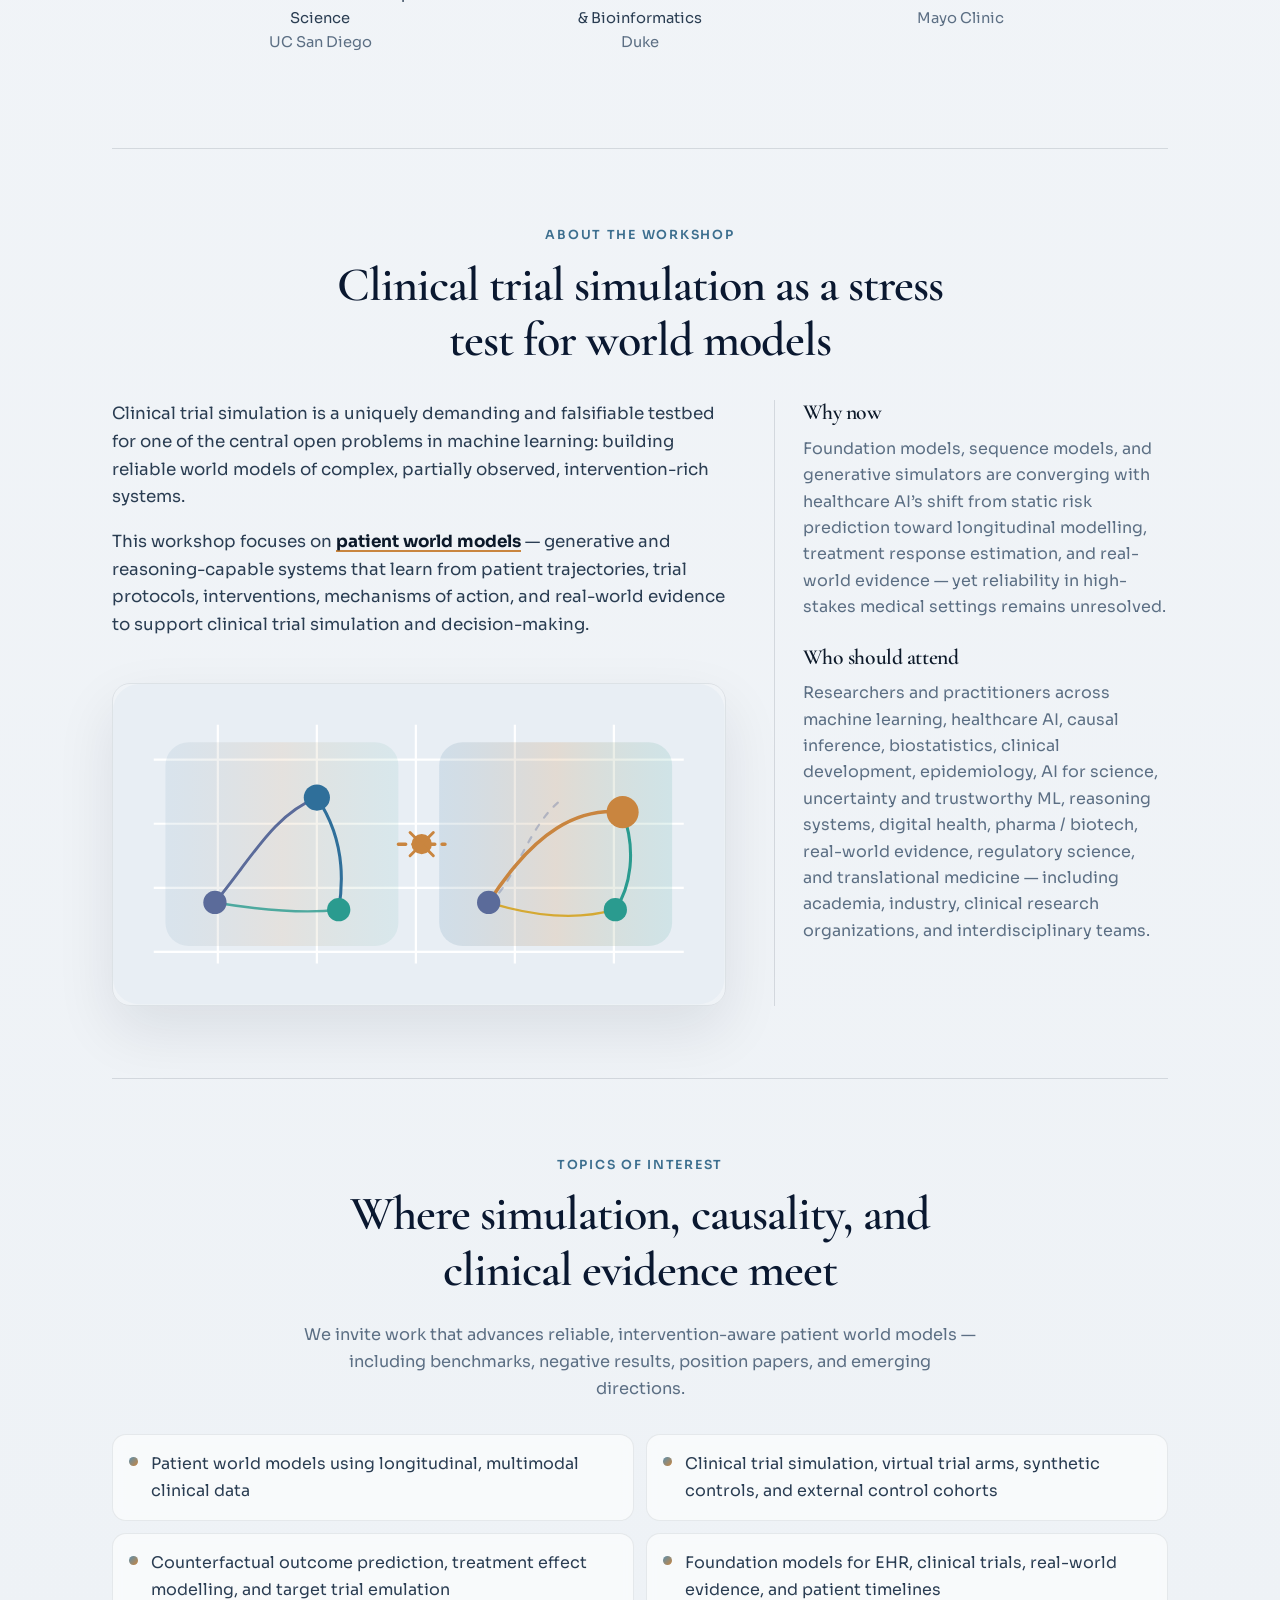
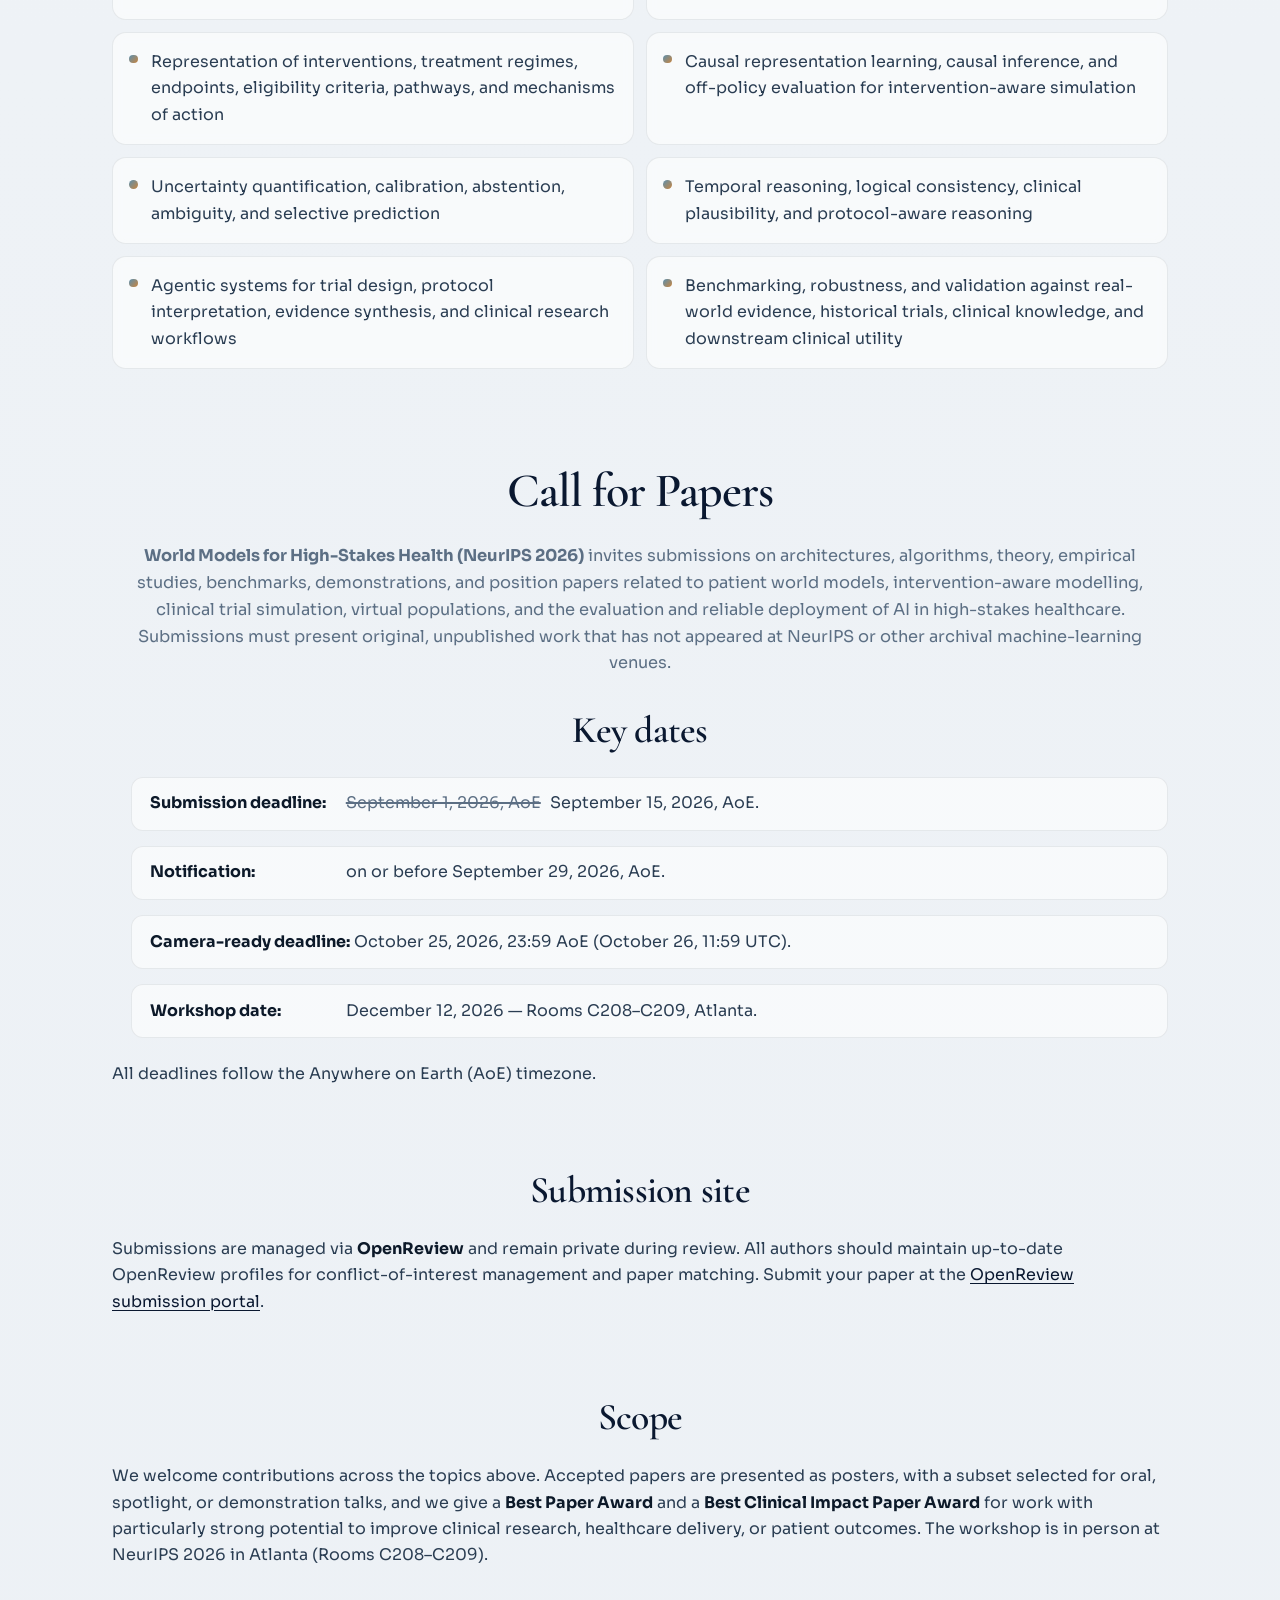
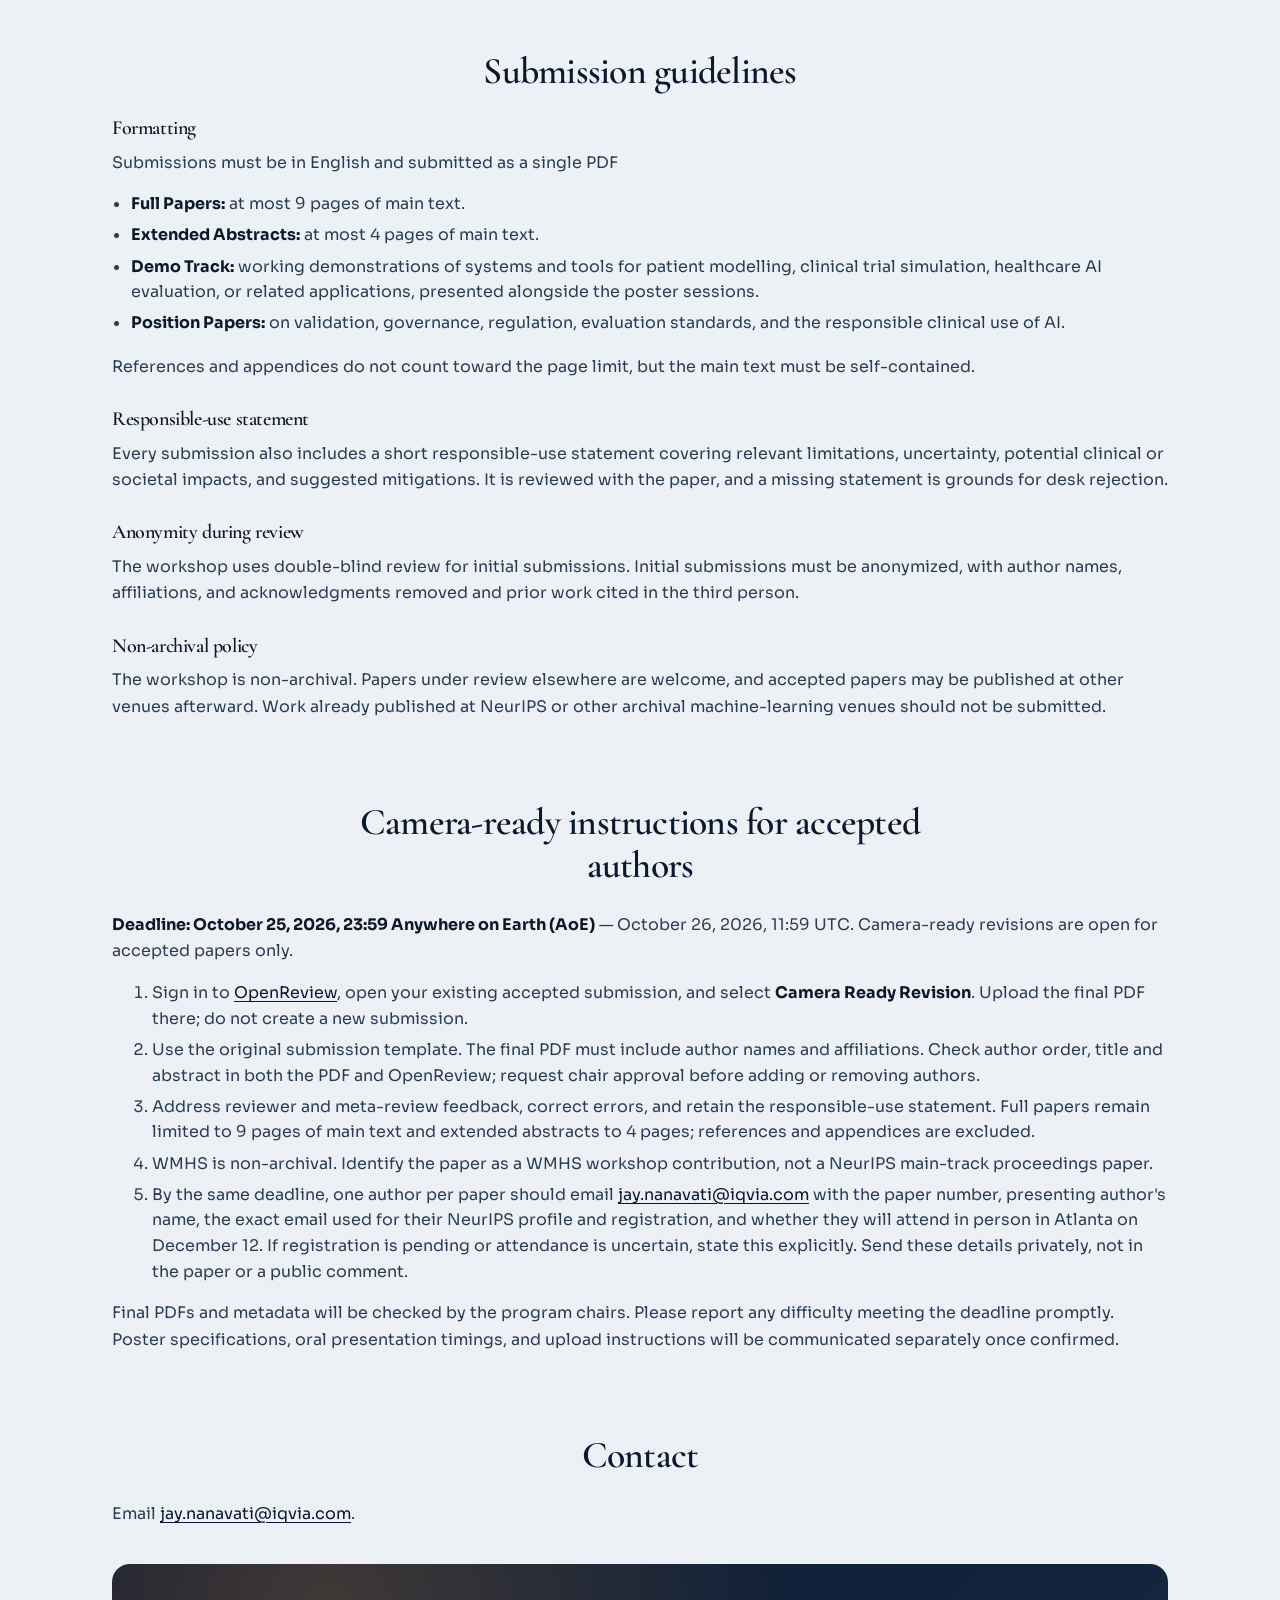
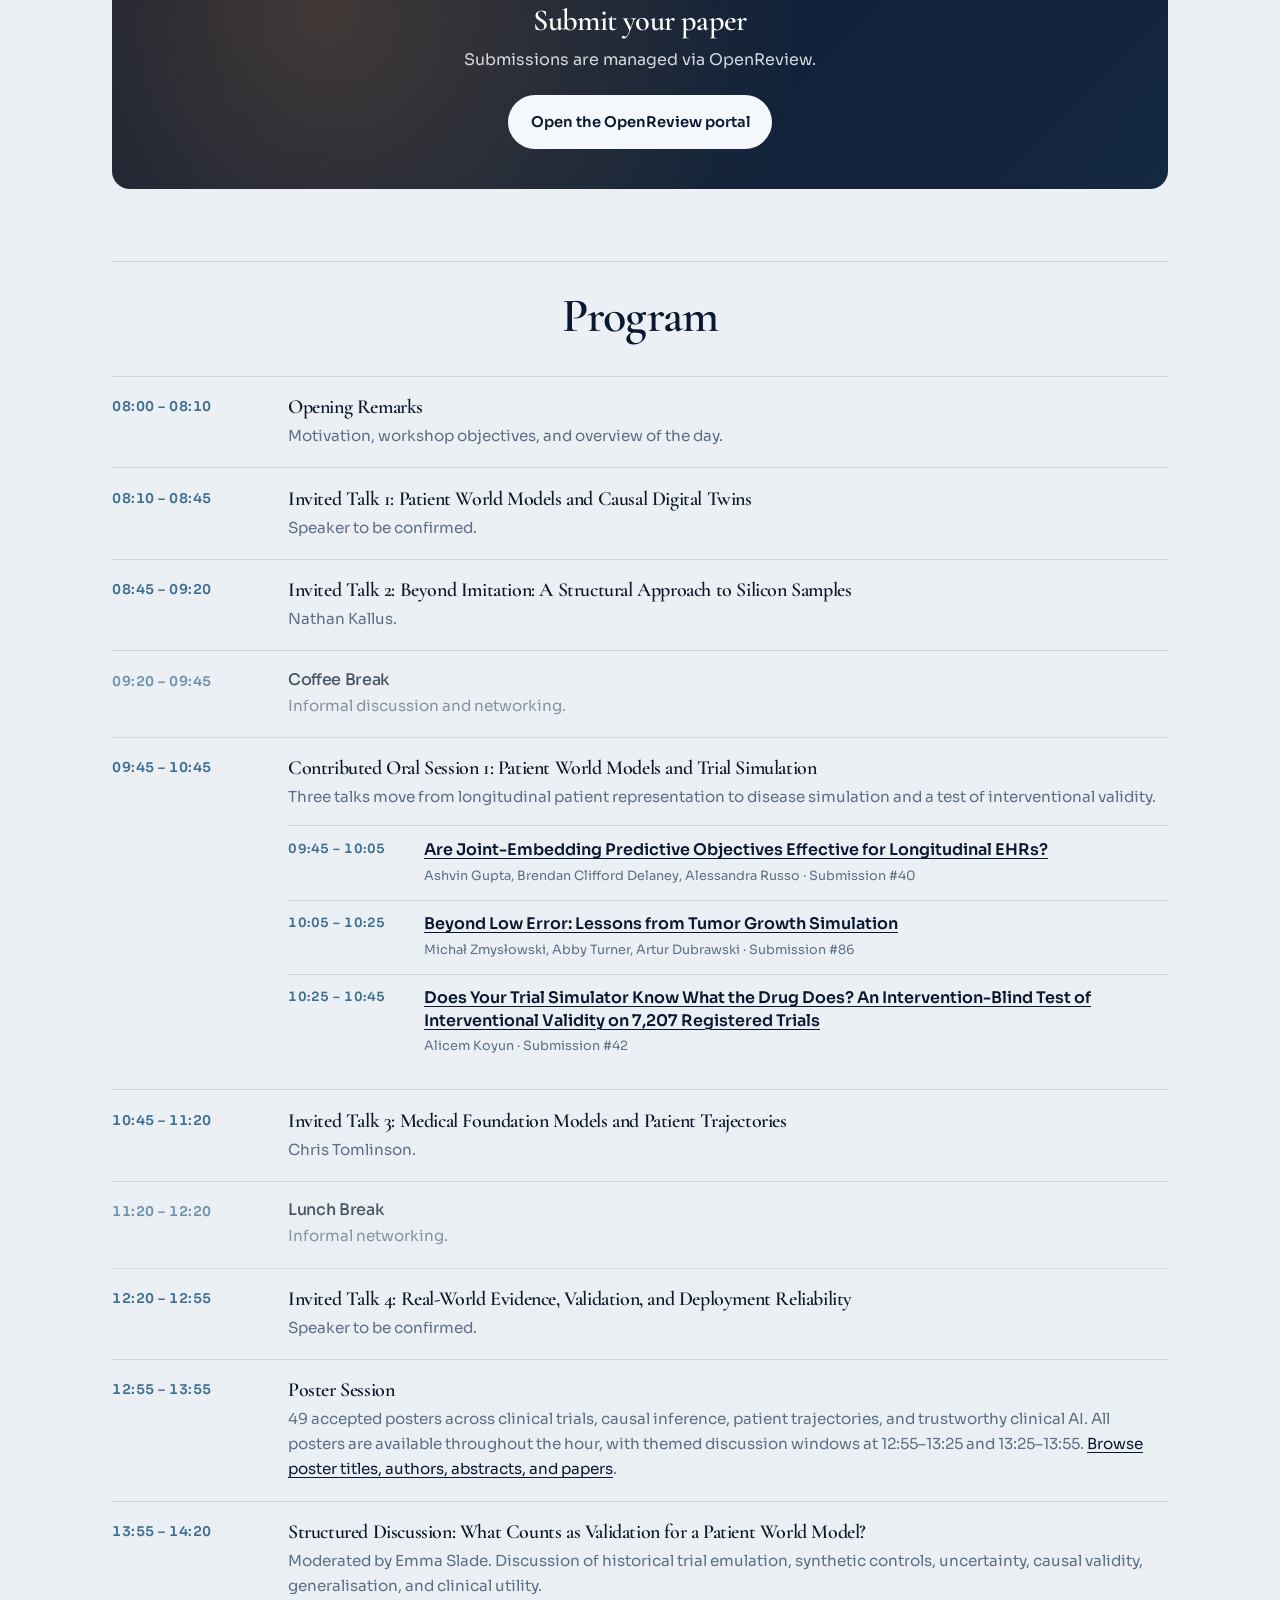
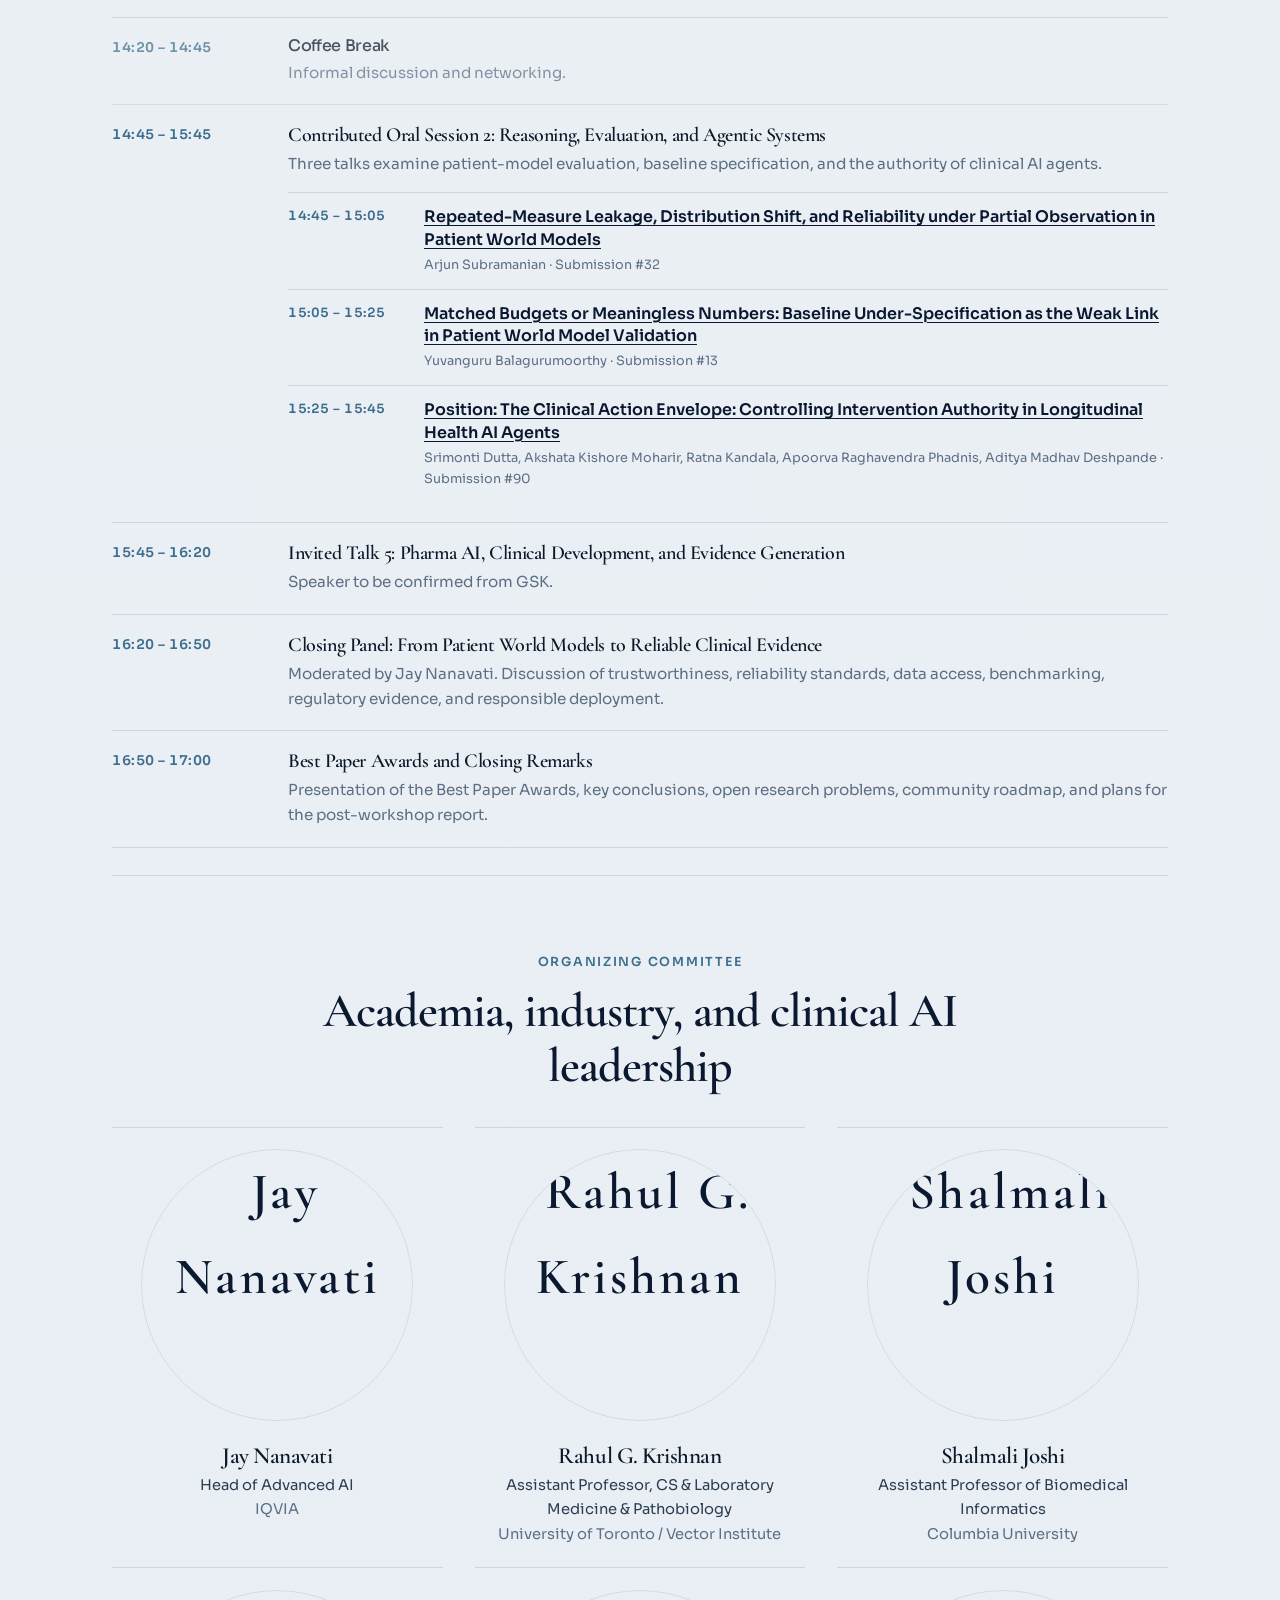
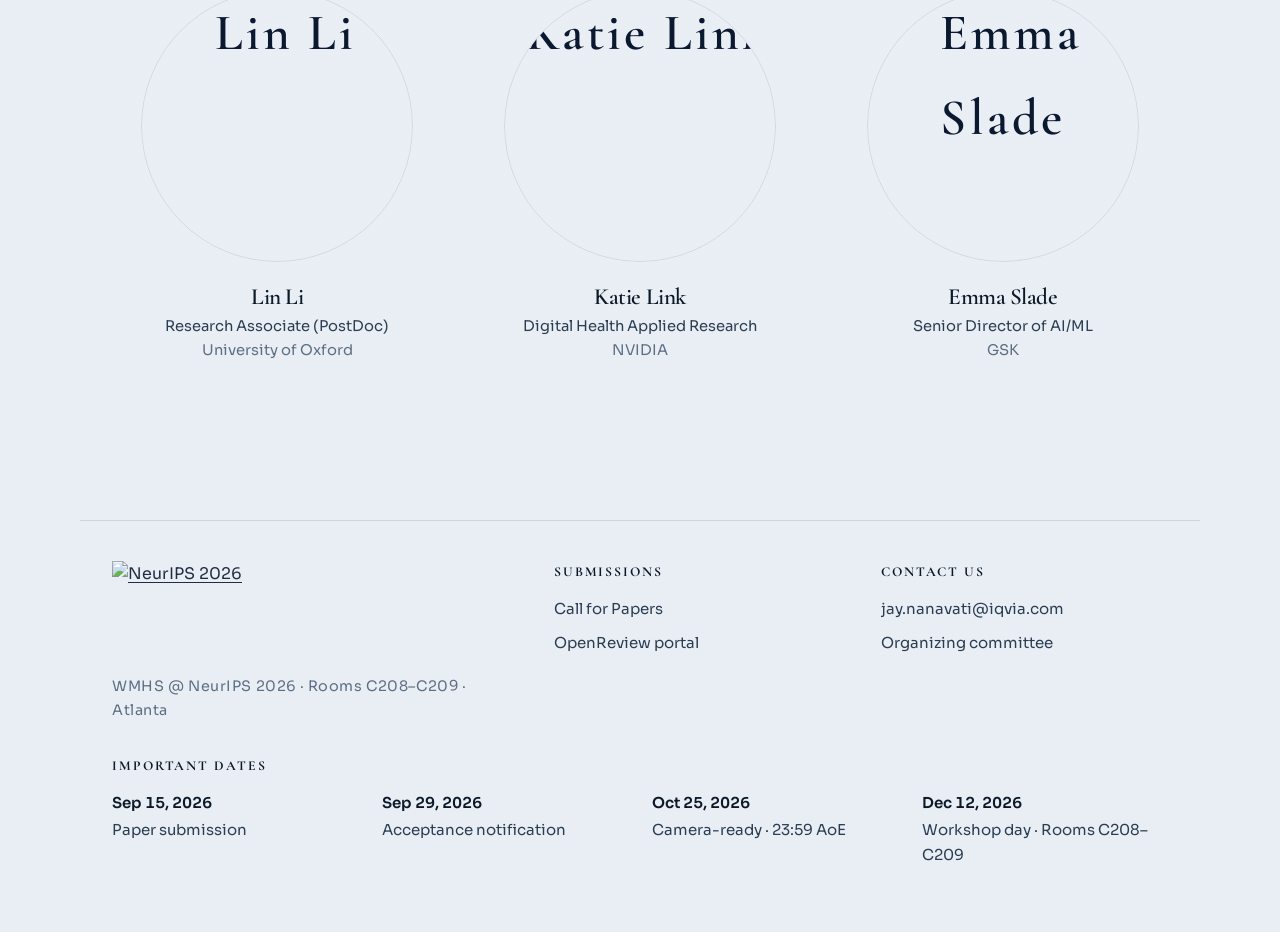
==== commit 64247b9f: "Update Sandeep Burugupalli's speaker title and affiliation to Takeda. Co-authored-by: Cursor <cursor" ====
--- a/index.html
+++ b/index.html
@@ -231,8 +231,8 @@
                 </span>
               </a>
               <h3>Sandeep Burugupalli</h3>
-              <p class="role">Head of Data Science, BioPharmaceuticals R&amp;D</p>
-              <p class="affil">AstraZeneca</p>
+              <p class="role">Vice President, Advanced Quantitative Methods and AI Integration</p>
+              <p class="affil">Takeda</p>
             </article>
             <article class="person">
               <a class="avatar-link" href="https://uk.linkedin.com/in/raja-shankar-4b80b41" target="_blank" rel="noopener noreferrer" aria-label="Raja Shankar LinkedIn profile">
